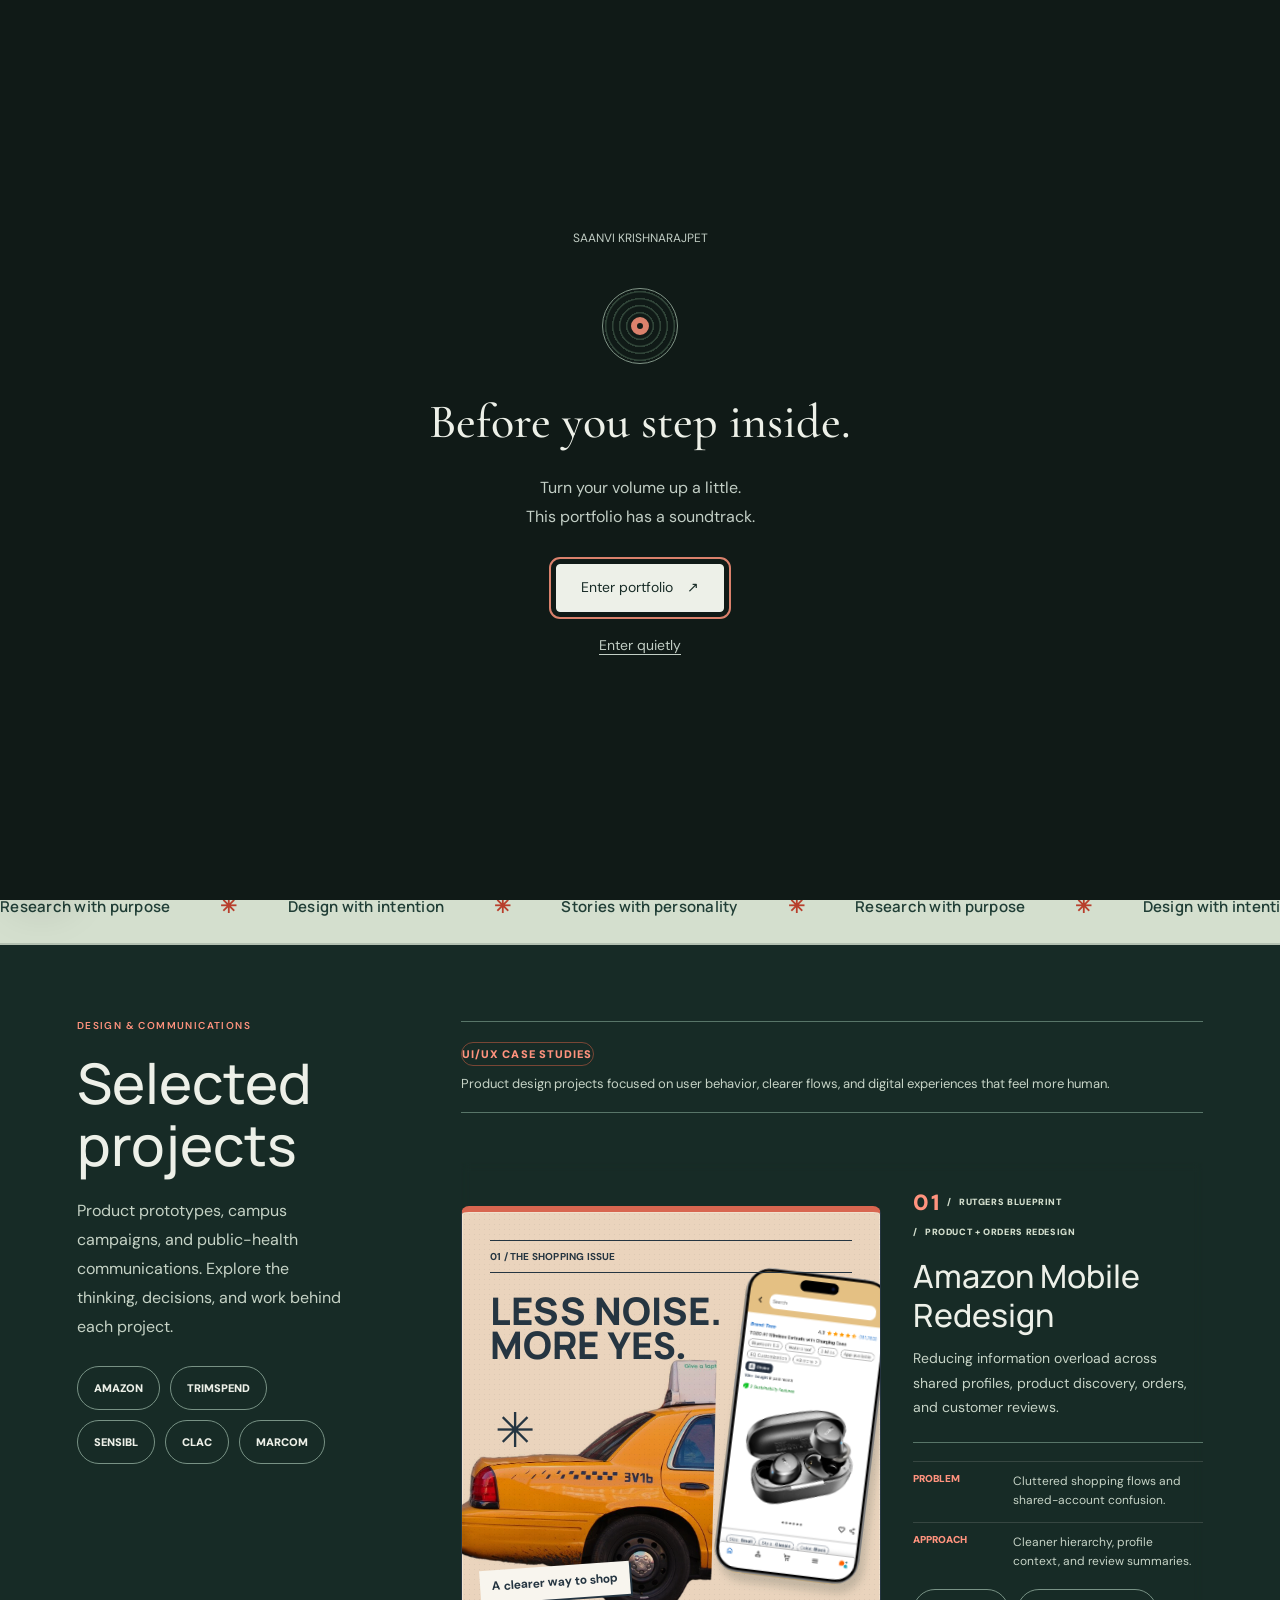
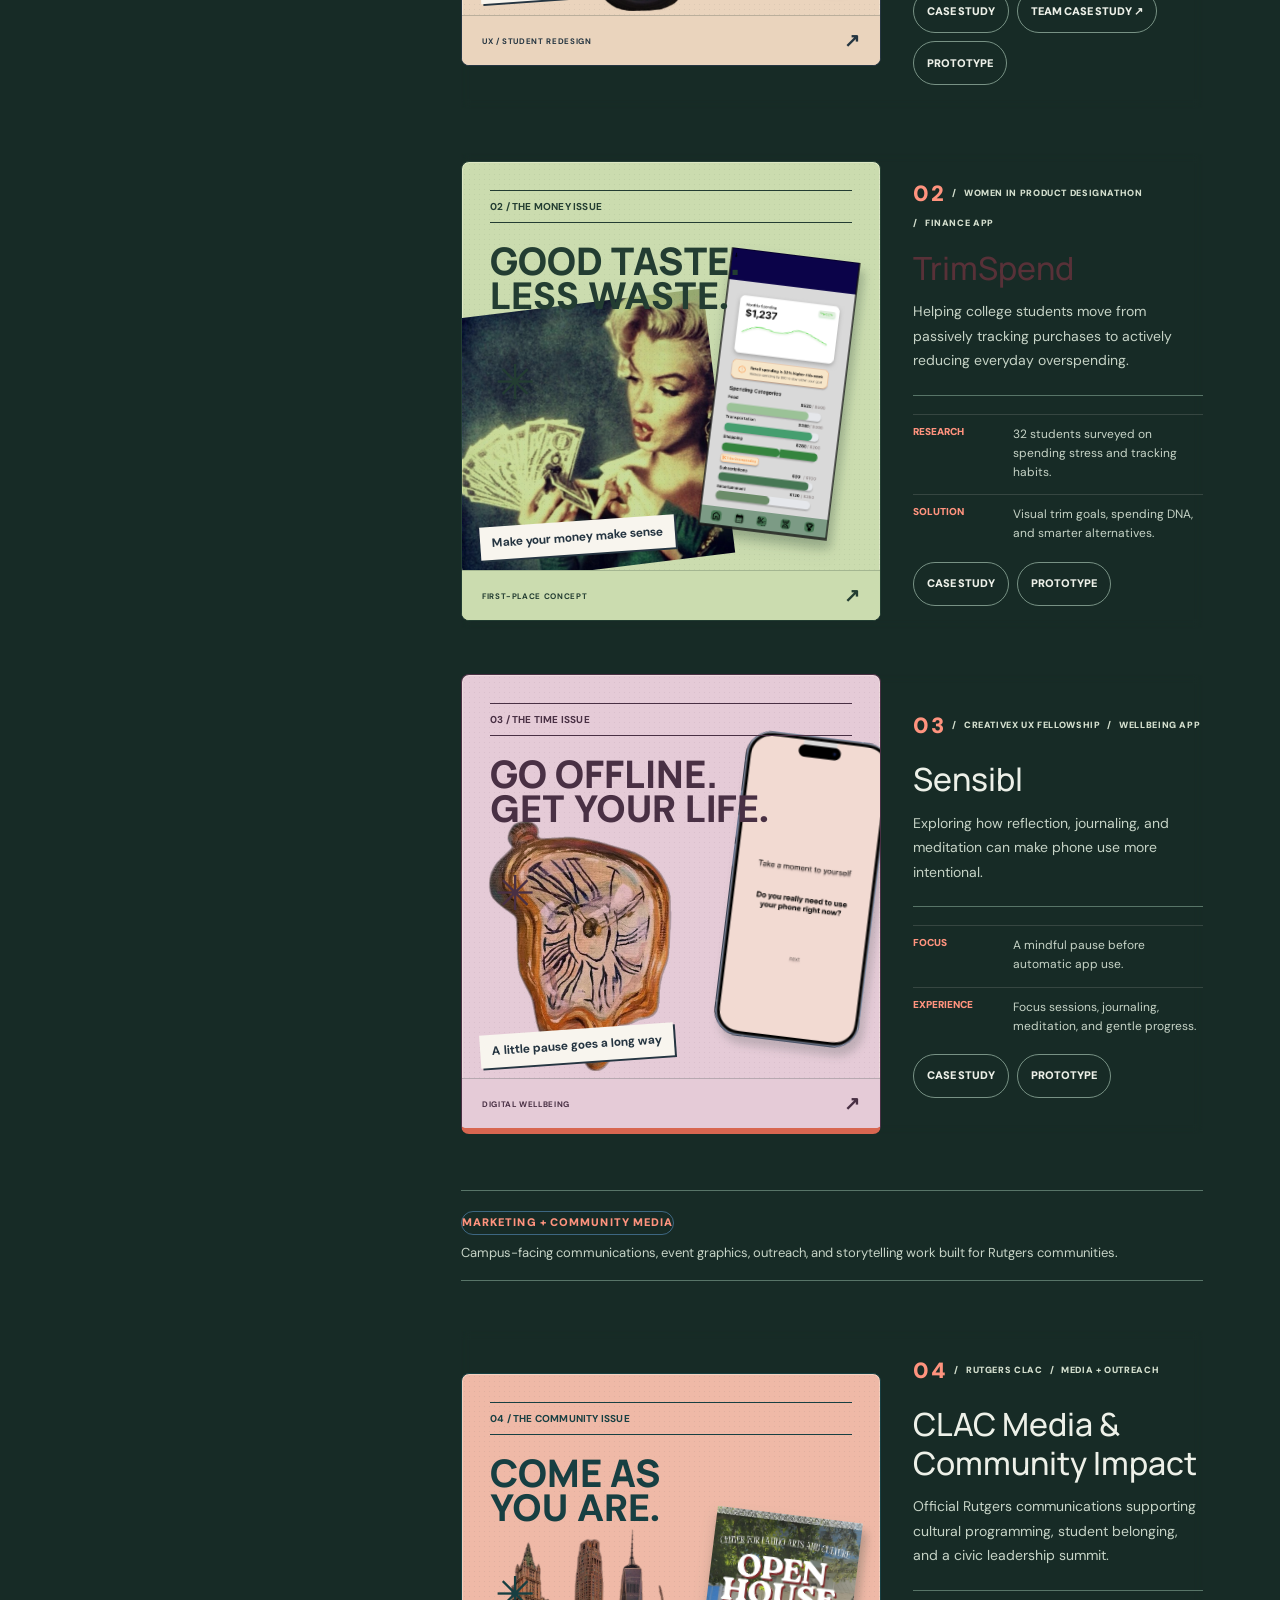
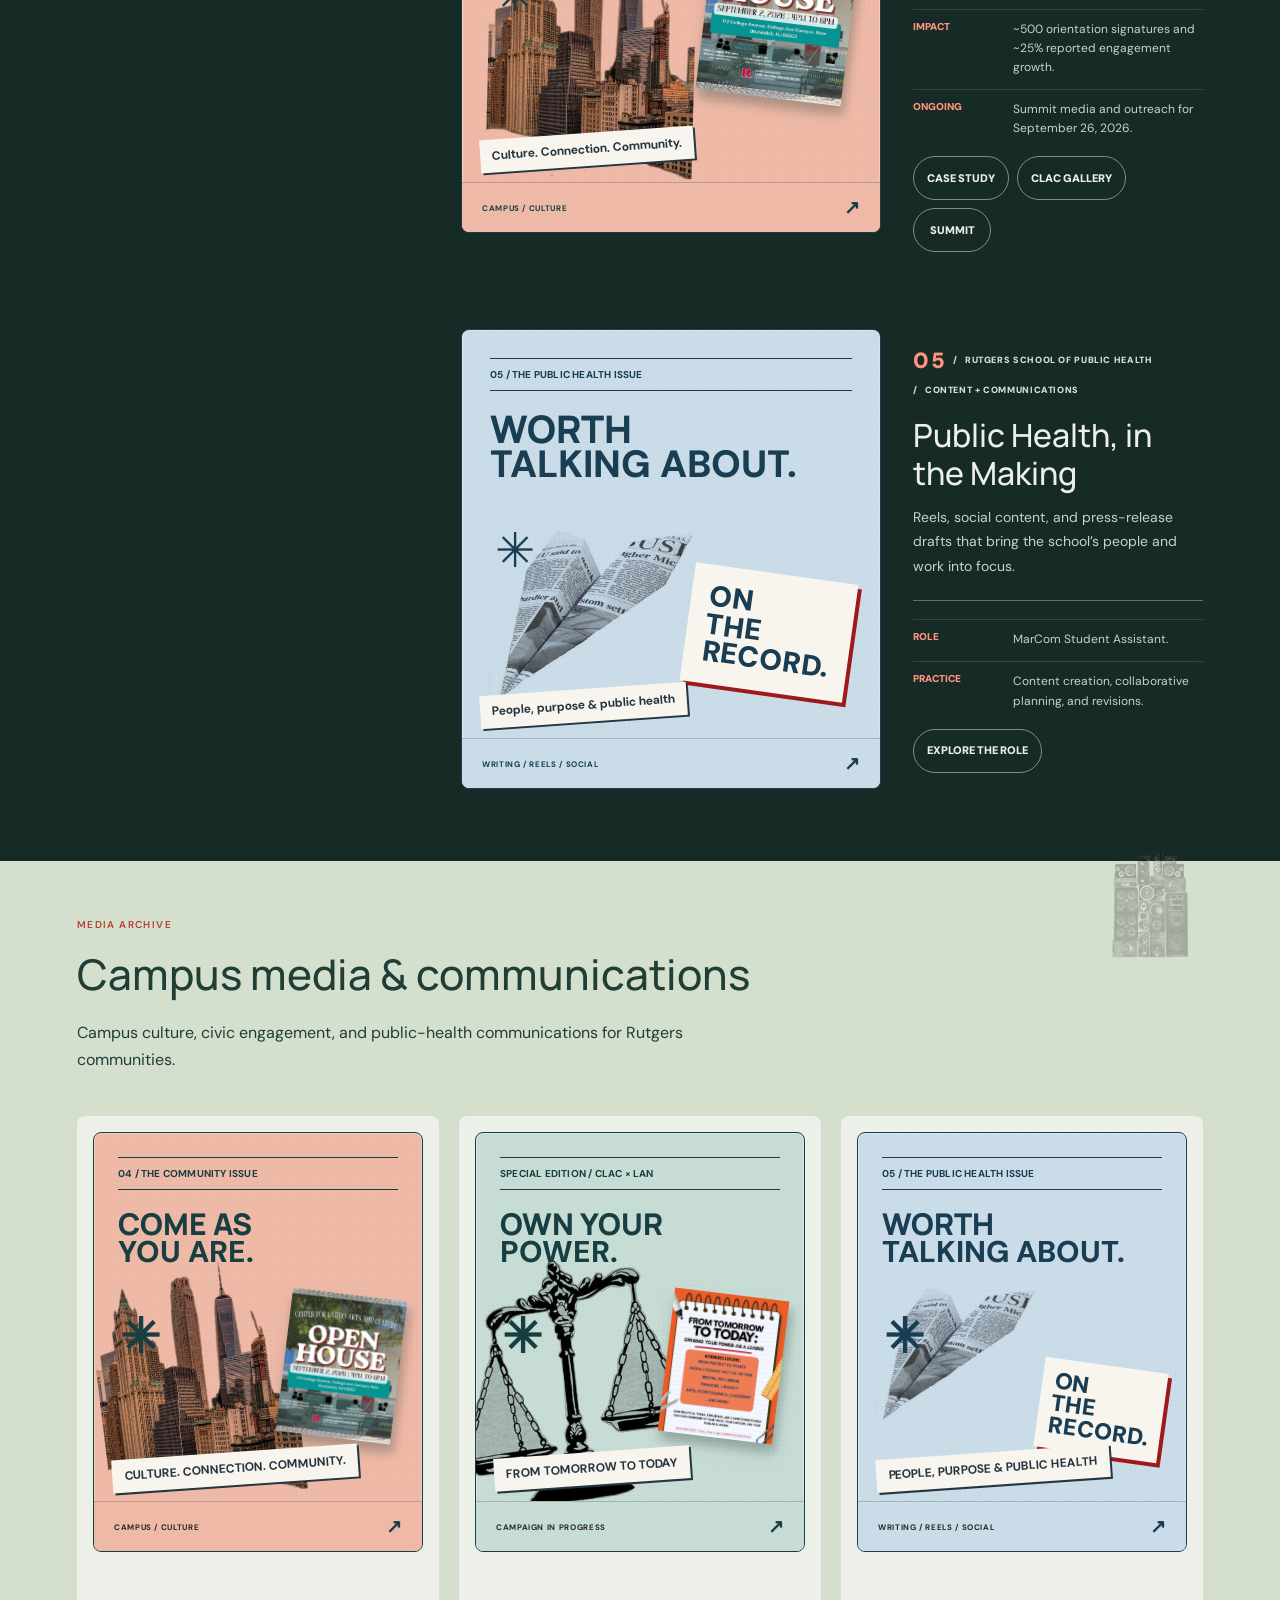
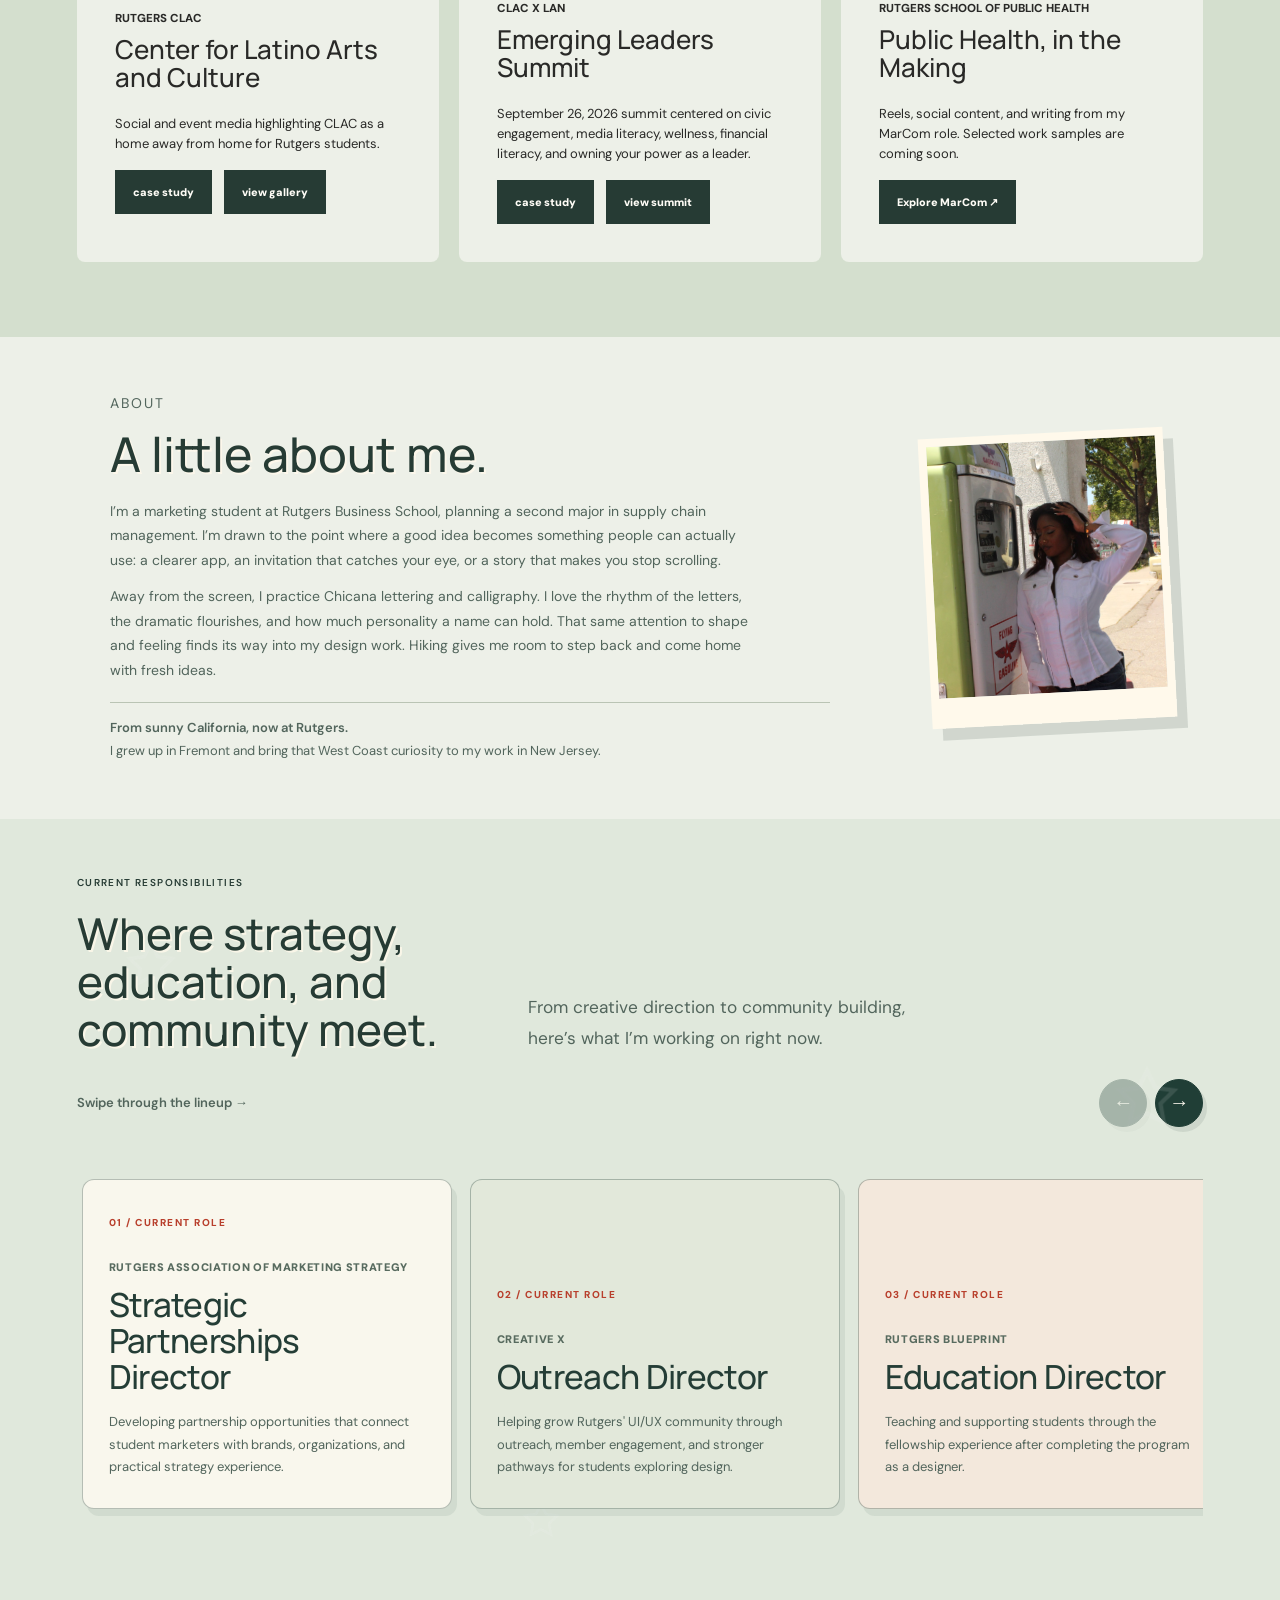
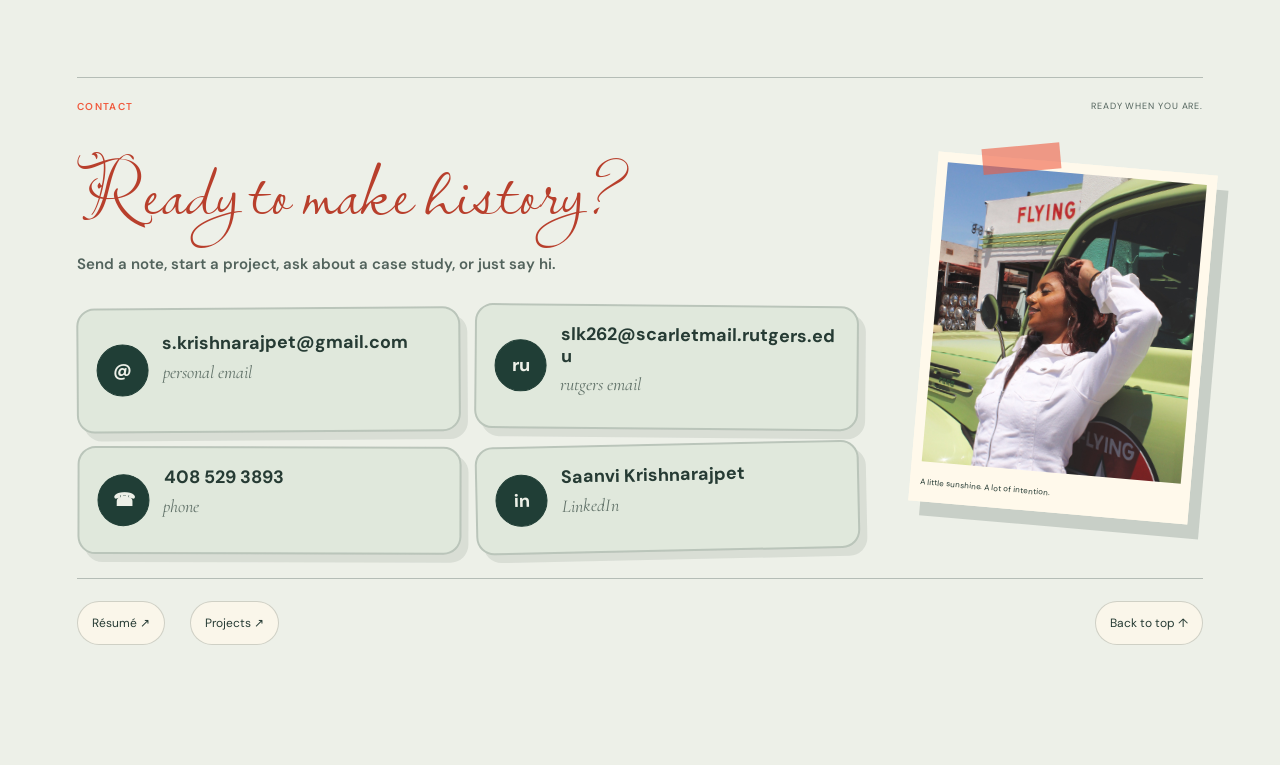
==== index.html @ acbb3c14 "Initial commit via Netlify [skip ci]" ====
<!doctype html>
<html lang="en">
  <head>
    <meta charset="utf-8">
    <meta name="viewport" content="width=device-width, initial-scale=1">
    <link rel="stylesheet" href="local-fonts.css">
    <title>Saanvi Krishnarajpet | Creative Portfolio</title>
    <link rel="stylesheet" href="styles.css?v=refined-integrated">
      <link rel="stylesheet" href="case-themes.css?v=2">
  <link rel="stylesheet" href="portfolio-expansion.css?v=2">
<link rel="stylesheet" href="marcom.css">
<link rel="stylesheet" href="revamp.css">
<link rel="stylesheet" href="typography.css">
<link rel="stylesheet" href="interface-motion.css">
<link rel="stylesheet" href="magazine.css">
<link rel="stylesheet" href="clarity.css?v=funner-portfolio">
<link rel="stylesheet" href="finish.css?v=consistent-work">
<link rel="stylesheet" href="integrated-covers.css">
<style>html.portfolio-intro-pending body.portfolio-home .site-shell,html.portfolio-intro-pending body.portfolio-home .dj-deck,html.portfolio-intro-pending body.portfolio-home .back-to-top{visibility:hidden}</style>
<script>try{if(sessionStorage.getItem('portfolio-entered')!=='yes')document.documentElement.classList.add('portfolio-intro-pending')}catch(e){document.documentElement.classList.add('portfolio-intro-pending')}</script>
<link rel="stylesheet" href="portfolio-fixes.css?v=5">
<link rel="stylesheet" href="editorial-v7.css">
<link rel="stylesheet" href="roles-summit-v8.css">
<link rel="stylesheet" href="name-lockup.css">
</head>
  <body class="portfolio-home">
    <div class="cursor-light" aria-hidden="true"></div>
    <main class="site-shell">
      <nav class="topbar" aria-label="Primary navigation">
        <a class="brand" href="#home" aria-label="Saanvi Krishnarajpet home">saanvi krishnarajpet</a>
        <button class="menu-toggle" type="button" aria-label="Toggle navigation" aria-expanded="false">
          <span></span>
          <span></span>
          <span></span>
        </button>
        <div class="nav-links">
          <a href="#projects">projects</a>
          <a href="#media">media</a>
          <a href="#about">about</a>
          <a href="#roles">roles</a>
          <a href="assets/Saanvi-Krishnarajpet-Resume-Fall-2026.pdf">resume</a>
          <a href="#contact">contact</a>
        </div>
      </nav>

      <section class="hero" id="home" aria-label="Portfolio intro">
        <div class="ornament ornament-hero-left" aria-hidden="true"></div>
        <div class="ornament ornament-hero-right" aria-hidden="true"></div>
        <div class="swirl-mark swirl-one" aria-hidden="true"></div>
        <div class="swirl-mark swirl-two" aria-hidden="true"></div>
        <div class="hero-copy">
          <p class="kicker">SAANVI KRISHNARAJPET / DESIGN & COMMUNICATIONS</p>
          <h1>
            <strong class="name-first">SAANVI</strong>
            <span>Krishnarajpet</span>
          </h1>
          <div class="make-line" aria-label="Let's make change">
            <span>let's make</span>
            <span class="flip-clock" id="flipWord" aria-live="polite"></span>
          </div>
          <p class="intro">I’m Saanvi, a marketing student and UI/UX designer at Rutgers. I build clearer product experiences and tell stories that bring people in.</p>
          <div class="hero-actions"><a class="primary-action" href="#projects">Explore my work <span aria-hidden="true">↘</span></a><a class="resume-action" href="assets/Saanvi-Krishnarajpet-Resume-Fall-2026.pdf">View résumé ↗</a></div>
          <p class="hero-location">FROM SUNNY CALIFORNIA · CREATING IN NEW JERSEY</p>
        </div>

        <div class="photo-stage" aria-label="Saanvi photo collage"><img class="portrait-flourish" src="assets/portrait-flourish.png" alt="" aria-hidden="true">
          <div class="face-backdrop" aria-hidden="true">Saanvi</div>
          <figure class="photo-card portrait-card hero-portrait">
            <img src="assets/portrait.jpg" width="1600" height="1066" alt="Saanvi looking directly at the camera near a vintage car">
            <figcaption>A curious mind. A hands-on maker.</figcaption>
          </figure>
        </div>

        <div class="bottom-strip" aria-hidden="true">
          <span>01</span>
          <span>Product design / storytelling / community</span>
          <span>scroll</span>
        </div>
      </section>

<div class="practice-strip"><div class="ticker-window"><div class="ticker-track"><div class="ticker-group"><span>Research with purpose</span><b aria-hidden="true">✳</b><span>Design with intention</span><b aria-hidden="true">✳</b><span>Stories with personality</span><b aria-hidden="true">✳</b></div><div class="ticker-group" aria-hidden="true"><span>Research with purpose</span><b aria-hidden="true">✳</b><span>Design with intention</span><b aria-hidden="true">✳</b><span>Stories with personality</span><b aria-hidden="true">✳</b></div></div></div></div>
      <section class="preview-band" id="projects" aria-label="Selected projects">
        <div class="ornament ornament-projects" aria-hidden="true"></div>
        <div class="section-swirl projects-swirl-a" aria-hidden="true"></div>
        <div class="section-swirl projects-swirl-b" aria-hidden="true"></div>
        <div class="preview-copy reveal-on-scroll">
          <p class="kicker">DESIGN & COMMUNICATIONS</p>
          <h2>Selected projects</h2>
          <p>
            Product prototypes, campus campaigns, and public-health communications. Explore the thinking, decisions, and work behind each project.
          </p>
          <div class="case-index" aria-label="Project quick links">
            <a href="#amazon-case">Amazon</a>
            <a href="#trimspend-case">TrimSpend</a>
            <a href="#sensibl-case">Sensibl</a>
            <a href="#clac-case">CLAC</a>
            <a href="#marcom-case">MarCom</a>
          </div>
        </div>

        <div class="case-study-showcase">
          <div class="work-divider reveal-on-scroll">
            <span>UI/UX case studies</span>
            <p>Product design projects focused on user behavior, clearer flows, and digital experiences that feel more human.</p>
          </div>
          <article class="case-study-card feature-case reveal-on-scroll" id="amazon-case" data-card-href="projects/amazon.html" role="link" tabindex="0" aria-label="Open Amazon Mobile Redesign case study">
            <a class="case-cover zine-cover magazine-layout zine-amazon" href="projects/amazon.html" aria-label="Explore Amazon mobile redesign"><div class="zine-issue">01 / THE SHOPPING ISSUE</div><div class="zine-title">Less noise.<br>More <em>yes.</em></div><img class="zine-cutout" src="assets/editorial/taxi.png" alt="" loading="lazy"><span class="zine-star" aria-hidden="true">✳</span><div class="zine-screen"><img src="assets/case-studies/amazon-product-detail.png" alt="Amazon mobile redesign work sample" loading="lazy"></div><div class="zine-deck">A clearer way to shop</div><div class="zine-bottom"><span>UX / STUDENT REDESIGN</span><b aria-hidden="true">↗</b></div></a>
            <div class="case-copy">
              <div class="case-meta">
                <span>01</span>
                <span>Rutgers Blueprint</span>
                <span>Product + Orders Redesign</span>
              </div>
              <h3>Amazon Mobile Redesign</h3>
              <p>
                Reducing information overload across shared profiles, product discovery, orders, and customer reviews.
              </p>
              <dl class="case-notes">
                <div>
                  <dt>Problem</dt>
                  <dd>Cluttered shopping flows and shared-account confusion.</dd>
                </div>
                <div>
                  <dt>Approach</dt>
                  <dd>Cleaner hierarchy, profile context, and review summaries.</dd>
                </div>
              </dl>
              <div class="project-links">
                <a href="projects/amazon.html">case study</a>
                <a href="https://amazon-mobile-redesign-case-study.msetty744.chatgpt.site/" target="_blank" rel="noopener noreferrer">team case study ↗</a>
                <a href="https://www.figma.com/proto/sRWmOpauxnzV7MnR6CS0Gq/Wireframes?page-id=5%3A2&node-id=124-402&viewport=1525%2C332%2C0.19&t=8StLRwE9OrVocqth-1&scaling=scale-down&content-scaling=fixed&starting-point-node-id=124%3A402" target="_blank" rel="noopener noreferrer">prototype</a>
              </div>
            </div>
          </article>

          <article class="case-study-card reveal-on-scroll" id="trimspend-case" data-card-href="projects/trimspend.html" role="link" tabindex="0" aria-label="Open TrimSpend case study">
            <a class="case-cover zine-cover magazine-layout zine-trimspend" href="projects/trimspend.html" aria-label="Explore TrimSpend budgeting concept"><div class="zine-issue">02 / THE MONEY ISSUE</div><div class="zine-title">Good taste.<br><em>Less waste.</em></div><img class="zine-cutout" src="assets/themes/money-muse.png" alt="" loading="lazy"><span class="zine-star" aria-hidden="true">✳</span><div class="zine-screen"><img src="assets/case-studies/trimspend-monthly.png" alt="TrimSpend budgeting concept work sample" loading="lazy"></div><div class="zine-deck">Make your money make sense</div><div class="zine-bottom"><span>FIRST-PLACE CONCEPT</span><b aria-hidden="true">↗</b></div></a>
            <div class="case-copy">
              <div class="case-meta">
                <span>02</span>
                <span>Women in Product Designathon</span>
                <span>Finance App</span>
              </div>
              <h3>TrimSpend</h3>
              <p>
                Helping college students move from passively tracking purchases to actively reducing everyday overspending.
              </p>
              <dl class="case-notes">
                <div>
                  <dt>Research</dt>
                  <dd>32 students surveyed on spending stress and tracking habits.</dd>
                </div>
                <div>
                  <dt>Solution</dt>
                  <dd>Visual trim goals, spending DNA, and smarter alternatives.</dd>
                </div>
              </dl>
              <div class="project-links">
                <a href="projects/trimspend.html">case study</a>
                <a href="https://www.figma.com/proto/h1rSUV24tNN0Xi6oVA5TUb/financial-tracker-?node-id=0-1&t=xdgjUiXxjoLPHcsS-1" target="_blank" rel="noopener noreferrer">prototype</a>
              </div>
            </div>
          </article>

          <article class="case-study-card reveal-on-scroll" id="sensibl-case" data-card-href="projects/sensibl.html" role="link" tabindex="0" aria-label="Open Sensibl case study">
            <a class="case-cover zine-cover magazine-layout zine-sensibl" href="projects/sensibl.html" aria-label="Explore Sensibl digital wellbeing concept"><div class="zine-issue">03 / THE TIME ISSUE</div><div class="zine-title">Go offline.<br><em>Get your life.</em></div><img class="zine-cutout" src="assets/themes/melting-clock.png" alt="" loading="lazy"><span class="zine-star" aria-hidden="true">✳</span><div class="zine-screen"><img src="assets/sensibl-hifi/reflection-prompt.png" alt="Sensibl digital wellbeing concept work sample" loading="lazy"></div><div class="zine-deck">A little pause goes a long way</div><div class="zine-bottom"><span>DIGITAL WELLBEING</span><b aria-hidden="true">↗</b></div></a>
            <div class="case-copy">
              <div class="case-meta">
                <span>03</span>
                <span>CreativeX UX Fellowship</span>
                <span>Wellbeing App</span>
              </div>
              <h3>Sensibl</h3>
              <p>
                Exploring how reflection, journaling, and meditation can make phone use more intentional.
              </p>
              <dl class="case-notes">
                <div>
                  <dt>Focus</dt>
                  <dd>A mindful pause before automatic app use.</dd>
                </div>
                <div>
                  <dt>Experience</dt>
                  <dd>Focus sessions, journaling, meditation, and gentle progress.</dd>
                </div>
              </dl>
              <div class="project-links">
                <a href="projects/sensibl.html">case study</a>
                <a href="https://www.figma.com/proto/8o98Qzfek44XKGyqHHOMQM?node-id=68-53&t=UnWaf6AU8FSZead8-6" target="_blank" rel="noopener noreferrer">prototype</a>
              </div>
            </div>
          </article>

          <div class="work-divider marketing-divider reveal-on-scroll">
            <span>Marketing + community media</span>
            <p>Campus-facing communications, event graphics, outreach, and storytelling work built for Rutgers communities.</p>
          </div>
          <article class="case-study-card reveal-on-scroll" id="clac-case" data-card-href="projects/clac-media.html" role="link" tabindex="0" aria-label="Open CLAC Media and Community Impact case study">
            <a class="case-cover zine-cover magazine-layout zine-clac" href="projects/clac-media.html" aria-label="Explore CLAC communications and outreach"><div class="zine-issue">04 / THE COMMUNITY ISSUE</div><div class="zine-title">Come as<br><em>you are.</em></div><img class="zine-cutout" src="assets/editorial/skyline.png" alt="" loading="lazy"><span class="zine-star" aria-hidden="true">✳</span><div class="zine-screen"><img src="assets/media/clac-open-house.jpg" alt="CLAC communications and outreach work sample" loading="lazy"></div><div class="zine-deck">Culture. Connection. Community.</div><div class="zine-bottom"><span>CAMPUS / CULTURE</span><b aria-hidden="true">↗</b></div></a>
            <div class="case-copy">
              <div class="case-meta">
                <span>04</span>
                <span>Rutgers CLAC</span>
                <span>Media + Outreach</span>
              </div>
              <h3>CLAC Media & Community Impact</h3>
              <p>
                Official Rutgers communications supporting cultural programming, student belonging, and a civic leadership summit.
              </p>
              <dl class="case-notes">
                <div>
                  <dt>Impact</dt>
                  <dd>~500 orientation signatures and ~25% reported engagement growth.</dd>
                </div>
                <div>
                  <dt>Ongoing</dt>
                  <dd>Summit media and outreach for September 26, 2026.</dd>
                </div>
              </dl>
              <div class="project-links">
                <a href="projects/clac-media.html">case study</a>
                <a href="projects/clac-media.html#gallery">CLAC gallery</a>
                <a href="projects/clac-media.html#summit">summit</a>
              </div>
            </div>
          </article>

          <article class="case-study-card reveal-on-scroll" id="marcom-case" data-card-href="projects/marcom.html" role="link" tabindex="0" aria-label="Explore Rutgers public-health communications">
            <a class="case-cover zine-cover magazine-layout zine-marcom" href="projects/marcom.html" aria-label="Explore Rutgers public-health communications"><div class="zine-issue">05 / THE PUBLIC HEALTH ISSUE</div><div class="zine-title">Worth<br><em>talking about.</em></div><img class="zine-cutout" src="assets/editorial/paper-plane.png" alt="" loading="lazy"><span class="zine-star" aria-hidden="true">✳</span><div class="zine-note" aria-hidden="true">ON<br>THE<br>RECORD.</div><div class="zine-deck">People, purpose & public health</div><div class="zine-bottom"><span>WRITING / REELS / SOCIAL</span><b aria-hidden="true">↗</b></div></a>
            <div class="case-copy"><div class="case-meta"><span>05</span><span>Rutgers School of Public Health</span><span>Content + Communications</span></div><h3>Public Health, in the Making</h3><p>Reels, social content, and press-release drafts that bring the school’s people and work into focus.</p><dl class="case-notes"><div><dt>Role</dt><dd>MarCom Student Assistant.</dd></div><div><dt>Practice</dt><dd>Content creation, collaborative planning, and revisions.</dd></div></dl><div class="project-links"><a href="projects/marcom.html">explore the role</a></div></div>
          </article>
        </div>
      </section>

      <div class="music-editorial-accent" aria-hidden="true"><img src="assets/editorial/speakers.png" alt="" loading="lazy"></div><section class="media-band" id="media" aria-label="Media preview">
        <div class="ornament ornament-media" aria-hidden="true"></div>
        <p class="kicker">media archive</p>
        <h2>Campus media & communications</h2>
        <p>
          Campus culture, civic engagement, and public-health communications for Rutgers communities.
        </p>
        <div class="media-stack">
          <article class="media-card">
            <a class="archive-cover zine-cover magazine-layout zine-clac" href="projects/clac-media.html" aria-label="Explore CLAC communications and outreach"><div class="zine-issue">04 / THE COMMUNITY ISSUE</div><div class="zine-title">Come as<br><em>you are.</em></div><img class="zine-cutout" src="assets/editorial/skyline.png" alt="" loading="lazy"><span class="zine-star" aria-hidden="true">✳</span><div class="zine-screen"><img src="assets/media/clac-open-house.jpg" alt="CLAC communications and outreach work sample" loading="lazy"></div><div class="zine-deck">Culture. Connection. Community.</div><div class="zine-bottom"><span>CAMPUS / CULTURE</span><b aria-hidden="true">↗</b></div></a>
            <div>
              <span>Rutgers CLAC</span>
              <h3>Center for Latino Arts and Culture</h3>
              <p>Social and event media highlighting CLAC as a home away from home for Rutgers students.</p>
              <a href="projects/clac-media.html">case study</a>
              <a href="projects/clac-media.html#gallery">view gallery</a>
            </div>
          </article>
          <article class="media-card">
            <a class="archive-cover zine-cover magazine-layout zine-lan" href="projects/clac-media.html#summit" aria-label="Explore Emerging Leaders Summit campaign"><div class="zine-issue">SPECIAL EDITION / CLAC × LAN</div><div class="zine-title">Own your<br><em>power.</em></div><img class="zine-cutout" src="assets/editorial/scales.png" alt="" loading="lazy"><span class="zine-star" aria-hidden="true">✳</span><div class="zine-screen"><img src="assets/media/lan-summit.jpg" alt="Emerging Leaders Summit campaign work sample" loading="lazy"></div><div class="zine-deck">From tomorrow to today</div><div class="zine-bottom"><span>CAMPAIGN IN PROGRESS</span><b aria-hidden="true">↗</b></div></a>
            <div>
              <span>CLAC x LAN</span>
              <h3>Emerging Leaders Summit</h3>
              <p>September 26, 2026 summit centered on civic engagement, media literacy, wellness, financial literacy, and owning your power as a leader.</p>
              <a href="projects/clac-media.html#summit">case study</a>
              <a href="projects/clac-media.html#summit">view summit</a>
            </div>
          </article>
<article class="media-card"><a class="archive-cover zine-cover magazine-layout zine-marcom" href="projects/marcom.html" aria-label="Explore Rutgers public-health communications"><div class="zine-issue">05 / THE PUBLIC HEALTH ISSUE</div><div class="zine-title">Worth<br><em>talking about.</em></div><img class="zine-cutout" src="assets/editorial/paper-plane.png" alt="" loading="lazy"><span class="zine-star" aria-hidden="true">✳</span><div class="zine-note" aria-hidden="true">ON<br>THE<br>RECORD.</div><div class="zine-deck">People, purpose & public health</div><div class="zine-bottom"><span>WRITING / REELS / SOCIAL</span><b aria-hidden="true">↗</b></div></a><div><span>Rutgers School of Public Health</span><h3>Public Health, in the Making</h3><p>Reels, social content, and writing from my MarCom role. Selected work samples are coming soon.</p><a href="projects/marcom.html">Explore MarCom ↗</a></div></article>
        </div>
      </section>

      <section class="about-band" id="about" aria-label="About Saanvi">
        <div class="ornament ornament-about" aria-hidden="true"></div>
        <div class="about-swirl" aria-hidden="true"></div>
        
        <div class="about-story">
          <div class="about-title">
            <p class="kicker">about</p>
            <h2>A little about me.</h2>
            <p>
              I’m a marketing student at Rutgers Business School, planning a second major in supply chain management. I’m drawn to the point where a good idea becomes something people can actually use: a clearer app, an invitation that catches your eye, or a story that makes you stop scrolling.
            </p>
            <p>
              Away from the screen, I practice Chicana lettering and calligraphy. I love the rhythm of the letters, the dramatic flourishes, and how much personality a name can hold. That same attention to shape and feeling finds its way into my design work. Hiking gives me room to step back and come home with fresh ideas.
            </p>
            <div class="california-note"><p><strong>From sunny California, now at Rutgers.</strong><br>I grew up in Fremont and bring that West Coast curiosity to my work in New Jersey.</p></div>

          </div>
          <figure class="about-photo">
            <img src="assets/about-gas-pump.jpg" width="1067" height="1600" alt="Saanvi standing beside a vintage gasoline pump">
          </figure>
        </div>
      </section>

      <section class="roles-band" id="roles" aria-label="Current responsibilities">
        <div class="ornament ornament-roles" aria-hidden="true"></div>
        <p class="kicker">current responsibilities</p>
        <div class="roles-heading">
          <h2>Where strategy, education, and community meet.</h2>
          <p>
            From creative direction to community building, here’s what I’m working on right now.
          </p>
        </div>
        <div class="rail-tools"><p>Swipe through the lineup <span aria-hidden="true">→</span></p><div><button type="button" data-rail-step="-1" aria-label="Previous roles" aria-controls="roles-rail">←</button><button type="button" data-rail-step="1" aria-label="Next roles" aria-controls="roles-rail">→</button></div></div><div class="roles-grid" id="roles-rail" tabindex="0" role="region" aria-label="Current roles; scroll horizontally for more">
          <article class="role-card reveal-on-scroll">
            <span>Rutgers Association of Marketing Strategy</span>
            <h3>Strategic Partnerships Director</h3>
            <p>Developing partnership opportunities that connect student marketers with brands, organizations, and practical strategy experience.</p>
          </article>
          <article class="role-card reveal-on-scroll">
            <span>Creative X</span>
            <h3>Outreach Director</h3>
            <p>Helping grow Rutgers' UI/UX community through outreach, member engagement, and stronger pathways for students exploring design.</p>
          </article>
          <article class="role-card reveal-on-scroll">
            <span>Rutgers Blueprint</span>
            <h3>Education Director</h3>
            <p>Teaching and supporting students through the fellowship experience after completing the program as a designer.</p>
          </article>
          <article class="role-card reveal-on-scroll">
            <span>Rutgers School of Public Health</span>
            <h3>MarCom Student Assistant</h3>
            <p>Creating reels, social content, and press-release drafts for Rutgers School of Public Health. <a href="projects/marcom.html">Explore my MarCom work ↗</a></p>
          </article>
          <article class="role-card reveal-on-scroll">
            <span>Latino Action Network x CLAC</span>
            <h3>Head of Marketing · CLAC × LAN Summit</h3>
            <p>Leading marketing and promotional strategy for From Tomorrow to Today, the CLAC × Latino Action Network youth summit. <a href="projects/clac-media.html#summit">See the summit ↗</a></p>
          </article>
          <article class="role-card reveal-on-scroll">
            <span>Memory Mission</span>
            <h3>Head of Marketing</h3>
            <p>Leading marketing support for a nonprofit focused on memory education, bringing content strategy and a younger audience perspective to the team.</p>
          </article>
          <article class="role-card reveal-on-scroll">
            <span>Rutgers AV Tech</span>
            <h3>AV Technology Assistant</h3>
            <p>Supporting live event technology, room setup, and campus production environments through a hands-on Rutgers AV role.</p>
          </article>
        </div>
      </section>

      <section class="contact-band" id="contact" aria-label="Contact Saanvi">
        <div class="contact-heading">
          <p class="kicker">contact</p>
          <span>READY WHEN YOU ARE.</span>
        </div>
        <div class="contact-layout">
          <div class="contact-copy">
            <h2>Ready to make history?</h2>
            <p class="contact-note">Send a note, start a project, ask about a case study, or just say hi.</p>
            <div class="contact-grid" aria-label="Contact options">
              <a class="contact-card" href="mailto:s.krishnarajpet@gmail.com">
                <span class="contact-icon" aria-hidden="true">@</span>
                <span><strong>s.krishnarajpet@gmail.com</strong><em>personal email</em></span>
              </a>
              <a class="contact-card" href="mailto:slk262@scarletmail.rutgers.edu">
                <span class="contact-icon" aria-hidden="true">RU</span>
                <span><strong>slk262@scarletmail.rutgers.edu</strong><em>rutgers email</em></span>
              </a>
              <a class="contact-card" href="tel:+14085293893">
                <span class="contact-icon" aria-hidden="true">☎</span>
                <span><strong>408 529 3893</strong><em>phone</em></span>
              </a>
              <a class="contact-card" href="https://www.linkedin.com/in/saanvikri" target="_blank" rel="noopener noreferrer">
                <span class="contact-icon" aria-hidden="true">in</span>
                <span><strong>Saanvi Krishnarajpet</strong><em>LinkedIn</em></span>
              </a>
            </div>
          </div>
          <figure class="contact-photo">
            <img src="assets/cover.jpg" width="1200" height="1800" alt="Saanvi beside a green vintage vehicle" loading="lazy">
            <figcaption>A little sunshine. A lot of intention.</figcaption>
          </figure>
        </div>
        <div class="contact-footer">
          <div>
            <a href="assets/Saanvi-Krishnarajpet-Resume-Fall-2026.pdf">Résumé ↗</a>
            <a href="#projects">Projects ↗</a>
          </div>
          <div class="end-controls"><a href="#home">Back to top ↑</a></div>
        </div>
      </section>
    </main>

    <aside class="dj-deck" aria-label="Music controls">
      <audio id="siteTrack" preload="metadata" data-base="assets/audio/" data-track="2"></audio>
      <button class="dj-hide-toggle" type="button" id="djHideToggle" aria-label="Hide music controls" aria-expanded="true">hide</button>
      <div class="dj-buttons" aria-label="Playlist controls">
        <button class="track-arrow" type="button" id="prevTrack" aria-label="Previous song">‹</button>
        <button class="vinyl-button" type="button" id="vinylToggle" aria-pressed="false" aria-label="Play music">
          <span class="vinyl-disc" aria-hidden="true"><span></span></span>
        </button>
        <button class="track-arrow" type="button" id="nextTrack" aria-label="Next song">›</button>
      </div>
      <div class="dj-controls">
        <div>
          <p>now spinning</p>
          <strong id="trackTitle">I Like It Like That</strong>
          <div class="artist-marquee" aria-label="Artist"><span id="trackArtist">Pete Rodriguez</span></div>
          <span id="trackStatus">tap vinyl to play</span>
        </div>
        <label>
          volume
          <input type="range" id="volumeControl" min="0" max="1" step="0.01" value="0.18">
        </label>
        <label>
          bass
          <input type="range" id="bassControl" min="-14" max="18" step="1" value="0">
        </label>
      </div>
    </aside>

    <button class="back-to-top" type="button" id="backToTop" aria-label="Scroll back to top">
      <svg viewBox="0 0 24 24" aria-hidden="true"><path d="m12 5 7 7"></path><path d="m12 5-7 7"></path><path d="M12 5v14"></path></svg>
      <span>top</span>
    </button>

    <script src="script.js"></script>
  <script src="portfolio-enhancements.js?v=2"></script>
<script src="interface-motion.js"></script>
<script src="magazine.js"></script>
</body>
</html>
---- local-fonts.css ----
@font-face{font-family:"Cormorant Garamond";font-style:normal;font-weight:400;font-display:swap;src:url("assets/fonts/cormorant-garamond-latin-400-normal.woff2") format("woff2")}
@font-face{font-family:"Cormorant Garamond";font-style:italic;font-weight:400;font-display:swap;src:url("assets/fonts/cormorant-garamond-latin-400-italic.woff2") format("woff2")}
@font-face{font-family:"Cormorant Garamond";font-style:normal;font-weight:500;font-display:swap;src:url("assets/fonts/cormorant-garamond-latin-500-normal.woff2") format("woff2")}
@font-face{font-family:"Cormorant Garamond";font-style:italic;font-weight:500;font-display:swap;src:url("assets/fonts/cormorant-garamond-latin-500-italic.woff2") format("woff2")}
@font-face{font-family:"Cormorant Garamond";font-style:normal;font-weight:600;font-display:swap;src:url("assets/fonts/cormorant-garamond-latin-600-normal.woff2") format("woff2")}
@font-face{font-family:"Cormorant Garamond";font-style:italic;font-weight:600;font-display:swap;src:url("assets/fonts/cormorant-garamond-latin-600-italic.woff2") format("woff2")}
@font-face{font-family:"Cormorant Garamond";font-style:normal;font-weight:700;font-display:swap;src:url("assets/fonts/cormorant-garamond-latin-700-normal.woff2") format("woff2")}
@font-face{font-family:"Cormorant Garamond";font-style:italic;font-weight:700;font-display:swap;src:url("assets/fonts/cormorant-garamond-latin-700-italic.woff2") format("woff2")}
@font-face{font-family:"DM Sans";font-style:normal;font-weight:400;font-display:swap;src:url("assets/fonts/dm-sans-latin-400-normal.woff2") format("woff2")}
@font-face{font-family:"DM Sans";font-style:normal;font-weight:500;font-display:swap;src:url("assets/fonts/dm-sans-latin-500-normal.woff2") format("woff2")}
@font-face{font-family:"DM Sans";font-style:normal;font-weight:600;font-display:swap;src:url("assets/fonts/dm-sans-latin-600-normal.woff2") format("woff2")}
@font-face{font-family:"DM Sans";font-style:normal;font-weight:700;font-display:swap;src:url("assets/fonts/dm-sans-latin-700-normal.woff2") format("woff2")}
@font-face{font-family:"DM Sans";font-style:normal;font-weight:800;font-display:swap;src:url("assets/fonts/dm-sans-latin-800-normal.woff2") format("woff2")}
@font-face{font-family:"DM Sans";font-style:normal;font-weight:900;font-display:swap;src:url("assets/fonts/dm-sans-latin-900-normal.woff2") format("woff2")}
@font-face{font-family:"Manrope";font-style:normal;font-weight:400;font-display:swap;src:url("assets/fonts/manrope-latin-400-normal.woff2") format("woff2")}
@font-face{font-family:"Manrope";font-style:normal;font-weight:500;font-display:swap;src:url("assets/fonts/manrope-latin-500-normal.woff2") format("woff2")}
@font-face{font-family:"Manrope";font-style:normal;font-weight:600;font-display:swap;src:url("assets/fonts/manrope-latin-600-normal.woff2") format("woff2")}
@font-face{font-family:"Manrope";font-style:normal;font-weight:700;font-display:swap;src:url("assets/fonts/manrope-latin-700-normal.woff2") format("woff2")}
@font-face{font-family:"Manrope";font-style:normal;font-weight:800;font-display:swap;src:url("assets/fonts/manrope-latin-800-normal.woff2") format("woff2")}
@font-face{font-family:"Lavishly Yours";font-style:normal;font-weight:400;font-display:swap;src:url("assets/fonts/lavishly-yours-latin-400-normal.woff2") format("woff2")}
---- styles.css ----
:root {
  --ink: #0a0a0a;
  --paper: #f5f2eb;
  --soft: #dfddd5;
  --acid: #ff6b4a;
  --blue: #73b7ff;
  --red: #ff4d38;
  --green: #a8be73;
  --muted: #5f5e58;
  --line: rgba(10, 10, 10, 0.16);
  --headline: "DM Sans", Manrope, -apple-system, BlinkMacSystemFont, "Segoe UI", sans-serif;
  --serif: "Cormorant Garamond", Georgia, serif;
  --swirl: "Lavishly Yours", "Cormorant Garamond", cursive;
  --sans: Manrope, -apple-system, BlinkMacSystemFont, "Segoe UI", sans-serif;
}

* {
  box-sizing: border-box;
}

html {
  scroll-behavior: smooth;
}

body {
  margin: 0;
  min-height: 100vh;
  background: var(--paper);
  color: var(--ink);
  font-family: var(--sans);
  overflow-x: hidden;
}

body.lightbox-open {
  overflow: hidden;
}

a {
  color: inherit;
  text-decoration: none;
}

button {
  font: inherit;
}

.cursor-light {
  position: fixed;
  inset: auto auto 0 0;
  width: 360px;
  height: 360px;
  border-radius: 50%;
  pointer-events: none;
  opacity: 0.52;
  transform: translate3d(-50%, -50%, 0);
  background: radial-gradient(circle, rgba(255, 107, 74, 0.28), transparent 62%);
  mix-blend-mode: multiply;
  z-index: 5;
}

.site-shell {
  min-height: 100vh;
}

.topbar {
  position: fixed;
  top: 16px;
  left: 50%;
  z-index: 20;
  width: min(1120px, calc(100vw - 32px));
  height: 46px;
  display: flex;
  align-items: center;
  justify-content: space-between;
  gap: 18px;
  padding: 5px 7px 5px 16px;
  border: 1px solid rgba(10, 10, 10, 0.22);
  border-radius: 7px;
  background: rgba(245, 242, 235, 0.78);
  color: var(--ink);
  transform: translateX(-50%);
  backdrop-filter: blur(18px);
  box-shadow: 0 14px 40px rgba(0, 0, 0, 0.12);
}

.brand {
  flex: 0 0 auto;
  padding: 4px 10px;
  border-radius: 4px;
  background: var(--ink);
  color: var(--paper);
  font-family: var(--serif);
  font-size: 0.98rem;
  font-weight: 700;
  letter-spacing: 0;
  text-transform: lowercase;
}

.nav-links {
  display: flex;
  align-items: center;
  gap: 4px;
}

.nav-links a {
  display: inline-flex;
  align-items: center;
  justify-content: center;
  min-width: 64px;
  height: 30px;
  padding: 0 12px;
  border-radius: 4px;
  color: var(--ink);
  font-family: var(--serif);
  font-size: 0.95rem;
  font-weight: 700;
  text-transform: lowercase;
  transition: background 180ms ease, color 180ms ease, transform 180ms ease;
}

.nav-links a:hover {
  background: var(--ink);
  color: var(--paper);
  transform: translateY(-1px);
}

.menu-toggle {
  display: none;
  place-items: center;
  width: 38px;
  height: 34px;
  border: 1px solid rgba(10, 10, 10, 0.18);
  border-radius: 6px;
  background: rgba(245, 242, 235, 0.62);
  color: var(--ink);
  cursor: pointer;
}

.menu-toggle span {
  display: block;
  width: 18px;
  height: 2px;
  margin: 2px 0;
  border-radius: 999px;
  background: currentColor;
  transition: transform 180ms ease, opacity 180ms ease;
}

.topbar.is-menu-open .menu-toggle span:nth-child(1) {
  transform: translateY(6px) rotate(45deg);
}

.topbar.is-menu-open .menu-toggle span:nth-child(2) {
  opacity: 0;
}

.topbar.is-menu-open .menu-toggle span:nth-child(3) {
  transform: translateY(-6px) rotate(-45deg);
}

.hero {
  position: relative;
  min-height: 84vh;
  display: grid;
  grid-template-columns: minmax(0, 0.95fr) minmax(420px, 0.85fr);
  align-items: center;
  gap: clamp(22px, 5vw, 70px);
  padding: 108px clamp(22px, 6vw, 78px) 42px;
  isolation: isolate;
}

.hero::before {
  content: "";
  position: absolute;
  inset: 80px clamp(14px, 4vw, 46px) 28px;
  border: 1px solid var(--line);
  border-radius: 28px;
  pointer-events: none;
  z-index: -1;
}

.hero::after {
  content: "";
  position: absolute;
  inset: 0;
  background:
    url("assets/ornaments/star-outline.png") 8% 18% / 70px 70px no-repeat,
    url("assets/ornaments/star-outline.png") 48% 84% / 44px 44px no-repeat,
    url("assets/ornaments/star-outline.png") 90% 24% / 86px 86px no-repeat,
    linear-gradient(var(--line) 1px, transparent 1px),
    linear-gradient(90deg, var(--line) 1px, transparent 1px);
  background-size: 70px 70px, 44px 44px, 86px 86px, 72px 72px, 72px 72px;
  mask-image: radial-gradient(circle at 34% 45%, black, transparent 70%);
  opacity: 0.34;
  z-index: -2;
}

.hero-copy {
  position: relative;
  z-index: 4;
  max-width: 780px;
}

.kicker {
  margin: 0 0 18px;
  color: var(--muted);
  font-size: 0.82rem;
  font-weight: 800;
  letter-spacing: 0;
  text-transform: uppercase;
}

h1 {
  margin: 0;
  font-family: var(--headline);
  font-size: clamp(4rem, 9vw, 10.8rem);
  font-weight: 900;
  line-height: 0.82;
  letter-spacing: 0;
  text-transform: uppercase;
}

h1 span {
  display: block;
  margin-left: clamp(18px, 8vw, 120px);
  color: transparent;
  -webkit-text-stroke: 1.3px var(--ink);
  font-size: clamp(3rem, 6.1vw, 6.9rem);
  font-family: var(--serif);
  font-style: italic;
  line-height: 0.92;
  text-transform: none;
}

.make-line {
  display: flex;
  align-items: center;
  gap: clamp(10px, 2vw, 18px);
  margin: clamp(28px, 4vw, 52px) 0 22px;
  font-size: clamp(1.8rem, 4.4vw, 5.1rem);
  font-weight: 800;
  line-height: 1;
  letter-spacing: 0;
  text-transform: uppercase;
}

.flip-clock {
  position: relative;
  display: inline-grid;
  grid-template-columns: repeat(8, 1fr);
  gap: clamp(3px, 0.5vw, 7px);
  align-items: center;
  min-width: clamp(300px, 43vw, 650px);
  min-height: clamp(72px, 9.8vw, 132px);
  padding: clamp(5px, 0.8vw, 9px);
  border-radius: 10px;
  background: #050505;
  color: #fff;
  font-variant-numeric: tabular-nums;
  overflow: hidden;
  perspective: 900px;
  box-shadow: inset 0 2px 0 rgba(255, 255, 255, 0.08), 0 18px 0 rgba(255, 255, 255, 0.88);
}

.flip-clock::before {
  content: "";
  position: absolute;
  left: 0;
  right: 0;
  top: 50%;
  height: 1px;
  background: rgba(245, 242, 235, 0.28);
  z-index: 2;
}

.flip-char {
  position: relative;
  display: inline-flex;
  align-items: center;
  justify-content: center;
  height: clamp(56px, 8.2vw, 108px);
  min-width: clamp(32px, 4.5vw, 70px);
  border-radius: 5px;
  background:
    linear-gradient(#111 0 49%, #050505 50% 100%);
  font-family: var(--sans);
  font-size: clamp(1.9rem, 4.8vw, 5.6rem);
  font-weight: 900;
  line-height: 1;
  transform-style: preserve-3d;
  overflow: hidden;
}

.flip-char::before {
  content: "";
  position: absolute;
  left: 0;
  right: 0;
  top: 50%;
  height: 1px;
  background: rgba(245, 242, 235, 0.32);
  z-index: 2;
}

.flip-char.is-flipping {
  animation: clockFlip 340ms cubic-bezier(0.2, 0.8, 0.2, 1);
  animation-delay: var(--delay, 0ms);
}

.intro {
  max-width: 620px;
  margin: 0;
  color: #24231f;
  font-size: clamp(1rem, 1.4vw, 1.24rem);
  font-weight: 600;
  line-height: 1.55;
}

.hero-actions {
  display: flex;
  align-items: center;
  flex-wrap: wrap;
  gap: 12px;
  margin-top: 28px;
}

.primary-action {
  display: inline-flex;
  align-items: center;
  justify-content: center;
  height: 44px;
  border-radius: 6px;
  padding: 0 18px;
  font-size: 0.76rem;
  font-weight: 800;
  text-transform: uppercase;
  cursor: pointer;
}

.primary-action {
  border: 1px solid var(--ink);
  background: var(--ink);
  color: var(--paper);
}

.photo-stage {
  position: relative;
  z-index: 2;
  min-height: min(56vw, 560px);
}

.photo-card {
  position: absolute;
  margin: 0;
  overflow: hidden;
  border: 1px solid rgba(10, 10, 10, 0.78);
  border-radius: 6px;
  background: var(--paper);
  box-shadow: 0 22px 70px rgba(0, 0, 0, 0.24);
  transition: transform 360ms ease, filter 360ms ease, z-index 0ms 120ms;
}

.photo-card img {
  display: block;
  width: 100%;
  height: 100%;
  object-fit: cover;
  filter: contrast(1.07) saturate(1.04);
}

.photo-card figcaption {
  position: absolute;
  left: 10px;
  bottom: 10px;
  padding: 7px 9px;
  border-radius: 999px;
  background: rgba(10, 10, 10, 0.78);
  color: var(--paper);
  font-size: 0.64rem;
  font-weight: 900;
  text-transform: uppercase;
}

.portrait-card {
  left: 50%;
  top: 4%;
  width: min(42vw, 480px);
  aspect-ratio: 1;
  transform: translateX(-50%) rotate(4deg);
  z-index: 3;
}

.hero-portrait {
  border-radius: 6px;
  box-shadow: 0 24px 78px rgba(0, 0, 0, 0.28);
}

.hero-portrait img {
  object-position: 50% 30%;
  opacity: 0.9;
  filter: saturate(0.95) contrast(1.08) brightness(1.06);
}

.hero-portrait::after {
  content: "";
  position: absolute;
  inset: 0;
  background: linear-gradient(120deg, rgba(245, 242, 235, 0.12), transparent 44%);
  mix-blend-mode: screen;
}

.face-backdrop {
  position: absolute;
  left: 50%;
  top: 0;
  z-index: 1;
  width: min-content;
  transform: translateX(-50%) rotate(-7deg);
  color: rgba(10, 10, 10, 0.13);
  font-family: var(--swirl);
  font-size: clamp(7rem, 16vw, 16rem);
  line-height: 0.8;
  white-space: nowrap;
  pointer-events: none;
}

.photo-card:hover {
  transform: translateY(-18px) rotate(0deg) scale(1.04) var(--tilt, rotateX(0deg));
  filter: saturate(1.12);
  z-index: 6;
}

.hero-portrait:hover {
  transform: translateX(-50%) rotate(1.5deg) scale(1.025) var(--tilt, rotateX(0deg) rotateY(0deg));
}

.swirl-mark,
.about-swirl,
.section-swirl {
  position: absolute;
  pointer-events: none;
  opacity: 0.46;
  filter: drop-shadow(0 12px 18px rgba(0, 0, 0, 0.16));
}

.swirl-mark::before,
.swirl-mark::after,
.about-swirl::before,
.about-swirl::after,
.section-swirl::before,
.section-swirl::after {
  content: "";
  position: absolute;
  border: 2px solid rgba(10, 10, 10, 0.72);
  border-radius: 50%;
  transform: rotate(var(--turn, 24deg));
}

.swirl-one {
  left: clamp(18px, 5vw, 82px);
  top: 92px;
  width: 180px;
  height: 180px;
}

.swirl-one,
.swirl-two {
  animation: swirlDrift 6200ms ease-in-out infinite;
}

.swirl-two {
  right: clamp(18px, 5vw, 82px);
  bottom: 72px;
  width: 230px;
  height: 230px;
  --turn: -18deg;
}

.swirl-one::before,
.swirl-two::before {
  inset: 8px 28px 52px 0;
  border-left-color: transparent;
  border-bottom-color: transparent;
}

.swirl-one::after,
.swirl-two::after {
  inset: 58px 0 4px 46px;
  border-right-color: transparent;
  border-top-color: transparent;
}

.bottom-strip {
  position: absolute;
  left: clamp(22px, 6vw, 78px);
  right: clamp(22px, 6vw, 78px);
  bottom: 14px;
  display: flex;
  align-items: center;
  justify-content: space-between;
  gap: 18px;
  padding-top: 12px;
  border-top: 1px solid var(--line);
  color: var(--muted);
  font-size: 0.74rem;
  font-weight: 900;
  text-transform: uppercase;
}

.ornament {
  position: absolute;
  pointer-events: none;
  translate: var(--drift-x, 0) calc(var(--drift-y, 0px) + var(--scroll-rise, 0px));
  background-image: url("assets/ornaments/tall-swirl.png");
  background-repeat: no-repeat;
  background-position: center;
  background-size: contain;
  opacity: 0.18;
  mix-blend-mode: multiply;
  filter: contrast(1.1);
  z-index: 1;
  transition: translate 120ms ease-out;
}

.case-study-card,
.media-card,
.role-card,
.about-photo,
.contact-photo,
.contact-copy {
  translate: 0 var(--scroll-rise, 0px);
}

.ornament-hero-left {
  left: clamp(-64px, -4vw, -18px);
  top: 18%;
  width: clamp(160px, 18vw, 310px);
  height: clamp(360px, 44vw, 720px);
  animation: ornamentFloat 7600ms ease-in-out infinite;
}

.ornament-hero-right {
  right: clamp(-96px, -6vw, -36px);
  bottom: 5%;
  width: clamp(130px, 14vw, 260px);
  height: clamp(320px, 38vw, 620px);
  transform: scaleX(-1) rotate(-6deg);
  opacity: 0.13;
  animation: ornamentFloatReverse 8400ms ease-in-out infinite;
}

.preview-band {
  position: relative;
  display: grid;
  grid-template-columns: minmax(280px, 0.55fr) minmax(0, 1.45fr);
  gap: clamp(52px, 8vw, 132px);
  padding: 118px clamp(22px, 6vw, 78px) 132px;
  background: #11100f;
  color: var(--paper);
  overflow: visible;
}

.preview-band::after,
.media-band::after,
.about-band::after,
.case-hero-page::before {
  pointer-events: none;
}

.preview-band::after,
.media-band::after,
.about-band::after {
  content: "";
  position: absolute;
  inset: 0;
  background:
    url("assets/ornaments/star-outline.png") 7% 72% / 52px 52px no-repeat,
    url("assets/ornaments/star-outline.png") 88% 12% / 64px 64px no-repeat,
    url("assets/ornaments/star-outline.png") 82% 88% / 38px 38px no-repeat;
  opacity: 0.12;
  mix-blend-mode: multiply;
}

.preview-copy {
  position: sticky;
  top: 96px;
  align-self: start;
  min-height: calc(100vh - 128px);
  display: flex;
  flex-direction: column;
  justify-content: center;
  z-index: 2;
  padding-right: clamp(8px, 2vw, 26px);
}

.preview-band .kicker {
  color: var(--acid);
}

.preview-band h2 {
  max-width: 500px;
  margin: 0;
  font-family: var(--headline);
  font-size: clamp(3rem, 5.35vw, 6.8rem);
  font-weight: 900;
  line-height: 0.86;
  text-transform: uppercase;
}

.preview-copy p:not(.kicker) {
  max-width: 410px;
  margin: 22px 0 0;
  color: rgba(245, 242, 235, 0.68);
  font-size: 0.98rem;
  font-weight: 600;
  line-height: 1.55;
}

.case-index {
  display: flex;
  flex-wrap: wrap;
  gap: 8px;
  margin-top: 28px;
}

.case-index a {
  display: inline-flex;
  align-items: center;
  justify-content: center;
  height: 34px;
  padding: 0 13px;
  border: 1px solid rgba(245, 242, 235, 0.24);
  border-radius: 6px;
  color: var(--paper);
  font-size: 0.68rem;
  font-weight: 900;
  text-transform: uppercase;
  transition: background 180ms ease, color 180ms ease, transform 180ms ease;
}

.case-index a:hover {
  background: var(--acid);
  color: var(--ink);
  transform: translateY(-2px);
}

.case-study-showcase {
  display: grid;
  gap: 28px;
  perspective: 1400px;
  position: relative;
  z-index: 2;
}

.work-divider {
  display: grid;
  grid-template-columns: minmax(0, 1fr);
  gap: 10px;
  align-items: start;
  margin: 12px 0 -4px;
  padding: 18px 0 16px;
  border-top: 1px solid rgba(245, 242, 235, 0.18);
  border-bottom: 1px solid rgba(245, 242, 235, 0.18);
}

.work-divider span {
  display: inline-flex;
  width: max-content;
  max-width: 100%;
  min-height: 24px;
  align-items: center;
  padding: 0 8px;
  border: 1px solid rgba(255, 107, 74, 0.42);
  border-radius: 999px;
  background: rgba(255, 107, 74, 0.12);
  color: var(--acid);
  font-size: 0.74rem;
  font-weight: 900;
  line-height: 1;
  text-transform: uppercase;
}

.work-divider p {
  max-width: 720px;
  margin: 0;
  color: rgba(245, 242, 235, 0.68);
  font-family: var(--sans);
  font-size: clamp(1.08rem, 1.72vw, 1.42rem);
  font-weight: 800;
  line-height: 1.2;
}

.marketing-divider span {
  border-color: rgba(115, 183, 255, 0.42);
  background: rgba(115, 183, 255, 0.14);
  color: var(--blue);
}

.case-study-card {
  --case-accent: var(--acid);
  --case-accent-rgb: 255, 107, 74;
  position: relative;
  display: grid;
  grid-template-columns: minmax(240px, 0.9fr) minmax(0, 1.1fr);
  min-height: 430px;
  border: 1px solid rgba(245, 242, 235, 0.18);
  border-radius: 6px;
  background:
    linear-gradient(135deg, rgba(var(--case-accent-rgb), 0.14), transparent 42%),
    #191817;
  overflow: hidden;
  transform: rotateY(-3deg) var(--card-tilt, rotateX(0deg) rotateY(0deg));
  transform-style: preserve-3d;
  transition: transform 300ms ease, border-color 220ms ease, background 220ms ease, box-shadow 220ms ease;
  cursor: pointer;
}

.case-study-card:focus-visible {
  outline: 3px solid var(--case-accent);
  outline-offset: 5px;
}

.case-study-card:nth-child(even) {
  grid-template-columns: minmax(0, 1.1fr) minmax(240px, 0.9fr);
  transform: rotateY(3deg) var(--card-tilt, rotateX(0deg) rotateY(0deg));
}

.case-study-card:nth-child(even) .case-cover {
  order: 2;
}

.case-study-card:nth-child(2) {
  --case-accent: var(--blue);
  --case-accent-rgb: 115, 183, 255;
}

.case-study-card:nth-child(3) {
  --case-accent: #f1c26b;
  --case-accent-rgb: 241, 194, 107;
}

.case-study-card:nth-child(4) {
  --case-accent: #d8a7ff;
  --case-accent-rgb: 216, 167, 255;
}

.case-study-card:hover {
  border-color: rgba(var(--case-accent-rgb), 0.62);
  background:
    linear-gradient(135deg, rgba(var(--case-accent-rgb), 0.22), transparent 44%),
    #22201e;
  box-shadow: 0 30px 90px rgba(0, 0, 0, 0.34);
  transform: translateY(-7px) var(--card-tilt, rotateX(0deg) rotateY(0deg));
}

.case-study-card::before,
.case-study-card::after {
  content: "";
  position: absolute;
  pointer-events: none;
  border: 1.5px solid rgba(245, 242, 235, 0.18);
  border-radius: 50%;
}

.case-study-card::before {
  width: 240px;
  height: 240px;
  left: -112px;
  top: -92px;
}

.case-study-card::after {
  width: 180px;
  height: 180px;
  right: -84px;
  bottom: -72px;
}

.feature-case {
  min-height: 520px;
}

.case-cover {
  position: relative;
  display: flex;
  align-items: center;
  justify-content: center;
  min-height: 100%;
  padding: clamp(18px, 3vw, 30px);
  background:
    linear-gradient(180deg, rgba(245, 242, 235, 0.08), rgba(10, 10, 10, 0)),
    #0e0e0d;
  overflow: hidden;
}

.amazon-cover {
  background: #e7be79;
}

.trim-cover {
  background: #a9c2ae;
}

.sensibl-cover {
  background: #263f72;
}

.clac-cover {
  background: #f05b37;
}

.case-cover img {
  position: relative;
  z-index: 1;
  width: min(100%, 620px);
  aspect-ratio: 16 / 10;
  object-fit: cover;
  border: 1px solid rgba(245, 242, 235, 0.2);
  border-radius: 4px;
  box-shadow: 0 24px 70px rgba(0, 0, 0, 0.42);
  transform: rotate(-1.4deg) scale(0.96);
  transition: transform 320ms ease, filter 320ms ease;
}

.duo-cover {
  gap: clamp(8px, 1.6vw, 18px);
  align-items: flex-end;
  padding-bottom: 0;
}

.duo-cover img {
  width: auto;
  height: min(86%, 430px);
  max-width: 46%;
  aspect-ratio: auto;
  object-fit: contain;
  border-radius: 10px 10px 0 0;
  background: transparent;
  transform: translateY(32px) rotate(-1.5deg);
  filter: drop-shadow(0 24px 22px rgba(0, 0, 0, 0.22));
  box-shadow: none;
}

.feature-case .duo-cover img {
  height: min(88%, 500px);
}

.duo-cover img:nth-child(2) {
  transform: translateY(72px) rotate(2deg);
}

.clac-cover {
  align-items: center;
  padding: 26px;
}

.clac-cover img {
  height: min(92%, 430px);
  border-radius: 6px;
  transform: rotate(-1.5deg);
}

.clac-cover img:nth-child(2) {
  transform: translateY(28px) rotate(2deg);
}

.sensibl-device-scene {
  position: relative;
  min-height: min(72vw, 760px);
  align-items: end;
  gap: 0;
  padding-top: clamp(52px, 7vw, 92px);
  padding-bottom: clamp(34px, 5vw, 68px);
  background:
    radial-gradient(circle at 28% 24%, rgba(255, 190, 159, 0.32), transparent 28%),
    radial-gradient(circle at 74% 40%, rgba(241, 194, 107, 0.2), transparent 30%),
    linear-gradient(135deg, #15110f, #090909 58%, #1b1112);
}

.sensibl-device-scene::before {
  content: "sensibl.";
  position: absolute;
  left: clamp(18px, 5vw, 76px);
  top: clamp(28px, 5vw, 60px);
  color: rgba(245, 242, 235, 0.08);
  font-family: var(--headline);
  font-size: clamp(5rem, 14vw, 15rem);
  font-weight: 900;
  line-height: 0.8;
  text-transform: uppercase;
}

.sensibl-device-scene img {
  position: relative;
  z-index: 1;
  width: auto;
  border-radius: 12px;
  object-fit: contain;
  background: transparent;
  box-shadow: 0 30px 80px rgba(0, 0, 0, 0.46);
}

.sensibl-device-scene img:first-child {
  width: min(41vw, 550px);
  max-height: 690px;
  transform: translateX(6vw) rotate(-2deg);
  z-index: 2;
}

.sensibl-device-scene img:nth-child(2) {
  width: min(17vw, 230px);
  max-height: 540px;
  transform: translateX(-2vw) translateY(34px) rotate(-1deg);
  z-index: 4;
}

.sensibl-device-scene img:nth-child(3) {
  width: min(18vw, 245px);
  max-height: 548px;
  transform: translateX(-6vw) translateY(-18px) rotate(2deg);
  z-index: 3;
}

.sensibl-device-scene img:nth-child(4) {
  width: min(14vw, 190px);
  max-height: 500px;
  transform: translateX(-11vw) translateY(46px) rotate(-4deg);
  z-index: 1;
}

.sensibl-device-scene img:nth-child(5) {
  width: min(14vw, 185px);
  max-height: 500px;
  transform: translateX(-16vw) translateY(18px) rotate(5deg);
  z-index: 1;
}

.case-study-card:nth-child(even) .case-cover img {
  transform: rotate(1.4deg) scale(0.96);
}

.case-study-card:nth-child(even) .duo-cover img {
  transform: translateY(32px) rotate(1.5deg);
}

.case-study-card:nth-child(even) .duo-cover img:nth-child(2) {
  transform: translateY(72px) rotate(-2deg);
}

.case-study-card:hover .case-cover img {
  filter: saturate(1.08) contrast(1.04);
  transform: rotate(0deg) scale(1);
}

.case-study-card:hover .duo-cover img {
  transform: translateY(8px) rotate(-0.4deg) scale(1.02);
}

.case-study-card:hover .duo-cover img:nth-child(2) {
  transform: translateY(42px) rotate(0.8deg) scale(1.02);
}

.case-cover span {
  position: absolute;
  z-index: 2;
  left: 22px;
  bottom: 22px;
  padding: 8px 10px;
  border: 1px solid rgba(245, 242, 235, 0.25);
  border-radius: 6px;
  background: rgba(17, 16, 15, 0.72);
  color: var(--paper);
  font-size: 0.66rem;
  font-weight: 900;
  text-transform: uppercase;
  backdrop-filter: blur(12px);
}

.phone-cover img {
  width: min(78%, 360px);
  max-height: 390px;
  aspect-ratio: 9 / 16;
  object-position: top;
}

.case-copy {
  position: relative;
  z-index: 1;
  display: flex;
  flex-direction: column;
  justify-content: center;
  padding: clamp(24px, 4vw, 48px);
}

.case-meta {
  display: flex;
  flex-wrap: wrap;
  gap: 7px;
}

.case-meta span {
  display: inline-flex;
  align-items: center;
  min-height: 28px;
  padding: 6px 9px;
  border: 1px solid rgba(245, 242, 235, 0.2);
  border-radius: 6px;
  color: var(--case-accent);
  font-size: 0.65rem;
  font-weight: 900;
  line-height: 1.1;
  text-transform: uppercase;
}

.case-study-card h3 {
  margin: 18px 0 12px;
  font-family: var(--headline);
  font-size: clamp(2.1rem, 3.8vw, 5.2rem);
  font-weight: 900;
  line-height: 0.9;
  letter-spacing: 0;
  text-transform: uppercase;
  transition: color 180ms ease;
}

.case-study-card:hover h3 {
  color: var(--case-accent);
}

.case-study-card p {
  max-width: 620px;
  margin: 0;
  color: rgba(245, 242, 235, 0.78);
  font-size: clamp(0.96rem, 1.2vw, 1.14rem);
  font-weight: 600;
  line-height: 1.55;
}

.case-notes {
  display: grid;
  gap: 10px;
  margin: 22px 0 0;
}

.case-notes div {
  display: grid;
  grid-template-columns: 86px 1fr;
  gap: 14px;
  padding-top: 10px;
  border-top: 1px solid rgba(245, 242, 235, 0.14);
}

.case-notes dt {
  color: var(--case-accent);
  font-size: 0.7rem;
  font-weight: 900;
  text-transform: uppercase;
}

.case-notes dd {
  margin: 0;
  color: rgba(245, 242, 235, 0.72);
  font-size: 0.82rem;
  font-weight: 600;
  line-height: 1.35;
}

.project-links {
  display: flex;
  flex-wrap: wrap;
  gap: 8px;
  margin-top: 18px;
}

.project-links a {
  display: inline-flex;
  align-items: center;
  justify-content: center;
  height: 34px;
  min-width: 78px;
  padding: 0 13px;
  border: 1px solid rgba(245, 242, 235, 0.22);
  border-radius: 6px;
  color: var(--paper);
  font-size: 0.68rem;
  font-weight: 900;
  text-transform: uppercase;
  transition: background 180ms ease, color 180ms ease;
}

.projects-swirl-a,
.projects-swirl-b,
.contact-swirl {
  position: absolute;
  opacity: 0.22;
}

.projects-swirl-a {
  left: -70px;
  top: 110px;
  width: 360px;
  height: 360px;
}

.projects-swirl-b {
  right: -82px;
  bottom: 90px;
  width: 420px;
  height: 420px;
  --turn: -22deg;
}

.section-swirl::before {
  inset: 12px 60px 118px 0;
  border-left-color: transparent;
  border-bottom-color: transparent;
  border-color: rgba(245, 242, 235, 0.74);
  border-left-color: transparent;
  border-bottom-color: transparent;
}

.section-swirl::after {
  inset: 126px 0 20px 84px;
  border-color: rgba(245, 242, 235, 0.74);
  border-right-color: transparent;
  border-top-color: transparent;
}

.project-links a:hover {
  background: var(--acid);
  color: var(--ink);
}

.media-band,
.about-band {
  padding: 78px clamp(22px, 6vw, 78px);
}

.media-band {
  position: relative;
  background: var(--green);
  color: var(--ink);
  overflow: hidden;
}

.media-band::after {
  opacity: 0.16;
}

.ornament-projects {
  right: -10px;
  top: 18%;
  width: clamp(150px, 14vw, 260px);
  height: clamp(360px, 38vw, 680px);
  opacity: 0.09;
  mix-blend-mode: screen;
  transform: scaleX(-1);
  animation: ornamentFloatReverse 9000ms ease-in-out infinite;
}

.ornament-media {
  right: clamp(-54px, -4vw, -12px);
  top: -42px;
  width: clamp(170px, 17vw, 310px);
  height: clamp(400px, 40vw, 720px);
  opacity: 0.16;
  animation: ornamentFloat 8200ms ease-in-out infinite;
}

.media-band h2,
.about-band h2 {
  max-width: 820px;
  margin: 0;
  font-family: var(--headline);
  font-size: clamp(3rem, 5.8vw, 7.2rem);
  font-weight: 900;
  line-height: 0.86;
  text-transform: uppercase;
}

.media-band p:not(.kicker),
.about-band p {
  max-width: 680px;
  margin: 22px 0 0;
  font-size: clamp(1rem, 1.4vw, 1.22rem);
  font-weight: 650;
  line-height: 1.55;
}

.media-stack {
  display: flex;
  align-items: stretch;
  gap: 18px;
  margin-top: 34px;
  overflow-x: auto;
  padding: 8px 0 20px;
  scroll-snap-type: x proximity;
}

.media-card {
  flex: 0 0 min(86vw, 760px);
  display: grid;
  grid-template-columns: minmax(220px, 0.78fr) minmax(280px, 1fr);
  gap: 22px;
  min-height: 246px;
  padding: 16px;
  border: 1px solid rgba(10, 10, 10, 0.18);
  border-radius: 6px;
  background: rgba(245, 242, 235, 0.58);
  scroll-snap-align: start;
  transition: flex-basis 280ms ease, transform 280ms ease, background 280ms ease, box-shadow 280ms ease;
}

.media-card:hover {
  flex-basis: min(90vw, 880px);
  transform: translateY(-6px) rotate(-0.4deg);
  background: rgba(245, 242, 235, 0.78);
  box-shadow: 0 22px 55px rgba(0, 0, 0, 0.16);
}

.media-card img {
  width: 100%;
  height: 100%;
  min-height: 214px;
  object-fit: cover;
  object-position: top;
  border-radius: 4px;
  border: 1px solid rgba(10, 10, 10, 0.14);
}

.media-card span {
  color: rgba(10, 10, 10, 0.62);
  font-size: 0.72rem;
  font-weight: 800;
  text-transform: uppercase;
}

.media-card h3 {
  margin: 8px 0 10px;
  font-family: var(--headline);
  font-size: clamp(1.5rem, 2.5vw, 2.35rem);
  font-weight: 900;
  line-height: 0.98;
  text-transform: uppercase;
}

.media-card p {
  margin: 0;
  color: #24231f;
  font-size: 0.9rem;
  font-weight: 650;
  line-height: 1.45;
}

.media-card a {
  display: inline-flex;
  align-items: center;
  justify-content: center;
  min-width: 92px;
  height: 34px;
  margin-top: 16px;
  padding: 0 12px;
  border-radius: 6px;
  background: var(--ink);
  color: var(--paper);
  font-size: 0.68rem;
  font-weight: 900;
  text-transform: uppercase;
}

.media-card a + a {
  margin-left: 8px;
}

.case-page {
  background: var(--paper);
}

.case-hero-page {
  position: relative;
  width: min(1160px, calc(100% - 40px));
  min-height: auto;
  margin: 0 auto;
  padding: 128px 0 58px;
  color: var(--ink);
  overflow: hidden;
  isolation: isolate;
}

.case-page .dj-deck {
  left: auto;
  right: 18px;
}

.case-hero-page::before {
  content: "";
  position: absolute;
  inset: 92px 0 20px;
  border: 1px solid var(--line);
  border-radius: 28px;
  pointer-events: none;
  z-index: -1;
}

.case-hero-page::after {
  content: "";
  position: absolute;
  inset: 0;
  background:
    url("assets/ornaments/star-outline.png") 8% 24% / 62px 62px no-repeat,
    url("assets/ornaments/star-outline.png") 82% 18% / 82px 82px no-repeat,
    url("assets/ornaments/star-outline.png") 72% 78% / 42px 42px no-repeat,
    linear-gradient(var(--line) 1px, transparent 1px),
    linear-gradient(90deg, var(--line) 1px, transparent 1px);
  background-size: 62px 62px, 82px 82px, 42px 42px, 72px 72px, 72px 72px;
  mask-image: radial-gradient(circle at 40% 42%, black, transparent 72%);
  opacity: 0.32;
  z-index: -2;
}

.case-swirl {
  right: clamp(-80px, -4vw, -20px);
  top: 108px;
  width: 420px;
  height: 420px;
  opacity: 0.18;
  --turn: -18deg;
}

.back-link {
  display: inline-flex;
  align-items: center;
  justify-content: center;
  height: 34px;
  margin-bottom: 28px;
  padding: 0 12px;
  border: 1px solid var(--line);
  border-radius: 6px;
  color: var(--ink);
  font-family: var(--serif);
  font-size: 1rem;
  font-weight: 700;
  text-transform: lowercase;
  transition: background 180ms ease, color 180ms ease, transform 180ms ease;
}

.back-link:hover {
  background: var(--ink);
  color: var(--paper);
  transform: translateY(-1px);
}

.case-hero-page h1 {
  max-width: 1060px;
  margin: 0;
  font-family: var(--headline);
  font-size: clamp(3.8rem, 7.4vw, 8.4rem);
  font-weight: 900;
  line-height: 0.9;
  text-transform: uppercase;
}

.case-intro {
  max-width: 760px;
  margin: 26px 0 0;
  color: #24231f;
  font-size: clamp(1.06rem, 1.6vw, 1.36rem);
  font-weight: 650;
  line-height: 1.55;
}

.case-hero-actions {
  display: flex;
  flex-wrap: wrap;
  gap: 10px;
  margin-top: 30px;
}

.secondary-action {
  display: inline-flex;
  align-items: center;
  justify-content: center;
  height: 44px;
  padding: 0 18px;
  border: 1px solid var(--line);
  border-radius: 6px;
  background: rgba(245, 242, 235, 0.78);
  color: var(--ink);
  font-size: 0.76rem;
  font-weight: 800;
  text-transform: uppercase;
  transition: background 180ms ease, color 180ms ease, transform 180ms ease;
}

.secondary-action:hover {
  background: var(--ink);
  color: var(--paper);
  transform: translateY(-1px);
}

.case-facts {
  display: grid;
  grid-template-columns: repeat(4, minmax(0, 1fr));
  gap: 10px;
  max-width: 980px;
  margin-top: 44px;
}

.case-facts span {
  min-height: 88px;
  padding: 14px;
  border: 1px solid var(--line);
  border-radius: 6px;
  background: rgba(245, 242, 235, 0.72);
  font-size: 0.86rem;
  font-weight: 700;
  line-height: 1.35;
}

.case-facts strong {
  display: block;
  margin-bottom: 8px;
  color: var(--acid);
  font-size: 0.66rem;
  font-weight: 900;
  text-transform: uppercase;
}

.case-cover-strip {
  display: flex;
  align-items: center;
  justify-content: center;
  gap: clamp(12px, 2.4vw, 28px);
  width: min(1040px, calc(100% - 40px));
  min-height: 0;
  margin: 0 auto 18px;
  padding: clamp(22px, 3.6vw, 40px);
  border: 1px solid rgba(245, 242, 235, 0.24);
  border-radius: 24px;
  background:
    radial-gradient(circle at 52% 56%, rgba(255, 107, 74, 0.1), transparent 32%),
    #11100f;
  overflow-x: auto;
  overscroll-behavior-inline: contain;
  scroll-snap-type: x mandatory;
  scrollbar-color: var(--acid) rgba(245, 242, 235, 0.12);
}

.case-cover-strip::-webkit-scrollbar {
  height: 9px;
}

.case-cover-strip::-webkit-scrollbar-track {
  background: rgba(245, 242, 235, 0.1);
  border-radius: 999px;
}

.case-cover-strip::-webkit-scrollbar-thumb {
  background: var(--accent, var(--acid));
  border-radius: 999px;
}

.media-cover-strip {
  display: grid;
  grid-template-columns: minmax(0, 0.82fr) minmax(0, 0.64fr);
  align-items: end;
  background:
    radial-gradient(circle at 50% 42%, rgba(255, 107, 74, 0.14), transparent 34%),
    #11100f;
}

.media-cover-strip img {
  width: min(100%, 430px);
  justify-self: end;
  aspect-ratio: 4 / 5;
  object-fit: cover;
  object-position: top;
}

.media-cover-strip img:nth-child(2) {
  width: min(100%, 310px);
  justify-self: start;
}

.case-cover-strip img {
  display: block;
  flex: 0 0 clamp(240px, 24vw, 340px);
  width: clamp(240px, 24vw, 340px);
  height: clamp(320px, 38vw, 500px);
  max-height: none;
  object-fit: contain;
  border: 1px solid rgba(245, 242, 235, 0.34);
  border-radius: 18px;
  background:
    linear-gradient(135deg, rgba(245, 242, 235, 0.05), rgba(245, 242, 235, 0.015)),
    #0e0d0c;
  box-shadow: 0 24px 80px rgba(0, 0, 0, 0.36);
  scroll-snap-align: center;
}

.case-cover-strip img:first-child {
  flex-basis: clamp(240px, 24vw, 340px);
  width: clamp(240px, 24vw, 340px);
  transform: rotate(-1.2deg);
}

.case-cover-strip img:nth-child(2) {
  width: clamp(240px, 24vw, 340px);
  transform: translateY(16px) rotate(1.4deg);
}

.case-cover-strip img:nth-child(3) {
  width: clamp(240px, 24vw, 340px);
  transform: translateY(-10px) rotate(-0.8deg);
}

.case-cover-strip img:only-child {
  flex-basis: min(100%, 760px);
  width: min(100%, 760px);
  height: auto;
  max-height: 540px;
  object-fit: contain;
  transform: none;
}

.sensibl-device-scene {
  align-items: center;
  justify-content: flex-start;
  gap: clamp(10px, 1.6vw, 18px);
  min-height: 0;
  padding: clamp(22px, 3.2vw, 38px);
  overflow-x: auto;
  overflow-y: hidden;
  scroll-padding-inline: clamp(22px, 3.2vw, 38px);
}

.sensibl-device-scene img,
.sensibl-device-scene img:first-child,
.sensibl-device-scene img:nth-child(2),
.sensibl-device-scene img:nth-child(3),
.sensibl-device-scene img:nth-child(4),
.sensibl-device-scene img:nth-child(5) {
  flex: 0 0 auto;
  width: auto;
  max-width: none;
  object-fit: contain;
  scroll-snap-align: center;
}

.sensibl-device-scene img:first-child {
  height: clamp(320px, 36vw, 500px);
  max-height: none;
  transform: rotate(-1.6deg);
}

.sensibl-device-scene img:nth-child(2),
.sensibl-device-scene img:nth-child(3),
.sensibl-device-scene img:nth-child(4),
.sensibl-device-scene img:nth-child(5) {
  height: clamp(310px, 34vw, 470px);
  max-height: none;
}

.sensibl-device-scene img:nth-child(2) {
  transform: translateY(16px) rotate(-1deg);
}

.sensibl-device-scene img:nth-child(3) {
  transform: translateY(-10px) rotate(1.4deg);
}

.sensibl-device-scene img:nth-child(4) {
  transform: translateY(18px) rotate(-1.8deg);
}

.sensibl-device-scene img:nth-child(5) {
  transform: translateY(-6px) rotate(1.8deg);
}

.summit-strip {
  background: #f05b37;
}

.summit-strip img {
  max-height: 620px;
}

.case-story-section {
  display: grid;
  grid-template-columns: minmax(180px, 0.34fr) minmax(0, 0.66fr);
  gap: clamp(24px, 5vw, 58px);
  width: min(1160px, calc(100% - 40px));
  margin: 0 auto;
  padding: 82px 0;
  background: var(--paper);
  color: var(--ink);
}

.case-story-section > div {
  min-width: 0;
}

.case-story-section.detail-case {
  width: auto;
  margin: 0;
  padding: 82px max(20px, calc((100vw - 1160px) / 2));
  background:
    linear-gradient(var(--line) 1px, transparent 1px),
    linear-gradient(90deg, var(--line) 1px, transparent 1px),
    var(--paper);
  background-size: 72px 72px;
}

.case-jump-nav {
  position: sticky;
  top: 74px;
  z-index: 12;
  display: flex;
  flex-wrap: wrap;
  justify-content: center;
  gap: 8px;
  width: min(980px, calc(100% - 40px));
  margin: 18px auto 0;
  padding: 10px;
  border: 1px solid rgba(10, 10, 10, 0.16);
  border-radius: 999px;
  background: rgba(245, 242, 235, 0.88);
  box-shadow: 0 14px 44px rgba(0, 0, 0, 0.12);
  backdrop-filter: blur(16px);
}

.case-jump-nav a {
  display: inline-flex;
  align-items: center;
  justify-content: center;
  min-height: 30px;
  padding: 0 12px;
  border: 1px solid transparent;
  border-radius: 999px;
  color: var(--ink);
  font-size: 0.68rem;
  font-weight: 900;
  text-transform: uppercase;
  transition: background 180ms ease, border-color 180ms ease, color 180ms ease, transform 180ms ease;
}

.case-jump-nav a:hover {
  border-color: rgba(10, 10, 10, 0.18);
  background: var(--ink);
  color: var(--paper);
  transform: translateY(-2px);
}

.process-list {
  display: grid;
  gap: 10px;
  margin-top: 28px;
}

.process-list article {
  display: grid;
  grid-template-columns: 74px 1fr;
  gap: 16px;
  align-items: start;
  padding: 16px;
  border: 1px solid var(--line);
  border-radius: 6px;
  background: rgba(245, 242, 235, 0.64);
}

.process-list strong {
  color: var(--acid);
  font-family: var(--serif);
  font-size: 1.55rem;
  line-height: 1;
}

.process-list h3 {
  margin: 0 0 8px;
  font-family: var(--headline);
  font-size: clamp(1.1rem, 1.8vw, 1.8rem);
  font-weight: 900;
  line-height: 1;
  text-transform: uppercase;
}

.process-list p {
  margin: 0;
  font-size: 0.96rem;
}

.dark-case {
  width: min(1160px, calc(100% - 40px));
  margin: 34px auto;
  padding: clamp(36px, 6vw, 70px);
  border: 1px solid rgba(245, 242, 235, 0.14);
  border-radius: 30px;
  background:
    radial-gradient(circle at 82% 12%, rgba(255, 107, 74, 0.18), transparent 32%),
    var(--ink);
  color: var(--paper);
}

.case-story-label {
  color: var(--accent, var(--acid));
  font-size: 0.74rem;
  font-weight: 900;
  text-transform: uppercase;
}

.case-story-section h2,
.reflection-panel h2 {
  max-width: 920px;
  margin: 0;
  font-family: var(--headline);
  font-size: clamp(2.3rem, 4.3vw, 5.4rem);
  font-weight: 900;
  line-height: 0.94;
  text-transform: uppercase;
}

.case-story-section p,
.reflection-panel p {
  max-width: 780px;
  margin: 24px 0 0;
  font-size: clamp(1rem, 1.4vw, 1.22rem);
  font-weight: 650;
  line-height: 1.6;
}

.dark-case p {
  color: rgba(245, 242, 235, 0.78);
}

.stat-row {
  display: grid;
  grid-template-columns: repeat(3, minmax(0, 1fr));
  gap: 12px;
  margin-top: 30px;
}

.stat-row span,
.insight-grid article {
  min-height: 128px;
  padding: clamp(18px, 2.5vw, 26px);
  border: 1px solid currentColor;
  border-radius: 20px;
  background: rgba(255, 255, 255, 0.04);
  font-size: 0.9rem;
  font-weight: 650;
  line-height: 1.4;
}

.stat-row strong,
.insight-grid strong {
  display: block;
  margin-bottom: 10px;
  color: var(--acid);
  font-family: var(--serif);
  font-size: 2rem;
  line-height: 1;
}

.research-implications,
.persona-notes,
.principles-grid,
.flow-row {
  display: grid;
  gap: 12px;
  margin-top: 24px;
}

.research-implications {
  grid-template-columns: repeat(3, minmax(0, 1fr));
}

.research-implications article,
.persona-notes article,
.principles-grid article,
.flow-row span {
  border: 1px solid rgba(10, 10, 10, 0.16);
  border-radius: 6px;
  padding: 18px;
  background: rgba(255, 255, 255, 0.38);
}

.research-implications strong,
.persona-notes strong,
.principles-grid strong,
.flow-row strong {
  display: block;
  margin-bottom: 8px;
  color: var(--acid);
  font-size: 0.72rem;
  font-weight: 900;
  text-transform: uppercase;
}

.research-implications p,
.persona-notes p,
.principles-grid p {
  margin: 0;
  font-size: 0.92rem;
  line-height: 1.45;
}

.research-implications span {
  display: block;
  margin-top: 12px;
  color: var(--muted);
  font-family: var(--serif);
  font-size: 0.96rem;
  font-style: italic;
  line-height: 1.25;
}

.dark-case .principles-grid article {
  border-color: rgba(245, 242, 235, 0.18);
  background: rgba(245, 242, 235, 0.04);
}

.dark-case .principles-grid p {
  color: rgba(245, 242, 235, 0.72);
}

.persona-panel > div:nth-child(2) {
  display: grid;
  grid-template-columns: minmax(280px, 0.42fr) minmax(0, 0.58fr);
  gap: clamp(22px, 3vw, 40px);
  align-items: center;
}

.persona-panel h2 {
  max-width: 560px;
  font-size: clamp(2.1rem, 3.1vw, 4rem);
  line-height: 0.96;
}

.persona-panel figure,
.case-process-grid article,
.hifi-grid figure {
  margin: 0;
}

.persona-panel figure {
  align-self: start;
  width: min(100%, 860px);
  border: 1px solid rgba(10, 10, 10, 0.28);
  border-radius: 18px;
  background: #1f3044;
  overflow: hidden;
  outline: 1px solid rgba(245, 242, 235, 0.22);
  outline-offset: -8px;
  box-shadow: 0 24px 70px rgba(0, 0, 0, 0.18);
}

.persona-panel img {
  display: block;
  width: 100%;
  height: auto;
  max-height: min(56vh, 460px);
  object-fit: contain;
  background: #1f3044;
}

.persona-panel figcaption,
.case-process-grid figcaption,
.hifi-grid figcaption {
  padding: 12px 14px;
  color: rgba(245, 242, 235, 0.68);
  font-family: var(--serif);
  font-size: 0.92rem;
  font-style: italic;
}

.case-process-grid {
  display: grid;
  grid-template-columns: repeat(2, minmax(0, 1fr));
  gap: 16px;
  margin-top: 28px;
}

.case-process-grid article {
  display: grid;
  grid-template-columns: 1fr;
  gap: 0;
  border: 1px solid rgba(10, 10, 10, 0.16);
  border-radius: 18px;
  background: rgba(255, 255, 255, 0.42);
  overflow: hidden;
}

.case-process-grid img {
  display: block;
  width: 100%;
  height: auto;
  min-height: 0;
  aspect-ratio: 16 / 9;
  object-fit: contain;
  background: #203145;
}

.case-process-grid article > div {
  display: flex;
  flex-direction: column;
  justify-content: flex-start;
  min-height: 190px;
  padding: clamp(16px, 2.2vw, 24px);
}

.case-process-grid span {
  color: var(--acid);
  font-size: 0.78rem;
  font-weight: 900;
}

.case-process-grid h3,
.hifi-grid strong {
  margin: 8px 0 10px;
  font-family: var(--headline);
  font-size: clamp(1.2rem, 1.7vw, 2rem);
  font-weight: 900;
  line-height: 1;
  text-transform: uppercase;
}

.case-process-grid p {
  margin: 0;
  color: var(--muted);
  font-size: 0.94rem;
  font-weight: 650;
  line-height: 1.45;
}

.hifi-grid {
  display: flex;
  align-items: stretch;
  gap: 16px;
  margin-top: 24px;
  padding: 0 2px 16px;
  overflow-x: auto;
  overscroll-behavior-inline: contain;
  scroll-padding-inline: 2px;
  scroll-snap-type: x proximity;
  -webkit-overflow-scrolling: touch;
}

.hifi-grid figure {
  flex: 0 0 min(78vw, 340px);
  display: grid;
  grid-template-rows: auto min-content;
  min-width: 0;
  max-width: 340px;
  border: 1px solid rgba(10, 10, 10, 0.16);
  border-radius: 18px;
  background: #11100f;
  overflow: hidden;
  scroll-snap-align: start;
}

.hifi-grid img {
  display: block;
  width: 100%;
  height: clamp(300px, 38vw, 470px);
  object-fit: contain;
  padding: 12px;
  background:
    radial-gradient(circle at 50% 24%, rgba(241, 194, 107, 0.24), transparent 36%),
    #090909;
}

.hifi-grid figcaption {
  min-height: 112px;
  padding: 12px;
  color: rgba(245, 242, 235, 0.72);
  font-size: 0.88rem;
  line-height: 1.35;
}

.hifi-grid figcaption strong {
  display: block;
  color: var(--acid);
  font-family: var(--headline);
  font-size: 0.92rem;
  font-weight: 900;
  text-transform: uppercase;
}

.prototype-section .primary-action {
  margin-top: 22px;
}

.flow-row {
  grid-template-columns: repeat(3, minmax(0, 1fr));
}

.flow-row span {
  min-height: 96px;
  font-weight: 900;
  text-transform: uppercase;
}

.insight-grid {
  display: grid;
  grid-template-columns: repeat(3, minmax(0, 1fr));
  gap: 12px;
  margin-top: 30px;
}

.tabling-strip-block {
  margin-top: clamp(18px, 3vw, 30px);
  border-top: 1px solid rgba(245, 242, 235, 0.18);
  max-width: 680px;
  padding-top: 14px;
}

.tabling-strip-heading {
  display: flex;
  gap: 14px;
  align-items: baseline;
  justify-content: space-between;
  margin-bottom: 12px;
}

.tabling-strip-heading span {
  color: var(--acid);
  font-family: var(--headline);
  font-size: clamp(1rem, 2.2vw, 1.5rem);
  font-weight: 900;
  line-height: 1;
  text-transform: uppercase;
}

.tabling-strip-heading p {
  max-width: 360px;
  margin: 0;
  color: rgba(245, 242, 235, 0.68);
  font-size: 0.7rem;
  font-weight: 800;
  text-align: right;
  text-transform: uppercase;
}

.tabling-rail {
  display: flex;
  align-items: flex-start;
  gap: 10px;
  overflow-x: auto;
  overscroll-behavior-inline: contain;
  padding: 2px 4px 10px;
  scroll-snap-type: x mandatory;
  scrollbar-color: var(--acid) rgba(245, 242, 235, 0.16);
}

.tabling-rail figure {
  flex: 0 0 auto;
  margin: 0;
  scroll-snap-align: start;
}

.tabling-rail button {
  display: block;
  width: auto;
  height: 108px;
  padding: 0;
  border: 1px solid rgba(245, 242, 235, 0.24);
  border-radius: 7px;
  background: rgba(245, 242, 235, 0.06);
  cursor: zoom-in;
  overflow: hidden;
  box-shadow: 0 18px 48px rgba(0, 0, 0, 0.22);
}

.tabling-rail img {
  display: block;
  width: auto;
  height: 100%;
  object-fit: contain;
  transition: transform 240ms ease, filter 240ms ease;
}

.tabling-rail button:hover img {
  filter: saturate(1.08) contrast(1.03);
  transform: scale(1.04);
}

.tabling-rail figcaption {
  margin-top: 6px;
  max-width: 160px;
  color: rgba(245, 242, 235, 0.62);
  font-family: var(--serif);
  font-size: 0.76rem;
  font-style: italic;
}

.insight-grid h3 {
  margin: 0 0 10px;
  font-family: var(--serif);
  font-size: 1.8rem;
  line-height: 1;
}

.insight-grid p {
  margin: 0;
  font-size: 0.92rem;
}

.screen-gallery {
  display: flex;
  align-items: stretch;
  gap: 14px;
  width: min(1080px, calc(100% - 40px));
  margin: 16px auto;
  padding: clamp(18px, 3vw, 30px);
  border-radius: 22px;
  background:
    radial-gradient(circle at 50% 10%, rgba(255, 107, 74, 0.12), transparent 34%),
    var(--green);
  overflow-x: auto;
  overscroll-behavior-inline: contain;
  scroll-snap-type: x mandatory;
}

.screen-gallery figure {
  flex: 0 0 clamp(190px, 20vw, 245px);
  display: grid;
  grid-template-rows: auto min-content;
  margin: 0;
  padding: 12px;
  border: 1px solid rgba(10, 10, 10, 0.18);
  border-radius: 18px;
  background: rgba(245, 242, 235, 0.56);
  scroll-snap-align: center;
}

.screen-gallery img {
  display: block;
  width: 100%;
  height: clamp(250px, 31vw, 380px);
  aspect-ratio: auto;
  object-fit: contain;
  border: 1px solid rgba(10, 10, 10, 0.14);
  border-radius: 14px;
  background: #f8f4ea;
}

.screen-gallery figcaption {
  margin-top: 10px;
  font-family: var(--headline);
  font-size: 0.78rem;
  font-weight: 900;
  line-height: 1.1;
  text-transform: uppercase;
}

.media-gallery-section {
  display: grid;
  grid-template-columns: repeat(4, minmax(0, 1fr));
  grid-auto-flow: dense;
  gap: 18px;
  padding: 76px clamp(22px, 6vw, 78px);
  background:
    linear-gradient(var(--line) 1px, transparent 1px),
    linear-gradient(90deg, var(--line) 1px, transparent 1px),
    var(--green);
  background-size: 72px 72px;
}

.media-gallery-section figure {
  min-height: 280px;
  margin: 0;
  border: 1px solid rgba(10, 10, 10, 0.18);
  border-radius: 6px;
  background: rgba(245, 242, 235, 0.58);
  overflow: hidden;
  transition: transform 240ms ease, box-shadow 240ms ease;
}

.media-lightbox-trigger {
  display: block;
  width: 100%;
  height: 100%;
  padding: 0;
  border: 0;
  background: transparent;
  color: inherit;
  cursor: zoom-in;
}

.media-gallery-section figure:hover {
  transform: translateY(-7px) rotate(-0.6deg);
  box-shadow: 0 24px 60px rgba(0, 0, 0, 0.18);
}

.media-gallery-section figure:first-child {
  grid-column: span 2;
  grid-row: span 2;
}

.media-gallery-section figure:nth-child(2),
.media-gallery-section figure:nth-child(4) {
  grid-column: span 2;
}

.media-gallery-section img {
  width: 100%;
  height: 100%;
  min-height: 240px;
  object-fit: cover;
  object-position: top;
}

.media-lightbox {
  position: fixed;
  inset: 0;
  z-index: 60;
  display: grid;
  grid-template-columns: minmax(0, 1fr) auto;
  grid-template-rows: auto minmax(0, 1fr);
  gap: 14px;
  padding: clamp(16px, 4vw, 36px);
  background: rgba(10, 10, 10, 0.92);
  color: var(--paper);
  opacity: 0;
  pointer-events: none;
  transition: opacity 180ms ease;
}

.media-lightbox.is-open {
  opacity: 1;
  pointer-events: auto;
}

.lightbox-close {
  grid-column: 2;
  grid-row: 1;
  justify-self: end;
  height: 34px;
  padding: 0 12px;
  border: 1px solid rgba(245, 242, 235, 0.3);
  border-radius: 999px;
  background: rgba(245, 242, 235, 0.08);
  color: var(--paper);
  cursor: pointer;
  font-size: 0.68rem;
  font-weight: 900;
  text-transform: uppercase;
}

.lightbox-strip {
  display: flex;
  gap: 10px;
  max-width: 100%;
  overflow-x: auto;
  padding: 0 0 8px;
  grid-row: 1;
  grid-column: 1;
  justify-self: start;
  align-self: center;
}

.lightbox-strip button {
  flex: 0 0 78px;
  width: 78px;
  aspect-ratio: 1;
  padding: 0;
  border: 1px solid rgba(245, 242, 235, 0.28);
  border-radius: 6px;
  background: rgba(245, 242, 235, 0.08);
  overflow: hidden;
  cursor: pointer;
}

.lightbox-strip button.is-active {
  border-color: var(--acid);
  box-shadow: 0 0 0 2px rgba(255, 107, 74, 0.24);
}

.lightbox-strip img {
  width: 100%;
  height: 100%;
  object-fit: cover;
}

.media-lightbox figure {
  grid-column: 1 / -1;
  grid-row: 2;
  min-height: 0;
  margin: 0;
  display: grid;
  place-items: center;
  align-content: center;
  gap: 12px;
}

.media-lightbox figure img {
  max-width: min(100%, 1120px);
  max-height: calc(100vh - 150px);
  object-fit: contain;
  border-radius: 6px;
  background: var(--paper);
}

.media-lightbox figcaption {
  font-family: var(--serif);
  font-size: clamp(1.1rem, 2vw, 1.8rem);
  font-weight: 700;
}

.media-gallery-section figcaption {
  padding: 12px 14px 14px;
  font-family: var(--serif);
  font-size: 1.2rem;
  font-weight: 700;
}

.topic-row {
  display: flex;
  flex-wrap: wrap;
  gap: 8px;
  margin-top: 28px;
}

.topic-row span {
  padding: 8px 12px;
  border: 1px solid var(--line);
  border-radius: 6px;
  font-family: var(--serif);
  font-size: 1.05rem;
  font-weight: 700;
}

.reflection-panel {
  padding: 86px clamp(22px, 6vw, 78px);
  background: var(--paper);
  color: var(--ink);
}

.reflection-panel a {
  display: inline-flex;
  align-items: center;
  justify-content: center;
  min-height: 44px;
  margin-top: 28px;
  padding: 0 18px;
  border: 1px solid var(--ink);
  border-radius: 6px;
  background: var(--ink);
  color: var(--paper);
  font-size: 0.76rem;
  font-weight: 900;
  text-transform: uppercase;
}

.image-fallback {
  display: grid;
  place-items: center;
  width: 100%;
  min-height: 220px;
  padding: 24px;
  border: 1px dashed currentColor;
  border-radius: 6px;
  color: inherit;
  font-size: 0.76rem;
  font-weight: 900;
  text-align: center;
  text-transform: uppercase;
}

.about-band {
  position: relative;
  display: grid;
  grid-template-columns: minmax(0, 1fr);
  gap: clamp(18px, 3vw, 32px);
  min-height: auto;
  padding-top: clamp(48px, 6vw, 76px);
  padding-bottom: clamp(48px, 6vw, 76px);
  background: var(--paper);
  color: var(--ink);
  overflow: hidden;
  isolation: isolate;
}

.about-band::before {
  content: "about";
  position: absolute;
  left: clamp(12px, 4vw, 58px);
  bottom: -0.22em;
  color: rgba(10, 10, 10, 0.045);
  font-family: var(--headline);
  font-size: clamp(7rem, 22vw, 22rem);
  font-weight: 900;
  line-height: 0.8;
  text-transform: uppercase;
  z-index: -1;
}

.ornament-about {
  left: -36px;
  bottom: -70px;
  width: clamp(170px, 18vw, 330px);
  height: clamp(420px, 45vw, 760px);
  opacity: 0.16;
  animation: ornamentFloat 8600ms ease-in-out infinite;
}

.about-title,
.about-story {
  position: relative;
  z-index: 2;
}

.about-title {
  max-width: 720px;
}

.about-quote {
  grid-column: 1 / -1;
  width: min(100%, 1260px);
  max-width: none;
  margin: 0;
  color: rgba(10, 10, 10, 0.82);
  font-family: var(--headline);
  font-size: clamp(2rem, 4.55vw, 6.2rem);
  font-weight: 900;
  line-height: 0.86;
  text-transform: uppercase;
  text-wrap: balance;
}

.about-quote::before,
.about-quote::after {
  color: var(--acid);
}

.about-quote::before {
  content: open-quote;
}

.about-quote::after {
  content: close-quote;
}

.about-story {
  display: grid;
  grid-template-columns: minmax(0, 0.92fr) minmax(260px, 0.48fr);
  gap: clamp(18px, 4vw, 46px);
  align-items: center;
  width: min(100%, 1280px);
  padding: clamp(20px, 3vw, 34px);
  border: 1px solid var(--line);
  border-radius: 6px;
  background: rgba(245, 242, 235, 0.54);
}

.about-photo {
  position: relative;
  width: min(100%, 380px);
  justify-self: end;
  margin: 0;
  aspect-ratio: 1;
  border: 1px solid var(--line);
  border-radius: 6px;
  overflow: hidden;
  transform: rotate(1.6deg);
  box-shadow: 0 24px 58px rgba(0, 0, 0, 0.16);
  transition: transform 240ms ease, box-shadow 240ms ease;
}

.about-photo:hover {
  transform: rotate(0deg) translateY(-5px);
  box-shadow: 0 30px 70px rgba(0, 0, 0, 0.2);
}

.about-photo img {
  width: 100%;
  height: 100%;
  display: block;
  object-fit: cover;
  object-position: 52% 34%;
  filter: saturate(1.04) contrast(1.05);
}

.interest-row {
  display: flex;
  flex-wrap: wrap;
  gap: 8px;
  margin-top: 20px;
}

.interest-row span {
  padding: 8px 12px;
  border: 1px solid var(--line);
  border-radius: 6px;
  font-family: var(--serif);
  font-size: 1.05rem;
  font-weight: 700;
  transition: background 180ms ease, color 180ms ease, transform 180ms ease;
}

.interest-row span:hover {
  background: var(--ink);
  color: var(--paper);
  transform: translateY(-3px) rotate(-1deg);
}

.about-manifesto {
  display: grid;
  grid-template-columns: repeat(3, minmax(0, 1fr));
  gap: 8px;
  margin-top: 22px;
}

.about-manifesto span {
  min-height: 74px;
  display: flex;
  align-items: flex-end;
  padding: 12px;
  border: 1px solid var(--line);
  border-radius: 6px;
  background: rgba(168, 190, 115, 0.22);
  font-family: var(--headline);
  font-size: clamp(1.05rem, 1.7vw, 1.7rem);
  font-weight: 900;
  line-height: 0.95;
  text-transform: uppercase;
  transition: background 180ms ease, transform 180ms ease;
}

.about-manifesto span:nth-child(2) {
  background: rgba(255, 107, 74, 0.16);
}

.about-manifesto span:nth-child(3) {
  background: rgba(115, 183, 255, 0.18);
}

.about-manifesto span:hover {
  transform: translateY(-5px) rotate(1deg);
}

.about-band p {
  max-width: 640px;
}

.about-title p:not(.kicker) {
  margin-top: 14px;
  color: rgba(10, 10, 10, 0.72);
  font-size: clamp(0.94rem, 1.05vw, 1.08rem);
  font-weight: 650;
  line-height: 1.5;
}

.roles-band {
  position: relative;
  padding: 86px clamp(22px, 6vw, 78px);
  background: #11100f;
  color: var(--paper);
  overflow: hidden;
  isolation: isolate;
}

.roles-band::before {
  content: "";
  position: absolute;
  inset: 0;
  background:
    url("assets/ornaments/star-outline.png") 10% 16% / 58px 58px no-repeat,
    url("assets/ornaments/star-outline.png") 92% 34% / 74px 74px no-repeat,
    url("assets/ornaments/star-outline.png") 42% 92% / 44px 44px no-repeat;
  filter: invert(1);
  opacity: 0.12;
  pointer-events: none;
}

.ornament-roles {
  right: -42px;
  bottom: -92px;
  width: clamp(170px, 18vw, 340px);
  height: clamp(430px, 46vw, 780px);
  opacity: 0.11;
  mix-blend-mode: screen;
  transform: scaleX(-1);
  animation: ornamentFloatReverse 8800ms ease-in-out infinite;
}

.roles-heading {
  position: relative;
  z-index: 2;
  display: grid;
  grid-template-columns: minmax(260px, 0.95fr) minmax(0, 1.05fr);
  gap: clamp(24px, 5vw, 70px);
  align-items: end;
}

.roles-heading h2 {
  max-width: 900px;
  margin: 0;
  font-family: var(--headline);
  font-size: clamp(3rem, 6vw, 7.5rem);
  font-weight: 900;
  line-height: 0.86;
  text-transform: uppercase;
}

.roles-heading p {
  max-width: 620px;
  margin: 0;
  color: rgba(245, 242, 235, 0.72);
  font-size: clamp(1rem, 1.35vw, 1.2rem);
  font-weight: 650;
  line-height: 1.55;
}

.roles-grid {
  position: relative;
  z-index: 2;
  display: grid;
  grid-template-columns: repeat(7, minmax(260px, 1fr));
  gap: 14px;
  margin-top: 38px;
  overflow-x: auto;
  padding: 8px 0 18px;
  scroll-snap-type: x proximity;
}

.role-card {
  min-height: 300px;
  display: flex;
  flex-direction: column;
  justify-content: flex-end;
  padding: 18px;
  border: 1px solid rgba(245, 242, 235, 0.18);
  border-radius: 6px;
  background:
    linear-gradient(160deg, rgba(255, 107, 74, 0.16), transparent 46%),
    rgba(245, 242, 235, 0.04);
  scroll-snap-align: start;
  transition: transform 220ms ease, background 220ms ease, border-color 220ms ease;
}

.role-card:nth-child(2n) {
  transform: translateY(24px);
  background:
    linear-gradient(160deg, rgba(115, 183, 255, 0.16), transparent 46%),
    rgba(245, 242, 235, 0.04);
}

.role-card:nth-child(3n) {
  background:
    linear-gradient(160deg, rgba(168, 190, 115, 0.22), transparent 46%),
    rgba(245, 242, 235, 0.04);
}

.role-card:hover {
  transform: translateY(-8px) rotate(-0.6deg);
  border-color: rgba(245, 242, 235, 0.46);
  background: rgba(245, 242, 235, 0.12);
}

.role-card:nth-child(2n):hover {
  transform: translateY(8px) rotate(0.6deg);
}

.role-card span {
  color: var(--acid);
  font-size: 0.68rem;
  font-weight: 900;
  line-height: 1.2;
  text-transform: uppercase;
}

.role-card h3 {
  margin: 12px 0 10px;
  font-family: var(--headline);
  font-size: clamp(1.45rem, 2.3vw, 2.2rem);
  font-weight: 900;
  line-height: 0.96;
  text-transform: uppercase;
}

.role-card p {
  margin: 0;
  color: rgba(245, 242, 235, 0.72);
  font-size: 0.9rem;
  font-weight: 600;
  line-height: 1.45;
}

.about-swirl {
  right: -30px;
  top: 34px;
  width: 310px;
  height: 310px;
}

.about-swirl::before {
  inset: 12px 42px 92px 0;
  border-left-color: transparent;
  border-bottom-color: transparent;
}

.about-swirl::after {
  inset: 108px 0 18px 70px;
  border-right-color: transparent;
  border-top-color: transparent;
}

.contact-band {
  position: relative;
  display: grid;
  grid-template-columns: minmax(150px, 240px) minmax(0, 820px);
  justify-content: center;
  gap: clamp(18px, 3vw, 44px);
  align-items: center;
  min-height: 0;
  padding: 72px clamp(22px, 6vw, 78px) 150px;
  background:
    radial-gradient(circle at 72% 24%, rgba(255, 107, 74, 0.18), transparent 28%),
    radial-gradient(circle at 28% 88%, rgba(115, 183, 255, 0.14), transparent 28%),
    var(--ink);
  color: var(--paper);
  overflow: hidden;
  isolation: isolate;
}

.contact-band::after {
  content: "";
  position: absolute;
  inset: 0;
  background:
    url("assets/ornaments/star-outline.png") 16% 18% / 46px 46px no-repeat,
    url("assets/ornaments/star-outline.png") 88% 16% / 70px 70px no-repeat,
    url("assets/ornaments/star-outline.png") 58% 84% / 38px 38px no-repeat;
  filter: invert(1);
  opacity: 0.12;
  pointer-events: none;
  z-index: 0;
}

.ornament-contact {
  left: -46px;
  top: 50%;
  width: clamp(150px, 16vw, 300px);
  height: clamp(390px, 42vw, 720px);
  opacity: 0.1;
  mix-blend-mode: screen;
  animation: ornamentFloat 8200ms ease-in-out infinite;
}

.contact-photo {
  position: relative;
  z-index: 2;
  width: min(100%, 238px);
  justify-self: center;
  margin: 0;
  aspect-ratio: 1;
  border-radius: 6px;
  overflow: hidden;
  transform: rotate(-6deg);
  box-shadow: 0 26px 70px rgba(0, 0, 0, 0.36);
  transition: transform 240ms ease, filter 240ms ease;
}

.contact-photo:hover {
  transform: rotate(-2deg) translateY(-6px);
  filter: saturate(1.1);
}

.contact-photo img {
  display: block;
  width: 100%;
  height: 100%;
  object-fit: cover;
  object-position: 54% 44%;
}

.contact-copy {
  position: relative;
  z-index: 2;
  opacity: var(--contact-opacity, 1);
  padding: clamp(18px, 2.6vw, 30px);
  border: 1px solid rgba(245, 242, 235, 0.18);
  border-radius: 6px;
  background:
    linear-gradient(135deg, rgba(245, 242, 235, 0.09), rgba(245, 242, 235, 0.035)),
    rgba(245, 242, 235, 0.045);
  backdrop-filter: blur(14px);
  box-shadow: 0 24px 70px rgba(0, 0, 0, 0.22);
  transition: opacity 160ms ease-out;
  overflow: hidden;
  min-width: 0;
}

.contact-copy .kicker {
  color: var(--acid);
}

.contact-copy h2 {
  max-width: 680px;
  margin: 0;
  font-family: var(--headline);
  font-size: clamp(2.8rem, 5.2vw, 5.8rem);
  font-weight: 900;
  line-height: 0.86;
  text-transform: uppercase;
}

.contact-note {
  max-width: 560px;
  margin: 16px 0 0;
  color: rgba(245, 242, 235, 0.72);
  font-size: clamp(1rem, 1.4vw, 1.18rem);
  font-weight: 650;
  line-height: 1.5;
}

.contact-list {
  display: grid;
  grid-template-columns: repeat(2, minmax(0, 1fr));
  gap: 10px;
  max-width: 100%;
  margin-top: 22px;
}

.contact-list a {
  display: grid;
  grid-template-columns: 42px minmax(0, 1fr);
  align-items: start;
  gap: 12px;
  min-height: 104px;
  padding: 14px;
  border: 1px solid rgba(245, 242, 235, 0.2);
  border-radius: 6px;
  background: rgba(245, 242, 235, 0.04);
  color: var(--paper);
  font-size: clamp(0.82rem, 1vw, 0.98rem);
  font-weight: 700;
  transition: transform 200ms ease, background 200ms ease, border-color 200ms ease;
}

.contact-list a:nth-child(-n + 2) {
  grid-column: span 2;
}

.contact-list a:hover {
  border-color: rgba(245, 242, 235, 0.42);
  background: var(--accent-card, var(--acid));
  color: var(--ink);
  transform: translateY(-6px) rotate(-0.8deg);
}

.contact-list a:nth-child(2) {
  --accent-card: var(--blue);
}

.contact-list a:nth-child(3) {
  --accent-card: var(--green);
}

.contact-list a:nth-child(4) {
  --accent-card: #f1c26b;
}

.contact-icon {
  grid-column: 1;
  grid-row: 1 / span 2;
  display: grid;
  place-items: center;
  width: 44px;
  height: 44px;
  border: 1px solid rgba(245, 242, 235, 0.28);
  border-radius: 50%;
  background: rgba(245, 242, 235, 0.1);
}

.contact-list svg {
  width: 22px;
  height: 22px;
  fill: none;
  stroke: currentColor;
  stroke-linecap: round;
  stroke-linejoin: round;
  stroke-width: 1.8;
}

.contact-list strong {
  min-width: 0;
  overflow-wrap: anywhere;
  word-break: normal;
  line-height: 1.2;
}

.contact-email {
  font-size: clamp(0.9rem, 1.15vw, 1.1rem);
}

.contact-list a > span:not(.contact-icon) {
  grid-column: 2;
  color: inherit;
  font-family: var(--serif);
  font-size: 0.9rem;
  font-style: italic;
  opacity: 0.72;
}

.top-inline {
  display: inline-flex;
  align-items: center;
  gap: 8px;
  min-height: 42px;
  margin-top: 24px;
  padding: 0 14px;
  border: 1px solid rgba(245, 242, 235, 0.24);
  border-radius: 999px;
  background: rgba(245, 242, 235, 0.08);
  color: var(--paper);
  font-size: 0.72rem;
  font-weight: 900;
  text-transform: uppercase;
  transition: background 180ms ease, transform 180ms ease, color 180ms ease;
}

.top-inline:hover {
  background: var(--paper);
  color: var(--ink);
  transform: translateY(-3px);
}

.top-inline svg,
.back-to-top svg {
  width: 18px;
  height: 18px;
  fill: none;
  stroke: currentColor;
  stroke-linecap: round;
  stroke-linejoin: round;
  stroke-width: 2;
}

.back-to-top {
  position: fixed;
  right: 18px;
  bottom: 18px;
  z-index: 30;
  display: inline-flex;
  align-items: center;
  gap: 7px;
  height: 42px;
  padding: 0 13px;
  border: 1px solid rgba(10, 10, 10, 0.2);
  border-radius: 999px;
  background: rgba(245, 242, 235, 0.88);
  color: var(--ink);
  box-shadow: 0 16px 40px rgba(0, 0, 0, 0.18);
  cursor: pointer;
  font-size: 0.68rem;
  font-weight: 900;
  text-transform: uppercase;
  opacity: 0;
  transform: translateY(12px);
  pointer-events: none;
  transition: opacity 180ms ease, transform 180ms ease, background 180ms ease;
  backdrop-filter: blur(14px);
}

.back-to-top.is-visible {
  opacity: 1;
  transform: translateY(0);
  pointer-events: auto;
}

.back-to-top:hover {
  background: var(--acid);
  transform: translateY(-3px);
}

.dj-deck {
  position: fixed;
  left: 18px;
  bottom: 18px;
  z-index: 32;
  display: grid;
  grid-template-columns: 92px minmax(0, 1fr);
  gap: 10px;
  align-items: center;
  width: min(472px, calc(100vw - 36px));
  padding: 10px;
  border: 1px solid rgba(10, 10, 10, 0.2);
  border-radius: 12px;
  background: rgba(245, 242, 235, 0.9);
  color: var(--ink);
  box-shadow: 0 18px 48px rgba(0, 0, 0, 0.18);
  backdrop-filter: blur(16px);
  transition: width 240ms ease, transform 240ms ease, opacity 240ms ease, grid-template-columns 240ms ease;
}

.dj-hide-toggle {
  position: absolute;
  right: 8px;
  top: 8px;
  z-index: 3;
  height: 20px;
  padding: 0 8px;
  border: 1px solid rgba(10, 10, 10, 0.2);
  border-radius: 999px;
  background: rgba(245, 242, 235, 0.92);
  color: var(--ink);
  cursor: pointer;
  font-size: 0.52rem;
  font-weight: 900;
  text-transform: uppercase;
  box-shadow: 0 10px 24px rgba(0, 0, 0, 0.12);
}

.dj-deck.is-collapsed {
  grid-template-columns: 44px;
  width: 58px;
  height: 58px;
  min-height: 0;
  gap: 0;
  padding: 7px;
  border-radius: 50%;
  transform: none;
  overflow: visible;
}

.case-page .dj-deck.is-collapsed {
  transform: none;
}

.dj-deck.is-collapsed .dj-controls {
  display: none;
  width: 0;
  height: 0;
  opacity: 0;
  overflow: hidden;
  pointer-events: none;
}

.dj-deck.is-collapsed .dj-buttons {
  display: block;
}

.dj-deck.is-collapsed .track-arrow {
  display: none;
}

.dj-deck.is-collapsed .vinyl-button {
  width: 44px;
  height: 44px;
}

.dj-deck.is-collapsed .vinyl-disc {
  width: 36px;
  height: 36px;
}

.dj-deck.is-collapsed .dj-hide-toggle {
  display: none;
}

.dj-buttons {
  display: grid;
  grid-template-columns: 20px 52px 20px;
  gap: 4px;
  align-items: center;
}

.track-arrow {
  display: grid;
  place-items: center;
  width: 20px;
  height: 30px;
  border: 1px solid rgba(10, 10, 10, 0.18);
  border-radius: 999px;
  background: rgba(255, 255, 255, 0.58);
  color: var(--ink);
  cursor: pointer;
  font-family: var(--headline);
  font-size: 1rem;
  font-weight: 900;
  line-height: 1;
  transition: transform 180ms ease, background 180ms ease, border-color 180ms ease;
}

.track-arrow:hover {
  transform: translateY(-2px);
  border-color: var(--acid);
  background: rgba(255, 107, 74, 0.14);
}

.vinyl-button {
  display: grid;
  place-items: center;
  width: 52px;
  height: 52px;
  padding: 0;
  border: 1px solid rgba(10, 10, 10, 0.22);
  border-radius: 50%;
  background: #0b0b0b;
  color: var(--paper);
  cursor: pointer;
  transition: transform 200ms ease, box-shadow 200ms ease;
}

.vinyl-button:hover {
  transform: translateY(-3px) rotate(-2deg);
  box-shadow: 0 14px 28px rgba(0, 0, 0, 0.22);
}

.vinyl-disc {
  position: relative;
  display: grid;
  place-items: center;
  width: 42px;
  height: 42px;
  border-radius: 50%;
  --vinyl-accent: var(--acid);
  background:
    radial-gradient(circle at center, #050505 0 4px, var(--vinyl-accent) 5px 10px, #f5f2eb 11px 14px, transparent 15px),
    repeating-radial-gradient(circle, #181818 0 3px, #050505 4px 7px);
  box-shadow: inset 0 0 0 1px rgba(255, 255, 255, 0.09);
}

.vinyl-disc::before {
  content: "";
  position: absolute;
  inset: 9px;
  border: 1px solid rgba(255, 255, 255, 0.14);
  border-radius: 50%;
  box-shadow: 0 0 0 9px rgba(255, 255, 255, 0.035);
}

.vinyl-disc::after {
  content: "";
  position: absolute;
  inset: 0;
  border-radius: 50%;
  background: linear-gradient(120deg, transparent 0 46%, rgba(255, 255, 255, 0.16) 47% 50%, transparent 51% 100%);
  mix-blend-mode: screen;
  pointer-events: none;
}

.vinyl-disc span {
  width: 7px;
  height: 7px;
  border-radius: 50%;
  background: #050505;
}

.dj-deck.is-playing .vinyl-disc {
  animation: vinylSpin 1200ms linear infinite;
}

.dj-deck.bass-boosted {
  box-shadow: 0 18px 48px rgba(0, 0, 0, 0.18), 0 0 0 4px rgba(255, 107, 74, 0.2);
}

.dj-deck.bass-boosted .vinyl-disc {
  background:
    radial-gradient(circle at center, #050505 0 4px, var(--vinyl-accent) 5px 10px, #f5f2eb 11px 14px, transparent 15px),
    repeating-radial-gradient(circle, #202020 0 3px, #050505 4px 7px);
  filter: saturate(1.25);
}

.dj-controls {
  display: grid;
  gap: 6px;
  transition: opacity 200ms ease;
  width: 100%;
  min-width: 0;
  overflow: hidden;
}

.dj-controls > div {
  min-width: 0;
}

.dj-controls p {
  margin: 0 0 2px;
  color: var(--acid);
  font-size: 0.62rem;
  font-weight: 900;
  text-transform: uppercase;
}

.dj-controls strong {
  display: block;
  max-width: 100%;
  font-family: var(--headline);
  font-size: 0.82rem;
  font-weight: 900;
  line-height: 1.05;
  overflow-wrap: anywhere;
  text-transform: uppercase;
}

.artist-marquee {
  display: block;
  margin-top: 2px;
  color: var(--muted);
  font-family: var(--serif);
  font-size: 0.82rem;
  font-style: italic;
}

.dj-controls > div > span:not(.artist-marquee) {
  display: block;
  margin-top: 2px;
  color: var(--muted);
  font-family: var(--serif);
  font-size: 0.78rem;
  font-style: italic;
}

.artist-marquee {
  max-width: 100%;
  min-height: 1.2em;
  overflow: hidden;
  white-space: nowrap;
  color: var(--muted);
  mask-image: linear-gradient(90deg, black 0 82%, transparent 100%);
}

.artist-marquee span {
  display: inline-block;
  min-width: max-content;
  padding-right: 28px;
  animation: artistTicker 8s linear infinite;
}

.dj-controls label {
  display: grid;
  grid-template-columns: 46px minmax(0, 1fr);
  gap: 8px;
  align-items: center;
  min-width: 0;
  font-size: 0.62rem;
  font-weight: 900;
  text-transform: uppercase;
}

.dj-controls input {
  display: block;
  width: 100%;
  max-width: 100%;
  min-width: 0;
  accent-color: var(--vinyl-accent, var(--acid));
}

.contact-swirl {
  right: -90px;
  top: 20px;
  width: 460px;
  height: 460px;
}

.reveal-on-scroll {
  opacity: 0;
  transform: translateY(22px);
  transition: opacity 560ms ease, transform 560ms ease;
}

.reveal-on-scroll.is-visible {
  opacity: 1;
  transform: translateY(0);
}

@keyframes clockFlip {
  0% {
    transform: rotateX(0deg);
  }

  50% {
    transform: rotateX(-82deg);
  }

  100% {
    transform: rotateX(0deg);
  }
}

@keyframes nameType {
  from {
    width: 0;
  }

  to {
    width: 12ch;
  }
}

@keyframes nameCursor {
  0%,
  48% {
    border-color: var(--ink);
  }

  49%,
  100% {
    border-color: transparent;
  }
}

@keyframes swirlDrift {
  0%,
  100% {
    transform: translateY(0) rotate(0deg);
  }

  50% {
    transform: translateY(18px) rotate(8deg);
  }
}

@keyframes ornamentFloat {
  0%,
  100% {
    margin-top: 0;
  }

  50% {
    margin-top: 18px;
  }
}

@keyframes ornamentFloatReverse {
  0%,
  100% {
    margin-top: 0;
  }

  50% {
    margin-top: -16px;
  }
}

@keyframes vinylSpin {
  to {
    transform: rotate(360deg);
  }
}

@keyframes artistTicker {
  0% {
    transform: translateX(0);
  }

  24% {
    transform: translateX(0);
  }

  100% {
    transform: translateX(-50%);
  }
}

@media (max-width: 1100px) {
  .hero {
    grid-template-columns: 1fr;
    min-height: auto;
    gap: 18px;
    padding-top: 132px;
  }

  .hero-copy {
    max-width: 720px;
  }

  .photo-stage {
    min-height: 500px;
  }

  .portrait-card {
    position: relative;
    left: auto;
    top: auto;
    width: min(520px, 82vw);
    transform: rotate(3deg);
  }

  .hero-portrait:hover {
    transform: rotate(1deg) translateY(-6px) scale(1.02) var(--tilt, rotateX(0deg) rotateY(0deg));
  }

  .face-backdrop {
    left: 52%;
    top: 8%;
  }

  .make-line {
    max-width: min(100%, 720px);
  }

  .flip-clock {
    min-width: min(640px, 100%);
  }

  .contact-band {
    grid-template-columns: 1fr;
    align-items: start;
  }

  .contact-photo {
    width: min(100%, 260px);
    justify-self: start;
  }
}

@media (max-width: 980px) {
  .case-jump-nav {
    top: 88px;
    justify-content: flex-start;
    flex-wrap: nowrap;
    overflow-x: auto;
    border-radius: 16px;
    scroll-padding-inline: 10px;
  }

  .case-jump-nav a {
    flex: 0 0 auto;
  }

  .hero {
    min-height: auto;
    grid-template-columns: 1fr;
    padding-top: 142px;
  }

  .hero-copy {
    position: relative;
    z-index: 4;
  }

  .photo-stage {
    min-height: 520px;
  }

  .portrait-card {
    left: auto;
    top: auto;
    width: min(68vw, 420px);
    transform: rotate(3deg);
  }

  .preview-band {
    grid-template-columns: 1fr;
  }

  .preview-copy {
    position: relative;
    top: auto;
    min-height: auto;
    justify-content: flex-start;
  }

  .case-study-card,
  .case-study-card:nth-child(even) {
    grid-template-columns: 1fr;
    transform: none;
  }

  .case-study-card:nth-child(even) .case-cover {
    order: 0;
  }

  .about-band {
    grid-template-columns: 1fr;
  }

  .about-story {
    grid-template-columns: 1fr;
  }

  .media-card {
    grid-template-columns: minmax(180px, 0.72fr) minmax(260px, 1fr);
  }

  .about-quote {
    margin-bottom: 0;
  }

  .about-manifesto,
  .media-gallery-section {
    grid-template-columns: 1fr;
  }

  .contact-band {
    grid-template-columns: 1fr;
    align-items: start;
  }

  .contact-list {
    grid-template-columns: 1fr;
  }

  .contact-list a:nth-child(-n + 2) {
    grid-column: auto;
  }

  .contact-copy {
    order: 1;
  }

  .contact-photo {
    order: 2;
    margin-top: 12px;
  }

  .roles-heading {
    grid-template-columns: 1fr;
    align-items: start;
  }

  .case-facts,
  .stat-row,
  .insight-grid,
  .screen-gallery {
    grid-template-columns: repeat(2, minmax(0, 1fr));
  }

  .case-story-section {
    grid-template-columns: 1fr;
  }

  .research-implications,
  .persona-panel > div:nth-child(2),
  .case-process-grid,
  .hifi-grid,
  .flow-row {
    grid-template-columns: 1fr;
  }

  .case-process-grid article {
    grid-template-columns: 1fr;
  }

  .about-band p {
    margin-top: 0;
  }
}

@media (min-width: 760px) and (max-width: 1100px) {
  .persona-panel > div:nth-child(2) {
    grid-template-columns: minmax(270px, 0.42fr) minmax(0, 0.58fr);
    align-items: center;
  }

  .persona-panel h2 {
    font-size: clamp(2.4rem, 5vw, 3.6rem);
  }

  .persona-panel img {
    max-height: 420px;
  }
}

@media (max-width: 660px) {
  .topbar {
    left: 12px;
    right: 12px;
    width: auto;
    height: auto;
    display: grid;
    grid-template-columns: minmax(0, 1fr) auto;
    gap: 8px;
    align-items: center;
    padding: 8px;
    border-radius: 18px;
    transform: none;
  }

  .brand {
    width: auto;
    min-width: 0;
    text-align: center;
  }

  .menu-toggle {
    display: grid;
  }

  .nav-links {
    grid-column: 1 / -1;
    width: 100%;
    display: grid;
    grid-template-columns: repeat(2, minmax(0, 1fr));
    gap: 6px;
    max-height: 0;
    padding: 0;
    overflow: hidden;
    opacity: 0;
    pointer-events: none;
    transition: max-height 220ms ease, opacity 180ms ease, padding 180ms ease;
  }

  .topbar.is-menu-open .nav-links {
    max-height: 260px;
    padding-top: 4px;
    opacity: 1;
    pointer-events: auto;
  }

  .nav-links a {
    min-width: 0;
    height: 34px;
    padding: 0 14px;
  }

  .cursor-light {
    display: none;
  }

  .hero {
    padding-left: 16px;
    padding-right: 16px;
    min-height: auto;
    overflow: hidden;
  }

  .hero::before {
    inset: 112px 10px 20px;
    border-radius: 18px;
  }

  h1 {
    font-size: clamp(4.1rem, 20vw, 6.4rem);
  }

  h1 span {
    margin-left: 0;
  }

  .make-line {
    flex-direction: column;
    align-items: flex-start;
  }

  .flip-clock {
    min-width: min(100%, 430px);
  }

  .swirl-mark {
    opacity: 0.24;
    transform: scale(0.72);
  }

  .swirl-one {
    left: -26px;
  }

  .swirl-two {
    right: -52px;
    bottom: 18px;
  }

  .photo-stage {
    min-height: 340px;
  }

  .portrait-card {
    top: 10%;
    width: min(82vw, 320px);
  }

  .bottom-strip {
    display: none;
  }

  .preview-band {
    padding-left: 16px;
    padding-right: 16px;
    overflow: hidden;
  }

  .case-study-card,
  .case-study-card:hover {
    width: 100%;
    min-width: 0;
    transform: none;
  }

  .case-cover {
    min-height: clamp(300px, 88vw, 430px);
    padding: 18px 12px 0;
  }

  .duo-cover img,
  .feature-case .duo-cover img {
    height: clamp(260px, 76vw, 360px);
    max-width: 48%;
  }

  .duo-cover img:nth-child(2) {
    transform: translateY(36px) rotate(1deg);
  }

  .case-study-card:hover .duo-cover img,
  .case-study-card:hover .duo-cover img:nth-child(2),
  .case-study-card:nth-child(even) .duo-cover img,
  .case-study-card:nth-child(even) .duo-cover img:nth-child(2) {
    transform: translateY(30px) rotate(0deg);
  }

  .case-copy {
    padding: 22px;
    min-width: 0;
  }

  .project-links {
    gap: 7px;
  }

  .project-links a {
    flex: 1 1 118px;
    min-width: 0;
    padding: 0 10px;
    white-space: nowrap;
  }

  .case-notes div {
    grid-template-columns: 1fr;
    gap: 4px;
  }

  .contact-list a {
    align-items: flex-start;
    grid-template-columns: 24px 1fr;
    gap: 10px;
  }

  .contact-list a > span:not(.contact-icon) {
    grid-column: 2;
  }

  .case-hero-page {
    min-height: auto;
    width: min(100% - 32px, 1160px);
    padding: 126px 0 54px;
  }

  .roles-band {
    padding-left: 16px;
    padding-right: 16px;
  }

  .roles-heading h2 {
    font-size: clamp(2.8rem, 15vw, 5.8rem);
  }

  .roles-grid {
    grid-template-columns: 1fr;
    overflow: visible;
  }

  .role-card,
  .role-card:nth-child(2n),
  .role-card:nth-child(2n):hover,
  .role-card:hover {
    min-height: 220px;
    transform: none;
  }

  .case-hero-page::before {
    inset: 112px 10px 20px;
    border-radius: 18px;
  }

  .case-hero-page h1 {
    font-size: clamp(2.85rem, 11.5vw, 4.35rem);
    line-height: 0.92;
  }

  .case-facts,
  .stat-row,
  .insight-grid {
    grid-template-columns: 1fr;
  }

  .case-facts {
    gap: 8px;
    margin-top: 28px;
  }

  .case-facts span {
    min-height: 0;
    padding: 12px;
  }

  .case-cover-strip {
    display: flex;
    align-items: center;
    justify-content: flex-start;
    gap: 12px;
    width: min(100% - 28px, 520px);
    min-height: auto;
    padding: 18px 12px 24px;
    border-radius: 18px;
    overflow-x: auto;
    scroll-snap-type: x mandatory;
  }

  .case-cover-strip img,
  .case-cover-strip img:only-child {
    flex: 0 0 auto;
    width: min(70vw, 260px);
    height: 318px;
    max-width: none;
    max-height: none;
    scroll-snap-align: center;
  }

  .case-cover-strip img:only-child {
    width: 100%;
    height: auto;
    max-height: 300px;
  }

  .case-cover-strip img:nth-child(2),
  .case-cover-strip img:nth-child(3),
  .case-cover-strip img:first-child {
    transform: none;
  }

  .media-cover-strip {
    grid-template-columns: repeat(2, minmax(0, 1fr));
    align-items: center;
    padding-top: 28px;
    padding-bottom: 28px;
  }

  .media-cover-strip img,
  .media-cover-strip img:nth-child(2) {
    width: min(76vw, 280px);
    height: 330px;
    max-height: none;
    aspect-ratio: auto;
    object-fit: cover;
    object-position: top;
    justify-self: auto;
  }

  .media-card {
    grid-template-columns: 1fr;
    flex-basis: min(86vw, 420px);
  }

  .media-card:hover {
    flex-basis: min(88vw, 450px);
  }

  .media-card img {
    aspect-ratio: 16 / 11;
    min-height: 0;
  }

  .about-photo {
    width: min(100%, 330px);
  }

  .case-story-section,
  .reflection-panel,
  .screen-gallery,
  .media-gallery-section {
    width: min(100% - 32px, 1160px);
  }

  .case-story-section {
    gap: 14px;
    padding-top: 48px;
    padding-bottom: 52px;
    padding-left: 0;
    padding-right: 0;
  }

  .case-story-section.dark-case {
    width: min(100% - 28px, 1160px);
    padding: 34px 22px 38px;
    border-radius: 24px;
  }

  .case-story-section.detail-case {
    width: auto;
    padding-left: 16px;
    padding-right: 16px;
  }

  .screen-gallery figure {
    flex-basis: min(62vw, 230px);
    padding: 10px;
  }

  .screen-gallery {
    gap: 10px;
    padding: 16px 12px 22px;
  }

  .screen-gallery img {
    height: 292px;
    max-height: none;
  }

  .case-story-section h2,
  .reflection-panel h2 {
    font-size: clamp(2rem, 8.4vw, 3.2rem);
    line-height: 0.96;
  }

  .case-story-section p,
  .reflection-panel p {
    margin-top: 16px;
    font-size: 0.96rem;
    line-height: 1.55;
  }

  .process-list {
    gap: 8px;
    margin-top: 20px;
  }

  .process-list article {
    grid-template-columns: 48px 1fr;
    gap: 10px;
    padding: 12px;
  }

  .process-list h3 {
    font-size: 1.05rem;
  }

  .process-list p {
    font-size: 0.88rem;
  }

  .media-gallery-section {
    grid-template-columns: repeat(2, minmax(0, 1fr));
    gap: 10px;
    padding-top: 46px;
    padding-bottom: 52px;
  }

  .media-gallery-section figure,
  .media-gallery-section figure:first-child,
  .media-gallery-section figure:nth-child(2),
  .media-gallery-section figure:nth-child(4) {
    grid-column: auto;
    grid-row: auto;
    min-height: 0;
  }

  .media-gallery-section img {
    min-height: 0;
    aspect-ratio: 1;
    object-fit: cover;
  }

  .research-implications,
  .persona-notes,
  .principles-grid,
  .flow-row {
    gap: 10px;
  }

  .research-implications article,
  .persona-notes article,
  .principles-grid article,
  .flow-row span {
    padding: 14px;
  }

  .persona-panel figure {
    align-self: start;
    margin-top: 8px;
    overflow: hidden;
  }

  .persona-panel > div:nth-child(2) {
    grid-template-columns: 1fr;
  }

  .persona-panel h2 {
    font-size: clamp(2rem, 8vw, 3rem);
    line-height: 0.98;
  }

  .persona-panel img {
    width: 100%;
    max-width: 100%;
    max-height: none;
    height: auto;
  }

  .persona-panel figcaption {
    position: static;
    width: auto;
    max-width: 100%;
  }

  .case-process-grid {
    gap: 12px;
  }

  .case-process-grid img {
    width: 100%;
    height: auto;
    min-height: 0;
    object-fit: contain;
  }

  .case-process-grid article > div {
    min-height: 0;
    padding: 16px;
  }

  .hifi-grid {
    gap: 10px;
    padding-bottom: 14px;
  }

  .hifi-grid img {
    height: 320px;
    max-height: none;
  }

  .hifi-grid figure {
    flex-basis: min(78vw, 300px);
    max-width: min(78vw, 300px);
  }

  .hifi-grid figcaption {
    min-height: 96px;
    font-size: 0.8rem;
  }

  .tabling-strip-heading {
    display: grid;
    gap: 6px;
  }

  .tabling-strip-heading p {
    max-width: none;
    text-align: left;
  }

  .tabling-rail {
    gap: 10px;
  }

  .tabling-rail button {
    height: 96px;
  }

  .sensibl-device-scene {
    display: flex;
    min-height: auto;
    gap: 10px;
    padding: 20px 14px 28px;
    overflow-x: auto;
    overflow-y: hidden;
    scroll-padding-inline: 14px;
  }

  .sensibl-device-scene img:first-child {
    width: auto;
    height: 318px;
    max-height: none;
    transform: rotate(-1.4deg);
  }

  .sensibl-device-scene img:nth-child(2) {
    width: auto;
    height: 306px;
    max-height: none;
    transform: translateY(10px) rotate(-1deg);
  }

  .sensibl-device-scene img:nth-child(3) {
    width: auto;
    height: 306px;
    max-height: none;
    transform: translateY(-8px) rotate(1.4deg);
  }

  .sensibl-device-scene img:nth-child(4),
  .sensibl-device-scene img:nth-child(5) {
    display: block;
    width: auto;
    height: 306px;
    max-height: none;
    transform: translateY(10px) rotate(-1.6deg);
  }

  .media-gallery-section figcaption {
    padding: 9px 10px 10px;
    font-size: 0.95rem;
  }

  .media-card a + a {
    margin-left: 0;
  }

  .contact-list {
    grid-template-columns: 1fr;
  }

  .contact-list a {
    grid-template-columns: 44px 1fr;
  }

  .contact-band {
    grid-template-columns: 1fr;
    min-height: 0;
    padding-top: 56px;
    padding-bottom: 138px;
  }

  .contact-photo {
    width: min(72vw, 230px);
    order: 2;
  }

  .contact-copy {
    order: 1;
  }

  .contact-copy {
    padding: 18px;
  }

  .contact-copy h2 {
    font-size: clamp(2.45rem, 12vw, 4rem);
  }

  .contact-list a {
    min-height: 82px;
    padding: 12px;
  }

  .contact-list strong {
    font-size: 0.92rem;
  }

  .dj-deck {
    left: 12px;
    right: 12px;
    bottom: 12px;
    grid-template-columns: 68px minmax(0, 1fr);
    gap: 10px;
    width: auto;
    max-width: calc(100vw - 24px);
  }

  .dj-buttons {
    grid-template-columns: 16px 42px 16px;
    gap: 5px;
  }

  .track-arrow {
    width: 16px;
    height: 28px;
    font-size: 1rem;
  }

  .vinyl-button {
    width: 42px;
    height: 42px;
  }

  .vinyl-disc {
    width: 34px;
    height: 34px;
  }

  .dj-deck.is-collapsed {
    grid-template-columns: 44px;
    width: 58px;
    height: 58px;
    min-height: 0;
    padding: 7px;
    transform: none;
  }

  .case-page .dj-deck.is-collapsed {
    transform: none;
  }

  .back-to-top {
    right: 12px;
    bottom: 100px;
  }

  .media-gallery-section figure:first-child {
    grid-row: auto;
  }
}
---- case-themes.css ----
/* Project-specific editorial themes. Product screenshots retain their original UI. */
.themed-case{--paper:#f5f0e5;--ink:#26392f;--accent:#66373c;--line:#26392f30;background:var(--paper);color:var(--ink)}
.theme-sensibl{--paper:#faf5ea;--ink:#38291e;--accent:#80612f;--line:#38291e30}
.themed-case .cursor-light,.themed-case .section-swirl{display:none}
.themed-case .topbar{background:color-mix(in srgb,var(--paper) 94%,transparent);box-shadow:none;color:var(--ink)}
.editorial-hero{max-width:1240px;margin:auto;padding:115px 40px 0}
.editorial-back{font-size:12px;display:inline-block;padding:8px 0;border-bottom:1px solid var(--line)}
.editorial-grid{display:grid;grid-template-columns:1.1fr 1fr;align-items:center;gap:30px;min-height:650px}
.eyebrow{font:700 10px var(--sans);letter-spacing:2.5px;line-height:1.8}
.editorial-copy h1{font:500 clamp(58px,6.2vw,92px)/.95 var(--serif);letter-spacing:-3px;margin:25px 0;max-width:680px}
.editorial-copy h1 em{font-weight:500;color:var(--accent)}
.editorial-intro{max-width:400px;font-size:15px;line-height:1.85;margin:28px 0}
.editorial-button{display:inline-block;background:var(--ink);color:var(--paper);padding:17px 23px;font-size:12px;border:1px solid var(--ink);border-radius:2px;transition:background .2s}
.editorial-button:hover{background:var(--accent)}
.editorial-footnote{font-size:8px;letter-spacing:1.4px;margin-top:35px;line-height:2}
.editorial-art{position:relative;height:600px;isolation:isolate}
.theme-art{position:absolute;width:78%;height:470px;object-fit:cover;left:0;top:25px;border-radius:180px 180px 8px 8px;filter:sepia(.15)}
.hero-screen{position:absolute;width:185px;height:auto;max-height:430px;object-fit:contain;right:0;bottom:65px;transform:rotate(7deg);border-radius:22px;box-shadow:0 25px 50px #151e2333}
.art-caption{position:absolute;bottom:15px;left:10px;font:italic 26px var(--serif);max-width:270px}
.theme-sensibl .theme-art{width:92%;height:550px;top:0;border-radius:0;object-fit:contain;mix-blend-mode:multiply;transform:rotate(-10deg);filter:none}
.theme-sensibl .hero-screen{width:165px;right:0;bottom:50px;box-shadow:none;filter:drop-shadow(0 20px 20px #38291e25);transform:rotate(5deg)}
.themed-case .case-facts{display:grid;grid-template-columns:repeat(4,1fr);padding:25px 0;margin:20px 0 0;border:0;border-top:1px solid var(--line);border-radius:0;background:transparent;gap:20px}
.themed-case .case-facts span{background:transparent;border:0;border-radius:0;padding:0;font-size:12px;color:var(--ink)}
.themed-case .case-facts strong{display:block;font-size:9px;text-transform:uppercase;letter-spacing:2px;margin-bottom:7px;color:var(--accent)}
.editorial-ribbon{display:flex;justify-content:space-between;align-items:center;gap:25px;padding:24px max(40px,calc((100vw - 1160px)/2));background:var(--ink);color:var(--paper);margin-top:35px;font-size:9px;letter-spacing:1.8px}
.editorial-ribbon span:nth-child(2){font:italic 25px var(--serif);letter-spacing:0}
.themed-case .case-story-section{background:transparent;max-width:1160px;width:calc(100% - 80px);padding:90px 0;border-bottom:1px solid var(--line);gap:70px}
.themed-case .case-story-section h2,.walkthrough-heading h2,.themed-case .reflection-panel h2{font:500 clamp(38px,4.4vw,60px)/1.05 var(--serif);letter-spacing:-1px;color:var(--ink)}
.themed-case .case-story-section p,.themed-case .reflection-panel p{font-size:14px;line-height:1.9;max-width:700px;color:var(--ink)}
.themed-case .case-story-label{color:var(--accent);font-size:10px;letter-spacing:2px}
.themed-case .dark-case{background:transparent;color:var(--ink)}
.themed-case .dark-case::before,.themed-case .dark-case::after{display:none}
.themed-case .insight-grid{gap:25px}
.themed-case .insight-grid article{background:transparent;border:0;border-top:1px solid var(--line);border-radius:0;padding:24px 0;box-shadow:none}
.themed-case .insight-grid strong{color:var(--accent)}
.themed-case .insight-grid h3{font-size:17px;color:var(--ink)}
.themed-case .insight-grid p{font-size:12px;color:var(--ink)}
.themed-case .stat-row{border:0;gap:24px}
.themed-case .stat-row span{background:transparent;border:0;border-left:1px solid var(--line);border-radius:0;padding:5px 16px;color:var(--ink);font-size:11px;line-height:1.7}
.themed-case .stat-row strong{font:500 42px var(--serif);color:var(--accent)}
.product-walkthrough{max-width:1160px;width:calc(100% - 80px);margin:0 auto;padding:75px 0}
.walkthrough-heading{max-width:650px;margin-bottom:55px}.walkthrough-heading h2{margin:20px 0}.walkthrough-heading>p:last-child{font-size:13px;line-height:1.8;max-width:420px}
.feature-spread{display:grid;grid-template-columns:1fr 1fr;gap:100px;align-items:center;padding:65px 60px;margin:0 0 30px;background:#e4e8dc;border:1px solid var(--line)}
.theme-sensibl .feature-spread{background:#efe7d9}
.feature-spread:nth-of-type(even){background:transparent}.feature-spread:nth-of-type(even) .feature-copy{order:2}
.chapter-number{font:italic 26px var(--serif);color:var(--accent);display:block;margin-bottom:28px}
.feature-copy h3{font:500 45px/1.05 var(--serif);letter-spacing:-1px;margin:0 0 22px}
.feature-copy>p{font-size:13px;line-height:1.9;max-width:390px}
.feature-phone{margin:0;text-align:center}.feature-phone img{width:100%;max-width:255px;height:auto;max-height:none;border-radius:20px;box-shadow:0 22px 35px #26392f20;transition:transform .25s}.feature-phone a:hover img{transform:translateY(-5px)}
.theme-sensibl .feature-phone img{box-shadow:none;filter:drop-shadow(0 16px 15px #38291e22);max-width:285px}
.feature-phone figcaption{font-size:10px;line-height:1.6;margin-top:24px;letter-spacing:.6px}
.screen-detail{margin:30px 0 0}.detail-viewport{position:relative;overflow:hidden;border:1px solid var(--line);border-radius:8px;height:145px;background:#d9d9d9}.detail-viewport img{position:absolute;width:100%;height:auto;left:0;max-width:none}
.detail-trim .detail-viewport img{top:-530px;width:410px;left:50%;transform:translateX(-50%)}
.detail-dna .detail-viewport{height:160px}.detail-dna .detail-viewport img{width:402px;top:-639px;left:50%;transform:translateX(-50%)}
.detail-pause .detail-viewport{height:140px;background:#f2d9ce}.detail-pause .detail-viewport img{width:440px;top:-320px;left:50%;transform:translateX(-50%)}
.screen-detail figcaption{font-size:8px;letter-spacing:1.5px;margin-top:12px}
.themed-case .reflection-panel{background:var(--ink);color:var(--paper);border:0;border-radius:0;padding:70px max(40px,calc((100vw - 1040px)/2)) 140px;margin:0;width:100%;max-width:none}
.themed-case .reflection-panel h2,.themed-case .reflection-panel p{color:var(--paper)}
.themed-case .reflection-panel a{color:var(--paper);border-color:var(--paper);display:inline-block;margin-top:20px}
/* Project covers carry the individual identity onto the portfolio index. */
#trimspend-case .trim-cover{background:#dce1cf url('assets/themes/banknote.png') center/cover;isolation:isolate}
#trimspend-case .trim-cover::before{content:'';position:absolute;inset:0;background:#dce1cfbb;z-index:-1}
#trimspend-case .case-copy h3{color:#583138}
#sensibl-case .sensibl-cover{background:#f3eadb url('assets/themes/melting-clock.png') left center/auto 90% no-repeat}
#sensibl-case .sensibl-cover img:first-child{display:none}
#sensibl-case .sensibl-cover img:nth-child(2){margin-left:38%;transform:rotate(5deg)}
@media(max-width:850px){.editorial-hero{padding:105px 24px 0}.editorial-grid{gap:10px;min-height:570px}.editorial-copy h1{font-size:64px}.editorial-art{height:480px}.theme-art{height:380px;width:90%}.hero-screen{width:140px;bottom:40px}.theme-sensibl .theme-art{height:440px}.theme-sensibl .hero-screen{width:135px}.art-caption{font-size:22px;bottom:0}.feature-spread{padding:40px 25px;gap:40px}.feature-copy h3{font-size:37px}.themed-case .case-story-section{gap:30px;grid-template-columns:1fr}.editorial-footnote{font-size:7px}}
@media(max-width:600px){.editorial-grid{grid-template-columns:1fr;padding-top:35px}.editorial-copy h1{font-size:62px;letter-spacing:-2px}.editorial-intro{font-size:14px}.editorial-art{height:440px;width:100%;max-width:380px;margin:20px auto}.theme-art{width:76%;height:350px;top:15px}.hero-screen{width:155px;bottom:40px}.theme-sensibl .theme-art{height:410px}.theme-sensibl .hero-screen{width:145px}.art-caption{font-size:22px}.themed-case .case-facts{grid-template-columns:repeat(2,1fr);gap:22px}.editorial-ribbon{padding:22px 24px;flex-wrap:wrap;gap:12px}.editorial-ribbon span:nth-child(2){font-size:22px}.editorial-ribbon span:last-child{display:none}.themed-case .case-story-section,.product-walkthrough{width:calc(100% - 48px);padding:55px 0}.themed-case .stat-row{grid-template-columns:1fr;gap:20px}.themed-case .insight-grid{grid-template-columns:1fr}.feature-spread{grid-template-columns:1fr;gap:35px;padding:30px 20px}.feature-spread:nth-of-type(even) .feature-copy{order:0}.feature-phone img{max-width:235px}.feature-copy h3{font-size:38px}.themed-case .reflection-panel{padding:50px 24px 140px}.screen-detail{max-width:340px}.detail-trim .detail-viewport img{width:340px;top:-438px}.detail-dna .detail-viewport img{width:340px;top:-535px}.detail-pause .detail-viewport img{width:360px;top:-260px}.themed-case .dj-deck{max-width:calc(100vw - 36px)}}
@media(prefers-reduced-motion:reduce){.themed-case *, .themed-case *::before,.themed-case *::after{animation:none!important;transition:none!important;scroll-behavior:auto!important}}
.themed-case .case-story-section h2,.themed-case .reflection-panel h2,.themed-case .insight-grid h3{text-transform:none}
.themed-case .case-story-section p,.themed-case .reflection-panel p{font-weight:400}
.themed-case .dark-case{border-radius:0;margin:0 auto;border-left:0;border-right:0;border-top:0}
.themed-case a:focus-visible{outline:3px solid var(--accent);outline-offset:5px}
---- portfolio-expansion.css ----
/* Distinct case-study worlds; shared navigation and interaction conventions. */
:root{--focus-ring:#97500c}
.themed-case main{overflow:clip}.themed-case section[id]{scroll-margin-top:100px}
.frame-showcase{padding:70px max(24px,calc((100vw - 1160px)/2));background:#dbe2d4}
.frame-showcase header{max-width:670px;margin-bottom:45px}.frame-showcase h2,.design-evidence h2,.collage-break h2{font:500 clamp(38px,5vw,68px)/1.04 var(--serif);letter-spacing:-1.5px;margin:15px 0 20px}
.frame-showcase header>p:last-child,.design-evidence p,.collage-break p{font-size:14px;line-height:1.85;max-width:480px}
.frame-rail{display:grid;grid-template-columns:repeat(3,minmax(0,1fr));gap:32px;align-items:start}
.device-card{margin:0;padding:25px 22px 20px;background:#f9f5e9;border:1px solid #243b2d35;border-radius:150px 150px 5px 5px;text-align:center}
.device-card:nth-child(2){margin-top:50px}.device-card:nth-child(3){margin-top:20px}
.device-card img{display:block;max-width:100%;width:100%;height:420px;object-fit:contain;filter:drop-shadow(0 13px 12px #0002)}
.device-card figcaption{font-size:11px;line-height:1.6;margin-top:24px}.zoom-image{display:block;cursor:zoom-in}.zoom-image:focus-visible{outline:3px solid var(--focus-ring);outline-offset:4px}
.time-frames{background:#e5ddd0}.time-frames .frame-rail{grid-template-columns:repeat(4,minmax(0,1fr));gap:18px}.time-frames .device-card{padding:18px 10px;border-radius:5px;background:#f7f0e4}.time-frames .device-card img{height:350px}
.design-evidence{max-width:1160px;width:calc(100% - 80px);margin:0 auto;padding:95px 0;display:grid;grid-template-columns:.8fr 1.2fr;gap:70px;align-items:start}.evidence-stack{display:grid;gap:30px}.evidence-stack figure{margin:0}.evidence-stack img{width:100%;display:block;border:1px solid #0002}.evidence-stack figcaption{font-size:11px;margin-top:12px}
.collage-break{display:grid;grid-template-columns:1fr 1.1fr 1fr;align-items:center;gap:55px;max-width:1160px;width:calc(100% - 80px);margin:55px auto;padding:30px 0 60px;border-bottom:1px solid var(--line)}
.collage-break>img{width:100%;max-height:350px;object-fit:contain;mix-blend-mode:multiply}.collage-break em{color:var(--accent)}
.receipt{padding:30px 24px;background:#fffcf3;border-top:5px solid var(--ink);box-shadow:4px 8px 0 #26392f10;transform:rotate(4deg)}.receipt>span{font:11px monospace;letter-spacing:1px}.receipt p{font:12px/1.8 monospace;border-bottom:1px dashed var(--line);padding:12px 0;margin:0}.receipt b{float:right}.receipt>strong{font:italic 30px var(--serif);display:block;margin-top:22px}
.time-break{grid-template-columns:1fr 1.2fr .65fr}.time-break figure{margin:0}.time-break figure img{width:100%;display:block;mix-blend-mode:multiply}.time-break figcaption{font:italic 20px var(--serif);margin-top:10px}.time-break>img.control-collage{max-height:260px}
/* Amazon: packing paper, shipping labels, catalogue panels. */
.theme-amazon{--paper:#f3eee4;--ink:#202f36;--accent:#94500b;--line:#202f3633;--focus-ring:#ac5000}
.parcel-hero{padding:112px max(30px,calc((100vw - 1160px)/2)) 0;background:#d9bf98;border-bottom:10px solid #e99932;position:relative}
.parcel-heading{display:grid;grid-template-columns:1.6fr 1fr;gap:90px;align-items:center;padding:55px 0}
.parcel-heading h1{font:900 clamp(52px,6.5vw,90px)/.98 var(--headline);letter-spacing:-5px;margin:22px 0}.parcel-heading h1 span{color:#80500f}.parcel-intro{font-size:15px;line-height:1.8;max-width:490px;margin:28px 0}
.shipping-label{padding:35px;background:#faf7ef;border:1px solid #263039;transform:rotate(3deg);box-shadow:8px 10px 0 #78512320}.shipping-label>span{font:11px monospace}.shipping-label>strong{font:800 44px/.98 var(--headline);display:block;margin:24px 0}.shipping-label dl{border-block:1px solid #202f3660;padding:12px 0}.shipping-label dl div{display:flex;gap:20px;margin:10px 0;font:12px monospace}.shipping-label dd{margin:0}.shipping-label small{font:9px monospace}.barcode{height:44px;background:repeating-linear-gradient(90deg,#202f36 0 2px,transparent 2px 5px,#202f36 5px 6px,transparent 6px 9px,#202f36 9px 13px,transparent 13px 16px);margin:25px 0 8px}
.amazon-unboxed{background:#26353c;color:#f4efdf;padding-top:65px;padding-bottom:70px}.amazon-unboxed h2{font-family:var(--headline);font-weight:800;letter-spacing:-2px;font-size:50px}.amazon-unboxed .frame-rail{grid-template-columns:1fr 1fr;gap:35px}.amazon-unboxed .device-card{border-radius:0;margin:0;background:#e3d2b4;color:#26353c;padding:35px}.amazon-unboxed .device-card:nth-child(2){background:#edaa4c}.amazon-unboxed .device-card img{height:480px}.amazon-unboxed .device-card figcaption{font:12px monospace}
.theme-amazon .case-jump-nav{background:#faf7ef;border:1px solid var(--line);border-radius:0;margin:25px auto;max-width:1160px;width:calc(100% - 48px);padding:10px;box-shadow:none}.theme-amazon .case-jump-nav a{font:11px monospace;min-height:36px;border-radius:0;background:transparent}
.theme-amazon .case-story-section h2,.theme-amazon .reflection-panel h2{font:800 clamp(32px,3.8vw,51px)/1.08 var(--headline);letter-spacing:-1.8px}
.theme-amazon .research-implications article,.theme-amazon .principles-grid article,.theme-amazon .persona-notes article{background:#e5d8c4;border:1px solid var(--line);color:var(--ink);border-radius:0}.theme-amazon .principles-grid p{color:var(--ink)}
.theme-amazon .persona-panel{background:transparent}.theme-amazon .persona-panel>div{display:block}.theme-amazon .persona-panel figure{margin:30px 0 0;max-width:100%}.theme-amazon .persona-panel img{max-width:100%;width:100%;height:auto;max-height:none;object-fit:contain}
.theme-amazon .process-grid{grid-template-columns:1fr 1fr}.theme-amazon .process-grid article{background:#fffaf0;border:1px solid var(--line);border-radius:0;overflow:hidden}.theme-amazon .process-grid img{width:100%;height:auto;object-fit:contain;max-height:none}.theme-amazon .process-grid h3{text-transform:none;font-size:22px}.theme-amazon .process-grid p{font-size:13px}
.theme-amazon .amazon-catalogue{display:grid;grid-template-columns:repeat(2,minmax(0,1fr));gap:25px}.theme-amazon .amazon-catalogue figure{padding:25px;background:#e4d6bf;border:1px solid var(--line);border-radius:0;display:block;margin:0}.theme-amazon .amazon-catalogue figure:nth-child(2n){background:#e9e7db}.theme-amazon .amazon-catalogue img{width:100%;height:420px;object-fit:contain;max-height:none;border:0;border-radius:0;background:none;display:block}.theme-amazon .amazon-catalogue figcaption{font-size:12px;line-height:1.7;margin-top:20px}.theme-amazon #hifi{grid-template-columns:1fr}.theme-amazon #hifi>.case-story-label{margin-bottom:-40px}
.theme-amazon .flow-row span{background:#e2d2b8;color:var(--ink);border-radius:0}.theme-amazon .primary-action{background:var(--ink);color:var(--paper)}
#amazon-case .amazon-cover{background:#d9bf98;background-image:linear-gradient(90deg,transparent 45%,#b5813f40 45%,#b5813f40 55%,transparent 55%)}
/* CLAC: printed community bulletin / LAN: campaign special issue. */
.theme-clac{--paper:#fff5df;--ink:#143f3c;--accent:#973e34;--line:#143f3c35;--focus-ring:#973e34}
.community-hero{max-width:1240px;margin:auto;padding:112px 40px 0}.community-masthead{display:flex;justify-content:space-between;align-items:center;gap:25px;border-block:1px solid var(--line);margin:35px 0 0;padding:10px 0}.community-masthead>span{font:10px monospace;letter-spacing:1px}
.community-headline{display:grid;grid-template-columns:1.6fr 1fr;align-items:center;gap:50px;padding:25px 0}.community-headline h1{font:800 clamp(50px,7vw,100px)/.97 var(--headline);letter-spacing:-5px;margin:20px 0}.community-headline h1 em{font:italic 500 .8em/1 var(--serif);letter-spacing:-2px;color:var(--accent);display:block;margin-top:18px}.community-headline>img{width:100%;mix-blend-mode:multiply;transform:rotate(-13deg)}
.community-deck{display:grid;grid-template-columns:1.3fr 1fr;gap:100px;align-items:start}.community-deck p{font-size:15px;line-height:1.8;max-width:570px}.community-deck>div{display:grid;gap:14px;padding:15px 0}.community-deck a{font-size:12px;border-bottom:1px solid var(--line);padding-bottom:12px}
.community-wall{display:grid;grid-template-columns:1fr 1.3fr 1fr;gap:35px;padding:65px max(35px,calc((100vw - 1160px)/2));background:#efb9ad;margin-top:35px;align-items:center}.community-wall figure{margin:0;position:relative;padding:12px 12px 20px;background:#fff8e9;box-shadow:5px 8px 0 #722d2620}.community-wall figure:nth-child(1){transform:rotate(-5deg)}.community-wall figure:nth-child(3){transform:rotate(5deg)}.community-wall figure::before{content:'';width:75px;height:22px;background:#f4d990bb;position:absolute;top:-10px;left:calc(50% - 37px);transform:rotate(-4deg)}.community-wall img{width:100%;display:block}.community-wall figcaption{font:9px/1.8 monospace;margin-top:12px}
.theme-clac .tabling-strip-block{background:#e5eadb;border-radius:0;color:var(--ink);border:1px solid var(--line)}.theme-clac .tabling-strip-heading{color:var(--ink)}.theme-clac .tabling-rail{display:grid;grid-template-columns:repeat(3,minmax(0,1fr));overflow:visible}.theme-clac .tabling-rail figure{width:auto;min-width:0;background:#fff9e9;border-radius:0;transform:none}.theme-clac .tabling-rail img{width:100%;height:180px;object-fit:cover}.theme-clac .tabling-rail figcaption{color:var(--ink)}
.clac-collection{padding:75px max(30px,calc((100vw - 1160px)/2));background:#e1e9d9}.clac-collection header{max-width:600px}.clac-collection h2{font:700 clamp(42px,5.5vw,75px)/1.03 var(--headline);letter-spacing:-2.5px;margin:20px 0}.clac-collection header>p:last-child{font-size:14px;line-height:1.8;max-width:400px}.poster-pair{display:grid;grid-template-columns:repeat(3,minmax(0,1fr));gap:30px;margin:40px 0 80px}.poster-pair figure{margin:0;background:#fdf8eb;padding:18px}.poster-pair img{width:100%;height:350px;object-fit:contain;display:block}.poster-pair figcaption,.signage-stack figcaption{font:10px/1.7 monospace;margin-top:15px}
.signage-layout{display:grid;grid-template-columns:1fr 1.3fr;gap:80px;align-items:center;border-top:1px solid var(--line);padding-top:60px}.signage-layout h3{font:500 50px/1.04 var(--serif);margin:20px 0}.signage-layout p{font-size:14px;line-height:1.8}.signage-stack{display:grid;gap:25px}.signage-stack figure{margin:0}.signage-stack img{width:100%;display:block;box-shadow:7px 7px 0 #173f3c15}
.lan-chapter{background:#2338a4;color:#fff6db;padding:70px max(30px,calc((100vw - 1160px)/2)) 90px}.lan-topline{display:flex;justify-content:space-between;gap:20px;padding-bottom:25px;border-bottom:1px solid #fff6db55;font:10px/1.8 monospace;letter-spacing:1px}.lan-title{display:grid;grid-template-columns:1fr 230px;gap:60px;align-items:center;margin-top:45px}.lan-title h2{font:800 clamp(47px,7vw,96px)/1 var(--headline);letter-spacing:-4px;margin:0}.lan-title h2 em{color:#e6ed8b;font:italic 500 1.4em/1 var(--serif)}.date-ticket{border:1px solid #fff6db80;text-align:center;padding:23px 12px;transform:rotate(5deg);background:#e6ed8b;color:#2338a4}.date-ticket span{display:block;font:11px/1.8 monospace}.date-ticket strong{font:800 108px/1.15 var(--headline)}.lan-subtitle{font:italic 34px var(--serif);margin:35px 0}.lan-intro{display:grid;grid-template-columns:1.5fr 1fr;gap:80px;align-items:center}.lan-intro>p:first-child{font-size:14px;line-height:1.9;max-width:620px}.campaign-status{font:11px/2 monospace;border-left:1px solid #fff6db88;padding-left:25px}.campaign-status span{font-size:10px}.lan-posters{display:grid;grid-template-columns:1fr 1fr;gap:60px;margin:55px 0}.lan-posters figure{margin:0;padding:22px;background:#f6efdc;color:#2338a4;box-shadow:10px 12px 0 #12216b}.lan-posters figure:nth-child(2){transform:rotate(2deg);margin-top:35px}.lan-posters img{width:100%;display:block}.lan-posters figcaption{font:11px/1.7 monospace;margin-top:20px}.lan-topics{border-top:1px solid #fff6db55;padding-top:25px}.lan-topics>div{display:flex;flex-wrap:wrap;gap:12px;margin-top:25px}.lan-topics span{border:1px solid #fff6db77;padding:10px 15px;border-radius:30px;font-size:12px}
#clac-case .clac-cover{background:#edb4a6}.media-card:nth-child(2){background:#e6e7f0}
/* California origin, in the existing About section. */
.california-note{display:grid;grid-template-columns:1.3fr 1fr;gap:35px;align-items:center;margin:40px 0 0;padding:25px;border:1px solid #49391c35;background:#f5e8c6;max-width:840px}.california-note h3{font:500 38px/1.07 var(--serif);letter-spacing:-1px;margin:12px 0}.california-note p{font-size:13px;line-height:1.7;margin:10px 0}.california-note img{width:100%;mix-blend-mode:multiply}
/* Native, keyboard-accessible image viewer. */
.frame-viewer{position:fixed;inset:0;width:min(1100px,96vw);max-width:96vw;max-height:94dvh;height:94dvh;border:1px solid #fff4;border-radius:10px;padding:18px;background:#171d1f;color:#f8f4e9;overflow:hidden}
.frame-viewer::backdrop{background:#101616e8}.viewer-top{display:flex;justify-content:space-between;gap:12px;align-items:center;height:50px}.viewer-top p{font:12px/1.4 var(--sans);margin:0;max-width:70%}.viewer-close,.viewer-arrow{border:1px solid #fff6;background:transparent;color:#fff;min-width:44px;min-height:44px;border-radius:5px;cursor:pointer}.viewer-image-area{height:calc(100% - 110px);display:flex;justify-content:center;align-items:center;margin:6px 0}.viewer-image-area img{max-width:100%;max-height:100%;object-fit:contain}.viewer-bottom{display:flex;justify-content:space-between;align-items:center;gap:12px}.viewer-bottom a{font-size:12px;text-decoration:underline}.viewer-count{font:11px monospace}.frame-viewer button:focus-visible,.frame-viewer a:focus-visible{outline:3px solid #edaa4c;outline-offset:3px}.image-inspect{display:block;width:100%;border:0;padding:0;background:none;cursor:zoom-in;color:inherit}
@media(max-width:1000px){.parcel-heading{gap:40px;grid-template-columns:1.4fr 1fr}.shipping-label{padding:24px}.shipping-label>strong{font-size:36px}.frame-rail{gap:20px}.device-card{padding:20px 12px}.device-card img{height:350px}.time-frames .frame-rail{grid-template-columns:repeat(2,minmax(0,1fr))}.time-frames .device-card:nth-child(n){margin-top:0}.collage-break{gap:30px;grid-template-columns:1fr 1.1fr}.receipt,.time-break>img.control-collage{grid-column:1/-1;max-width:350px;justify-self:center}.time-break>img.control-collage{display:none}.community-headline{gap:30px}.community-headline h1{font-size:70px}.community-deck{gap:40px}.community-wall{gap:20px}.design-evidence{gap:35px}.lan-title{gap:30px;grid-template-columns:1fr 190px}.date-ticket strong{font-size:90px}.poster-pair{gap:15px}.poster-pair figure{padding:12px}.poster-pair img{height:270px}}
@media(max-width:660px){.themed-case .case-facts span{overflow-wrap:anywhere}.parcel-hero{padding:100px 24px 0}.parcel-heading{grid-template-columns:1fr;gap:40px;padding:35px 0}.parcel-heading h1{font-size:56px;letter-spacing:-3px}.shipping-label{max-width:340px;width:100%;justify-self:center;transform:rotate(2deg)}.shipping-label>strong{font-size:37px}.shipping-label .barcode{height:30px}.frame-showcase{padding:45px 24px}.frame-showcase h2{font-size:40px}.frame-rail,.time-frames .frame-rail,.amazon-unboxed .frame-rail{display:grid;grid-template-columns:1fr;gap:25px}.device-card{max-width:360px;width:100%;justify-self:center}.device-card:nth-child(n){margin-top:0}.device-card img,.time-frames .device-card img{height:390px}.amazon-unboxed .device-card{padding:20px}.amazon-unboxed .device-card img{height:410px}.design-evidence{grid-template-columns:1fr;width:calc(100% - 48px);gap:25px;padding:55px 0}.collage-break{grid-template-columns:1fr;width:calc(100% - 48px);gap:25px;margin:35px auto}.collage-break>img{max-height:270px;max-width:220px;margin:auto}.collage-break>div:not(.receipt){max-width:400px}.collage-break h2{font-size:53px}.time-break>figure{max-width:240px;justify-self:center}.receipt{width:100%;transform:rotate(2deg)}.theme-amazon .case-jump-nav{position:static;justify-content:flex-start;gap:6px}.theme-amazon .case-jump-nav a{min-height:44px;padding:10px}.theme-amazon .process-grid,.theme-amazon .amazon-catalogue{grid-template-columns:1fr}.theme-amazon .amazon-catalogue img{height:420px}.theme-amazon #hifi>.case-story-label{margin-bottom:0}.theme-amazon .principles-grid,.theme-amazon .research-implications,.theme-amazon .persona-notes{grid-template-columns:1fr}.theme-amazon .flow-row{flex-direction:column;display:flex}.community-hero{padding:100px 24px 0}.community-masthead{display:block;margin-top:24px}.community-masthead>span{display:block;margin-bottom:12px}.community-headline{grid-template-columns:1fr;gap:0}.community-headline h1{font-size:59px;letter-spacing:-3px}.community-headline>img{max-width:220px;justify-self:end;margin-top:-10px}.community-deck{grid-template-columns:1fr;gap:5px}.community-wall{grid-template-columns:1fr;padding:40px 30px;gap:40px}.community-wall figure{max-width:350px;width:100%;justify-self:center}.community-wall figure:nth-child(1){transform:rotate(-2deg)}.community-wall figure:nth-child(3){transform:rotate(2deg)}.theme-clac .tabling-rail{grid-template-columns:1fr}.theme-clac .tabling-rail img{height:240px}.clac-collection{padding:50px 24px}.clac-collection h2{font-size:48px}.poster-pair{grid-template-columns:1fr;gap:25px;margin-bottom:45px}.poster-pair img{height:auto;max-height:520px}.signage-layout{grid-template-columns:1fr;gap:30px;padding-top:35px}.signage-layout h3{font-size:42px}.lan-chapter{padding:45px 24px 60px}.lan-topline{display:block}.lan-topline span{display:block;margin-bottom:10px}.lan-title{grid-template-columns:1fr;gap:35px;margin-top:30px}.lan-title h2{font-size:52px;letter-spacing:-2px}.date-ticket{max-width:190px;justify-self:end;padding:15px}.date-ticket strong{font-size:76px}.lan-subtitle{font-size:29px}.lan-intro{grid-template-columns:1fr;gap:10px}.lan-posters{grid-template-columns:1fr;gap:35px}.lan-posters figure{padding:12px}.lan-posters figure:nth-child(2){margin-top:0;transform:none}.lan-topics span{font-size:11px}.california-note{grid-template-columns:1fr;padding:20px;gap:10px}.california-note h3{font-size:34px}.california-note img{max-width:280px;justify-self:end}.frame-viewer{padding:10px;height:92dvh}.viewer-top p{font-size:11px}.themed-case .dj-deck{left:auto;right:12px;max-width:calc(100vw - 24px)}.themed-case .dj-deck:not(.is-collapsed){width:calc(100vw - 24px);grid-template-columns:132px minmax(0,1fr)}.themed-case .dj-buttons{grid-template-columns:40px 44px 40px;gap:4px}.themed-case .track-arrow{width:40px;height:44px}.themed-case .dj-deck.is-collapsed .dj-buttons{grid-template-columns:44px}.themed-case .dj-deck.is-collapsed .vinyl-button{width:44px;height:44px}}
@media(prefers-reduced-motion:reduce){html{scroll-behavior:auto}*,*::before,*::after{animation-duration:.01ms!important;animation-iteration-count:1!important;transition-duration:.01ms!important}}
/* Neutralize global homepage headline rules inside case-study compositions. */
.themed-case h1{text-transform:none}
.parcel-heading h1 span{display:inline;font:inherit;letter-spacing:inherit;margin:0;-webkit-text-stroke:0;text-shadow:none;text-transform:none;transform:none}
.editorial-grid>*,.parcel-heading>*,.community-headline>*,.feature-spread>*,.frame-rail>*,.design-evidence>*,.lan-title>*{min-width:0}
.themed-case .editorial-copy h1{overflow-wrap:normal}
@media(max-width:660px){.editorial-copy h1{font-size:52px!important;letter-spacing:-2px}.parcel-heading h1{font-size:49px;letter-spacing:-2.5px}.community-headline h1{font-size:54px}.theme-sensibl .theme-art{transform:none;max-width:100%}.editorial-art{min-width:0}.editorial-intro{max-width:100%}}
/* Keep decorative homepage elements inside the viewport; rails still scroll internally. */
body:not(.case-page) .site-shell{overflow:clip}
.hero-copy,.about-title,.roles-heading>*,.media-card>div,.california-note>*{min-width:0}
@media(max-width:660px){.hero{grid-template-columns:minmax(0,1fr)}.hero-copy{width:100%;max-width:100%}.hero h1 span{font-size:clamp(36px,10vw,52px);overflow-wrap:normal}.hero .intro{max-width:100%}.about-story{grid-template-columns:minmax(0,1fr);padding:20px}.about-title h2{font-size:clamp(29px,8vw,42px);overflow-wrap:anywhere}.roles-heading{grid-template-columns:minmax(0,1fr);gap:20px}.roles-heading h2{font-size:clamp(34px,9vw,48px);overflow-wrap:anywhere}.media-stack{display:grid;grid-template-columns:minmax(0,1fr);overflow:visible}.media-card{grid-template-columns:minmax(0,1fr);min-width:0;width:100%;max-width:100%}.media-card img{height:auto;max-height:400px;object-fit:contain}.media-card h3{font-size:27px}.media-card:hover{transform:none}.about-photo{max-width:100%}}
.theme-sensibl .editorial-art{background:var(--paper)}
---- marcom.css ----
.marcom-cover{background:#bd292e!important;color:#fff8ec!important;display:flex!important;flex-direction:column;justify-content:space-between;padding:36px!important;min-height:350px}.marcom-cover strong{font:600 clamp(38px,5vw,70px)/.95 'Cormorant Garamond',serif}.marcom-cover .mc-cover-label,.marcom-cover .mc-cover-bottom{position:static!important;background:none!important;color:inherit!important;font:11px/1.5 'DM Sans',sans-serif;letter-spacing:.12em;padding:0!important}.theme-marcom{background:#f6f2e9;color:#25231f}.theme-marcom .site-shell{max-width:1600px;margin:auto;overflow:clip}.theme-marcom .topbar{background:#f6f2e9f5}.mc-hero,.mc-intro,.mc-work,.mc-formats,.mc-close{padding:70px clamp(24px,7vw,110px)}.mc-hero{padding-top:145px}.mc-masthead{display:flex;justify-content:space-between;border-block:1px solid #27231d;padding:15px 0;margin:32px 0 48px;gap:20px;font-size:11px;letter-spacing:.12em}.mc-kicker{font:600 11px/1.6 'DM Sans',sans-serif;letter-spacing:.16em}.mc-hero h1{font:500 clamp(70px,10.5vw,158px)/.85 'Cormorant Garamond',serif;letter-spacing:-.055em;margin:28px 0 45px}.mc-hero h1 em{color:#b7242a;font-weight:500}.mc-deck,.mc-intro,.mc-section-heading{display:grid;grid-template-columns:1.3fr 1fr;gap:65px}.mc-deck>p{font:400 clamp(20px,2.3vw,30px)/1.35 'DM Sans',sans-serif;max-width:630px}.mc-deck>div{display:flex;flex-direction:column;gap:12px;align-self:end;border-left:1px solid #bdb4a4;padding-left:30px}.mc-deck span{font-size:10px;letter-spacing:.13em}.mc-deck a,.mc-close a{font-weight:600;text-decoration:underline;text-underline-offset:6px}.mc-ticker{background:#b7242a;color:#fff8ee;display:flex;justify-content:space-around;gap:20px;padding:25px;font-size:12px;letter-spacing:.15em}.mc-intro h2,.mc-work h2,.mc-close h2{font:500 clamp(38px,4.5vw,65px)/1 'Cormorant Garamond',serif;margin:20px 0}.mc-intro p,.mc-section-heading>p,.mc-pending p,.mc-format-grid p,.mc-close>p{font-size:16px;line-height:1.8;max-width:620px}.mc-role-tags{display:flex;flex-wrap:wrap;gap:8px;margin-top:25px}.mc-role-tags span{border:1px solid #c9c0b2;padding:8px 12px;font-size:11px;border-radius:20px}.mc-work{background:#eee8db}.mc-section-heading{align-items:end;margin-bottom:35px}.mc-pending{border-block:1px solid #b5aa98;padding:45px 0;display:grid;grid-template-columns:1fr 2fr 1fr;gap:25px;align-items:center}.mc-pending-mark{font-size:130px;color:#b7242a;line-height:1}.mc-pending h3{font:500 clamp(29px,3.3vw,46px)/1.1 'Cormorant Garamond',serif;margin:15px 0}.mc-edition{justify-self:end;font-size:11px;line-height:1.8;letter-spacing:.1em}.mc-format-grid{display:grid;grid-template-columns:repeat(3,minmax(0,1fr));gap:32px;margin-top:30px}.mc-format-grid article{border-top:2px solid #b7242a;padding-top:25px}.mc-format-grid article>span{font-size:10px;letter-spacing:.13em}.mc-format-grid h3{font:500 38px/1.05 'Cormorant Garamond',serif;margin:25px 0}.mc-close{background:#272723;color:#f9f1df;padding-bottom:120px}.mc-close a{display:inline-block;margin-top:20px}.mc-gallery{display:grid;grid-template-columns:repeat(2,minmax(0,1fr));gap:40px}.mc-media{margin:0;min-width:0}.mc-media video,.mc-media img{width:100%;display:block;max-height:740px;object-fit:contain;background:#25231f}.mc-media figcaption{line-height:1.6;padding:18px 0}.mc-media h3{margin:0 0 8px;font-size:22px}.mc-media p{margin:5px 0}.mc-controls{display:flex;gap:10px;flex-wrap:wrap;padding:10px 0}.mc-controls button{border:1px solid currentColor;background:transparent;padding:10px 15px;cursor:pointer;color:inherit}.mc-media:nth-child(even){margin-top:100px}.mc-gallery:empty{display:none}
@media(max-width:700px){.mc-hero,.mc-intro,.mc-work,.mc-formats,.mc-close{padding:45px 24px}.mc-hero{padding-top:110px}.mc-masthead{font-size:9px;margin-top:25px}.mc-deck,.mc-intro,.mc-section-heading,.mc-format-grid,.mc-gallery{grid-template-columns:minmax(0,1fr);gap:25px}.mc-deck>div{padding-left:0;border-left:0;border-top:1px solid #bdb4a4;padding-top:20px}.mc-ticker{font-size:9px;gap:10px;flex-wrap:wrap}.mc-pending{grid-template-columns:55px minmax(0,1fr)}.mc-pending-mark{font-size:65px}.mc-edition{display:none}.mc-media:nth-child(even){margin-top:0}.mc-close{padding-bottom:100px}}
.mc-pending[hidden]{display:none}
---- revamp.css ----
/* Homepage: warm editorial direction, with project-specific palettes. */
.portfolio-home{--paper:#f5f1e8;--ink:#243d36;--muted:#52655c;--acid:#d9ee8a;background:#f5f1e8;color:#243d36;font-family:'DM Sans',sans-serif}.portfolio-home .site-shell{max-width:1680px;margin:auto}.portfolio-home .ornament,.portfolio-home .swirl-mark,.portfolio-home .section-swirl,.portfolio-home .about-swirl,.portfolio-home .face-backdrop,.portfolio-home .cursor-light{display:none}.portfolio-home .topbar{background:#f5f1e8f5;border-bottom:1px solid #243d3626;box-shadow:none;backdrop-filter:blur(15px)}.portfolio-home .brand{font-family:'Cormorant Garamond',serif;font-size:25px;font-weight:600;letter-spacing:-.04em}.portfolio-home .nav-links a{font-size:12px}.portfolio-home .hero{grid-template-columns:minmax(0,1.2fr) minmax(0,.8fr);padding:160px 6vw 75px;gap:4vw;min-height:780px;background:none}.portfolio-home .hero:before,.portfolio-home .hero:after,.portfolio-home .preview-band:after,.portfolio-home .media-band:after,.portfolio-home .about-band:after,.portfolio-home .case-study-card:before,.portfolio-home .case-study-card:after{display:none}.portfolio-home .hero h1{font:500 clamp(55px,6.5vw,100px)/.98 'Cormorant Garamond',serif;text-transform:none;letter-spacing:-.045em;max-width:none;color:#243d36}.portfolio-home .hero h1 em{font-weight:500;color:#75824a}.portfolio-home .kicker{font:600 10px/1.7 'DM Sans',sans-serif;letter-spacing:.14em;color:inherit}.portfolio-home .intro{font-size:17px;line-height:1.8;font-weight:400;max-width:490px;margin:28px 0;color:#52655c}.portfolio-home .hero-actions{display:flex;align-items:center;gap:25px;flex-wrap:wrap}.portfolio-home .primary-action{background:#243d36;color:#fffaf0;border:0;border-radius:0;padding:18px 25px;font-size:13px;text-transform:none;box-shadow:none}.portfolio-home .primary-action span{padding-left:20px}.resume-action{font-size:12px;text-decoration:underline;text-underline-offset:5px}.hero-location{font-size:9px;letter-spacing:.12em;margin-top:35px;color:#52655c}.portfolio-home .photo-stage{min-height:500px}.portfolio-home .hero-portrait{position:relative;left:0;top:0;width:100%;max-width:470px;aspect-ratio:4/5;transform:rotate(3deg)!important;border:10px solid #fffdf5;border-bottom-width:42px;border-radius:0;box-shadow:0 18px 45px #243d3620;overflow:visible}.portfolio-home .hero-portrait img{object-fit:cover;object-position:48% center;opacity:1;filter:none}.portfolio-home .hero-portrait figcaption{bottom:-30px;left:0;padding:0;background:none;color:#243d36;font-size:9px;letter-spacing:.08em}.portfolio-home .bottom-strip{left:6vw;right:6vw;bottom:20px;color:#52655c;border-top:1px solid #243d3626;padding-top:15px;font-size:9px}.practice-strip{display:flex;justify-content:space-between;gap:20px;padding:25px 6vw;background:#e9e7db;border-block:1px solid #243d3626;font:italic 25px 'Cormorant Garamond',serif}.portfolio-home .preview-band{background:#f5f1e8;color:#243d36;padding:100px 6vw;overflow:visible}.portfolio-home .preview-copy{max-width:900px;margin-bottom:50px}.portfolio-home h2{font:500 clamp(38px,4.8vw,70px)/1.03 'Cormorant Garamond',serif;text-transform:none;letter-spacing:-.025em;color:inherit}.portfolio-home .preview-copy>p:not(.kicker){color:#52655c;font-size:16px;font-weight:400;line-height:1.8;max-width:620px}.portfolio-home .case-index{margin-top:25px;display:flex;flex-wrap:wrap;gap:10px}.portfolio-home .case-index a{background:transparent;color:#243d36;border:1px solid #bdc5b6;border-radius:30px;padding:9px 16px;font-size:11px}.portfolio-home .case-study-showcase{display:grid;gap:35px;perspective:none}.portfolio-home .work-divider{margin:30px 0 5px;padding:15px 0;border-block:1px solid #243d3635;color:#243d36}.portfolio-home .work-divider span{color:inherit;font-size:11px;letter-spacing:.1em}.portfolio-home .work-divider p{color:#52655c;font-weight:400;font-size:13px}.portfolio-home .case-study-card,.portfolio-home .case-study-card:nth-child(even){grid-template-columns:minmax(0,1.05fr) minmax(0,1fr);background:#fffdf7;color:#243d36;border:1px solid #243d3620;border-radius:0;min-height:480px;transform:none!important;box-shadow:none}.portfolio-home .case-study-card:hover{box-shadow:0 12px 35px #243d3610;border-color:#738979}.portfolio-home .case-study-card:nth-child(even) .case-cover{order:0}.portfolio-home .case-cover{min-height:440px;border-radius:0}.portfolio-home .amazon-cover{background:#e5c59b}.portfolio-home .trim-cover{background:#c6d3b9}.portfolio-home .sensibl-cover{background:#e4d7bd}.portfolio-home .clac-cover{background:#d8e7e0}.portfolio-home .case-copy{padding:38px}.portfolio-home .case-meta span{border:0;color:#52655c;padding:0;min-height:0;font-size:9px;line-height:1.5;letter-spacing:.07em}.portfolio-home .case-meta span+span:before{content:' / ';margin-right:7px}.portfolio-home .case-study-card h3{font:500 clamp(33px,3.5vw,52px)/1 'Cormorant Garamond',serif;letter-spacing:-.02em;text-transform:none;color:#243d36}.portfolio-home .case-study-card p{color:#52655c;font-size:14px;font-weight:400;line-height:1.75}.portfolio-home .case-notes{border-top:1px solid #243d3620;padding-top:18px;gap:12px}.portfolio-home .case-notes dt{color:#243d36;font-size:10px}.portfolio-home .case-notes dd{color:#52655c;font-size:12px;font-weight:400;line-height:1.6}.portfolio-home .project-links a{color:#243d36;background:none;border:0;border-bottom:1px solid #8b9a82;border-radius:0;font-size:11px;padding:8px 0;margin-right:16px}.portfolio-home .media-band{background:#243d36;color:#f5f1e8;padding:80px 6vw}.portfolio-home .media-band>p:not(.kicker){color:#d0d8cc;font-size:16px;line-height:1.7;font-weight:400}.portfolio-home .media-card{background:#30493f;border:1px solid #758779;border-radius:0;box-shadow:none;transform:none}.portfolio-home .media-card h3{font:500 30px/1.1 'Cormorant Garamond',serif;text-transform:none;color:#fff9e9}.portfolio-home .media-card p,.portfolio-home .media-card span,.portfolio-home .media-card a{color:#e1e7d9}.portfolio-home .media-card p{font-weight:400;font-size:13px}.portfolio-home .about-band{padding:90px 6vw;background:#eeeadd;color:#243d36}.portfolio-home .about-quote{font:italic 500 clamp(29px,4vw,55px)/1.2 'Cormorant Garamond',serif;color:#526f5b;text-transform:none;border:0;max-width:900px;margin:0 0 65px}.portfolio-home .about-story{gap:6vw}.portfolio-home .about-title p{font-size:15px;font-weight:400;line-height:1.9;color:#52655c}.portfolio-home .about-photo{transform:none;box-shadow:none;border-radius:0}.portfolio-home .about-manifesto span{color:#243d36;border-color:#9ba995;background:none}.portfolio-home .roles-band{background:#f5f1e8;padding:90px 6vw;color:#243d36}.portfolio-home .roles-heading p{color:#52655c;font-weight:400;line-height:1.8}.portfolio-home .role-card{border:0;border-top:1px solid #aebba6;border-radius:0;background:none;padding:25px 0;box-shadow:none}.portfolio-home .role-card>span{color:#52655c;font-size:10px;letter-spacing:.06em}.portfolio-home .role-card h3{color:#243d36;font:500 28px/1.1 'Cormorant Garamond',serif;text-transform:none}.portfolio-home .role-card p{color:#52655c;font-weight:400;font-size:13px;line-height:1.8}.portfolio-home .role-card a{text-decoration:underline;text-underline-offset:3px}.portfolio-home .contact-band{background:#dce6c6;padding:85px 6vw 120px;color:#243d36}.portfolio-home .contact-note,.portfolio-home .contact-list a{color:#243d36}.portfolio-home .contact-photo{transform:rotate(-3deg);border:8px solid #fdf9ef;border-radius:0;box-shadow:none}.portfolio-home .contact-list strong{font-weight:500}.portfolio-home .contact-list a{background:transparent;border-color:#a9b598}.portfolio-home .reveal-on-scroll{opacity:1;transform:none}.portfolio-home .back-to-top{background:#243d36;color:#fff9ec}
@media(min-width:1500px){.portfolio-home .hero,.portfolio-home .preview-band,.portfolio-home .about-band,.portfolio-home .roles-band,.portfolio-home .contact-band,.portfolio-home .media-band{padding-left:100px;padding-right:100px}}
@media(max-width:800px){.portfolio-home .hero{padding:125px 25px 70px;min-height:0;grid-template-columns:minmax(0,1fr);gap:35px}.portfolio-home .hero h1{font-size:clamp(51px,9vw,72px)}.portfolio-home .hero .photo-stage{min-height:0;width:75%;justify-self:center;margin:0 0 20px}.portfolio-home .hero-portrait{max-width:350px;margin:auto}.portfolio-home .intro{font-size:15px}.portfolio-home .hero-location{font-size:8px}.portfolio-home .bottom-strip{left:25px;right:25px;font-size:8px}.practice-strip{padding:22px 25px;flex-wrap:wrap;font-size:19px;gap:12px}.portfolio-home .preview-band,.portfolio-home .about-band,.portfolio-home .roles-band,.portfolio-home .contact-band,.portfolio-home .media-band{padding:60px 25px}.portfolio-home .case-study-card,.portfolio-home .case-study-card:nth-child(even){grid-template-columns:minmax(0,1fr);min-height:0}.portfolio-home .case-cover{min-height:340px;max-height:400px}.portfolio-home .case-copy{padding:26px}.portfolio-home .case-study-card h3{font-size:39px}.portfolio-home .work-divider{display:block}.portfolio-home .work-divider p{margin-top:10px}.portfolio-home .about-story{grid-template-columns:minmax(0,1fr)}.portfolio-home .about-photo{max-width:430px}.portfolio-home .contact-band{padding-bottom:110px}.portfolio-home .marcom-cover{align-items:flex-start}.portfolio-home .case-notes div{grid-template-columns:75px minmax(0,1fr)}}
@media(prefers-reduced-motion:reduce){.portfolio-home *{animation:none!important;transition:none!important;scroll-behavior:auto!important}}
/* Preserve the original signature: name, rotating flip clock, swirls and music. */
.portfolio-home .hero h1{font-family:'Cormorant Garamond',serif;font-size:clamp(75px,9vw,135px);font-weight:600;line-height:.8}.portfolio-home .hero h1 span{display:block;font-family:'Lavishly Yours',cursive;text-transform:none;font-weight:400;font-size:clamp(55px,6vw,92px);line-height:1.2;letter-spacing:-.03em;margin-top:8px;color:#243d36}.portfolio-home .make-line{margin-top:22px;font-size:23px;gap:12px}.portfolio-home .flip-clock{color:#f8f3e7}.portfolio-home .ornament,.portfolio-home .swirl-mark,.portfolio-home .section-swirl,.portfolio-home .about-swirl{display:block;opacity:.2}.portfolio-home .swirl-one{top:110px;left:38%;width:135px;height:135px}.portfolio-home .swirl-two{right:1%;bottom:45px}.portfolio-home .ornament-hero-left{opacity:.12}.portfolio-home .ornament-hero-right{opacity:.2}.portfolio-home .ornament-projects{opacity:.12}.portfolio-home .face-backdrop{display:block;font-size:clamp(120px,18vw,260px);opacity:.35;color:#647657;top:-20px}.portfolio-home .roles-grid{display:grid;grid-template-columns:repeat(3,minmax(0,1fr));overflow:visible;gap:30px}.portfolio-home .media-stack{display:grid;grid-template-columns:repeat(2,minmax(0,1fr));overflow:visible;gap:25px}.portfolio-home .media-card{display:grid;grid-template-columns:minmax(0,1fr);min-width:0;width:auto}.portfolio-home .media-card img{width:100%;height:300px;object-fit:contain;background:#1c332c}.portfolio-home .media-card>div{min-width:0;padding:25px}.portfolio-home .role-card{min-width:0;width:auto}.portfolio-home .case-study-card:focus-visible{outline:3px solid #647657;outline-offset:5px}
@media(max-width:800px){.portfolio-home .roles-grid{grid-template-columns:repeat(2,minmax(0,1fr))}.portfolio-home .media-stack{grid-template-columns:minmax(0,1fr)}.portfolio-home .hero h1{font-size:95px}.portfolio-home .hero h1 span{font-size:clamp(52px,9vw,72px)}.portfolio-home .swirl-one{left:auto;right:15px;top:120px;width:95px;height:95px}.portfolio-home .swirl-two{right:-35px;bottom:80px}.portfolio-home .make-line{font-size:20px}.portfolio-home .flip-clock{font-size:22px;min-width:160px}.portfolio-home .hero .kicker{max-width:250px;font-size:9px}.portfolio-home .hero{overflow:hidden}}
@media(max-width:480px){.portfolio-home .roles-grid{grid-template-columns:minmax(0,1fr)}.portfolio-home .hero h1{font-size:83px}.portfolio-home .hero h1 span{font-size:53px}.portfolio-home .hero .photo-stage{width:85%}.portfolio-home .practice-strip{display:grid;gap:10px}.portfolio-home .case-notes div{display:block}.portfolio-home .case-notes dd{margin:4px 0 0}.portfolio-home .bottom-strip span:nth-child(2){font-size:7px}.portfolio-home .contact-list strong{font-size:13px}}
---- typography.css ----
/* Shared type system: Cormorant Garamond for headings, DM Sans for everything else. */
body{--headline:'Cormorant Garamond',Georgia,serif;--serif:'Cormorant Garamond',Georgia,serif;--sans:'DM Sans',Arial,sans-serif;--swirl:'Cormorant Garamond',Georgia,serif}
body,body *{font-family:'DM Sans',Arial,sans-serif!important}
body h1,body h2,body h3,body h1 *,body h2 *,body h3 *,body .face-backdrop,body .marcom-cover strong{font-family:'Cormorant Garamond',Georgia,serif!important}
body h1,body h2,body h3{font-weight:500}
body .brand{font-family:'DM Sans',Arial,sans-serif!important;font-weight:500;font-size:14px;letter-spacing:-.025em}
body .artist-marquee,body .artist-marquee *,body .practice-strip,body .practice-strip *,body .about-quote{font-style:normal}
.portfolio-home .hero h1{font-weight:500;line-height:.95;font-size:clamp(80px,8.5vw,122px)}
.portfolio-home .hero h1 span{font-family:'Cormorant Garamond',Georgia,serif!important;font-weight:500;font-style:normal;letter-spacing:-.035em;font-size:clamp(43px,4.5vw,65px);line-height:1.08;margin-top:5px;transform:none}
.portfolio-home .face-backdrop{display:none}
.portfolio-home .practice-strip{font-size:13px;letter-spacing:.02em}
.portfolio-home .about-quote{font-family:'Cormorant Garamond',Georgia,serif!important;font-weight:500}
@media(max-width:800px){.portfolio-home .hero h1{font-size:88px}.portfolio-home .hero h1 span{font-size:clamp(39px,7vw,57px)}body .brand{font-size:14px}.portfolio-home .practice-strip{font-size:12px}}
@media(max-width:380px){.portfolio-home .hero h1{font-size:78px}.portfolio-home .hero h1 span{font-size:36px}}
.portfolio-home .hero h1 span{margin-left:0;padding-left:0;text-align:left}
.portfolio-home .brand{font-size:15px;font-weight:500;letter-spacing:-.025em}
/* Owner preference: retain the signature surname as the single script accent. */
.portfolio-home .hero h1 span{font-family:'Lavishly Yours',cursive!important;font-weight:400;font-size:clamp(55px,6vw,92px);line-height:1.2;letter-spacing:-.03em;margin-top:8px}
@media(max-width:800px){.portfolio-home .hero h1 span{font-size:clamp(52px,9vw,72px)}}
@media(max-width:480px){.portfolio-home .hero h1 span{font-size:53px}}
---- interface-motion.css ----
/* More compact rhythm, continuous phrase strip, and a native scrolling role rail. */
.portfolio-home .hero{padding-top:130px;padding-bottom:60px;min-height:690px}.portfolio-home .intro{margin:20px 0}.portfolio-home .hero-location{margin-top:23px}
.portfolio-home .preview-band,.portfolio-home .media-band,.portfolio-home .about-band,.portfolio-home .roles-band{padding-top:55px;padding-bottom:55px}.portfolio-home .preview-copy{margin-bottom:24px}.portfolio-home .case-study-showcase{gap:24px}.portfolio-home .work-divider{margin-top:12px}.portfolio-home .about-quote{margin-bottom:30px}.portfolio-home .case-study-card,.portfolio-home .case-study-card:nth-child(even){min-height:410px}.portfolio-home .case-cover{min-height:410px}.portfolio-home .case-copy{padding:30px}.portfolio-home .roles-heading{margin-bottom:10px}
.portfolio-home .practice-strip{display:flex;align-items:center;padding:0;gap:0;overflow:hidden;position:relative;background:#e7eadc}.ticker-window{overflow:hidden;flex:1;min-width:0;padding:24px 0}.ticker-track{display:flex;width:max-content;animation:phrase-drift 30s linear infinite}.ticker-group{display:flex;align-items:center;gap:50px;padding-right:50px;flex-shrink:0}.ticker-group span{font-size:15px;white-space:nowrap}.ticker-group b{font-size:20px;color:#7b8857}.ticker-toggle{flex-shrink:0;border:0;border-left:1px solid #243d3626;background:#e7eadc;color:#243d36;align-self:stretch;padding:0 22px;font-size:11px;cursor:pointer}.practice-strip:hover .ticker-track,.practice-strip:focus-within .ticker-track,.practice-strip.is-paused .ticker-track{animation-play-state:paused}@keyframes phrase-drift{to{transform:translateX(-50%)}}
.rail-tools{display:flex;justify-content:space-between;align-items:center;margin:15px 0}.rail-tools p{font-size:12px;color:#52655c}.rail-tools>div{display:flex;gap:8px}.rail-tools button{width:42px;height:42px;border:1px solid #9ba995;background:transparent;color:#243d36;cursor:pointer;font-size:20px;border-radius:50%}.rail-tools button:disabled{opacity:.3;cursor:default}.portfolio-home .roles-grid{display:flex;overflow-x:auto;gap:22px;scroll-snap-type:x mandatory;padding:5px 0 20px;scrollbar-width:thin;scrollbar-color:#74816a #e3e7d9;overscroll-behavior-x:contain}.portfolio-home .role-card{flex:0 0 31%;scroll-snap-align:start;margin:0;padding:24px;background:#edeedf;border:1px solid #c5cdb9;min-height:230px}.portfolio-home .role-card h3{margin:18px 0 14px}.portfolio-home .role-card>span{display:block;min-height:30px}.roles-grid:focus-visible{outline:2px solid #52655c;outline-offset:5px}
.portfolio-home .contact-band{display:block;padding:48px 6vw 100px;background:#243d36;color:#fbf5e8;overflow:hidden}.contact-heading{display:flex;justify-content:space-between;gap:20px;border-top:1px solid #c8d4bb66;padding-top:20px;align-items:center}.contact-heading .kicker{margin:0}.contact-heading>span{font-size:9px;letter-spacing:.1em;color:#c5cfb9}.contact-layout{display:grid;grid-template-columns:minmax(0,1.6fr) minmax(0,.65fr);align-items:center;gap:7vw;margin:35px 0}.portfolio-home .contact-copy{padding:0}.portfolio-home .contact-copy h2{font-size:clamp(48px,6.5vw,92px);line-height:1;max-width:none;margin:0 0 20px;color:#fbf5e8;text-transform:none}.portfolio-home .contact-copy h2 em{color:#d6e7ab;font-weight:500}.portfolio-home .contact-note{font-size:15px;color:#d0dac5;font-weight:400;line-height:1.7;max-width:470px;margin:0 0 25px}.contact-main-link{display:flex;justify-content:space-between;gap:30px;width:fit-content;min-width:270px;padding:17px 22px;background:#d6e7ab;color:#243d36;font-weight:600;font-size:14px;transition:transform .2s}.contact-main-link:hover{transform:translateY(-3px)}.contact-email-link{display:block;width:fit-content;font-size:13px;margin-top:15px;color:#fbf5e8;text-decoration:underline;text-underline-offset:5px}.portfolio-home .contact-photo{position:relative;width:100%;max-width:290px;aspect-ratio:4/5;margin:0;transform:rotate(4deg);border:8px solid #f5f1e8;border-bottom-width:32px;background:#f5f1e8;overflow:visible;justify-self:center}.portfolio-home .contact-photo img{width:100%;height:100%;display:block;object-fit:cover;filter:none}.contact-photo figcaption{position:absolute;bottom:-25px;left:0;font-size:8px;color:#243d36;white-space:nowrap}.contact-footer{display:flex;justify-content:space-between;gap:25px;border-top:1px solid #c8d4bb66;padding-top:22px;font-size:12px}.contact-footer>div{display:flex;flex-wrap:wrap;gap:25px}.contact-footer a{color:#fbf5e8;text-underline-offset:5px}.contact-footer a:hover{text-decoration:underline}
.themed-case .case-story-section,.themed-case .frame-showcase,.themed-case .product-walkthrough,.themed-case .design-evidence{padding-top:50px;padding-bottom:50px}.themed-case .feature-spread{margin-top:30px;margin-bottom:30px}.mc-intro,.mc-work,.mc-formats{padding-top:50px;padding-bottom:50px}
@media(max-width:800px){.portfolio-home .hero{padding-top:115px;min-height:0}.portfolio-home .preview-band,.portfolio-home .media-band,.portfolio-home .about-band,.portfolio-home .roles-band{padding-top:38px;padding-bottom:38px}.portfolio-home .role-card{flex-basis:65%}.portfolio-home .contact-band{padding:35px 25px 90px}.contact-layout{gap:35px;grid-template-columns:minmax(0,1fr) minmax(0,.55fr)}.portfolio-home .contact-copy h2{font-size:52px}.contact-heading>span{display:none}.portfolio-home .contact-photo{max-width:210px}.ticker-group{gap:28px;padding-right:28px}.ticker-group span{font-size:13px}.ticker-toggle{padding:0 15px}.portfolio-home .case-cover{min-height:330px}.portfolio-home .case-copy{padding:25px}}
@media(max-width:540px){.portfolio-home .role-card{flex-basis:86%;min-height:235px}.contact-layout{grid-template-columns:minmax(0,1fr);gap:30px;margin:28px 0}.portfolio-home .contact-copy h2{font-size:49px}.portfolio-home .contact-photo{max-width:165px;justify-self:end;margin-right:15px}.contact-footer{flex-wrap:wrap;line-height:1.8}.contact-footer>div{gap:18px}.contact-main-link{min-width:0;width:100%;max-width:320px}.contact-email-link{font-size:12px}.ticker-window{padding:20px 0}.themed-case .case-story-section,.themed-case .frame-showcase,.themed-case .product-walkthrough,.themed-case .design-evidence{padding-top:35px;padding-bottom:35px}}
@media(prefers-reduced-motion:reduce){.ticker-track{animation:none}.ticker-window{overflow-x:auto}.ticker-group[aria-hidden]{display:none}.ticker-toggle{display:none}.contact-main-link{transition:none}}
.portfolio-home .contact-copy{opacity:1;translate:none;background:none;border:0;border-radius:0;box-shadow:none;backdrop-filter:none;overflow:visible;transition:none}.portfolio-home .contact-photo{translate:none}.portfolio-home .contact-band{margin:0}.portfolio-home .contact-band::after{display:none}.portfolio-home .contact-footer{position:relative;z-index:2}
---- magazine.css ----
/* The Saanvi Edit: printed covers, cut-paper accents, clear editorial reading. */
.portfolio-home{--ink:#282728;--muted:#5e5a53;--acid:#ed352d;background:#fff9eb;color:#282728}.portfolio-home .topbar{background:#fff9ebf5;border:1px solid #282728;border-radius:0;box-shadow:4px 4px 0 #28272815}.portfolio-home .brand{background:#e6322b;color:#fff9eb}.portfolio-home .hero{background:radial-gradient(#b0a89444 .6px,transparent .7px) 0 0/6px 6px}.portfolio-home .hero h1,.portfolio-home .hero h1 span{color:#bf251f}.portfolio-home .hero .kicker{color:#272727}.portfolio-home .primary-action{background:#292927;color:#fff9eb;box-shadow:4px 4px 0 #fbcd3c}.portfolio-home .hero .intro{color:#49473e}.portfolio-home .hero-portrait{border-color:#fffdf7;box-shadow:9px 12px 0 #262626;transform:rotate(2deg)!important}.portfolio-home .photo-stage{isolation:isolate}.issue-stamp{position:absolute;right:-16px;top:-20px;z-index:6;width:112px;height:112px;background:#ffdb35;color:#252525;display:grid;place-content:center;text-align:center;clip-path:polygon(50% 0,60% 15%,76% 5%,79% 24%,98% 24%,90% 43%,100% 55%,83% 64%,88% 84%,68% 82%,58% 100%,46% 85%,28% 95%,25% 76%,5% 77%,13% 57%,0 45%,18% 36%,12% 16%,33% 20%);font-size:12px;font-weight:800;line-height:1.3;transform:rotate(12deg)}.cover-sticker{position:absolute;bottom:0;left:-25px;z-index:7;background:#254ed0;color:#fff;padding:15px 20px;font-size:14px;line-height:1.3;transform:rotate(-6deg);box-shadow:3px 3px 0 #fff}.hero-paper-plane{position:absolute;width:130px;left:-160px;top:100px;z-index:8;pointer-events:none;mix-blend-mode:multiply;animation:paper-flight 20s ease-in-out infinite}.portfolio-home .hero{overflow:hidden}.portfolio-home .practice-strip,.ticker-toggle{background:#fbd342;color:#292927}.ticker-group b{color:#ce2924}.portfolio-home .preview-band{background:#fff9eb;color:#292927}.portfolio-home .preview-copy h2 em{color:#c52823}.portfolio-home .case-index a{color:#292927;border-color:#292927;border-radius:0;background:#fffef9}.portfolio-home .work-divider{border-color:#292927;color:#292927}.portfolio-home .case-study-card,.portfolio-home .case-study-card:nth-child(even){border:1px solid #292927;box-shadow:5px 5px 0 #29292715;background:#fffefa;min-height:460px}.portfolio-home .case-study-card h3{color:#252525}.portfolio-home .case-study-card:hover{box-shadow:7px 7px 0 #29292730;border-color:#292927}.portfolio-home .case-meta span,.portfolio-home .case-study-card p,.portfolio-home .case-notes dd{color:#55524b}.portfolio-home .project-links a{color:#252525;border-color:#e53a2f}.portfolio-home .case-study-card{translate:none}.portfolio-home .media-band{background:#2549c2;color:#fff9eb}.portfolio-home .media-band h2{color:#fff9eb}.portfolio-home .media-band>p:not(.kicker){color:#fff9eb}.portfolio-home .media-stack{grid-template-columns:repeat(3,minmax(0,1fr));gap:20px}.portfolio-home .media-card{background:#fff9eb;color:#292927;border:1px solid #292927;box-shadow:5px 5px 0 #122c89;translate:none}.portfolio-home .media-card h3,.portfolio-home .media-card p,.portfolio-home .media-card span,.portfolio-home .media-card a{color:#292927}.portfolio-home .media-card h3{font-size:29px}.portfolio-home .media-card>div{padding:22px}.portfolio-home .about-band{background:#f8ebdb}.portfolio-home .about-title h2{color:#b82823}.portfolio-home .about-quote{color:#262626}.portfolio-home .roles-band{background:#fff9eb;color:#292927}.portfolio-home .role-card{background:#f8f1dd;border-color:#282728;translate:none}.portfolio-home .role-card:nth-child(3n+2){background:#e3eafb}.portfolio-home .role-card:nth-child(3n+3){background:#f6e3e0}.portfolio-home .contact-band{background:#f7d536;color:#292927;padding-bottom:100px}.portfolio-home .contact-copy h2{color:#292927}.portfolio-home .contact-copy h2 em{color:#bb2721}.portfolio-home .contact-note,.portfolio-home .contact-email-link,.portfolio-home .contact-heading>span,.portfolio-home .contact-footer a{color:#292927}.portfolio-home .contact-main-link{background:#282728;color:#fff9eb;box-shadow:4px 4px 0 #ec4e39}.portfolio-home .contact-heading,.portfolio-home .contact-footer{border-color:#29292766}.portfolio-home .contact-photo{box-shadow:7px 7px 0 #282728;transform:rotate(5deg)}
/* Each cover is real HTML layered over real supplied assets. */
body .zine-cover{--cover-paper:#ffd638;--cover-ink:#252525;position:relative;isolation:isolate;display:block!important;min-height:460px;padding:25px!important;background:var(--cover-paper)!important;color:var(--cover-ink)!important;overflow:hidden;text-decoration:none;border-radius:0;container-type:inline-size}
body .zine-cover *{box-sizing:border-box}body .zine-cover:before{content:'';position:absolute;inset:0;background:radial-gradient(currentColor .55px,transparent .7px) 0 0/5px 5px;opacity:.09;z-index:-1;pointer-events:none}
body .zine-cover span{position:static;background:none;color:inherit;border:0;padding:0;border-radius:0;backdrop-filter:none;font-size:inherit;font-weight:inherit;text-transform:none}
body .zine-cover .zine-issue{position:relative;z-index:5;font:700 10px/1.5 'DM Sans',sans-serif;letter-spacing:.08em;border-block:1px solid currentColor;padding:7px 0;color:var(--cover-ink)}
body .zine-cover .zine-title{position:relative;z-index:4;font:900 clamp(40px,10cqw,76px)/.9 'DM Sans',sans-serif!important;letter-spacing:-.065em;text-transform:uppercase;margin-top:22px;color:var(--cover-ink);max-width:100%}body .zine-cover .zine-title em{font-style:normal;color:inherit}
body .zine-cover .zine-cutout{position:absolute;z-index:1;left:-5%;bottom:45px;width:70%;height:56%;max-height:none;max-width:none;object-fit:contain;background:none;border:0;border-radius:0;box-shadow:none;transform:rotate(-9deg);mix-blend-mode:multiply;filter:none;opacity:1;transition:transform .6s}
body .zine-cover .zine-screen{position:absolute;right:8%;bottom:68px;width:30%;height:51%;z-index:3;background:#fffdf6;border:5px solid #fffdf6;box-shadow:6px 8px 0 #25252530;transform:rotate(8deg);overflow:hidden;transition:transform .4s}
body .zine-cover .zine-screen img{display:block;position:static;width:100%;height:100%;max-width:none;max-height:none;object-fit:cover;object-position:center;transform:none!important;border:0;border-radius:0;box-shadow:none;background:none;filter:none}
body .zine-cover .zine-star{position:absolute;right:4%;top:40%;font-size:70px;line-height:1;z-index:2;color:var(--cover-ink);animation:print-spin 25s linear infinite}
body .zine-cover .zine-deck{position:absolute;left:20px;bottom:65px;z-index:5;background:#fffdf6;color:#252525;padding:8px 12px;max-width:75%;font-size:12px;font-weight:700;transform:rotate(-4deg);box-shadow:2px 2px 0 #252525}
body .zine-cover .zine-bottom{position:absolute;bottom:0;left:0;right:0;padding:12px 24px;border-top:1px solid currentColor;display:flex;justify-content:space-between;align-items:center;z-index:5;color:var(--cover-ink);background:var(--cover-paper)}body .zine-cover .zine-bottom span{font-size:9px;font-weight:700;letter-spacing:.08em}body .zine-cover .zine-bottom b{font-size:25px}
body .zine-cover:hover .zine-cutout{transform:rotate(-5deg) translateX(8px)}body .zine-cover:hover .zine-screen{transform:rotate(3deg) translateY(-7px)}body .zine-cover:focus-visible{outline:4px solid #254ed0;outline-offset:-5px}
body .zine-trimspend{--cover-paper:#dce987;--cover-ink:#193b27}body .zine-sensibl{--cover-paper:#c4d4fc;--cover-ink:#283a89}body .zine-clac{--cover-paper:#f2968b;--cover-ink:#72271c}body .zine-marcom{--cover-paper:#ffafa8;--cover-ink:#9e191b}body .zine-lan{--cover-paper:#dbe4ff;--cover-ink:#1b399d}
body .zine-clac .zine-cutout{width:85%;height:62%;bottom:30px;left:-12%;transform:rotate(-5deg)}body .zine-marcom .zine-cutout{width:75%;height:55%;left:-5%;bottom:50px;transform:rotate(-20deg)}body .zine-trimspend .zine-cutout{width:70%;height:59%;left:-9%;bottom:47px}body .zine-sensibl .zine-cutout{width:54%;left:0;bottom:70px}body .zine-lan .zine-cutout{width:58%;left:-5%;bottom:60px}
body .zine-cover .zine-note{position:absolute;right:7%;bottom:96px;font-size:29px;font-weight:900;line-height:.95;background:#fff9eb;color:#a51d20;padding:18px;transform:rotate(8deg);box-shadow:4px 4px 0 #9e191b;z-index:2}
body .archive-cover{min-height:350px;height:350px;padding:18px!important}body .archive-cover .zine-title{font-size:clamp(33px,11cqw,47px)}body .archive-cover .zine-issue{font-size:8px}body .archive-cover .zine-deck{font-size:10px;max-width:78%;left:12px}body .archive-cover .zine-bottom{padding:9px 16px}body .archive-cover .zine-screen{width:32%;height:46%}body .archive-cover .zine-note{font-size:23px;padding:12px}
.next-story{padding:55px 7vw;display:grid;grid-template-columns:minmax(0,1fr) minmax(0,1fr);gap:60px;align-items:center;background:#fff9eb;color:#252525}.next-story h2{font-size:clamp(35px,4vw,60px);line-height:1.05}.next-cover{max-width:600px;width:100%;border:1px solid #252525}
/* A tiny moving street scene; it never intercepts links or gestures. */
.contact-street{position:relative;height:105px;overflow:hidden;margin:0 -6vw 15px;border-bottom:2px solid #292927;pointer-events:none}.street-sign{position:absolute;right:8%;bottom:-40px;width:90px;height:180px;object-fit:contain;mix-blend-mode:multiply}.street-walkers{position:absolute;bottom:0;left:-260px;display:flex;gap:30px;animation:street-crossing 24s linear infinite}.street-person{width:45px;height:90px;transform-origin:bottom;animation:walk-bob .6s ease-in-out infinite alternate}.street-person:nth-child(2){transform:scale(.85);animation-delay:.2s}.street-person:nth-child(3){animation-delay:.4s}.street-person svg{width:100%;height:100%;fill:#292927;stroke:#292927;stroke-width:7;stroke-linecap:round}.walk-arm-a,.walk-arm-b{transform-origin:35px 35px}.walk-leg-a,.walk-leg-b{transform-origin:35px 65px}.walk-arm-a,.walk-leg-b{animation:walk-swing .6s ease-in-out infinite alternate}.walk-arm-b,.walk-leg-a{animation:walk-swing .6s ease-in-out -.6s infinite alternate-reverse}.end-controls{display:flex;gap:20px;align-items:center;flex-wrap:wrap}.motion-toggle{border:1px solid #292927;background:none;color:#292927;padding:7px 10px;font-size:10px;cursor:pointer}
@keyframes print-spin{to{transform:rotate(360deg)}}@keyframes paper-flight{0%,12%{transform:translate(-5vw,120px) rotate(-20deg);opacity:0}17%{opacity:1}48%{transform:translate(55vw,-40px) rotate(10deg)}70%,100%{transform:translate(120vw,160px) rotate(30deg);opacity:0}}@keyframes street-crossing{to{transform:translateX(calc(100vw + 350px))}}@keyframes walk-swing{from{transform:rotate(-24deg)}to{transform:rotate(24deg)}}@keyframes walk-bob{to{translate:0 -3px}}
body.motion-paused *,body.motion-paused *:before,body.motion-paused *:after{animation-play-state:paused!important}
@media(max-width:1000px){.portfolio-home .media-stack{grid-template-columns:repeat(2,minmax(0,1fr))}.portfolio-home .media-card:last-child{grid-column:1/-1;grid-template-columns:minmax(0,1fr) minmax(0,1fr)}.issue-stamp{right:-5px}.cover-sticker{left:-5px}}
@media(max-width:800px){.portfolio-home .hero h1{font-size:88px}.portfolio-home .hero h1 span{font-size:53px}.hero-paper-plane{width:90px;top:95px}.portfolio-home .case-study-card,.portfolio-home .case-study-card:nth-child(even){min-height:0}body .zine-cover{min-height:400px}body .archive-cover{min-height:340px;height:340px}.next-story{grid-template-columns:minmax(0,1fr);gap:20px;padding:35px 25px}.next-cover{max-width:500px}.contact-street{margin-inline:-25px}.portfolio-home .media-card:last-child{grid-template-columns:minmax(0,1fr)}.issue-stamp{width:90px;height:90px;font-size:10px;top:-10px}.cover-sticker{font-size:12px;bottom:-10px}.portfolio-home .contact-footer{gap:20px}}
@media(max-width:540px){.portfolio-home .media-stack{grid-template-columns:minmax(0,1fr)}.portfolio-home .media-card:last-child{grid-column:auto}body .zine-cover{min-height:390px}body .zine-cover .zine-title{font-size:clamp(36px,11cqw,50px)}body .zine-cover .zine-deck{font-size:10px}body .zine-cover .zine-issue{font-size:8px}.portfolio-home .contact-copy h2{font-size:45px}.contact-street{height:85px}.street-person{width:36px;height:75px}.street-sign{width:65px;height:145px}.portfolio-home .hero .photo-stage{margin-top:10px}.portfolio-home .contact-footer{flex-direction:column}.end-controls{justify-content:space-between}}
@media(prefers-reduced-motion:reduce){.hero-paper-plane{animation:none;display:none}.zine-star,.street-walkers,.street-person,.street-person g{animation:none!important}.street-walkers{left:15%}.zine-cover .zine-cutout,.zine-cover .zine-screen{transition:none!important}.motion-toggle{display:none}}
.portfolio-home .media-card>div a{background:#282728;color:#fff9eb;border:1px solid #282728;border-radius:0;text-transform:none}
.portfolio-home .hero h1 span{-webkit-text-stroke:0;text-shadow:none}
body .zine-lan .zine-cutout{height:44%;bottom:60px}
body .zine-cover .zine-screen img{mix-blend-mode:normal;opacity:1;image-rendering:auto}
.portfolio-home .case-cover.zine-cover{min-height:460px;max-height:none;height:100%}
body .zine-cover .zine-screen img,body .zine-cover .zine-cutout{min-height:0;aspect-ratio:auto}
body .zine-cover .zine-screen{height:46%;bottom:65px}
body .archive-cover .zine-screen{height:42%}
.portfolio-home .archive-cover{margin-top:0}
@media(max-width:800px){.portfolio-home .case-cover.zine-cover{min-height:420px;height:420px}}
@media(max-width:540px){.portfolio-home .case-cover.zine-cover{min-height:400px;height:400px}}
.hero-paper-plane{animation-delay:-6s}.street-walkers{animation-delay:-6s}
@keyframes paper-flight{0%,12%{transform:translate(-5vw,120px) rotate(-20deg) scaleX(-1);opacity:0}17%{opacity:1}48%{transform:translate(55vw,-40px) rotate(10deg) scaleX(-1)}70%,100%{transform:translate(120vw,160px) rotate(30deg) scaleX(-1);opacity:0}}
---- clarity.css ----
/* Return to the original quiet palette and readable project-first hierarchy. */
.portfolio-home{--ink:#263b34;--muted:#52635b;--acid:#cf715a;background:#f5f1e8;color:#263b34}.portfolio-home .topbar{background:#f5f1e8f5;border-color:#263b3425;box-shadow:none;border-radius:12px}.portfolio-home .brand{background:#263b34;color:#fff9eb}.portfolio-home .hero{background:none;padding-top:130px;min-height:660px}.portfolio-home .hero h1{font-family:'DM Sans',Arial,sans-serif!important;font-size:clamp(75px,8vw,112px);font-weight:800;line-height:.9;letter-spacing:-.06em;text-transform:none;color:#263b34}.portfolio-home .hero h1 span{font-family:'Lavishly Yours',cursive!important;font-size:clamp(55px,6vw,88px);font-weight:400;line-height:1.15;letter-spacing:-.025em;color:#263b34;margin-left:45px;margin-top:12px;-webkit-text-stroke:0}.portfolio-home .hero-portrait{border-color:#fffdf5;box-shadow:0 15px 40px #263b3420}.portfolio-home .primary-action{background:#263b34;box-shadow:none}.portfolio-home .practice-strip,.portfolio-home .ticker-toggle{background:#e6e8dc;color:#263b34}.ticker-group b{color:#6d7e62}.portfolio-home .preview-band,.portfolio-home .roles-band{background:#f5f1e8;color:#263b34}.portfolio-home .preview-copy h2,.portfolio-home .media-band h2,.portfolio-home .about-title h2,.portfolio-home .roles-heading h2{font-size:clamp(32px,3.3vw,46px);color:inherit;line-height:1.1}.portfolio-home .case-index a{border-color:#aeb7a6;color:#263b34;background:transparent;border-radius:20px}.portfolio-home .case-study-card,.portfolio-home .case-study-card:nth-child(even){border-color:#263b3425;box-shadow:none;min-height:390px;background:#fffdf7}.portfolio-home .case-study-card h3{font-size:clamp(30px,3vw,43px);color:#263b34}.portfolio-home .case-study-card:hover{box-shadow:0 8px 20px #263b3410}.portfolio-home .media-band{background:#e8ece3;color:#263b34}.portfolio-home .media-band>p:not(.kicker){color:#52635b}.portfolio-home .media-card{box-shadow:none;border-color:#263b3425;background:#fffdf7}.portfolio-home .media-card h3{font-size:26px}.portfolio-home .media-card>div a{background:#263b34;color:#fffdf7;border:0}.portfolio-home .role-card{background:#f0f1e8;border-color:#bec7b5}.portfolio-home .role-card:nth-child(n){background:#f0f1e8}.portfolio-home .about-band{background:#f5f1e8;padding-top:42px;padding-bottom:42px}.portfolio-home .about-story{grid-template-columns:minmax(0,1fr) 245px;gap:55px;max-width:1060px;margin:auto;align-items:center}.portfolio-home .about-title h2{margin:10px 0 18px}.portfolio-home .about-title p{font-size:14px;line-height:1.75;margin:12px 0;max-width:650px}.portfolio-home .about-photo{max-width:245px;width:100%;height:290px;aspect-ratio:auto;margin:0;translate:none;transform:none}.portfolio-home .about-photo img{height:100%;object-fit:cover}.portfolio-home .california-note{display:block;min-height:0;padding:14px 0;border:0;border-top:1px solid #bac4b4;background:none;margin-top:20px}.portfolio-home .california-note p{font-size:13px;margin:0}.portfolio-home .california-note strong{font-weight:600}.portfolio-home .contact-band{background:#e2e8db;color:#263b34;padding-top:35px;padding-bottom:100px}.portfolio-home .contact-copy h2{font-size:clamp(37px,4.2vw,60px);color:#263b34;margin-bottom:20px}.portfolio-home .contact-note,.portfolio-home .contact-email-link,.portfolio-home .contact-heading>span,.portfolio-home .contact-footer a{color:#263b34}.portfolio-home .contact-main-link{background:#263b34;color:#fffdf7;box-shadow:none}.portfolio-home .contact-photo{max-width:220px;box-shadow:0 12px 25px #263b3420;transform:rotate(3deg)}.portfolio-home .contact-layout{margin:28px 0;gap:50px}.portfolio-home .contact-heading,.portfolio-home .contact-footer{border-color:#a9b59f}.portfolio-home .ornament{opacity:.1}.portfolio-home .swirl-mark,.portfolio-home .section-swirl{opacity:.16}
/* Covers identify the product and use product imagery, without metaphor collages. */
body .zine-cover{--cover-paper:#e7e0d2;--cover-ink:#263b34;padding:24px!important;min-height:390px}.portfolio-home .case-cover.zine-cover{min-height:390px;height:100%}body .zine-cover:before{display:none}body .zine-cover .zine-title{font-family:'DM Sans',sans-serif!important;font-size:clamp(27px,7cqw,38px)!important;line-height:1.05;letter-spacing:-.035em;text-transform:none;margin-top:18px}body .zine-cover .zine-issue{font-size:9px;font-weight:500;letter-spacing:.02em;border-top:0;padding-top:0}body .zine-cover .cover-description{position:relative;z-index:4;font-size:12px;line-height:1.4;margin-top:8px;max-width:90%;color:var(--cover-ink)}body .zine-cover .zine-screen{height:53%;width:42%;right:29%;bottom:40px;transform:none;border:0;background:transparent;box-shadow:none;overflow:hidden}body .zine-cover .zine-screen img{object-fit:contain;object-position:center;background:transparent}body .zine-cover:hover .zine-screen{transform:translateY(-3px)}body .zine-cover .zine-bottom{padding:7px 20px;border-top:1px solid #263b3425}body .zine-cover .zine-bottom span{font-size:8px}body .zine-cover .zine-bottom b{font-size:19px}body .zine-trimspend{--cover-paper:#e2e8d6}body .zine-sensibl{--cover-paper:#e8e1d9}body .zine-clac{--cover-paper:#dce8e2}body .zine-marcom{--cover-paper:#eeded9}body .zine-lan{--cover-paper:#dfe5ed}body .archive-cover{height:335px;min-height:335px}body .archive-cover .zine-title{font-size:27px!important}body .archive-cover .cover-description{font-size:11px}body .archive-cover .zine-screen{height:47%;width:45%;right:27.5%}.marcom-cover-type{position:absolute;left:24px;bottom:65px;font-size:26px;line-height:1.2;color:#7c4d49;font-weight:500}
.project-summary{font-size:17px!important;line-height:1.7!important;max-width:760px;margin:20px 0;color:inherit}.themed-case h1,.theme-marcom .mc-hero h1{font-size:clamp(44px,5.7vw,78px)!important;line-height:1.04!important;letter-spacing:-.025em!important;text-transform:none!important}.themed-case h2{font-size:clamp(30px,3.2vw,45px)!important;line-height:1.12!important}.theme-amazon .shipping-label{display:none}.theme-amazon .parcel-heading{grid-template-columns:minmax(0,1fr)}.theme-amazon .parcel-hero{padding-bottom:35px}.themed-case .editorial-grid{grid-template-columns:minmax(0,1.4fr) minmax(0,.6fr)}.themed-case .editorial-art{max-height:330px}.themed-case .editorial-art .theme-art{opacity:.2}.themed-case .editorial-art .hero-screen{max-height:290px}.themed-case .art-caption{display:none}.community-headline img{display:none}.community-headline{display:block}.community-deck>p{display:none}.mc-deck>p{display:none}.mc-hero{padding-bottom:35px}.mc-hero .mc-kicker{display:none}.case-process-grid article{padding:20px;border:1px solid #b9bdb0;background:#faf7ef;color:#263b34}.case-process-grid article>div{padding:0}.persona-panel>div{display:block}.written-evidence{padding:45px 7vw;background:#f3efe6;color:#263b34}.written-evidence>p{max-width:800px;font-size:15px;line-height:1.8}.written-evidence h2{font-size:34px;margin:15px 0}.written-evidence ul{padding-left:20px;max-width:850px;font-size:15px;line-height:1.8}.written-evidence li{margin:10px 0}.written-evidence a,.project-return a{text-decoration:underline;text-underline-offset:5px}.evidence-cards{display:grid;grid-template-columns:repeat(3,minmax(0,1fr));gap:25px;margin:30px 0}.evidence-cards article{border-top:1px solid #b1bca7;padding-top:15px}.evidence-cards h3{font-size:26px;line-height:1.1;margin:10px 0}.evidence-cards p{font-size:14px;line-height:1.8}.project-return{padding:28px 7vw 80px;background:#f5f1e8;color:#263b34;font-size:14px}.themed-case .feature-spread{min-height:0}.themed-case .feature-phone img{max-height:510px}
@media(max-width:800px){.portfolio-home .hero{padding-top:115px;min-height:0}.portfolio-home .hero h1{font-size:82px}.portfolio-home .hero h1 span{font-size:53px;margin-left:12px}.portfolio-home .about-story{grid-template-columns:minmax(0,1fr) 190px;gap:25px}.portfolio-home .about-photo{height:250px}.portfolio-home .case-cover.zine-cover{min-height:365px;height:365px}.evidence-cards{grid-template-columns:minmax(0,1fr);gap:12px}.written-evidence{padding:30px 25px}.themed-case .editorial-grid{grid-template-columns:minmax(0,1fr)}.themed-case .editorial-art{display:none}}
@media(max-width:540px){.portfolio-home .about-story{grid-template-columns:minmax(0,1fr)}.portfolio-home .about-photo{height:220px;width:180px;justify-self:start}.portfolio-home .contact-layout{gap:20px}.portfolio-home .contact-photo{max-width:150px}.portfolio-home .contact-copy h2{font-size:39px}body .zine-cover .zine-title{font-size:29px!important}.portfolio-home .hero h1{font-size:77px}.portfolio-home .hero h1 span{font-size:51px}.project-summary{font-size:15px!important}.written-evidence h2{font-size:29px}}
/* Compact music deck on every page; native audio and original playlist preserved. */
body .dj-deck:not(.is-collapsed){left:14px;right:auto;bottom:14px;width:min(300px,calc(100vw - 28px));max-width:300px;grid-template-columns:96px minmax(0,1fr);gap:10px;padding:29px 10px 10px;border-radius:12px;transform:none;background:#f7f4ecef;color:#263b34;box-shadow:0 8px 25px #263b3425}
body .dj-deck:not(.is-collapsed) .dj-buttons{grid-template-columns:25px 42px 25px;gap:2px}body .dj-deck:not(.is-collapsed) .track-arrow{width:25px;height:40px}body .dj-deck:not(.is-collapsed) .vinyl-button{width:42px;height:42px}body .dj-deck:not(.is-collapsed) .vinyl-disc{width:34px;height:34px}
body .dj-deck .dj-controls{min-width:0;gap:5px}body .dj-deck .dj-controls strong{font-size:11px;line-height:1.2;max-width:170px;white-space:nowrap;overflow:hidden;text-overflow:ellipsis}body .dj-deck .dj-controls p{font-size:8px;color:#52635b}body .dj-deck .artist-marquee{font-size:10px;max-width:165px;line-height:1.3}body .dj-deck #trackStatus{font-size:9px;line-height:1.3}body .dj-deck .dj-controls label{display:grid;grid-template-columns:37px minmax(0,1fr);gap:4px;font-size:8px;align-items:center}body .dj-deck .dj-controls input{width:100%;min-width:0;height:14px;margin:0}body .dj-hide-toggle{font-size:8px;box-shadow:none;top:6px;height:21px}body .dj-deck.is-collapsed{left:14px;right:auto;bottom:14px;width:54px;height:54px;padding:5px;grid-template-columns:44px}
.program-flow{display:flex;flex-wrap:wrap;gap:12px 30px;padding-left:20px;font-size:14px;line-height:1.7}.program-flow li{flex:1 1 190px}.program-note{font-size:13px!important;color:#596452}
.portfolio-home .about-band::before{display:none}.portfolio-home .about-band .about-swirl{display:none}

/* Keep button and button-like link labels optically centered across the whole site. */
button,
.button,
.primary-action,
.resume-action,
.editorial-button,
.contact-main-link,
.contact-email-link,
.case-index a,
.project-links a,
.media-card > div > a,
.case-jump-nav a,
.project-return a,
.contact-footer a,
.end-controls a,
.mc-deck a,
.mc-close a,
.mc-controls button,
.ticker-toggle,
.rail-tools button,
.dj-hide-toggle,
.track-arrow,
.vinyl-button,
.back-to-top {
  display: inline-flex;
  align-items: center;
  justify-content: center;
  text-align: center;
  vertical-align: middle;
  line-height: 1.15;
}

.contact-main-link,
.contact-footer div,
.project-links,
.hero-actions {
  align-items: center;
}

/* Warm the canvas so the site feels less white-card heavy. */
body,
.portfolio-home {
  background:
    radial-gradient(circle at 8% 12%, rgba(207, 113, 90, 0.1), transparent 26rem),
    radial-gradient(circle at 92% 18%, rgba(117, 134, 91, 0.14), transparent 24rem),
    linear-gradient(180deg, #ebe9dc 0%, #e2e8d8 42%, #e8dfd2 100%);
}

.portfolio-home .site-shell {
  background: transparent;
}

.portfolio-home .topbar {
  background: rgba(235, 232, 219, 0.92);
}

.portfolio-home .hero,
.portfolio-home .preview-band,
.portfolio-home .about-band,
.portfolio-home .roles-band {
  background: transparent;
}

.portfolio-home .practice-strip,
.portfolio-home .ticker-toggle {
  background: rgba(211, 219, 197, 0.82);
}

.portfolio-home .preview-band {
  background:
    linear-gradient(180deg, rgba(226, 232, 216, 0.72), rgba(237, 228, 213, 0.5));
}

.portfolio-home .media-band {
  background:
    linear-gradient(135deg, rgba(36, 61, 54, 0.94), rgba(56, 76, 58, 0.92)),
    #243d36;
}

.portfolio-home .about-band {
  background: rgba(232, 224, 209, 0.72);
}

.portfolio-home .roles-band {
  background: rgba(218, 228, 209, 0.72);
}

.portfolio-home .contact-band {
  background:
    radial-gradient(circle at 84% 12%, rgba(214, 231, 171, 0.2), transparent 22rem),
    #243d36;
}

.portfolio-home .case-study-card,
.portfolio-home .case-study-card:nth-child(even) {
  background: rgba(238, 232, 215, 0.68);
  border-color: rgba(38, 59, 52, 0.28);
  box-shadow: none;
  backdrop-filter: blur(4px);
}

.portfolio-home .case-study-card:hover {
  background: rgba(232, 226, 207, 0.82);
  box-shadow: 0 14px 34px rgba(38, 59, 52, 0.09);
}

.portfolio-home .case-copy {
  background: linear-gradient(180deg, rgba(245, 241, 226, 0.2), rgba(217, 225, 205, 0.16));
}

.portfolio-home .media-card {
  background: rgba(243, 238, 224, 0.72);
  border-color: rgba(38, 59, 52, 0.26);
}

.portfolio-home .media-card:nth-child(2n) {
  background: rgba(214, 224, 207, 0.76);
}

.portfolio-home .role-card,
.portfolio-home .role-card:nth-child(n) {
  background: rgba(239, 235, 220, 0.58);
  border-color: rgba(38, 59, 52, 0.22);
}

.portfolio-home .role-card:nth-child(2n) {
  background: rgba(214, 224, 207, 0.64);
}

body .zine-cover {
  --cover-paper: #d8dfcf;
}

body .zine-amazon {
  --cover-paper: #e0c99c;
}

body .zine-trimspend {
  --cover-paper: #c6d4bb;
}

body .zine-sensibl {
  --cover-paper: #ded1bc;
}

body .zine-clac {
  --cover-paper: #cbded7;
}

body .zine-marcom {
  --cover-paper: #e2cfc8;
}

body .zine-lan {
  --cover-paper: #cbd5df;
}

.case-page,
.themed-case,
.theme-marcom {
  background:
    radial-gradient(circle at 14% 8%, rgba(207, 113, 90, 0.08), transparent 24rem),
    linear-gradient(180deg, #e9e3d4 0%, #dde5d4 100%);
}

.themed-case .case-story-section,
.themed-case .reflection-panel,
.written-evidence,
.project-return {
  background: rgba(245, 239, 224, 0.46);
}

.theme-amazon .case-jump-nav,
.theme-amazon .process-grid article,
.case-process-grid article,
.evidence-cards article,
.mc-pending {
  background: rgba(246, 240, 225, 0.58);
}

.frame-showcase,
.product-walkthrough,
.design-evidence,
.mc-intro,
.mc-work,
.mc-formats {
  background-color: rgba(229, 224, 208, 0.45);
}

/* Final polish: restore readable surname and rebuild contact into a balanced section. */
.portfolio-home .hero h1 {
  max-width: min(100%, 780px);
  overflow: visible;
}

.portfolio-home .hero h1 span {
  display: block;
  width: max-content;
  max-width: 100%;
  margin-left: 0;
  margin-top: 8px;
  padding-left: 0;
  font-family: 'Cormorant Garamond', Georgia, serif !important;
  font-size: clamp(46px, 5.4vw, 78px);
  font-style: italic;
  font-weight: 500;
  line-height: 1.02;
  letter-spacing: -0.035em;
  white-space: nowrap;
  color: #263b34;
}

.portfolio-home .contact-band {
  background:
    radial-gradient(circle at 78% 18%, rgba(214, 231, 171, 0.16), transparent 20rem),
    linear-gradient(135deg, #243d36 0%, #17221f 100%);
  color: #fbf5e8;
  padding-top: clamp(46px, 6vw, 78px);
  padding-bottom: 120px;
}

.portfolio-home .contact-heading,
.portfolio-home .contact-footer {
  border-color: rgba(251, 245, 232, 0.22);
}

.portfolio-home .contact-heading > span,
.portfolio-home .contact-note,
.portfolio-home .contact-footer a {
  color: rgba(251, 245, 232, 0.78);
}

.portfolio-home .contact-layout {
  grid-template-columns: minmax(0, 1fr) minmax(240px, 0.36fr);
  align-items: start;
  gap: clamp(28px, 5vw, 70px);
  max-width: 1180px;
  margin: 34px auto 26px;
}

.portfolio-home .contact-copy h2 {
  max-width: 760px;
  color: #fbf5e8;
  font-size: clamp(48px, 7vw, 104px);
  line-height: 0.94;
  letter-spacing: -0.045em;
}

.portfolio-home .contact-note {
  max-width: 560px;
  margin-bottom: 28px;
}

.contact-grid {
  display: grid;
  grid-template-columns: repeat(2, minmax(0, 1fr));
  gap: 14px;
  max-width: 820px;
}

.contact-card {
  display: grid !important;
  grid-template-columns: 52px minmax(0, 1fr);
  align-items: center;
  gap: 14px;
  min-height: 108px;
  padding: 18px;
  border: 1px solid rgba(251, 245, 232, 0.2);
  border-radius: 18px;
  background: rgba(251, 245, 232, 0.075);
  color: #fbf5e8;
  text-align: left;
  transition: transform 180ms ease, background 180ms ease, border-color 180ms ease;
}

.contact-card:hover {
  transform: translateY(-3px);
  background: rgba(251, 245, 232, 0.12);
  border-color: rgba(214, 231, 171, 0.5);
}

.contact-icon {
  display: inline-flex;
  align-items: center;
  justify-content: center;
  width: 52px;
  height: 52px;
  border: 1px solid rgba(251, 245, 232, 0.24);
  border-radius: 999px;
  background: rgba(251, 245, 232, 0.08);
  color: #d6e7ab;
  font-size: 18px;
  font-weight: 800;
  letter-spacing: -0.02em;
  text-transform: lowercase;
}

.contact-card strong {
  display: block;
  overflow-wrap: anywhere;
  color: #fbf5e8;
  font-size: clamp(14px, 1.4vw, 18px);
  line-height: 1.2;
}

.contact-card em {
  display: block;
  margin-top: 8px;
  color: rgba(251, 245, 232, 0.62);
  font-family: 'Cormorant Garamond', Georgia, serif !important;
  font-size: 18px;
  font-style: italic;
  line-height: 1.1;
}

.portfolio-home .contact-photo {
  max-width: 280px;
  width: 100%;
  margin-top: 14px;
  justify-self: end;
  border-color: #f5f1e8;
  box-shadow: 0 22px 50px rgba(0, 0, 0, 0.2);
}

.portfolio-home .contact-photo figcaption {
  color: #263b34;
}

@media (max-width: 800px) {
  .portfolio-home .hero h1 span {
    font-size: clamp(40px, 10vw, 62px);
    white-space: normal;
  }

  .portfolio-home .contact-layout {
    grid-template-columns: minmax(0, 1fr);
  }

  .portfolio-home .contact-photo {
    max-width: 220px;
    justify-self: start;
    margin-left: 8px;
  }
}

@media (max-width: 560px) {
  .contact-grid {
    grid-template-columns: minmax(0, 1fr);
  }

  .contact-card {
    min-height: 92px;
    grid-template-columns: 44px minmax(0, 1fr);
    padding: 14px;
  }

  .contact-icon {
    width: 44px;
    height: 44px;
    font-size: 15px;
  }

  .portfolio-home .contact-copy h2 {
    font-size: clamp(44px, 13vw, 60px);
  }

  .portfolio-home .hero h1 span {
    font-size: clamp(38px, 11vw, 52px);
  }
}

/* Make contact feel warmer, brighter, and less corporate. */
.portfolio-home .contact-band {
  position: relative;
  isolation: isolate;
  background:
    url("assets/ornaments/star-outline.png") 88% 18% / 86px 86px no-repeat,
    url("assets/ornaments/star-outline.png") 12% 78% / 54px 54px no-repeat,
    linear-gradient(rgba(38, 59, 52, 0.08) 1px, transparent 1px),
    linear-gradient(90deg, rgba(38, 59, 52, 0.08) 1px, transparent 1px),
    linear-gradient(135deg, #f5df9a 0%, #e6ead8 46%, #f1d6cd 100%);
  background-size: 86px 86px, 54px 54px, 58px 58px, 58px 58px, auto;
  color: #263b34;
}

.portfolio-home .contact-band::before {
  content: "";
  position: absolute;
  right: clamp(18px, 8vw, 130px);
  top: 36px;
  width: clamp(180px, 24vw, 330px);
  height: clamp(180px, 24vw, 330px);
  border: 3px solid rgba(38, 59, 52, 0.2);
  border-left-color: transparent;
  border-bottom-color: transparent;
  border-radius: 50%;
  transform: rotate(20deg);
  pointer-events: none;
  z-index: -1;
}

.portfolio-home .contact-band::after {
  content: "say hi";
  position: absolute;
  right: clamp(20px, 7vw, 120px);
  bottom: 34px;
  color: rgba(38, 59, 52, 0.1);
  font-family: 'Cormorant Garamond', Georgia, serif !important;
  font-size: clamp(58px, 10vw, 170px);
  font-style: italic;
  line-height: 0.8;
  pointer-events: none;
  z-index: -1;
}

.portfolio-home .contact-heading,
.portfolio-home .contact-footer {
  border-color: rgba(38, 59, 52, 0.28);
}

.portfolio-home .contact-heading > span,
.portfolio-home .contact-note,
.portfolio-home .contact-footer a {
  color: rgba(38, 59, 52, 0.78);
}

.portfolio-home .contact-heading .kicker {
  color: #f05a3e;
}

.portfolio-home .contact-copy h2 {
  color: #263b34;
  text-shadow: 2px 2px 0 rgba(255, 249, 235, 0.8);
}

.portfolio-home .contact-note {
  font-weight: 600;
}

.contact-grid {
  transform: rotate(-0.4deg);
}

.contact-card {
  border: 2px solid rgba(38, 59, 52, 0.2);
  background: rgba(255, 249, 235, 0.78);
  color: #263b34;
  box-shadow: 7px 8px 0 rgba(38, 59, 52, 0.1);
}

.contact-card:nth-child(2) {
  transform: rotate(0.9deg);
  background: rgba(230, 234, 216, 0.84);
}

.contact-card:nth-child(3) {
  transform: rotate(0.5deg);
  background: rgba(241, 214, 205, 0.76);
}

.contact-card:nth-child(4) {
  transform: rotate(-0.8deg);
  background: rgba(255, 249, 235, 0.84);
}

.contact-card:hover {
  transform: translateY(-4px) rotate(0deg);
  background: #fff9eb;
  border-color: rgba(240, 90, 62, 0.68);
  box-shadow: 10px 12px 0 rgba(38, 59, 52, 0.13);
}

.contact-icon {
  background: #263b34;
  border-color: #263b34;
  color: #fff9eb;
}

.contact-card:nth-child(2) .contact-icon {
  background: #f05a3e;
  border-color: #f05a3e;
}

.contact-card:nth-child(3) .contact-icon {
  background: #d1a03d;
  border-color: #d1a03d;
}

.contact-card:nth-child(4) .contact-icon {
  background: #7d8f62;
  border-color: #7d8f62;
}

.contact-card strong {
  color: #263b34;
}

.contact-card em {
  color: rgba(38, 59, 52, 0.68);
}

.portfolio-home .contact-photo {
  transform: rotate(5deg);
  border: 10px solid #fff9eb;
  border-bottom-width: 40px;
  background: #fff9eb;
  box-shadow: 12px 14px 0 rgba(38, 59, 52, 0.18);
}

.portfolio-home .contact-photo::before {
  content: "";
  position: absolute;
  inset: -23px auto auto 34px;
  width: 78px;
  height: 26px;
  background: rgba(240, 90, 62, 0.58);
  transform: rotate(-10deg);
  z-index: 2;
}

.portfolio-home .contact-photo figcaption {
  color: #263b34;
}

.portfolio-home .contact-footer a,
.portfolio-home .contact-main-link,
.portfolio-home .contact-email-link {
  color: #263b34;
}

.portfolio-home .contact-footer a,
.portfolio-home .end-controls a {
  background: rgba(255, 249, 235, 0.72);
  border: 1px solid rgba(38, 59, 52, 0.2);
  border-radius: 999px;
  padding: 10px 14px;
  text-decoration: none;
}

.portfolio-home .contact-footer a:hover {
  background: #263b34;
  color: #fff9eb;
}

@media (max-width: 800px) {
  .portfolio-home .contact-band {
    background-size: 64px 64px, 42px 42px, 44px 44px, 44px 44px, auto;
  }

  .contact-grid {
    transform: none;
  }

  .contact-card,
  .contact-card:nth-child(n) {
    transform: none;
  }

  .portfolio-home .contact-photo {
    transform: rotate(-2deg);
  }
}

/* Bigger personality pass: warmer, punchier, more portfolio-party. */
body,
.portfolio-home {
  background:
    url("assets/ornaments/star-outline.png") 5% 8% / 54px 54px no-repeat,
    url("assets/ornaments/star-outline.png") 92% 6% / 72px 72px no-repeat,
    radial-gradient(circle at 15% 10%, rgba(240, 90, 62, 0.2), transparent 22rem),
    radial-gradient(circle at 82% 22%, rgba(214, 231, 171, 0.44), transparent 24rem),
    radial-gradient(circle at 34% 84%, rgba(245, 204, 79, 0.22), transparent 22rem),
    linear-gradient(135deg, #fff4dd 0%, #e6ead8 45%, #f2d8cf 100%);
}

.portfolio-home .topbar {
  border: 2px solid rgba(38, 59, 52, 0.2);
  background: rgba(255, 249, 235, 0.88);
  box-shadow: 7px 8px 0 rgba(38, 59, 52, 0.08);
}

.portfolio-home .brand {
  background: #f05a3e;
  color: #fff9eb;
  border-radius: 999px;
  padding-inline: 14px;
}

.portfolio-home .nav-links a:hover,
.portfolio-home .nav-links a:focus-visible {
  background: #263b34;
  color: #fff9eb;
  border-radius: 999px;
}

.portfolio-home .hero {
  min-height: 720px;
  background:
    linear-gradient(rgba(38, 59, 52, 0.07) 1px, transparent 1px),
    linear-gradient(90deg, rgba(38, 59, 52, 0.07) 1px, transparent 1px);
  background-size: 64px 64px;
}

.portfolio-home .hero::before {
  display: block;
  border: 2px solid rgba(38, 59, 52, 0.16);
  background: rgba(255, 249, 235, 0.3);
  box-shadow: inset 0 0 0 1px rgba(255, 249, 235, 0.5);
}

.portfolio-home .hero h1 {
  color: #1c2d28;
  text-shadow: 3px 3px 0 rgba(240, 90, 62, 0.12);
}

.portfolio-home .hero h1 span {
  color: #f05a3e;
  text-shadow: 2px 2px 0 rgba(255, 249, 235, 0.85);
}

.portfolio-home .make-line {
  transform: rotate(-1deg);
  margin-top: 22px;
}

.portfolio-home .flip-clock {
  box-shadow: 0 9px 0 #f05a3e, 0 16px 30px rgba(38, 59, 52, 0.18);
}

.portfolio-home .primary-action,
.portfolio-home .resume-action,
.portfolio-home .project-links a,
.portfolio-home .case-index a,
.portfolio-home .media-card a {
  border-radius: 999px;
}

.portfolio-home .primary-action {
  background: #263b34;
  color: #fff9eb;
  box-shadow: 6px 7px 0 rgba(240, 90, 62, 0.32);
}

.portfolio-home .primary-action:hover {
  transform: translateY(-3px) rotate(-1deg);
}

.portfolio-home .hero-portrait {
  transform: rotate(4deg) !important;
  border: 10px solid #fff9eb;
  border-bottom-width: 38px;
  box-shadow: 16px 18px 0 rgba(38, 59, 52, 0.16);
}

.portfolio-home .photo-stage::after {
  content: "creative portfolio";
  position: absolute;
  right: 0;
  bottom: 34px;
  z-index: 7;
  padding: 10px 16px;
  border: 2px solid #263b34;
  border-radius: 999px;
  background: #f5cc4f;
  color: #263b34;
  font-size: 11px;
  font-weight: 800;
  text-transform: uppercase;
  transform: rotate(-7deg);
  box-shadow: 5px 6px 0 rgba(38, 59, 52, 0.12);
}

.portfolio-home .practice-strip {
  border-block: 2px solid rgba(38, 59, 52, 0.18);
  background: #f5cc4f;
}

.portfolio-home .ticker-toggle {
  background: #f05a3e;
  color: #fff9eb;
}

.portfolio-home .preview-band {
  background:
    url("assets/ornaments/tall-swirl.png") right -80px top 60px / 190px auto no-repeat,
    linear-gradient(180deg, rgba(255, 249, 235, 0.64), rgba(230, 234, 216, 0.5));
}

.portfolio-home .preview-copy,
.portfolio-home .roles-heading,
.portfolio-home .media-band > .kicker,
.portfolio-home .media-band > h2,
.portfolio-home .media-band > p {
  position: relative;
  z-index: 1;
}

.portfolio-home .preview-copy h2,
.portfolio-home .about-title h2,
.portfolio-home .roles-heading h2 {
  color: #263b34;
  text-shadow: 2px 2px 0 rgba(255, 249, 235, 0.8);
}

.portfolio-home .work-divider {
  padding: 18px;
  border: 2px solid rgba(38, 59, 52, 0.16);
  border-radius: 18px;
  background: rgba(255, 249, 235, 0.48);
}

.portfolio-home .work-divider span {
  display: inline-flex;
  width: fit-content;
  padding: 7px 10px;
  border-radius: 999px;
  background: #263b34;
  color: #fff9eb;
}

.portfolio-home .case-study-card,
.portfolio-home .case-study-card:nth-child(even) {
  overflow: visible;
  border: 2px solid rgba(38, 59, 52, 0.22);
  border-radius: 24px;
  background: rgba(255, 249, 235, 0.72);
  box-shadow: 10px 12px 0 rgba(38, 59, 52, 0.08);
}

.portfolio-home .case-study-card:nth-of-type(odd) {
  transform: rotate(-0.4deg) !important;
}

.portfolio-home .case-study-card:nth-of-type(even) {
  transform: rotate(0.45deg) !important;
}

.portfolio-home .case-study-card:hover {
  transform: translateY(-6px) rotate(0deg) !important;
  border-color: rgba(240, 90, 62, 0.55);
  box-shadow: 14px 16px 0 rgba(38, 59, 52, 0.11);
}

.portfolio-home .case-copy {
  border-radius: 0 22px 22px 0;
}

.portfolio-home .case-meta span {
  background: rgba(240, 90, 62, 0.1);
  color: #263b34;
  border-radius: 999px;
  padding: 5px 9px;
}

.portfolio-home .project-links a {
  border: 1px solid rgba(38, 59, 52, 0.2);
  background: rgba(255, 249, 235, 0.6);
  padding: 9px 13px;
}

.portfolio-home .project-links a:hover {
  background: #f05a3e;
  color: #fff9eb;
}

.portfolio-home .media-band {
  background:
    url("assets/ornaments/star-outline.png") 92% 12% / 86px 86px no-repeat,
    linear-gradient(135deg, #263b34 0%, #1b2a26 56%, #3b4a33 100%);
}

.portfolio-home .media-card {
  border: 2px solid rgba(255, 249, 235, 0.2);
  border-radius: 22px;
  background: rgba(255, 249, 235, 0.9);
  box-shadow: 8px 9px 0 rgba(0, 0, 0, 0.12);
}

.portfolio-home .media-card:nth-child(2) {
  background: rgba(245, 204, 79, 0.92);
}

.portfolio-home .media-card:hover {
  transform: translateY(-5px) rotate(-0.6deg);
}

.portfolio-home .about-band {
  background:
    url("assets/ornaments/tall-swirl.png") left -70px bottom 20px / 170px auto no-repeat,
    rgba(255, 249, 235, 0.55);
}

.portfolio-home .about-story {
  border: 2px solid rgba(38, 59, 52, 0.14);
  border-radius: 28px;
  padding: clamp(24px, 4vw, 44px);
  background: rgba(255, 249, 235, 0.64);
  box-shadow: 10px 12px 0 rgba(38, 59, 52, 0.06);
}

.portfolio-home .about-photo {
  border: 8px solid #fff9eb;
  border-bottom-width: 30px;
  box-shadow: 10px 12px 0 rgba(38, 59, 52, 0.14);
  transform: rotate(-3deg);
}

.portfolio-home .roles-band {
  background: rgba(230, 234, 216, 0.5);
}

.portfolio-home .role-card,
.portfolio-home .role-card:nth-child(n) {
  border: 2px solid rgba(38, 59, 52, 0.16);
  border-radius: 22px;
  background: rgba(255, 249, 235, 0.72);
  box-shadow: 6px 7px 0 rgba(38, 59, 52, 0.06);
}

.portfolio-home .role-card:nth-child(3n + 2) {
  background: rgba(214, 231, 171, 0.54);
}

.portfolio-home .role-card:nth-child(3n) {
  background: rgba(242, 216, 207, 0.68);
}

.portfolio-home .rail-tools button {
  background: #fff9eb;
  box-shadow: 4px 5px 0 rgba(38, 59, 52, 0.1);
}

.portfolio-home .rail-tools button:hover {
  background: #263b34;
  color: #fff9eb;
}

body .zine-cover {
  border: 2px solid rgba(38, 59, 52, 0.2);
  border-radius: 20px;
  box-shadow: inset 0 0 0 1px rgba(255, 249, 235, 0.35);
}

body .zine-cover .zine-bottom {
  border-top-color: rgba(38, 59, 52, 0.24);
}

.back-to-top {
  background: #f05a3e;
  color: #fff9eb;
  box-shadow: 5px 6px 0 rgba(38, 59, 52, 0.16);
}

@media (max-width: 800px) {
  .portfolio-home .hero {
    min-height: auto;
  }

  .portfolio-home .photo-stage::after {
    right: 16px;
    bottom: 4px;
  }

  .portfolio-home .case-study-card,
  .portfolio-home .case-study-card:nth-child(n) {
    transform: none !important;
    border-radius: 22px;
  }

  .portfolio-home .case-copy {
    border-radius: 0 0 20px 20px;
  }

  .portfolio-home .about-story {
    padding: 22px;
  }
}
---- finish.css ----
/* Shared surfaces and controls, loaded after the earlier visual experiments. */
body, body.portfolio-home, body.themed-case, body.theme-marcom {
  --ink: #203e36;
  --paper: #edf0e8;
  --muted: #465e55;
  --accent: #b83f2c;
  --acid: #b83f2c;
  color: var(--ink);
  background: var(--paper);
}
body.portfolio-home, body.case-page { background: #edf0e8; }
body h1, body h2, body h3, body h1 *, body h2 *, body h3 * {
  font-family: 'Manrope', Arial, sans-serif !important;
  font-weight: 700;
  letter-spacing: 0 !important;
}
body .themed-case, .portfolio-home .preview-band,
.portfolio-home .roles-band { background: #e0e8dc; }
.portfolio-home .about-band, .portfolio-home .contact-band { background: #edf0e8; }
.portfolio-home .media-band { background: #203e36; }
.portfolio-home .practice-strip, .portfolio-home .photo-stage::after,
.portfolio-home .media-card:nth-child(n), .portfolio-home .issue-stamp {
  background: #d4dfce;
  color: #203e36;
}
.portfolio-home .contact-icon, .portfolio-home .contact-card:nth-child(n) .contact-icon,
.portfolio-home .cover-sticker { background: #203e36; border-color: #203e36; color: #edf0e8; }
.portfolio-home .contact-card:nth-child(n), .portfolio-home .role-card:nth-child(n) {
  background: #e0e8dc;
  color: #203e36;
}
.portfolio-home .hero { background: transparent; }
.portfolio-home .hero::before { display: none; }
.portfolio-home .hero h1 {
  font-family: 'Manrope', Arial, sans-serif !important;
  font-size: 88px;
  line-height: 1;
  color: #203e36;
  text-shadow: none;
}
.portfolio-home .hero h1 span {
  font-family: 'Lavishly Yours', cursive !important;
  font-size: 96px;
  font-weight: 400;
  font-style: normal;
  line-height: 1.45;
  color: #b83f2c;
  -webkit-text-stroke: .25px currentColor;
  text-shadow: 1px 2px 0 #edf0e8, 2px 3px 0 #c3cec0;
  width: auto;
  padding: 0 12px 8px 0;
  overflow: visible;
  white-space: nowrap;
  letter-spacing: 0;
}
.portfolio-home .hero .intro { position: relative; background: #edf0e8; }
.portfolio-home .ornament, .portfolio-home .section-swirl,
.portfolio-home .hero .hero-swirl, .portfolio-home .about-swirl { display: none; }
.portfolio-home .about-story { background: none; border: 0; box-shadow: none; padding: 0; }
.portfolio-home .work-divider { border-radius: 0; border-width: 1px 0; background: none; }
.portfolio-home .ticker-toggle { background: #203e36; color: #edf0e8; }
.practice-strip:hover .ticker-track, .practice-strip:focus-within .ticker-track { animation-play-state: running; }
.practice-strip.is-paused .ticker-track { animation-play-state: paused; }
.ticker-group span { font-family: 'Manrope', Arial, sans-serif !important; font-weight: 600; }
.ticker-group b { color: #b83f2c; }
.portfolio-home .primary-action span { padding-left: 0; }
.portfolio-home .hero::after { display: none; }
.theme-clac .community-wall { background: #d4dfce; }
.community-wall figure::before { background: #bcceba; }
.lan-chapter { background: #203e36; color: #edf0e8; }
.lan-title h2, .lan-title h2 em { color: #edf0e8; }
.date-ticket { background: #d4dfce; color: #203e36; }
.lan-posters figure { background: #edf0e8; color: #203e36; box-shadow: 8px 10px 0 #152d27; }
.portfolio-home .contact-band::before, .portfolio-home .contact-band::after { display: none; }

/* Pair foreground and background explicitly so old dark-section rules cannot leak. */
body.themed-case .reflection-panel {
  background: #203e36;
  color: #edf0e8;
  padding: 48px max(24px, calc((100% - 1040px) / 2)) 64px;
}
body.themed-case .reflection-panel h2, body.themed-case .reflection-panel p { color: #edf0e8; }
body.themed-case .case-story-section { background: #edf0e8; color: #203e36; }
body.themed-case .case-story-section h2, body.themed-case .case-story-section h3,
body.themed-case .case-story-section p { color: #203e36; }
body.themed-case .case-story-section .insight-grid article { background: #dce5d7; color: #203e36; }
body .reflection-panel a, body .primary-action, body .resume-action,
body .editorial-button, body .case-index a, body .project-links a,
body .case-jump-nav a, body .project-return a, body .community-deck a,
body .mc-deck a, body .mc-close a, body .media-card > div > a,
body .contact-footer a, body .end-controls a {
  display: inline-flex;
  align-items: center;
  justify-content: center;
  text-align: center;
  gap: 8px;
  box-sizing: border-box;
  min-height: 44px;
  height: auto;
  padding: 12px 18px;
  line-height: 1.4;
  max-width: 100%;
  white-space: normal;
}
body.themed-case .reflection-panel a { background: #edf0e8; color: #203e36; border-color: #edf0e8; }
button { align-items: center; justify-content: center; text-align: center; }
body .menu-toggle { flex-direction: column; }

/* Actual work leads each cover; screenshots keep their complete proportions. */
body .zine-cover, body .zine-cover[class*='zine-'] {
  --cover-paper: #d4dfce;
  --cover-ink: #203e36;
  display: flex;
  flex-direction: column;
  text-align: left;
  align-items: stretch;
  justify-content: flex-start;
  gap: 0;
  background: #d4dfce;
  border-radius: 8px;
  overflow: hidden;
  height: auto;
  min-height: 420px;
}
body .zine-cover .zine-title { margin-top: 14px; font-size: 32px !important; }
body .zine-cover .zine-screen {
  position: relative;
  inset: auto;
  display: grid;
  grid-template-columns: repeat(3, minmax(0, 1fr));
  gap: 10px;
  width: 100%;
  height: 270px;
  margin: 22px 0 32px;
  transform: none;
  align-items: center;
  overflow: visible;
}
body .zine-cover .zine-screen img {
  width: 100%;
  height: 240px;
  min-width: 0;
  object-fit: contain;
  object-position: center;
  filter: drop-shadow(0 8px 7px #203e3628);
}
body .zine-cover .zine-screen img:nth-child(2) { transform: translateY(-10px); }
body .zine-cover .zine-bottom { position: absolute; inset: auto 0 0; }
body .archive-cover.zine-cover { min-height: 390px; }
body .archive-cover .zine-screen { height: 210px; }
body .archive-cover .zine-screen img { height: 190px; }
.portfolio-home .case-study-card, .portfolio-home .case-study-card:nth-child(n) { border-radius: 8px; }
.portfolio-home .case-copy { border-radius: 0; }
@media (max-width: 1100px) {
  .portfolio-home .hero h1 { font-size: 72px; }
  .portfolio-home .hero h1 span { font-size: 72px; }
}
@media (max-width: 600px) {
  .portfolio-home .hero h1 { font-size: 64px; }
  .portfolio-home .hero h1 span { font-size: 58px; }
  body .zine-cover .zine-screen { height: 220px; }
  body .zine-cover .zine-screen img { height: 205px; }
  .portfolio-home .case-cover.zine-cover { height: auto; max-height: none; min-height: 390px; }
}
@media (max-width: 380px) {
  .portfolio-home .hero h1 { font-size: 56px; }
  .portfolio-home .hero h1 span { font-size: 49px; }
}
@media (prefers-reduced-motion: reduce) {
  .ticker-track { animation: none; }
}

/* Give the work more visual weight and vary the rhythm between sections. */
.portfolio-home .preview-band {
  background: #172b26;
  color: #edf0e8;
  padding-top: 64px;
  padding-bottom: 64px;
}
.portfolio-home .preview-copy h2 { color: #edf0e8; font-size: 56px; text-shadow: none; }
.portfolio-home .preview-copy > p:not(.kicker),
.portfolio-home .work-divider p { color: #c6d3c6; }
.portfolio-home .preview-copy .kicker { color: #ff937e; }
.portfolio-home .case-index a {
  color: #edf0e8;
  background: transparent;
  border-color: #789285;
}
.portfolio-home .case-index a:hover { background: #edf0e8; color: #203e36; }
.portfolio-home .work-divider { border-color: #587568; padding: 20px 0; }
.portfolio-home .work-divider span { padding: 0; background: none; color: #ff937e; }
.portfolio-home .case-study-showcase { gap: 44px; }
.portfolio-home .case-study-card,
.portfolio-home .case-study-card:nth-child(n),
.portfolio-home .case-study-card:hover {
  grid-template-columns: minmax(0, 1.45fr) minmax(0, 1fr);
  background: transparent;
  border: 0;
  border-radius: 0;
  box-shadow: none;
  transform: none !important;
  gap: 32px;
  align-items: center;
}
.portfolio-home .case-copy { background: none; padding: 24px 0; }
.portfolio-home .case-copy h3 { color: #edf0e8; font-size: 32px; line-height: 1.2; }
.portfolio-home .case-copy p, .portfolio-home .case-notes dd { color: #c6d3c6; }
.portfolio-home .case-notes dt { color: #ff937e; }
.portfolio-home .case-notes { border-color: #587568; }
.portfolio-home .case-meta span { color: #d4dfce; background: transparent; padding: 0; }
.portfolio-home .case-meta span:first-child { color: #ff937e; font-size: 22px; }
.portfolio-home .project-links a { background: transparent; border: 1px solid #789285; color: #edf0e8; margin-right: 0; }
.portfolio-home .project-links a:hover { background: #edf0e8; color: #203e36; }
.portfolio-home .case-cover.zine-cover { min-height: 460px; height: auto; padding: 28px !important; }
.portfolio-home .case-cover .zine-screen { height: 300px; gap: 14px; }
.portfolio-home .case-cover .zine-screen img { height: 280px; }
.portfolio-home .case-cover .zine-title { font-size: 38px !important; }
.portfolio-home .case-cover.zine-sensibl {
  background: #b9cbba;
  border-bottom: 6px solid #d86650;
}
.portfolio-home .case-cover.zine-clac { background: #e7c4b9; }
.portfolio-home .case-cover.zine-amazon { background: #e2e8dc; border-top: 6px solid #d86650; }
.portfolio-home .case-cover .zine-screen img:first-child { transform: rotate(-3deg); }
.portfolio-home .case-cover .zine-screen img:last-child { transform: rotate(3deg); }
.portfolio-home .media-band { background: #d4dfce; color: #203e36; }
.portfolio-home .media-band h2,
.portfolio-home .media-band > p:not(.kicker) { color: #203e36; }
.portfolio-home .media-band > .kicker { color: #b83f2c; }
.portfolio-home .media-card:nth-child(n) { border: 0; border-radius: 8px; box-shadow: none; background: #edf0e8; }
.portfolio-home .about-title h2 { font-size: 48px; }
.portfolio-home .about-photo { border-bottom-width: 30px; transform: rotate(-3deg); }
.portfolio-home .roles-heading h2 { font-size: 44px; max-width: 850px; }
.portfolio-home .role-card:nth-child(n) {
  border: 0;
  border-top: 3px solid #b83f2c;
  border-radius: 0;
  box-shadow: none;
  background: transparent;
  padding: 24px 12px 24px 0;
}
.portfolio-home .contact-copy h2 {
  font-family: 'Lavishly Yours', cursive !important;
  font-weight: 400;
  font-size: 76px;
  line-height: 1.1;
  color: #b83f2c;
  text-shadow: none;
}

/* Case studies use editorial spreads with the actual work as the main image. */
body.themed-case .editorial-hero, body.themed-case .parcel-hero,
body.themed-case .community-hero {
  border-bottom: 3px solid #b83f2c;
  padding-bottom: 30px;
}
body.themed-case .editorial-grid { min-height: 0; padding-block: 32px; }
body.themed-case .editorial-art {
  display: block;
  height: 330px;
  max-height: none;
}
body.themed-case .editorial-art .theme-art { opacity: .45; height: 280px; }
body.themed-case .editorial-art .hero-screen { max-height: 310px; bottom: 0; width: 155px; }
body.themed-case .case-facts { border-top: 1px solid #9bae9e; padding-top: 24px; }
body.themed-case .eyebrow, body.themed-case .case-story-label { color: #b83f2c; }
body.themed-case .case-story-section { border-bottom: 1px solid #b6c5b6; padding-block: 42px; }
body.themed-case .case-story-section h2 { max-width: 760px; }
body.themed-case .case-story-section .insight-grid article {
  background: transparent;
  border: 0;
  border-top: 2px solid #b83f2c;
  border-radius: 0;
  padding: 20px 0;
}
body.themed-case .frame-showcase {
  background: #203e36;
  color: #edf0e8;
  padding-block: 40px;
}
body.themed-case .frame-showcase h2, body.themed-case .frame-showcase p,
body.themed-case .frame-showcase figcaption { color: #edf0e8; }
body.themed-case .frame-showcase .eyebrow { color: #ff937e; }
body.themed-case .device-card {
  background: transparent;
  border: 0;
  box-shadow: none;
  border-radius: 0;
  padding: 12px;
  margin-top: 0;
  transform: none;
}
body.themed-case .device-card img { height: 340px; width: 100%; object-fit: contain; }
body.themed-case .feature-spread {
  border: 0;
  border-top: 1px solid #9bae9e;
  border-radius: 0;
  box-shadow: none;
  background: none;
  padding: 32px 0;
  gap: 36px;
}
body.themed-case .feature-phone { margin: 0; }
body.themed-case .feature-phone img { height: 380px; width: 100%; object-fit: contain; }
body.themed-case .chapter-number { color: #b83f2c; }
body.themed-case .written-evidence { background: #d4dfce; }
body.themed-case .evidence-cards article { background: none; }
@media (max-width: 660px) {
  body.themed-case .editorial-art { height: 260px; max-width: 300px; margin: 0 auto; }
  body.themed-case .editorial-art .theme-art { height: 230px; }
  body.themed-case .editorial-art .hero-screen { height: 245px; width: 130px; }
  body.themed-case .frame-rail { display: flex; overflow-x: auto; gap: 20px; scroll-snap-type: x mandatory; }
  body.themed-case .device-card { flex: 0 0 82%; min-width: 0; scroll-snap-align: start; }
  body.themed-case .device-card img { height: 310px; }
  body.themed-case .feature-spread { grid-template-columns: minmax(0, 1fr); }
  body.themed-case .feature-phone img { height: 340px; }
}
@media (max-width: 800px) {
  .portfolio-home .case-study-card, .portfolio-home .case-study-card:nth-child(n) {
    grid-template-columns: minmax(0, 1fr);
    gap: 8px;
  }
  .portfolio-home .preview-copy h2 { font-size: 40px; }
  .portfolio-home .case-copy { padding: 20px 0 12px; }
  .portfolio-home .case-copy h3 { font-size: 28px; }
  .portfolio-home .case-cover.zine-cover { min-height: 390px; padding: 22px !important; }
  .portfolio-home .case-cover .zine-screen { height: 230px; gap: 8px; }
  .portfolio-home .case-cover .zine-screen img { height: 210px; }
  .portfolio-home .case-cover .zine-title { font-size: 32px !important; }
  .portfolio-home .about-title h2, .portfolio-home .roles-heading h2 { font-size: 34px; }
  .portfolio-home .contact-copy h2 { font-size: 58px; }
}

/* Crop only the export padding. Rounded masks follow the phone bezel. */
.portfolio-home .preview-band { align-items: start; overflow: visible; }
.portfolio-home .preview-copy {
  position: sticky;
  top: 82px;
  align-self: start;
  min-height: 0;
  max-height: calc(100dvh - 100px);
  overflow-y: auto;
  margin-bottom: 0;
  padding: 8px 12px 16px 0;
  justify-content: flex-start;
  transform: none;
  translate: none;
  z-index: 5;
  scrollbar-width: thin;
}
.portfolio-home .case-study-showcase { min-width: 0; }
.portfolio-home .case-study-card[id] { scroll-margin-top: 92px; }
@media (max-width: 1200px) {
  .portfolio-home .preview-band { grid-template-columns: minmax(0, 1fr); gap: 20px; padding-top: 28px; }
  .portfolio-home .preview-copy {
    top: 74px;
    padding: 12px 0;
    background: #172b26;
    border-bottom: 1px solid #587568;
    max-height: none;
    overflow: visible;
  }
  .portfolio-home .preview-copy .kicker,
  .portfolio-home .preview-copy > p:not(.kicker) { display: none; }
  .portfolio-home .preview-copy h2 { font-size: 24px; line-height: 1.2; }
  .portfolio-home .preview-copy .case-index {
    flex-wrap: nowrap;
    overflow-x: auto;
    margin-top: 12px;
    gap: 8px;
    padding-bottom: 4px;
    scrollbar-width: thin;
  }
  .portfolio-home .preview-copy .case-index a { flex: 0 0 auto; padding: 10px 14px; }
  .portfolio-home .case-study-card[id] { scroll-margin-top: 200px; }
}

body .phone-cutout, body .zine-cover .phone-cutout {
  display: block;
  position: relative;
  width: min(100%, 230px);
  aspect-ratio: var(--phone-ratio);
  overflow: hidden;
  border-radius: 18% / 8.6%;
  isolation: isolate;
  margin-inline: auto;
  background: transparent;
}
body .phone-cutout > img {
  display: block;
  aspect-ratio: auto !important;
  position: absolute !important;
  inset: auto !important;
  left: var(--export-left) !important;
  top: var(--export-top) !important;
  width: var(--export-width) !important;
  height: auto !important;
  max-width: none !important;
  max-height: none !important;
  margin: 0 !important;
  padding: 0 !important;
  border: 0 !important;
  border-radius: 0 !important;
  transform: none !important;
  filter: none !important;
  box-shadow: none !important;
  object-fit: fill !important;
}
body .zine-cover .phone-composition {
  grid-template-columns: repeat(2, minmax(0, 1fr));
  gap: 24px;
  height: auto;
  padding: 8px 8px 50px;
  align-items: start;
}
body .case-cover.zine-cover:has(.phone-composition) { height: auto; max-height: none; min-height: 0; }
/* Project palettes are scoped to their routes; the homepage keeps its identity. */
body.theme-amazon { --paper: #f6f2eb; --ink: #253541; --accent: #934510; --project-tint: #e9d3b5; --project-line: #c2aa8c; --project-bright: #ffd1a3; }
body.theme-trimspend { --paper: #f0f3e9; --ink: #233d32; --accent: #47652d; --project-tint: #ccdcaf; --project-line: #9bb28e; --project-bright: #d5e9b5; }
body.theme-sensibl { --paper: #fcf0e9; --ink: #493044; --accent: #964c52; --project-tint: #efd2c6; --project-line: #c4a0b0; --project-bright: #f9d2c4; }
body.theme-clac { --paper: #f7eee6; --ink: #173f42; --accent: #ae3d29; --project-tint: #efb9a7; --project-line: #cda79c; --project-bright: #ffba9d; }
body.theme-marcom { --paper: #edf3f6; --ink: #193d53; --accent: #9b354c; --project-tint: #c9dce8; --project-line: #9eb7c7; --project-bright: #ffced8; }
body.case-page { background: var(--paper); color: var(--ink); --line: var(--project-line); }
body.case-page .site-shell { background: var(--paper); }
body.case-page .topbar { background: var(--paper); color: var(--ink); border-color: var(--project-line); }
body.case-page .brand { background: var(--ink); color: var(--paper); }
body.case-page :is(.editorial-hero, .parcel-hero, .community-hero, .mc-hero) { border-bottom-color: var(--accent); }
body.case-page :is(.eyebrow, .case-story-label, .chapter-number) { color: var(--accent); }
body.case-page .editorial-button { background: var(--ink); color: var(--paper); border-color: var(--ink); }
body.case-page .editorial-button:hover { background: var(--accent); border-color: var(--accent); }
body.case-page .case-facts { border-color: var(--project-line); }
body.case-page .case-story-section { background: var(--paper); color: var(--ink); border-color: var(--project-line); }
body.case-page .case-story-section :is(h2, h3, p) { color: var(--ink); }
body.case-page .case-story-section .insight-grid article { border-top-color: var(--accent); }
body.case-page :is(.frame-showcase, .written-evidence, .mc-intro, .mc-formats),
body.case-page .frame-showcase:has(.phone-cutout) { background: var(--project-tint); color: var(--ink); }
body.case-page .frame-showcase :is(h2, p, figcaption),
body.case-page .frame-showcase:has(.phone-cutout) :is(h2, p, figcaption) { color: var(--ink); }
body.case-page .frame-showcase .eyebrow,
body.case-page .frame-showcase:has(.phone-cutout) .eyebrow { color: var(--ink); }
body.case-page :is(.product-walkthrough, .design-evidence, .mc-work) { background: var(--paper); color: var(--ink); }
body.case-page .feature-spread { border-color: var(--project-line); }
body.case-page .editorial-ribbon { background: var(--ink); color: var(--paper); }
body.case-page .editorial-ribbon span { color: var(--paper); }
body.case-page .reflection-panel { background: var(--ink); color: var(--paper); }
body.case-page .reflection-panel :is(h2, p) { color: var(--paper); }
body.case-page .reflection-panel a { color: var(--ink); background: var(--paper); border-color: var(--paper); }
body.case-page .project-return { background: var(--paper); color: var(--ink); }
body.theme-amazon .case-jump-nav { background: var(--paper); border-color: var(--project-line); }
body.theme-amazon .case-jump-nav a { color: var(--ink); border-color: var(--project-line); }
body.theme-amazon :is(.research-implications, .principles-grid, .persona-notes) article { background: var(--project-tint); color: var(--ink); border-color: var(--project-line); }
body.theme-amazon .parcel-hero { border-top: 8px solid var(--accent); }
body.theme-amazon .parcel-heading h1 { max-width: 760px; }
body.theme-trimspend .editorial-ribbon { border-block: 5px double var(--project-line); }
body.theme-trimspend .case-facts { border-block: 3px double var(--project-line); padding-bottom: 24px; }
body.theme-sensibl .editorial-ribbon span:nth-child(2) { font-family: 'Cormorant Garamond', Georgia, serif !important; font-style: italic; font-size: 32px; }
body.theme-sensibl .frame-showcase { border-block: 1px solid var(--project-line); }
body.theme-clac .community-wall { background: var(--project-tint); }
body.theme-clac .community-wall figure { background: var(--paper); color: var(--ink); }
body.theme-clac .community-wall figure::before { background: var(--project-line); }
body.theme-clac .lan-chapter { background: var(--ink); color: var(--paper); }
body.theme-clac .lan-title h2 { color: var(--paper); }
body.theme-clac .lan-title h2 em { color: var(--project-bright); }
body.theme-clac .date-ticket { background: var(--project-tint); color: var(--ink); }
body.theme-clac .lan-posters figure { background: var(--paper); color: var(--ink); }
body.theme-marcom .mc-hero { border-top: 8px solid var(--accent); }
body .phone-composition .phone-cutout { width: 100%; max-width: 200px; }
body .phone-composition .phone-cutout:nth-child(2) { margin-top: 48px; }
body .phone-composition .phone-cutout:nth-child(n+3) { display: none; }
body .hero-phone-cutout { position: absolute; right: 0; bottom: 0; width: 145px; }
body.themed-case .frame-rail:has(.phone-cutout) {
  display: grid;
  grid-template-columns: repeat(2, minmax(0, 1fr));
  gap: 36px 60px;
  max-width: 820px;
  margin-inline: auto;
  padding-bottom: 64px;
  overflow: visible;
}
body.themed-case .frame-rail:has(.phone-cutout) .device-card:nth-child(even) { margin-top: 64px; }
body.themed-case .device-card .phone-cutout { width: min(100%, 250px); }
body.themed-case .feature-phone .phone-cutout { width: min(100%, 215px); }
body.themed-case .frame-showcase:has(.phone-cutout) { background: var(--project-tint); color: var(--ink); }
body.themed-case .frame-showcase:has(.phone-cutout) :is(h2, p, figcaption) { color: var(--ink); }
body.themed-case .frame-showcase:has(.phone-cutout) .eyebrow { color: var(--ink); }
@media (max-width: 660px) {
  body .zine-cover .phone-composition { gap: 18px; padding-inline: 0; }
  body .phone-composition .phone-cutout:nth-child(2) { margin-top: 30px; }
  body.themed-case .frame-rail:has(.phone-cutout) { grid-template-columns: minmax(0, 1fr); gap: 32px; padding-bottom: 0; }
  body.themed-case .frame-rail:has(.phone-cutout) .device-card:nth-child(n) { margin-top: 0; }
}

/* v6: restrained botanical flourish behind portrait; no extra music-note decorations. */
.portfolio-home .photo-stage{position:relative;isolation:isolate}
.portfolio-home .portrait-flourish{position:absolute;z-index:0;width:min(125%,620px);height:auto;max-width:none;left:50%;top:44%;transform:translate(-50%,-50%) rotate(-8deg);opacity:.14;pointer-events:none;filter:none}
.portfolio-home .photo-stage .hero-portrait{z-index:1}
.portfolio-home .ticker-toggle{display:none!important}
/* Preserve original UI screenshots while allowing visitors to browse all supplied frames. */
.case-page .frame-showcase .frame-rail{display:flex!important;gap:24px;overflow-x:auto;overscroll-behavior-x:contain;scroll-snap-type:x mandatory;align-items:flex-start;padding:12px 4px 28px;scrollbar-width:thin}
.case-page .frame-showcase .device-card{flex:0 0 clamp(230px,27vw,330px);min-width:0;margin-top:0!important;scroll-snap-align:start}
.case-page .frame-showcase .device-card:nth-child(even){margin-top:32px!important}
@media(max-width:650px){.portfolio-home .portrait-flourish{width:120%;opacity:.12}.case-page .frame-showcase .device-card{flex-basis:min(78vw,310px)}}
---- integrated-covers.css ----
/* Collage composition from the supplied magazine bundle, scoped to its covers. */
.summit-jump {
  display: flex; justify-content: space-between; align-items: center; gap: 20px;
  padding: 24px max(24px, calc((100% - 1100px) / 2));
  background: var(--project-tint); color: var(--ink); border-block: 1px solid var(--project-line);
  text-decoration: none;
}
.summit-jump span { font-size: 12px; }
.summit-jump strong { font-size: 18px; }
body.theme-clac .lan-chapter { padding: 0 max(24px, calc((100% - 1100px) / 2)) 40px; scroll-margin-top: 76px; }
.lan-opening { min-height: calc(100svh - 76px); display: grid; grid-template-columns: minmax(0, 1.5fr) minmax(0, 1fr); align-items: center; gap: 40px; padding: 32px 0; box-sizing: border-box; }
.lan-opening-copy { min-width: 0; }
.lan-opening .lan-topline { display: block; padding-bottom: 14px; }
.lan-opening .lan-topline span { display: block; }
.lan-opening .lan-title { grid-template-columns: minmax(0, 1fr); gap: 16px; margin-top: 24px; }
.lan-opening .date-ticket { display: flex; align-items: center; justify-content: flex-start; gap: 12px; padding: 10px 14px; transform: none; max-width: none; justify-self: start; }
.lan-opening .date-ticket strong { font-size: 34px; line-height: 1; }
.lan-opening .date-ticket span { font-size: 10px; }
.lan-opening .lan-subtitle { font-size: 24px; line-height: 1.3; margin: 18px 0; }
.lan-opening .lan-intro { display: block; }
.lan-opening .lan-intro > p:first-child { font-size: 14px; line-height: 1.7; margin: 0 0 16px; }
.lan-opening .campaign-status { border-left: 0; padding: 0; margin: 0; font-size: 10px; }
.lan-opening-poster { display: block; width: 100%; max-width: 340px; justify-self: center; transform: rotate(2deg); }
.lan-opening-poster img { display: block; width: 100%; height: auto; max-height: 65svh; object-fit: contain; }
.summit-actions { display: flex; flex-wrap: wrap; gap: 10px; margin-top: 20px; }
.summit-actions a { display: inline-flex; justify-content: center; align-items: center; min-height: 44px; padding: 10px 14px; border: 1px solid var(--project-bright); color: var(--paper); border-radius: 4px; font-size: 12px; text-align: center; }
#summit-campaign, #summit-program { scroll-margin-top: 90px; }
@media (max-width: 760px) {
  .summit-jump { align-items: flex-start; flex-direction: column; gap: 8px; }
  .lan-opening { grid-template-columns: minmax(0, 1fr); gap: 20px; min-height: calc(100svh - 76px); align-content: center; }
  .lan-opening-poster { display: none; }
  body.theme-clac .lan-opening .lan-title h2 { font-size: 38px !important; }
  .lan-opening .date-ticket { flex-wrap: wrap; }
}

body.intro-open { overflow: hidden; }
dialog.portfolio-intro {
  position: fixed;
  inset: 0;
  width: 100%;
  height: 100dvh;
  max-width: none;
  max-height: none;
  margin: 0;
  padding: 32px 24px;
  border: 0;
  border-radius: 0;
  background: #101a17;
  color: #edf0e8;
  overflow-y: auto;
  opacity: 1;
  transition: opacity 850ms ease;
}
.portfolio-intro::backdrop { background: #101a17; transition: opacity 850ms ease; }
.portfolio-intro[open] { display: grid; place-items: center; }
.portfolio-intro.is-leaving, .portfolio-intro.is-leaving::backdrop { opacity: 0; }
.intro-content { width: min(100%, 560px); text-align: center; }
.intro-content .intro-eyebrow { margin: 0 0 42px; font-size: 12px; color: #c2cec5; text-transform: uppercase; }
.intro-record { display: block; width: 76px; height: 76px; margin: 0 auto 32px; border: 1px solid #819587; border-radius: 50%; background: repeating-radial-gradient(circle, #101a17 0 5px, #304438 6px 7px); position: relative; }
.intro-record::after { content: ''; position: absolute; inset: 28px; border: 6px solid #da816c; border-radius: 50%; }
body .intro-content h2 { color: #edf0e8; font-family: 'Cormorant Garamond', Georgia, serif !important; font-weight: 500; font-size: 48px; line-height: 1.12; text-transform: none; margin: 0 0 24px; }
.intro-content #intro-copy { color: #c2cec5; font-size: 16px; line-height: 1.8; margin: 0 0 32px; }
.intro-content button { display: flex; align-items: center; justify-content: center; gap: 14px; min-height: 48px; margin: 0 auto; padding: 12px 24px; font-size: 14px; line-height: 1.4; cursor: pointer; }
.intro-content .intro-enter { background: #edf0e8; color: #172b26; border: 1px solid #edf0e8; border-radius: 4px; }
.intro-content .intro-enter:hover { background: #efb9a7; border-color: #efb9a7; }
.intro-content .intro-quiet { background: transparent; border: 0; color: #c2cec5; margin-top: 10px; text-decoration: underline; text-underline-offset: 4px; }
.intro-content button:focus-visible { outline: 2px solid #da816c; outline-offset: 5px; }
@media (max-width: 480px) { body .intro-content h2 { font-size: 36px; } }
@media (prefers-reduced-motion: reduce) { dialog.portfolio-intro, .portfolio-intro::backdrop { transition: none; } }

/* Case introductions keep collage and devices together in normal document flow. */
body.themed-case .editorial-grid { grid-template-columns: minmax(0, 1.2fr) minmax(0, 1fr); gap: 40px; }
body.themed-case .editorial-art {
  display: grid;
  grid-template-columns: minmax(0, 1fr) minmax(0, .85fr);
  align-items: center;
  gap: 12px;
  position: relative;
  width: 100%;
  height: auto;
  min-height: 0;
  max-height: none;
  padding: 24px 0;
  margin: 0;
}
body.themed-case .editorial-art .theme-art {
  position: static;
  width: 100%;
  height: 250px;
  object-fit: contain;
  border-radius: 0;
  opacity: 1;
  filter: none;
  mix-blend-mode: multiply;
  transform: rotate(-5deg);
}
body.themed-case .editorial-art .hero-phone-cutout {
  position: relative;
  inset: auto;
  width: 100%;
  max-width: 160px;
  height: auto;
  margin: 24px 0 0;
  justify-self: center;
}
body.themed-case .editorial-art > .hero-screen {
  position: static;
  width: 100%;
  height: 300px;
  max-height: none;
  object-fit: contain;
  transform: rotate(4deg);
}
body.theme-clac .community-headline { display: grid; grid-template-columns: minmax(0, 1fr) 160px; gap: 16px 32px; }
body.theme-clac .community-headline h1, body.theme-clac .community-headline p { grid-column: 1; }
body.theme-clac .community-headline img { display: block; grid-column: 2; grid-row: 1 / 3; width: 100%; height: 180px; object-fit: contain; align-self: center; mix-blend-mode: multiply; transform: rotate(-8deg); }
body.case-page .screen-rail,
body.case-page .screen-rail:has(.phone-cutout) {
  display: flex;
  flex-wrap: nowrap;
  gap: 28px;
  width: 100%;
  max-width: 100%;
  min-width: 0;
  overflow-x: auto;
  overflow-y: hidden;
  scroll-snap-type: x mandatory;
  overscroll-behavior-x: contain;
  scrollbar-width: thin;
  scrollbar-color: var(--accent) var(--project-tint);
  padding: 12px 4px 24px;
  margin: 0;
}
body.case-page .screen-rail > *,
body.case-page .screen-rail:has(.phone-cutout) > :nth-child(n) {
  flex: 0 0 270px;
  width: 270px;
  min-width: 0;
  max-width: 82%;
  margin: 0;
  transform: none;
  scroll-snap-align: start;
}
body.case-page .screen-rail .phone-cutout { width: 220px; max-width: 100%; }
body.case-page .case-story-section > div, body.case-page .frame-showcase { min-width: 0; }
.screen-rail-controls { display: flex; justify-content: flex-end; gap: 10px; margin: 16px 0 4px; }
.screen-rail-controls button { display: inline-flex; align-items: center; justify-content: center; width: 44px; height: 44px; padding: 0; border: 1px solid var(--ink); border-radius: 50%; background: var(--paper); color: var(--ink); font-size: 24px; cursor: pointer; }
.screen-rail-controls button:disabled { opacity: .35; cursor: default; }
.screen-rail-controls button:focus-visible, .screen-rail:focus-visible { outline: 3px solid var(--accent); outline-offset: 4px; }
@media (max-width: 800px) {
  body.themed-case .editorial-grid { grid-template-columns: minmax(0, 1fr); gap: 16px; }
  body.themed-case .editorial-art { max-width: 360px; margin-inline: auto; }
  body.themed-case .editorial-art .theme-art { height: 230px; }
  body.theme-clac .community-headline { grid-template-columns: minmax(0, 1fr) 90px; gap: 16px; }
  body.theme-clac .community-headline img { height: 120px; }
  body.theme-clac .community-headline p { grid-column: 1 / -1; }
  body.case-page .screen-rail, body.case-page .screen-rail:has(.phone-cutout) { gap: 18px; }
}

body .zine-cover.magazine-layout {
  --cover-paper: #ead4bd;
  --cover-ink: #253541;
  display: block !important;
  position: relative;
  isolation: isolate;
  height: 460px !important;
  min-height: 460px !important;
  max-height: none !important;
  padding: 24px !important;
  border: 1px solid var(--cover-ink);
  border-radius: 8px;
  background: var(--cover-paper) !important;
  color: var(--cover-ink) !important;
  overflow: hidden;
  text-align: left;
}
body .zine-cover.magazine-layout::before {
  display: block;
  content: '';
  position: absolute;
  inset: 0;
  background: radial-gradient(currentColor .5px, transparent .8px) 0 0 / 5px 5px;
  opacity: .07;
  pointer-events: none;
  z-index: -1;
}
body .magazine-layout.zine-trimspend { --cover-paper: #cbdcaf; --cover-ink: #233d32; }
body .magazine-layout.zine-sensibl { --cover-paper: #e5cbd7; --cover-ink: #493044; }
body .magazine-layout.zine-clac { --cover-paper: #efb9a7; --cover-ink: #173f42; }
body .magazine-layout.zine-marcom { --cover-paper: #c9dce8; --cover-ink: #193d53; }
body .magazine-layout.zine-lan { --cover-paper: #c7dcd5; --cover-ink: #173f42; }
body .magazine-layout .zine-issue {
  position: relative;
  z-index: 4;
  border-block: 1px solid currentColor;
  padding: 8px 0;
  font-size: 10px;
  font-weight: 700;
  color: var(--cover-ink);
}
body .magazine-layout .zine-title {
  font-family: 'Manrope', Arial, sans-serif !important;
  font-size: 36px !important;
  font-weight: 800 !important;
  line-height: 1.02;
  letter-spacing: 0;
  text-transform: uppercase;
  color: var(--cover-ink);
  margin-top: 20px;
}
body .magazine-layout .zine-title em { font-style: normal; }
body .magazine-layout .zine-cutout {
  position: absolute;
  left: -8%;
  bottom: 50px;
  width: 74%;
  height: 58%;
  object-fit: contain;
  transform: rotate(-7deg);
  mix-blend-mode: multiply;
  opacity: 1;
  z-index: 1;
}
body .magazine-layout.zine-sensibl .zine-cutout { width: 56%; left: 0; }
body .magazine-layout.zine-clac .zine-cutout { width: 86%; left: -12%; }
body .magazine-layout .zine-star { top: 43%; left: 8%; right: auto; font-size: 48px; animation: none; }
body .magazine-layout .zine-screen,
body .magazine-layout .zine-screen.phone-composition {
  position: absolute;
  display: block;
  inset: auto 7% 66px auto;
  width: 35%;
  height: auto;
  aspect-ratio: 1 / 2.06;
  padding: 0;
  margin: 0;
  border: 0;
  background: transparent;
  overflow: visible;
  transform: rotate(7deg);
  filter: drop-shadow(5px 8px 4px #172b2630);
  z-index: 3;
}
body .magazine-layout .zine-screen img { width: 100%; height: 100%; object-fit: contain; transform: none; }
body .magazine-layout .zine-screen .phone-cutout { position: relative; width: 100%; max-width: none; margin: 0; }
body .magazine-layout .zine-deck {
  position: absolute;
  left: 18px;
  bottom: 66px;
  z-index: 4;
  max-width: 76%;
  padding: 8px 12px;
  background: #f8f5ee;
  color: #253541;
  font-size: 12px;
  line-height: 1.4;
  font-weight: 700;
  transform: rotate(-4deg);
  box-shadow: 2px 2px 0 #253541;
}
body .magazine-layout .zine-bottom { color: var(--cover-ink); background: var(--cover-paper); padding: 12px 20px; }
body .magazine-layout .zine-note { color: var(--cover-ink); background: #f8f5ee; }
body .magazine-layout:hover .zine-screen { transform: translateY(-5px) rotate(4deg); }
body .archive-cover.magazine-layout { height: 420px !important; min-height: 420px !important; }
body .archive-cover.magazine-layout .zine-title { font-size: 30px !important; }
body.case-page .next-story {
  background: var(--project-tint);
  color: var(--ink);
  grid-template-columns: minmax(0, 1fr) minmax(0, 1fr);
  padding: 40px max(24px, calc((100% - 1100px) / 2));
  gap: 36px;
}
body.case-page .next-story h2 { font-size: 36px !important; }
@media (max-width: 800px) {
  body.case-page .next-story { grid-template-columns: minmax(0, 1fr); }
  body .zine-cover.magazine-layout { height: 430px !important; min-height: 430px !important; }
  body .magazine-layout .zine-title { font-size: 32px !important; }
  body .next-cover.magazine-layout { max-width: 480px; }
}
@media (prefers-reduced-motion: reduce) {
  body .magazine-layout:hover .zine-screen { transform: rotate(7deg); }
}
---- portfolio-fixes.css ----
/* v5: restrained homepage flourishes; retain existing green/coral palette. */
.portfolio-home .hero .swirl-mark{display:block;position:absolute;pointer-events:none;z-index:0;opacity:.22;filter:none;}
.portfolio-home .hero .swirl-one{width:170px;height:170px;left:1%;top:16%;}
.portfolio-home .hero .swirl-two{width:130px;height:130px;right:3%;bottom:12%;}
.portfolio-home .hero .hero-copy,.portfolio-home .hero .photo-stage{position:relative;z-index:1;}
@media(max-width:760px){.portfolio-home .hero .swirl-mark{opacity:.12}.portfolio-home .hero .swirl-one{width:100px;height:100px;left:-25px;top:12%}.portfolio-home .hero .swirl-two{width:90px;height:90px;right:-20px;bottom:4%}}
@media(prefers-reduced-motion:reduce){.portfolio-home .hero .swirl-mark{animation:none!important}}
---- editorial-v7.css ----
/* V7: intentional editorial interludes; original prototype pixels are unchanged. */
.editorial-interlude{position:relative;display:grid;grid-template-columns:minmax(0,1fr) minmax(220px,.75fr);align-items:center;gap:clamp(20px,5vw,90px);min-height:360px;padding:clamp(45px,7vw,100px) max(28px,calc((100vw - 1100px)/2));overflow:hidden;background:#f1f0e7;color:#203e36}
.editorial-interlude.reverse{grid-template-columns:minmax(220px,.75fr) minmax(0,1fr)}.editorial-interlude.reverse .editorial-interlude-copy{order:2}.editorial-interlude.reverse img{order:1}
.editorial-interlude-copy{position:relative;z-index:1;max-width:530px}.editorial-interlude h2{font-size:clamp(36px,4.8vw,70px)!important;line-height:1.05;margin:15px 0}.editorial-interlude p{font-size:clamp(14px,1.4vw,17px);line-height:1.75;max-width:460px}.editorial-interlude img{display:block;width:100%;height:min(420px,55vw);object-fit:contain;filter:drop-shadow(0 15px 15px #203e3612)}
body.theme-amazon .editorial-interlude{background:#eee8db}body.theme-sensibl .editorial-interlude{background:#e7e7d9}body.theme-trimspend .editorial-interlude{background:#e7e9db}
body.theme-clac .lan-chapter{padding:0 max(24px,calc((100% - 1100px)/2)) 40px;scroll-margin-top:0}body.theme-clac .lan-opening{min-height:100svh;min-height:100dvh;padding-top:90px;padding-bottom:35px;box-sizing:border-box}body.theme-clac .summit-jump{min-height:90px}.agenda-feature-link{display:inline-block;padding:16px 20px;border:1px solid currentColor;text-decoration:underline;text-underline-offset:4px;margin:10px 0 20px}.music-editorial-accent{height:0;position:relative;z-index:2;pointer-events:none}.music-editorial-accent img{position:absolute;width:clamp(85px,10vw,150px);height:auto;right:5vw;top:-60px;opacity:.26;filter:grayscale(1)}
@media(max-width:700px){.editorial-interlude,.editorial-interlude.reverse{grid-template-columns:1fr;min-height:0;padding:50px 7vw;gap:12px}.editorial-interlude.reverse .editorial-interlude-copy,.editorial-interlude.reverse img{order:initial}.editorial-interlude img{height:250px;max-width:340px;justify-self:center}.music-editorial-accent img{width:75px;top:-30px;right:3vw}body.theme-clac .lan-opening{min-height:100svh;padding-top:95px;padding-bottom:40px;align-content:center}}
@media(prefers-reduced-motion:reduce){.editorial-interlude img{animation:none!important}}
---- roles-summit-v8.css ----
/* V8: Summit chapter takes the viewport as its own visual chapter. */
body.theme-clac .lan-chapter{padding:0!important;width:100%;max-width:none;scroll-margin-top:0!important;position:relative;isolation:isolate;background:#203e36;color:#f8f4e8}
body.theme-clac .lan-opening{min-height:100vh!important;min-height:100svh!important;width:100%;padding:clamp(92px,11vh,135px) max(5vw,calc((100vw - 1200px)/2)) 45px!important;box-sizing:border-box;display:grid;grid-template-columns:minmax(0,1.25fr) minmax(0,.75fr);gap:clamp(20px,4vw,70px);align-items:center;align-content:center}
body.theme-clac .lan-opening-copy{max-width:850px}body.theme-clac .lan-opening-poster{max-width:420px;display:block}body.theme-clac .lan-opening-poster img{max-height:66svh;object-fit:contain}
body.theme-clac .summit-lead-role{font-size:11px;letter-spacing:.13em;line-height:1.5;margin:0 0 12px;color:#d8e8ba;font-weight:700}
body.theme-clac .lan-title{margin-top:10px}body.theme-clac .lan-opening .lan-title h2{font-size:clamp(52px,7vw,112px)!important;line-height:.94!important}
body.theme-clac .summit-jump{min-height:90px}
@media(max-width:760px){body.theme-clac .lan-opening{grid-template-columns:1fr;padding:92px 6vw 35px!important;gap:12px;align-content:center}body.theme-clac .lan-opening-poster{display:block;max-width:170px;justify-self:end}body.theme-clac .lan-opening-poster img{max-height:22svh}body.theme-clac .lan-opening .lan-title h2{font-size:clamp(46px,11vw,76px)!important}body.theme-clac .lan-intro p{font-size:13px}}
/* Roles: editorial card rail with visible progression and playful stagger. */
.portfolio-home #roles{overflow:hidden}.portfolio-home #roles .roles-heading{max-width:880px}.portfolio-home #roles .rail-tools{margin:25px 0 18px}.portfolio-home #roles .rail-tools>p{font-size:13px;font-weight:600}
.portfolio-home #roles .rail-tools button{width:48px;height:48px;border-radius:50%;border:1px solid #203e36;background:#203e36;color:#f5f1e8;transition:transform .2s,background .2s}
.portfolio-home #roles .rail-tools button:hover:not(:disabled){transform:scale(1.09);background:#b83f2c}.portfolio-home #roles .rail-tools button:disabled{opacity:.3}
.portfolio-home #roles .roles-grid{display:flex!important;overflow-x:auto!important;overflow-y:hidden;gap:18px;scroll-snap-type:x mandatory;scroll-padding-inline:8px;padding:14px 5px 36px;scrollbar-width:thin;scrollbar-color:#b83f2c #dfe7db}
.portfolio-home #roles .role-card{position:relative;flex:0 0 clamp(260px,31vw,370px)!important;min-height:330px!important;margin:0!important;padding:27px 26px 30px!important;border:1px solid #203e3650!important;border-radius:12px!important;box-shadow:5px 7px 0 #203e3614!important;background:#f9f7ed!important;color:#203e36!important;scroll-snap-align:start;transform:none!important;opacity:1!important;transition:translate .2s,box-shadow .2s}
.portfolio-home #roles .role-card:nth-child(3n+2){background:#e2e8da!important}.portfolio-home #roles .role-card:nth-child(3n){background:#f3e8dc!important}
.portfolio-home #roles .role-card:hover{translate:0 -6px;box-shadow:6px 12px 0 #203e3622!important}
.portfolio-home #roles .role-card:before{content:counter(role,decimal-leading-zero) ' / CURRENT ROLE';counter-increment:role;display:block;font-size:10px;letter-spacing:.15em;color:#b83f2c;font-weight:800;margin-bottom:32px}
.portfolio-home #roles .roles-grid{counter-reset:role}.portfolio-home #roles .role-card>span{display:block;font-size:11px!important;letter-spacing:.06em;text-transform:uppercase;min-height:0!important;color:#586b5f!important}
.portfolio-home #roles .role-card h3{font-size:clamp(27px,2.6vw,35px)!important;line-height:1.08!important;margin:12px 0 17px!important;letter-spacing:-.02em!important}
.portfolio-home #roles .role-card p{font-size:13px!important;line-height:1.7!important;margin:0}.portfolio-home #roles .role-card a{text-decoration:underline;text-underline-offset:3px;font-weight:700}
.portfolio-home .contact-card em{text-transform:none!important}
@media(max-width:700px){.portfolio-home #roles .role-card{flex-basis:min(82vw,330px)!important;min-height:320px!important}.portfolio-home #roles .roles-grid{gap:15px}}
@media(prefers-reduced-motion:reduce){.portfolio-home #roles .role-card,.portfolio-home #roles .rail-tools button{transition:none}}
---- name-lockup.css ----
@font-face {
  font-family: 'Billa Mount';
  src: url('assets/fonts/billa-mount/BillaMount-Regular.ttf') format('truetype');
  font-weight: 400;
  font-style: normal;
  font-display: swap;
}
.portfolio-home .hero-copy { min-width: 0; }
.portfolio-home .hero h1 { width: 100%; max-width: none; margin: 20px 0 28px; padding: 0 0 8px; letter-spacing: 0; overflow: visible; }
.portfolio-home .hero h1 .name-first {
  display: block; font-family: 'DM Sans', sans-serif; font-weight: 900;
  font-size: 124px; line-height: 1; letter-spacing: 0; color: #173c32;
  text-transform: uppercase; white-space: nowrap;
  text-shadow: 2px 2px 0 #edf0e8, 4px 4px 0 #bdcbb9;
}
.portfolio-home .hero h1 span {
  display: block; position: relative; z-index: 1;
  font-family: 'Billa Mount', cursive !important; font-size: 108px;
  font-weight: 400; font-style: normal; line-height: 1.1; letter-spacing: 0;
  width: auto; max-width: none; margin: -14px 0 0 10px; padding: 0 12px 10px 0;
  color: #cf4936; transform: rotate(-5deg); transform-origin: 30% 50%;
  text-transform: none; -webkit-text-stroke: 3px #edf0e8; paint-order: stroke fill;
  text-shadow: 2px 3px 0 #203e36; white-space: nowrap;
}
@media(max-width:1100px) {
  .portfolio-home .hero h1 .name-first { font-size: 106px; }
  .portfolio-home .hero h1 span { font-size: 92px; }
}
@media(max-width:600px) {
  .portfolio-home .hero h1 { margin: 18px 0 22px; }
  .portfolio-home .hero h1 .name-first { font-size: 90px; }
  .portfolio-home .hero h1 span { font-size: 76px; margin-top: -8px; margin-left: 4px; -webkit-text-stroke-width: 2px; }
}
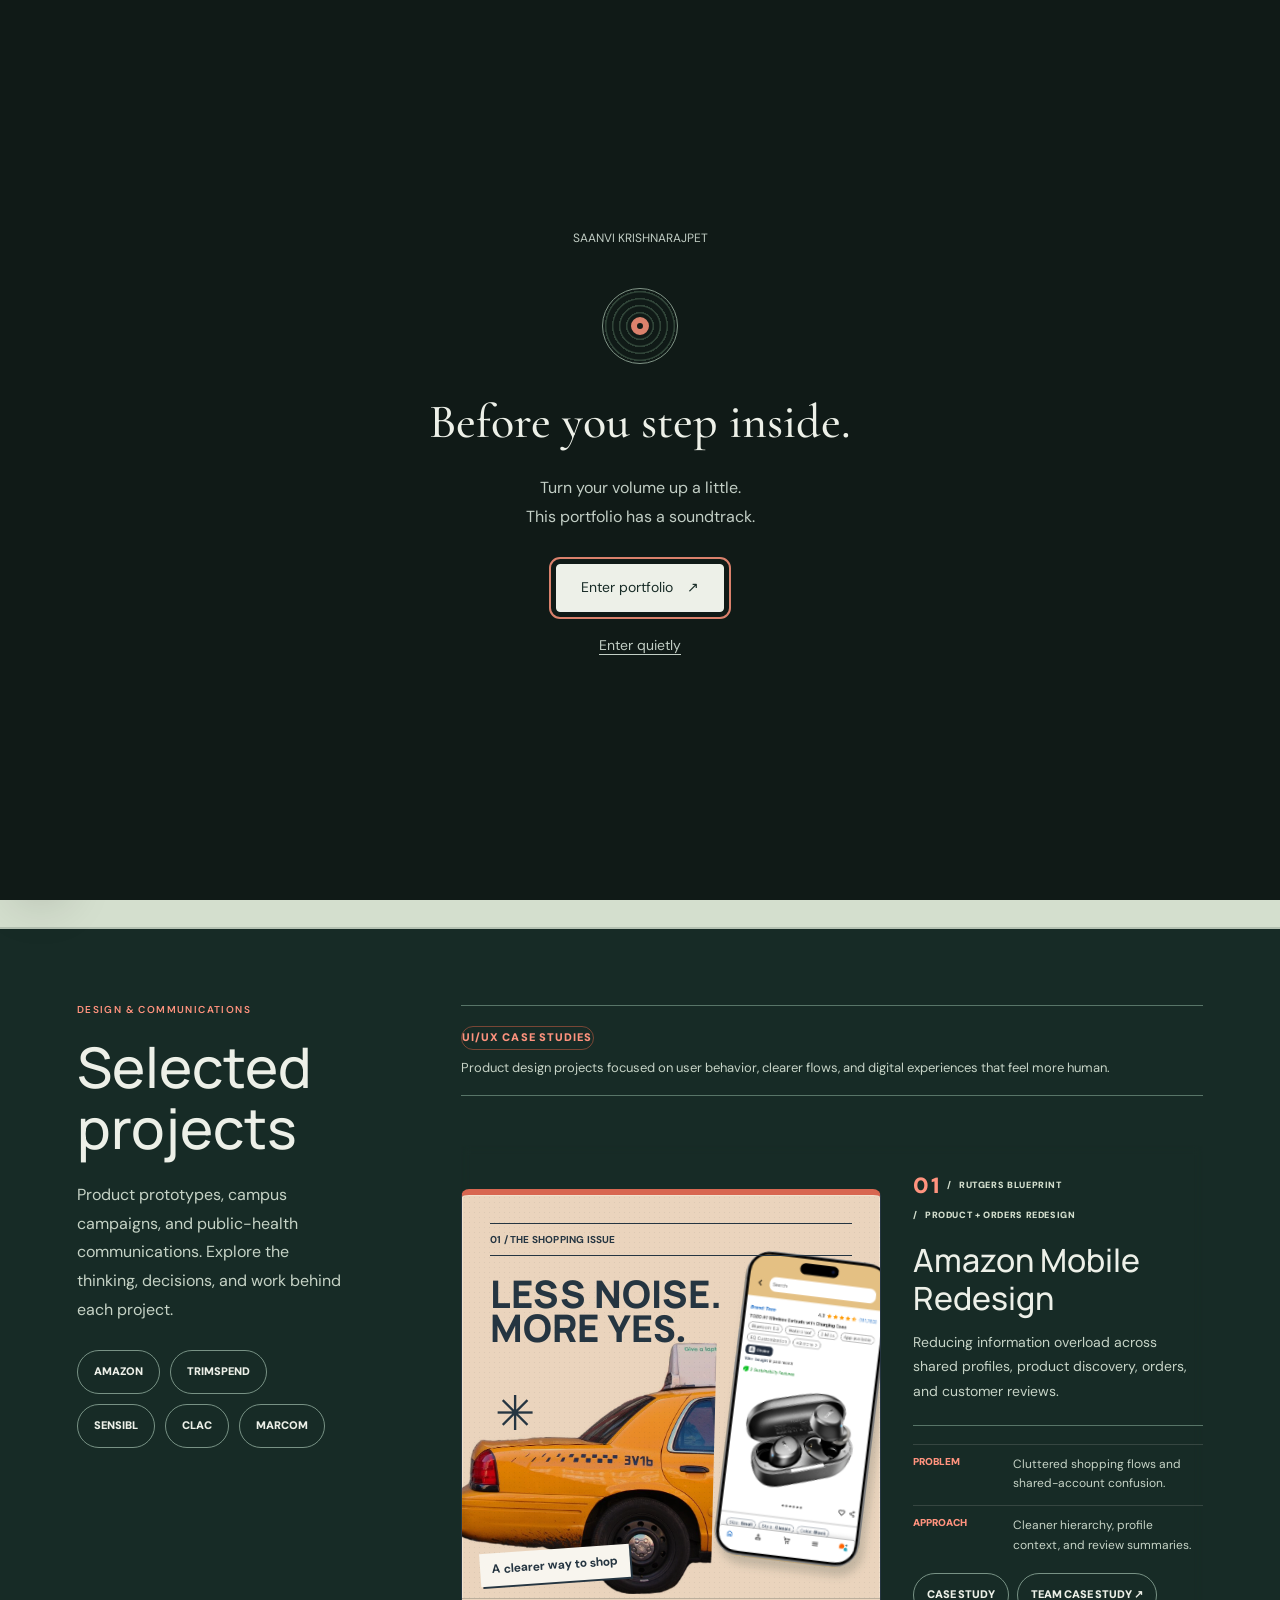
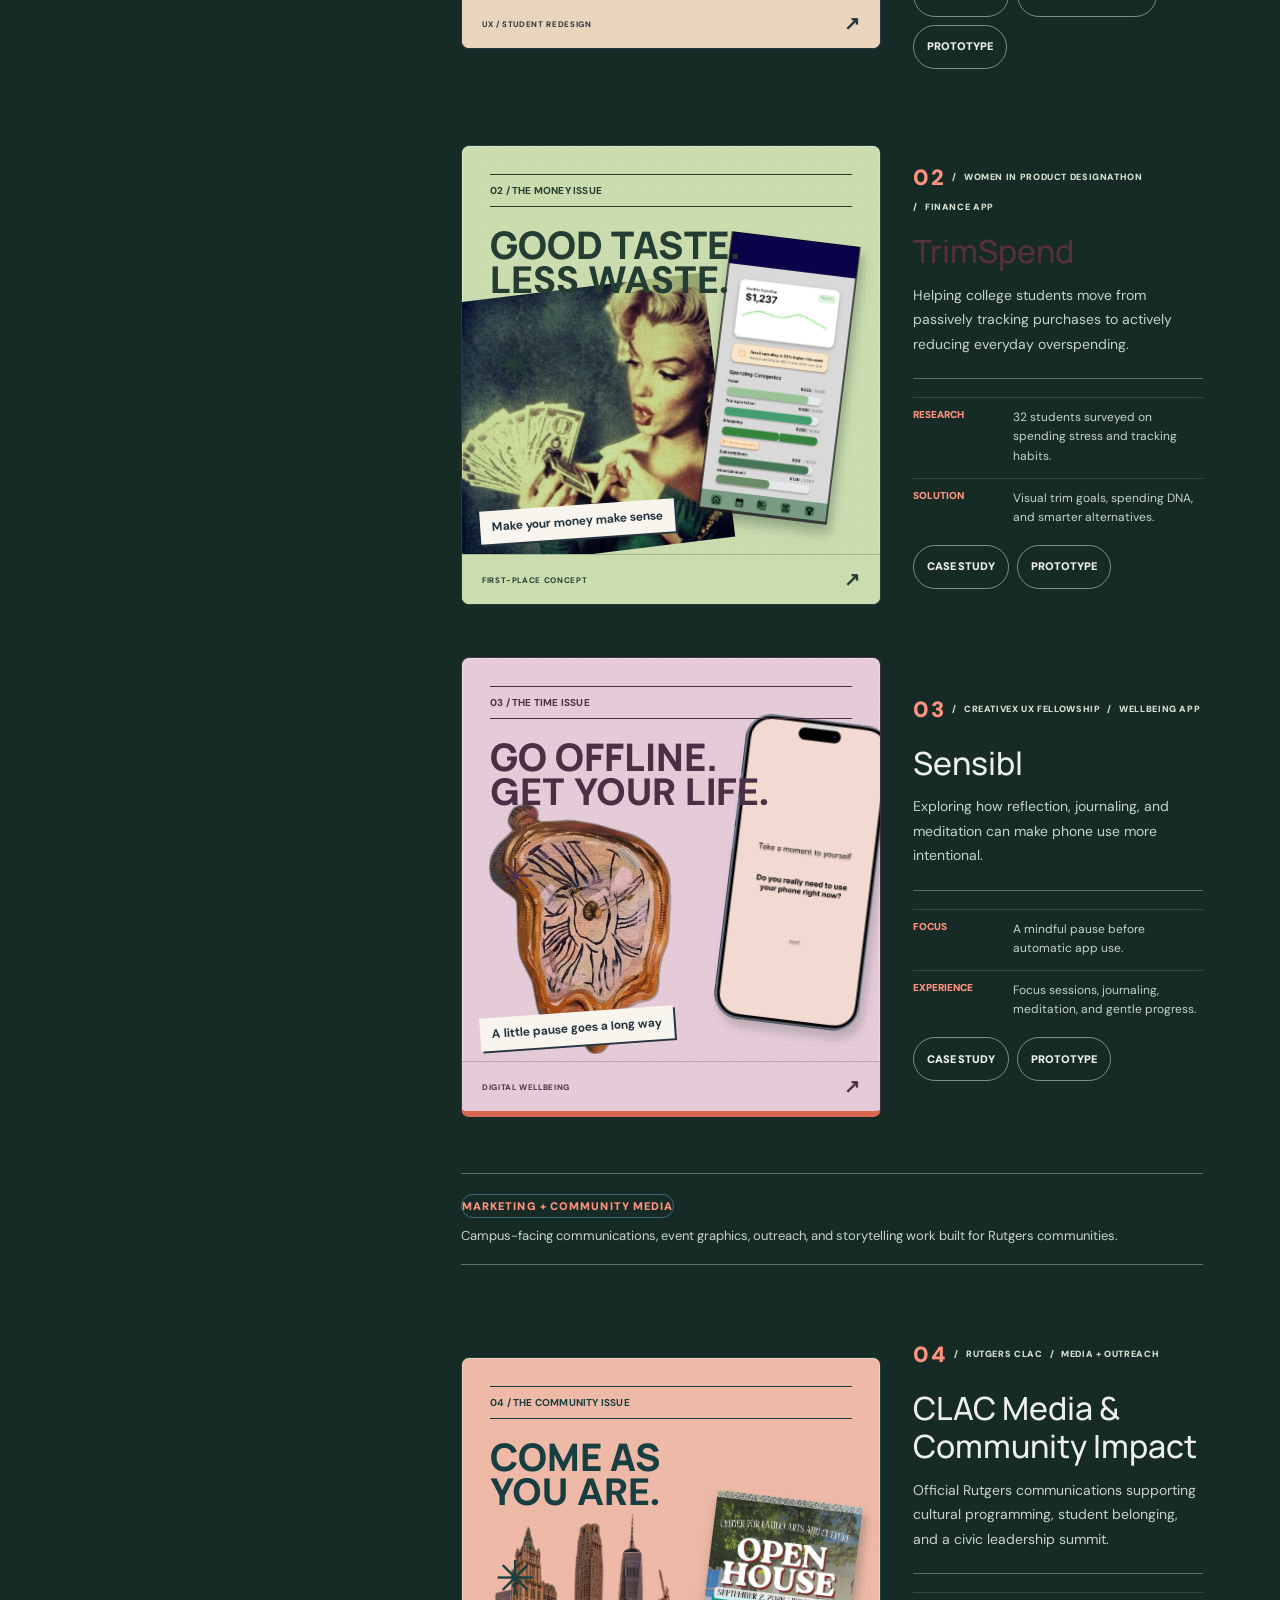
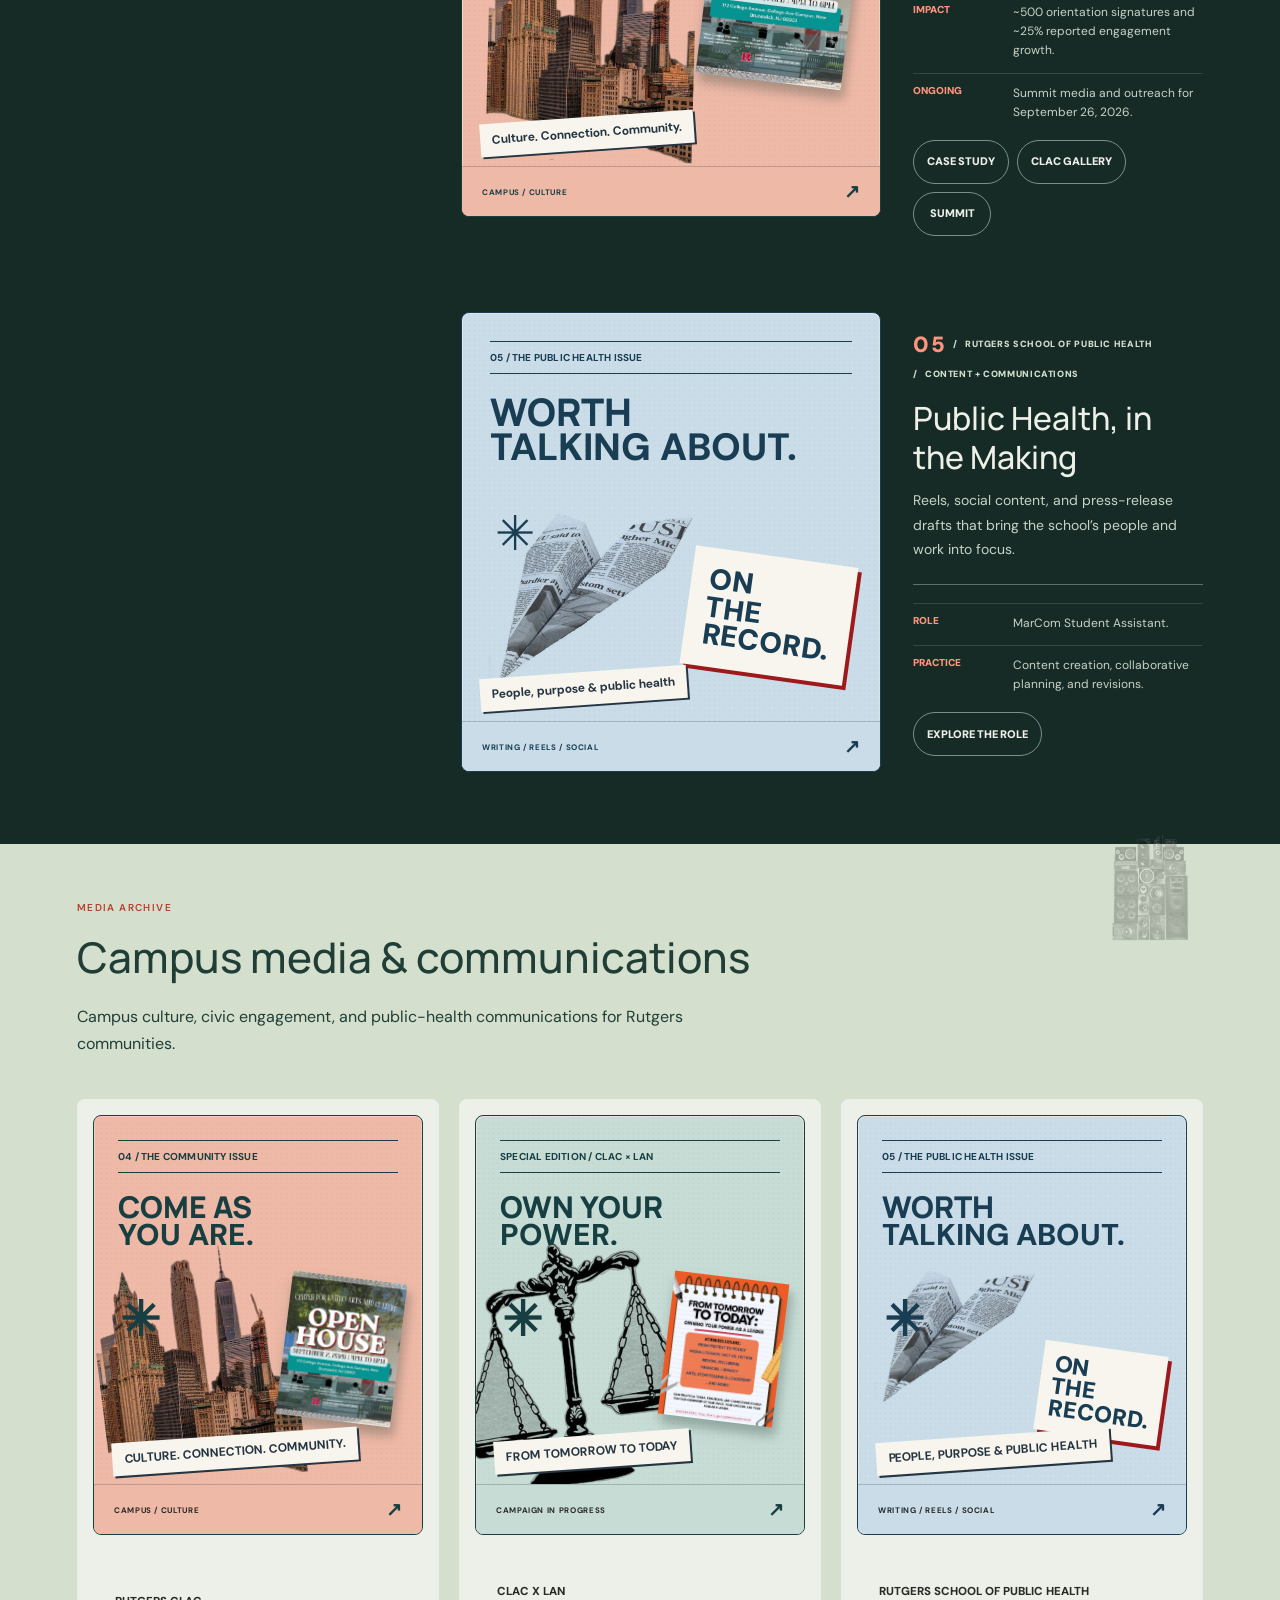
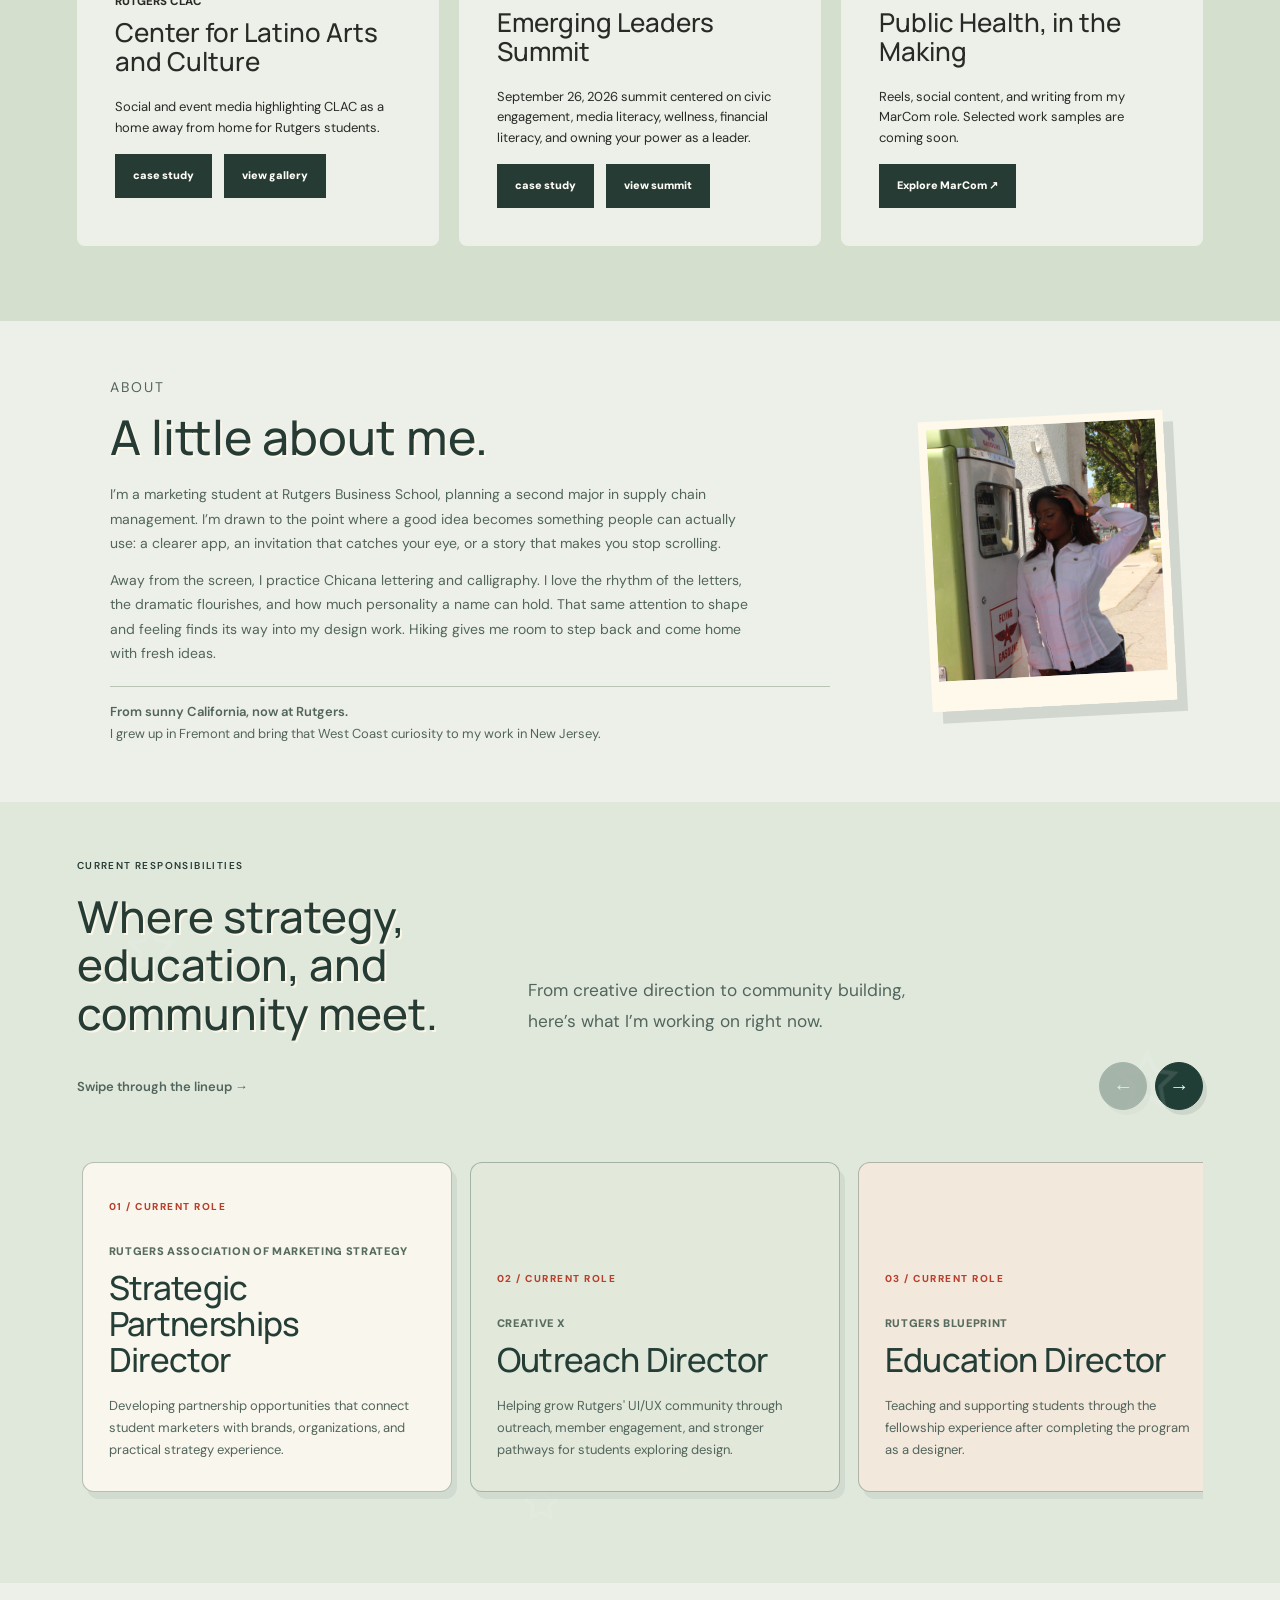
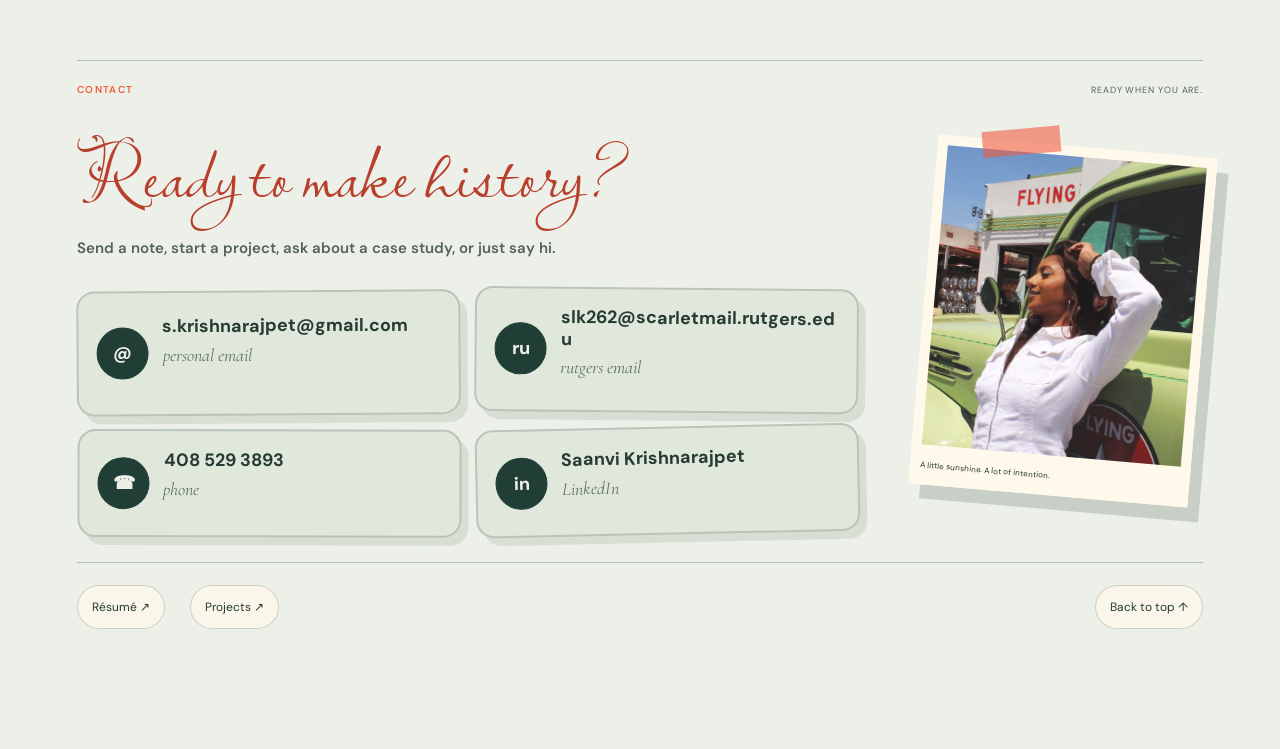
==== commit 88ef0da1: "Fix asset filename casing and update fall resume" ====
--- a/index.html
+++ b/index.html
@@ -38,7 +38,7 @@
           <a href="#media">media</a>
           <a href="#about">about</a>
           <a href="#roles">roles</a>
-          <a href="assets/Saanvi-Krishnarajpet-Resume-Fall-2026.pdf">resume</a>
+          <a href="assets/saanvi-krishnarajpet-resume-fall-2026.pdf">resume</a>
           <a href="#contact">contact</a>
         </div>
       </nav>
@@ -59,7 +59,7 @@
             <span class="flip-clock" id="flipWord" aria-live="polite"></span>
           </div>
           <p class="intro">I’m Saanvi, a marketing student and UI/UX designer at Rutgers. I build clearer product experiences and tell stories that bring people in.</p>
-          <div class="hero-actions"><a class="primary-action" href="#projects">Explore my work <span aria-hidden="true">↘</span></a><a class="resume-action" href="assets/Saanvi-Krishnarajpet-Resume-Fall-2026.pdf">View résumé ↗</a></div>
+          <div class="hero-actions"><a class="primary-action" href="#projects">Explore my work <span aria-hidden="true">↘</span></a><a class="resume-action" href="assets/saanvi-krishnarajpet-resume-fall-2026.pdf">View résumé ↗</a></div>
           <p class="hero-location">FROM SUNNY CALIFORNIA · CREATING IN NEW JERSEY</p>
         </div>
 
@@ -370,7 +370,7 @@
         </div>
         <div class="contact-footer">
           <div>
-            <a href="assets/Saanvi-Krishnarajpet-Resume-Fall-2026.pdf">Résumé ↗</a>
+            <a href="assets/saanvi-krishnarajpet-resume-fall-2026.pdf">Résumé ↗</a>
             <a href="#projects">Projects ↗</a>
           </div>
           <div class="end-controls"><a href="#home">Back to top ↑</a></div>
--- a/name-lockup.css
+++ b/name-lockup.css
@@ -1,6 +1,6 @@
 @font-face {
   font-family: 'Billa Mount';
-  src: url('assets/fonts/billa-mount/BillaMount-Regular.ttf') format('truetype');
+  src: url('assets/fonts/billa-mount/billamount-regular.ttf') format('truetype');
   font-weight: 400;
   font-style: normal;
   font-display: swap;
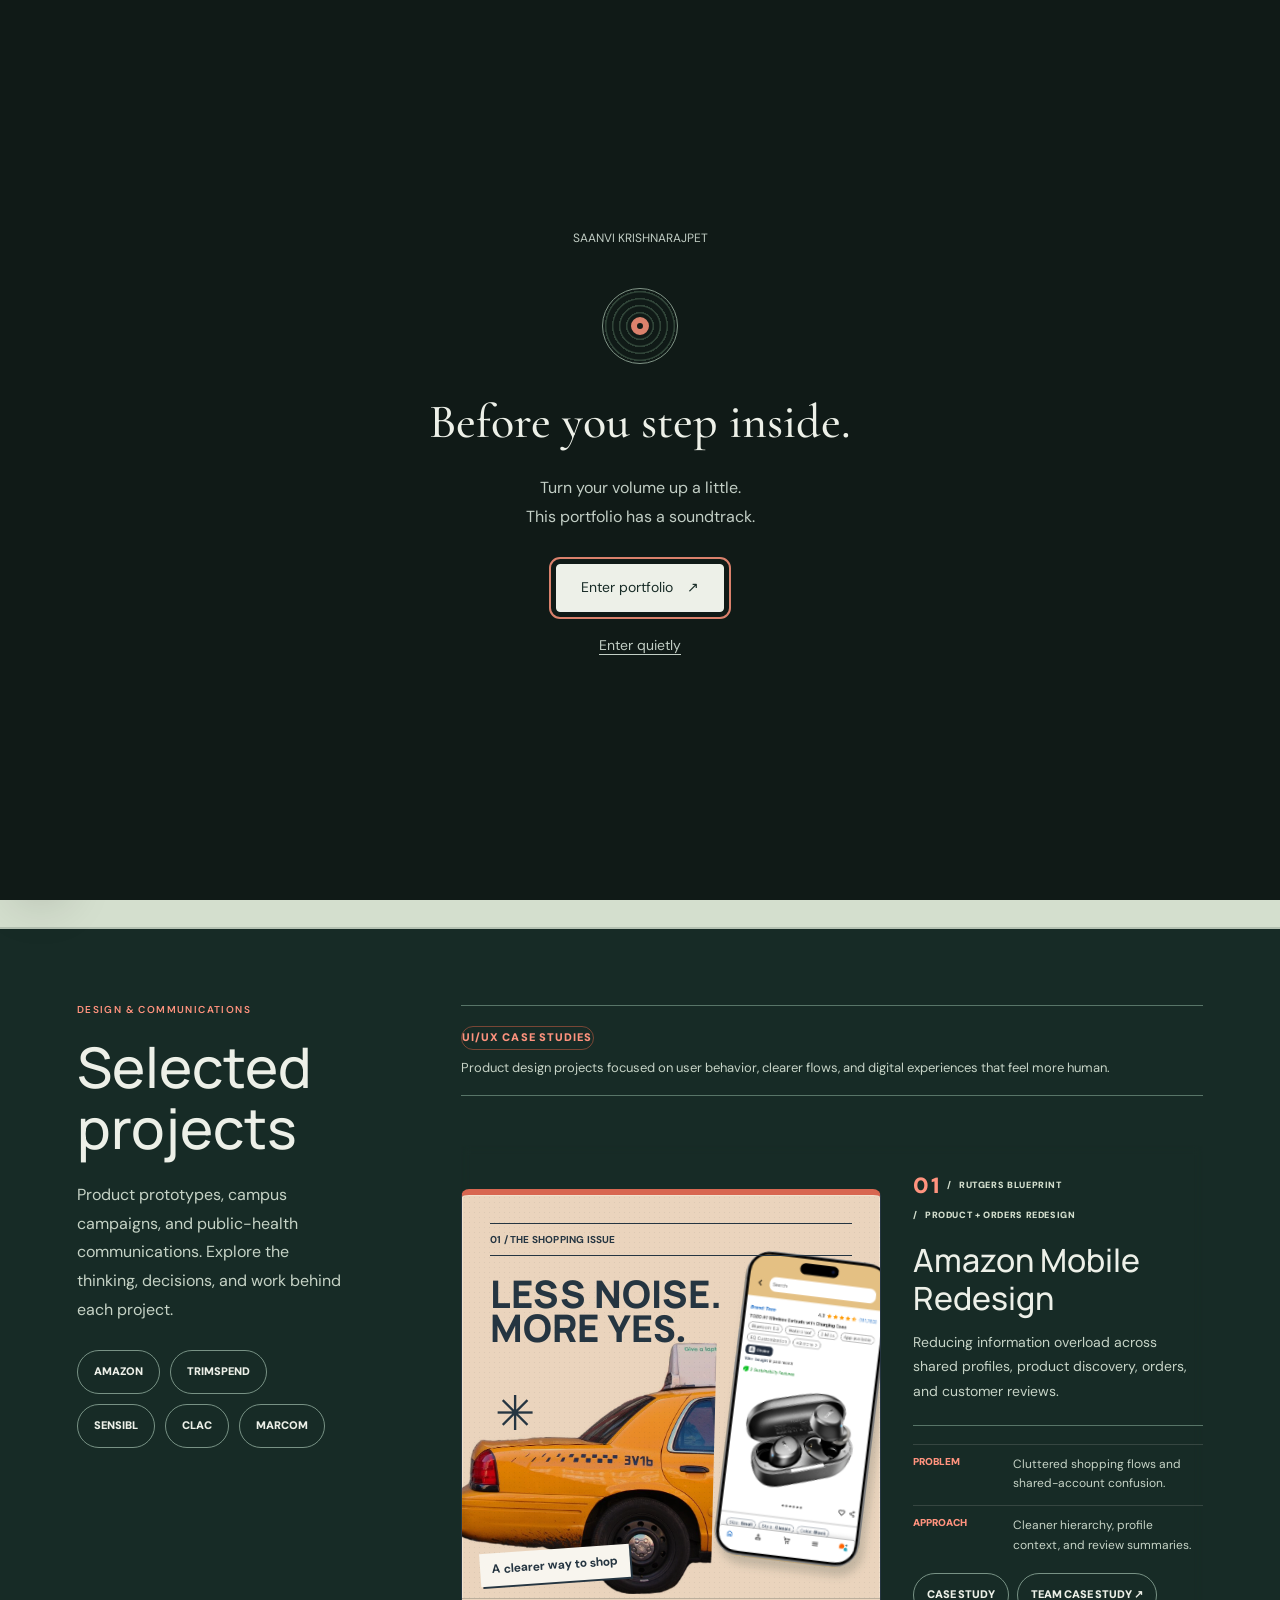
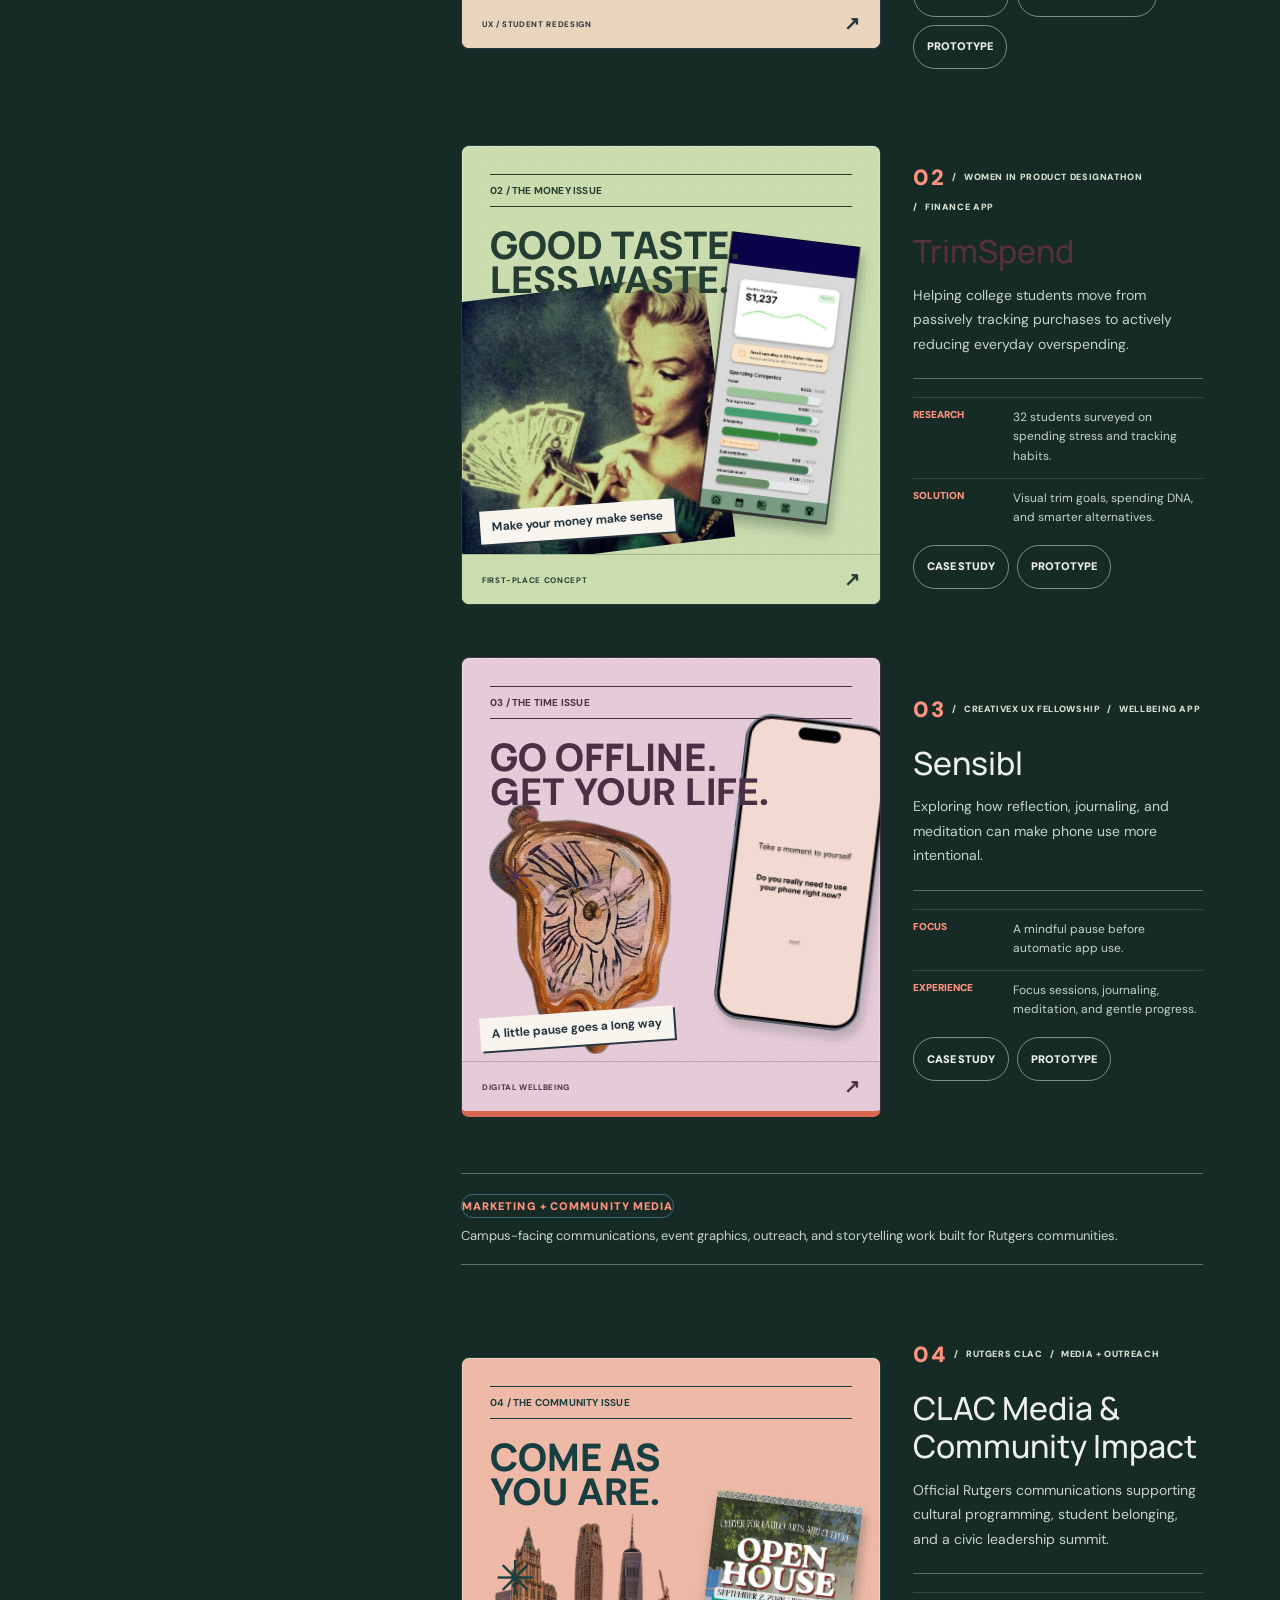
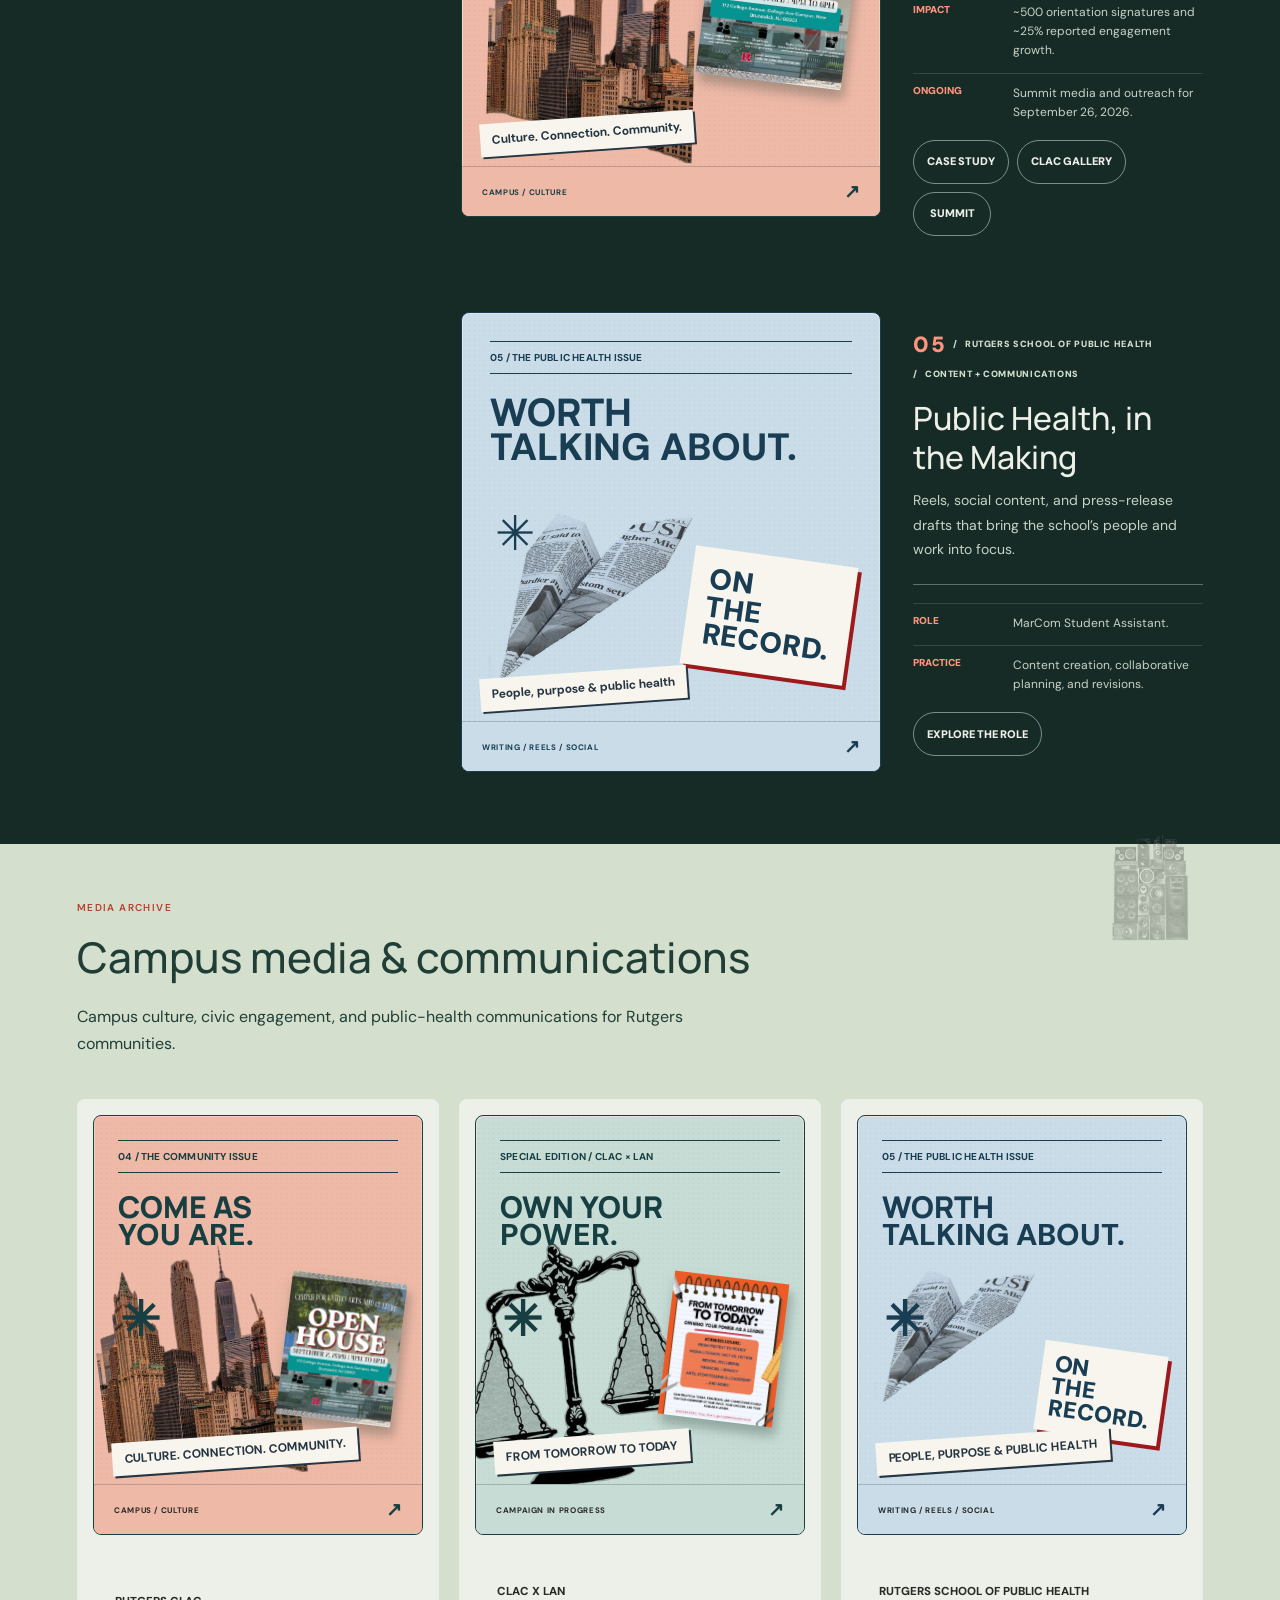
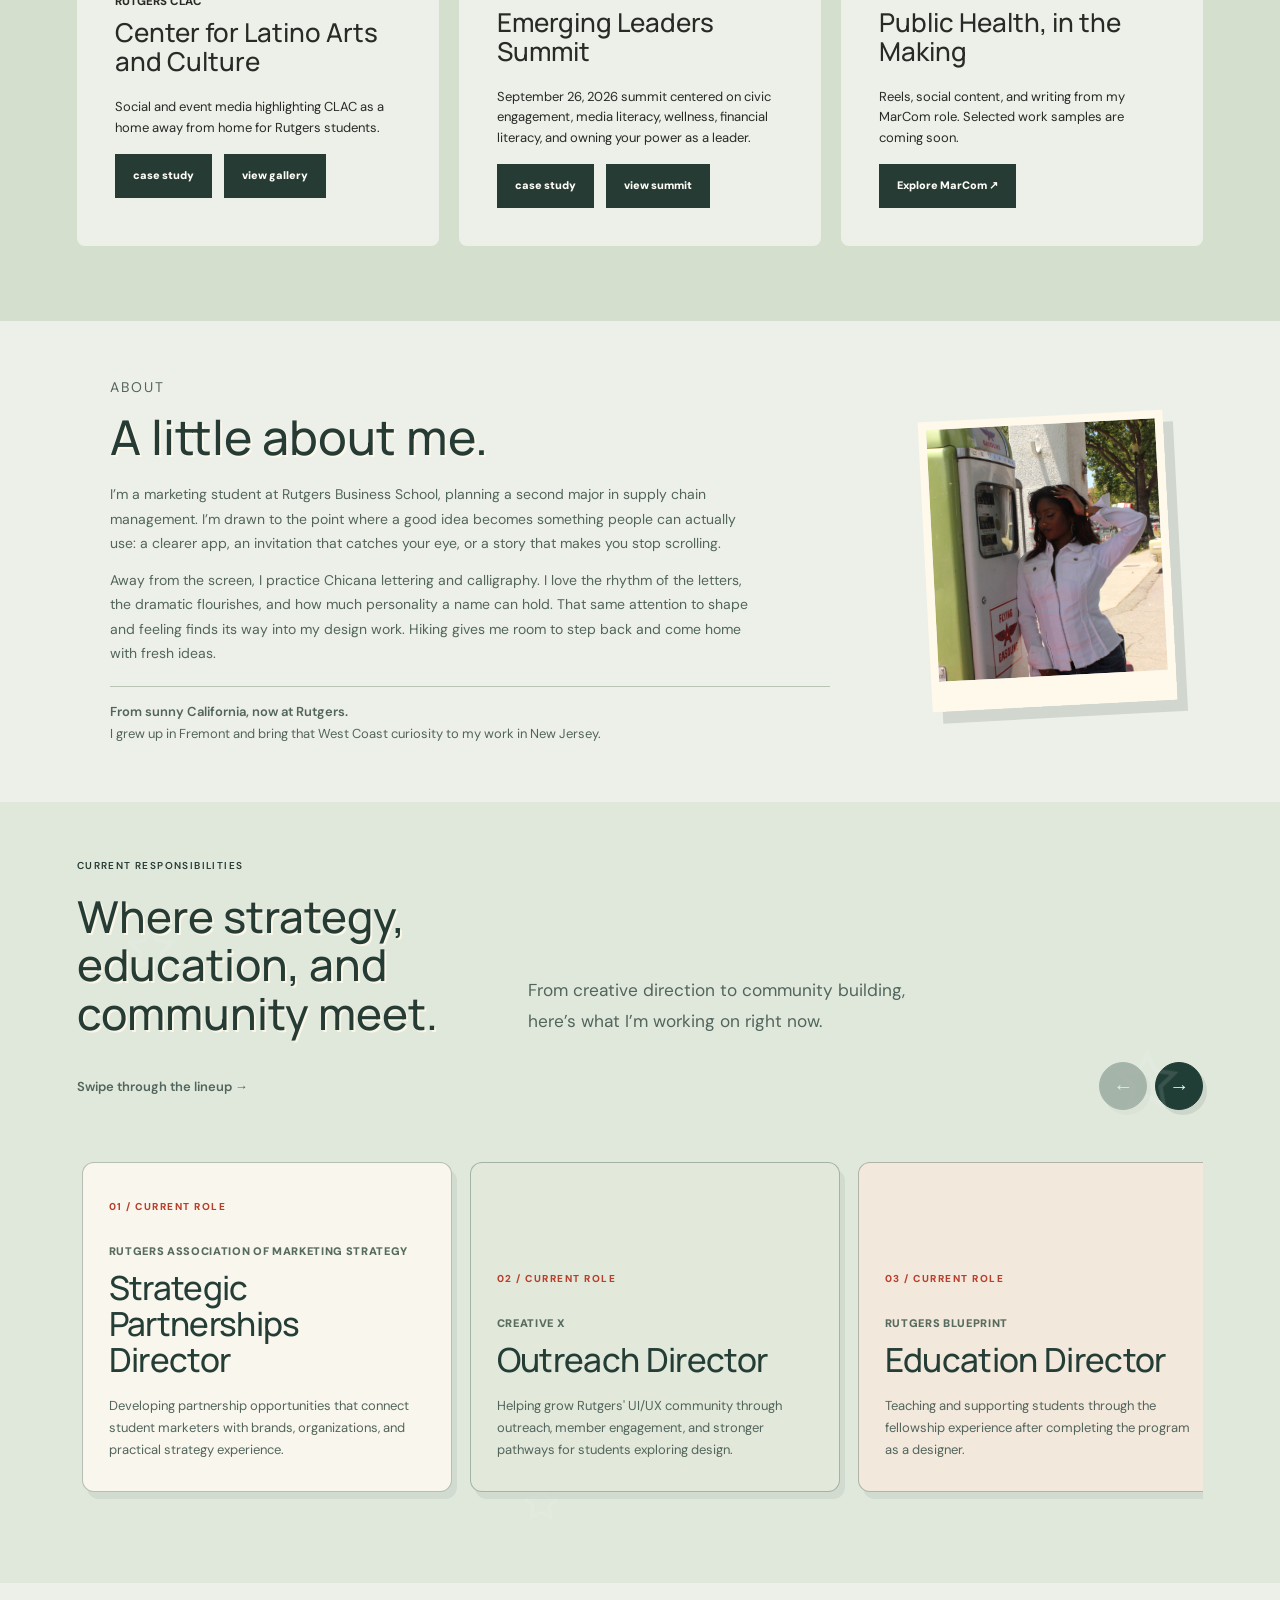
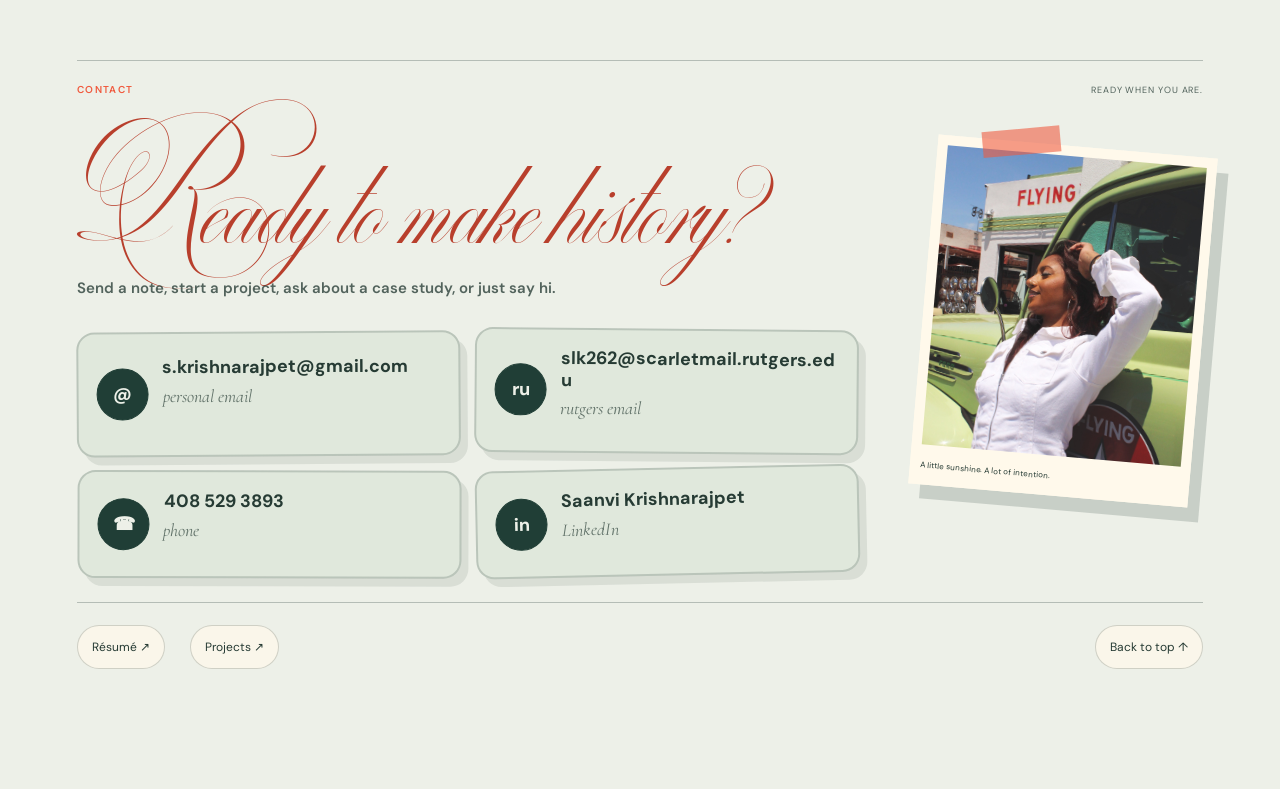
==== commit 639821d8: "Polish case-study layouts and restore visible prototype embeds" ====
--- a/index.html
+++ b/index.html
@@ -22,6 +22,7 @@
 <link rel="stylesheet" href="editorial-v7.css">
 <link rel="stylesheet" href="roles-summit-v8.css">
 <link rel="stylesheet" href="name-lockup.css">
+<link rel="stylesheet" href="layout-polish.css">
 </head>
   <body class="portfolio-home">
     <div class="cursor-light" aria-hidden="true"></div>
--- a/layout-polish.css
+++ b/layout-polish.css
@@ -0,0 +1,114 @@
+/* Final, scoped corrections for the contact and case-study layouts. */
+.portfolio-home .contact-copy h2 {
+  font-family: 'Billa Mount', cursive !important;
+  font-size: 80px !important;
+  font-weight: 400 !important;
+  line-height: 1.25 !important;
+  letter-spacing: 0;
+  overflow-wrap: break-word;
+  padding-block: 12px;
+}
+body.theme-clac .community-deck > div { gap: 14px; }
+body.theme-clac .community-deck a {
+  display: flex; align-items: center; justify-content: center;
+  min-height: 58px; padding: 16px 22px; border: 1px solid #21473f;
+  border-radius: 6px; background: #21473f; color: #fff6ed;
+  font-size: 18px; line-height: 1.4; text-align: center; text-decoration: none;
+}
+body.theme-clac .community-deck a + a { background: #efb9a7; color: #173f37; }
+body.theme-clac .community-deck a:hover { box-shadow: 0 3px 0 #b64b38; }
+body.theme-clac .community-deck a:focus-visible { outline: 3px solid #b64b38; outline-offset: 4px; }
+body.theme-amazon .amazon-unboxed .device-card:nth-child(n) {
+  background: transparent !important; border: 0; box-shadow: none;
+}
+body.theme-amazon #hifi > .case-story-label {
+  display: block; position: static; margin: 0 0 24px !important; transform: none;
+}
+body.theme-amazon #hifi h2 { margin-top: 0; }
+body.theme-amazon #hifi .amazon-catalogue figcaption {
+  color: #203e36;
+  font-family: 'DM Sans', sans-serif;
+  font-style: normal;
+  font-weight: 500;
+  font-size: 18px !important;
+  line-height: 1.6 !important;
+  letter-spacing: 0;
+}
+body.theme-amazon #hifi .amazon-catalogue figcaption strong {
+  display: block;
+  margin-bottom: 12px;
+  color: #963c2d;
+  font-style: normal;
+  font-weight: 800;
+  line-height: 1.35;
+  letter-spacing: 0;
+  overflow-wrap: anywhere;
+}
+body.theme-amazon .editorial-interlude.reverse {
+  grid-template-columns: minmax(180px, .65fr) minmax(0, 1fr);
+  align-items: center; gap: 36px; min-height: 0;
+}
+body.theme-amazon .editorial-interlude.reverse img {
+  height: 230px; object-fit: cover; object-position: center bottom;
+  transform: scaleX(-1) rotate(-18deg);
+  align-self: center;
+}
+body.theme-clac .lan-posters {
+  max-width: 920px; margin: 48px auto; gap: 40px; align-items: start;
+}
+body.theme-clac .lan-posters figure:nth-child(n) {
+  padding: 16px; margin: 0; transform: none; min-width: 0;
+}
+body.theme-clac .lan-posters img {
+  width: 100%; height: 430px; object-fit: contain;
+}
+body.theme-clac .lan-posters figcaption { font-size: 16px; line-height: 1.5; padding-top: 14px; }
+body.theme-clac #summit-program {
+  background: #f3eee6; color: #203e36;
+  padding: 64px max(24px, calc((100% - 1120px) / 2));
+}
+body.theme-clac #summit-program > h2 {
+  font-size: 42px; line-height: 1.15; max-width: 780px; margin: 18px 0 24px;
+}
+body.theme-clac #summit-program .summit-program-intro { max-width: 780px; font-size: 20px; line-height: 1.65; }
+body.theme-clac .summit-timeline-title { font-size: 26px; margin-top: 44px; }
+body.theme-clac #summit-program .summit-schedule {
+  display: grid; grid-template-columns: repeat(3, minmax(0, 1fr));
+  gap: 0 28px; margin: 24px 0 40px; background: none; border: 0;
+}
+body.theme-clac #summit-program .summit-schedule article {
+  background: transparent; min-height: 0; border-top: 2px solid #bd563f;
+  padding: 22px 0 28px; transform: none;
+}
+body.theme-clac #summit-program .summit-schedule span { color: #9b3c2b; letter-spacing: 0; font-size: 14px; }
+body.theme-clac #summit-program .summit-schedule h3 { font-size: 23px; line-height: 1.25; margin: 12px 0; }
+body.theme-clac #summit-program .summit-schedule p { font-size: 17px; line-height: 1.6; }
+body.theme-clac #summit-program .summit-program-grid { display: block; margin: 0; }
+body.theme-clac #summit-program details {
+  background: #21473f; color: #fff6ed; border: 0;
+  border-bottom: 1px solid #789488; padding: 0; margin: 0;
+}
+body.theme-clac #summit-program details:nth-child(2) { background: #efb9a7; color: #173f37; }
+body.theme-clac #summit-program summary {
+  cursor: pointer; padding: 24px; font-size: 22px; font-weight: 700; line-height: 1.4;
+}
+body.theme-clac #summit-program details > div { padding: 0 24px 28px; max-width: 880px; }
+body.theme-clac #summit-program details p { color: inherit; font-size: 18px; line-height: 1.65; }
+body.theme-clac #summit-program details h3 { color: inherit; font-size: 26px; }
+body.theme-clac #summit-program details .eyebrow { color: inherit; }
+body.theme-clac #summit-program .summit-topic-list span { color: inherit; border-color: #91a69c; letter-spacing: 0; }
+body.theme-clac #summit-program > .program-note { font-size: 14px; line-height: 1.6; margin-top: 24px; max-width: 800px; }
+@media(max-width:760px) {
+  .portfolio-home .contact-copy h2 { font-size: 52px !important; }
+  body.theme-clac .lan-posters { gap: 24px; }
+  body.theme-clac .lan-posters img { height: 340px; }
+  body.theme-clac #summit-program > h2 { font-size: 32px; }
+  body.theme-clac #summit-program .summit-schedule { grid-template-columns: 1fr 1fr; gap: 0 20px; }
+  body.theme-amazon .editorial-interlude.reverse { grid-template-columns: 1fr; gap: 0; }
+  body.theme-amazon .editorial-interlude.reverse .editorial-interlude-copy { order: 2; }
+  body.theme-amazon .editorial-interlude.reverse img { order: 1; height: 180px; transform: rotate(160deg); }
+}
+@media(max-width:480px) {
+  body.theme-clac #summit-program .summit-schedule { grid-template-columns: 1fr; }
+  body.theme-clac #summit-program summary { padding: 20px; font-size: 20px; }
+}
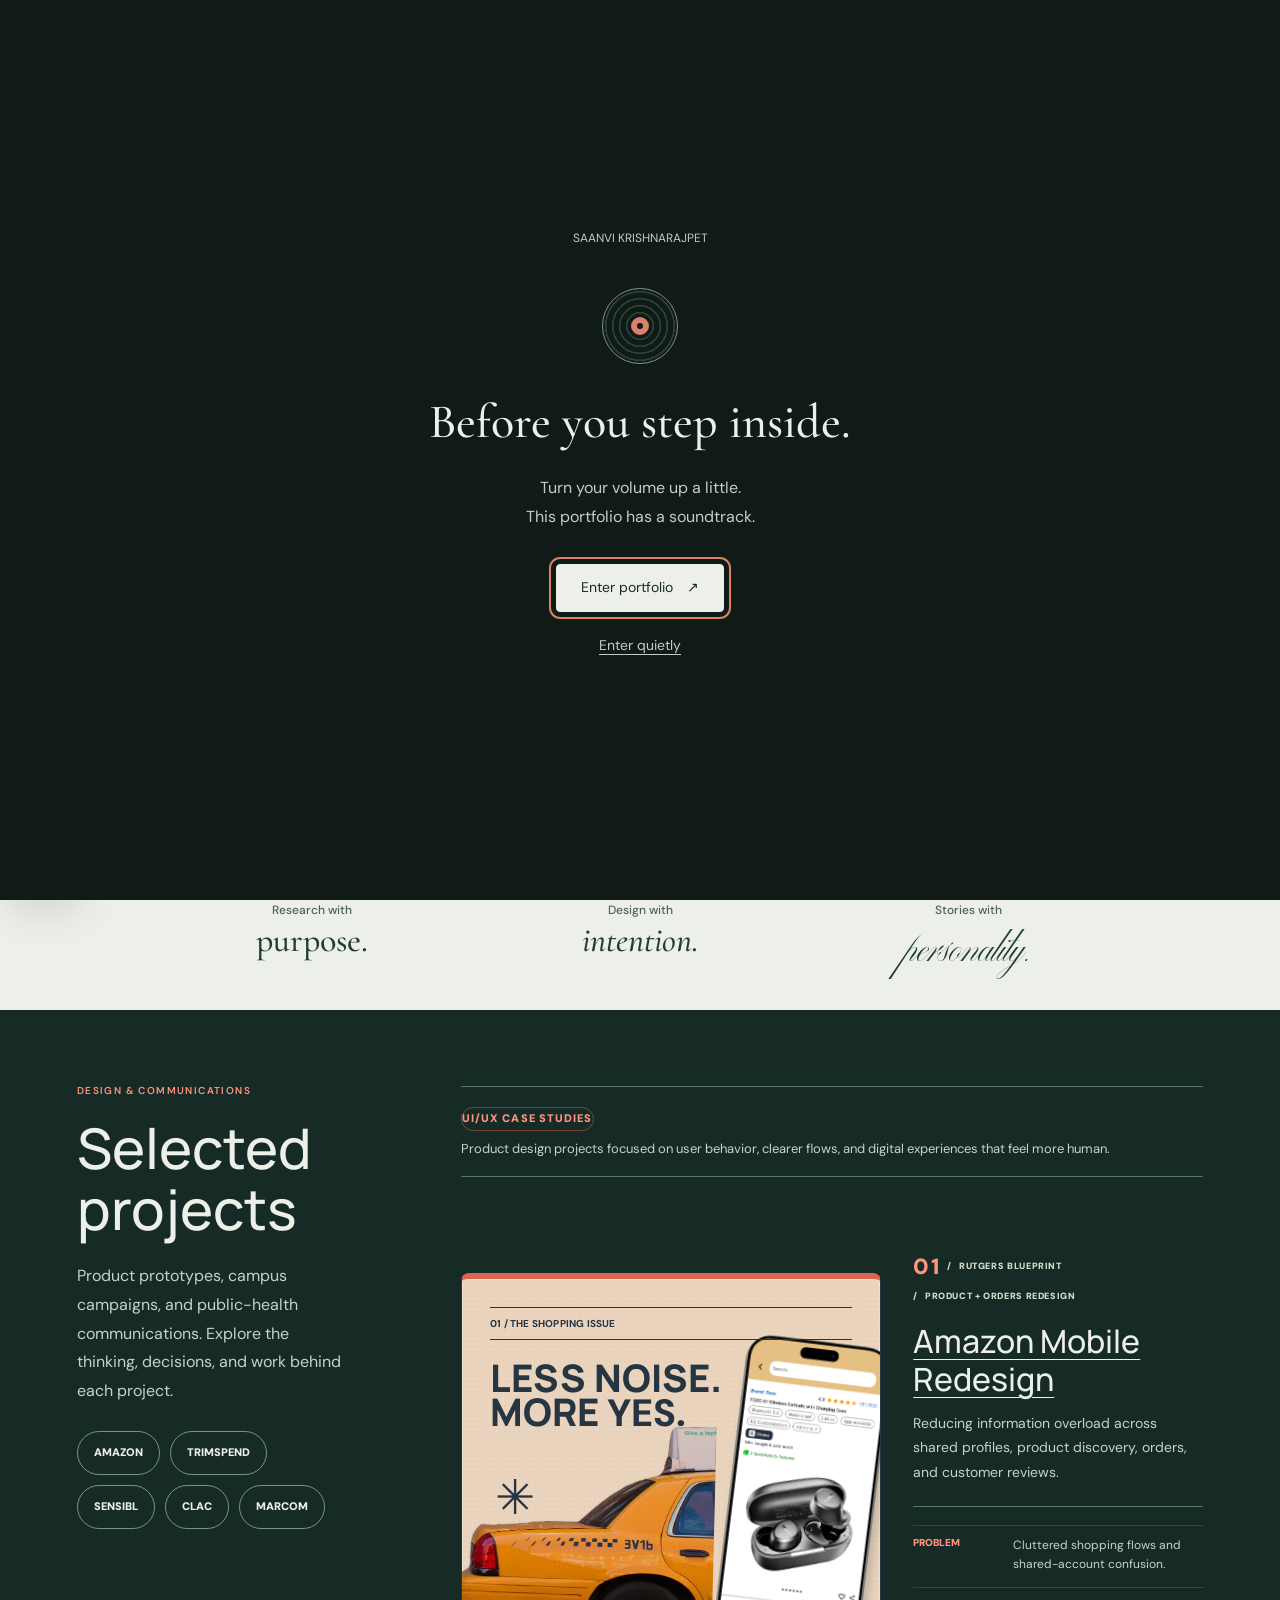
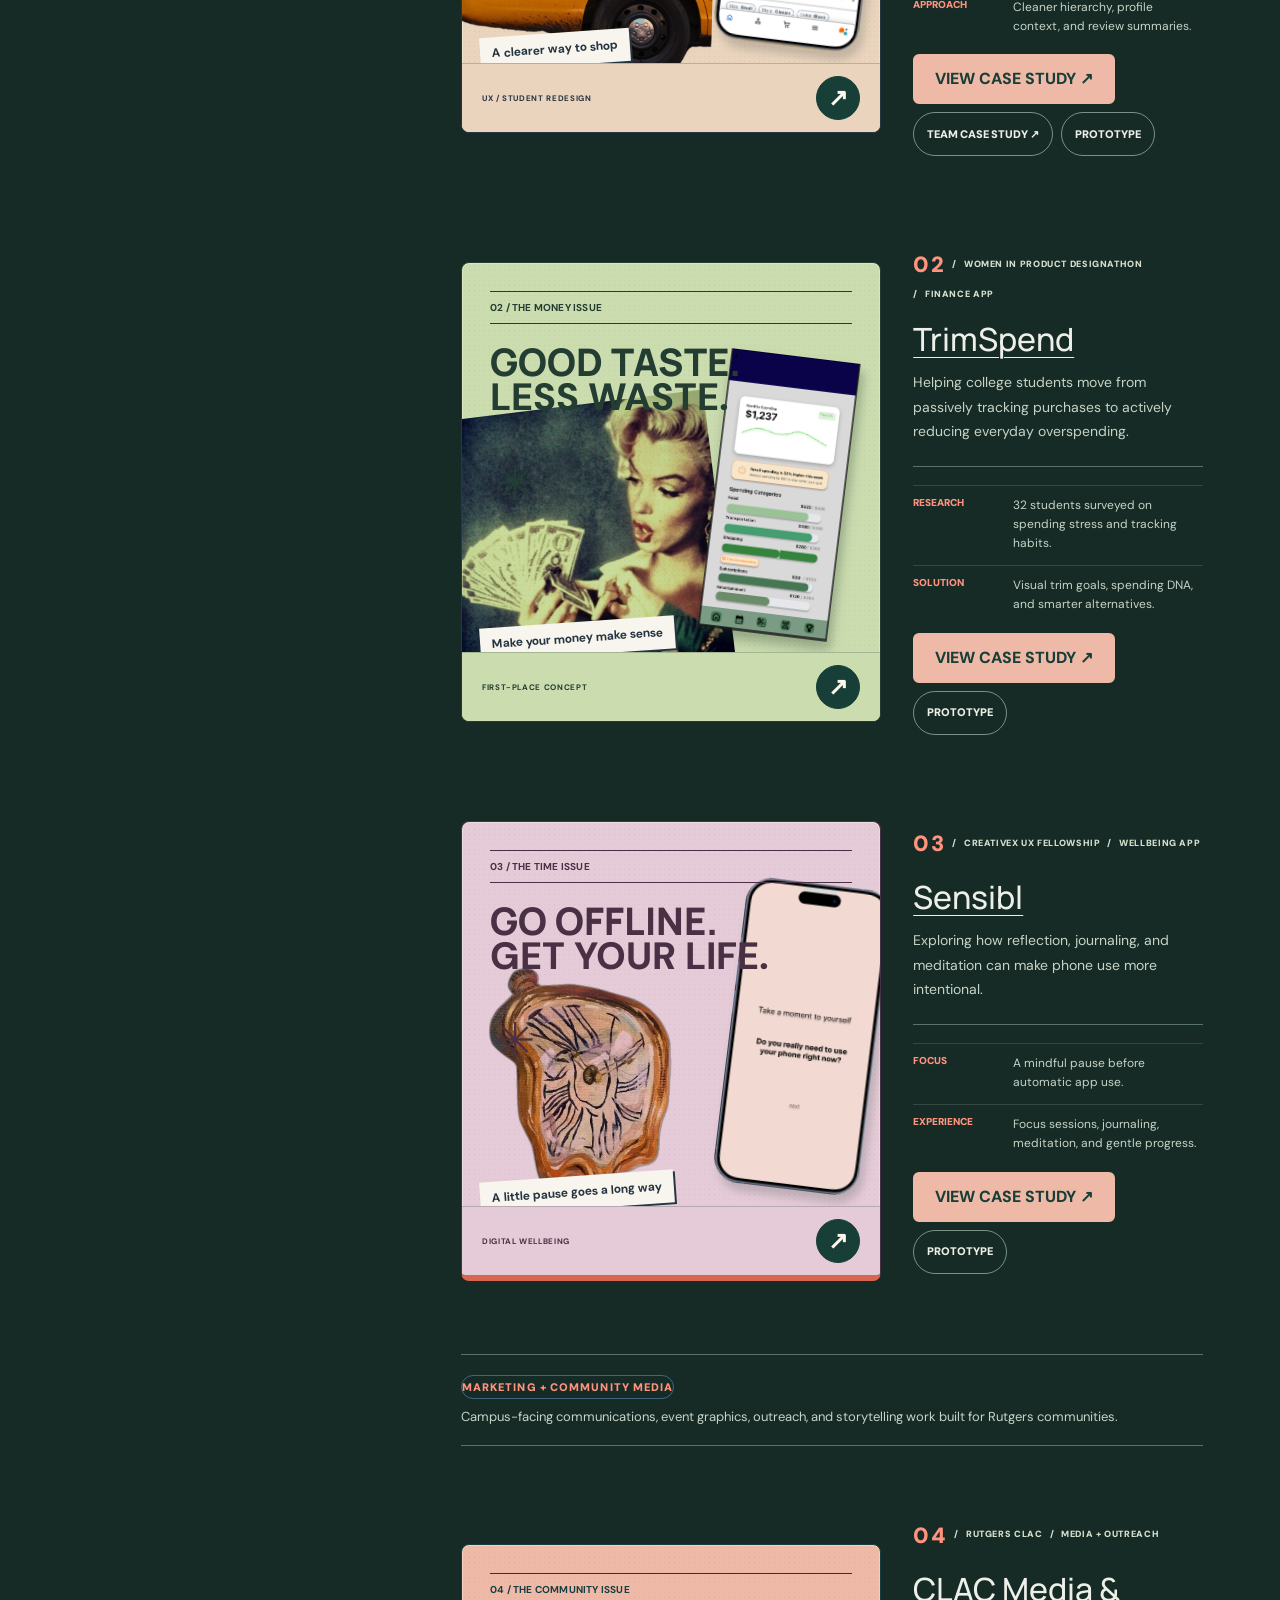
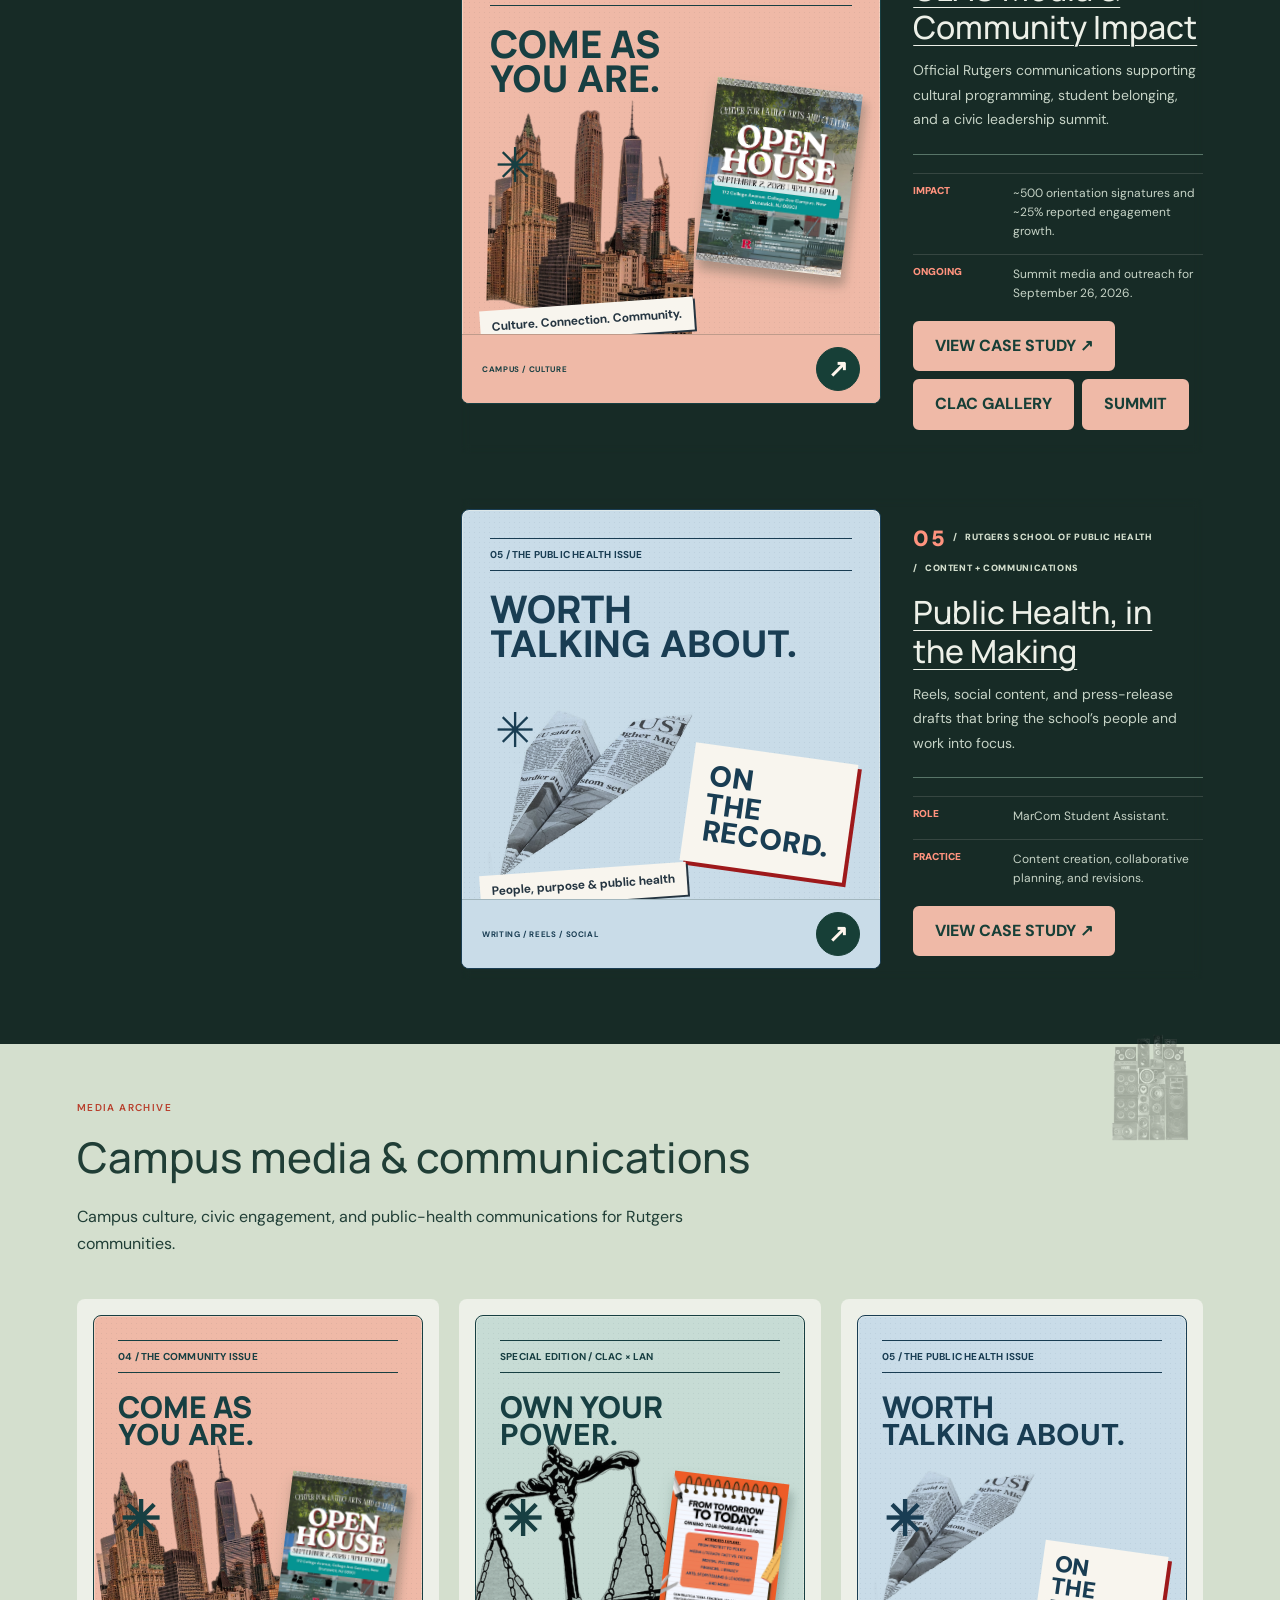
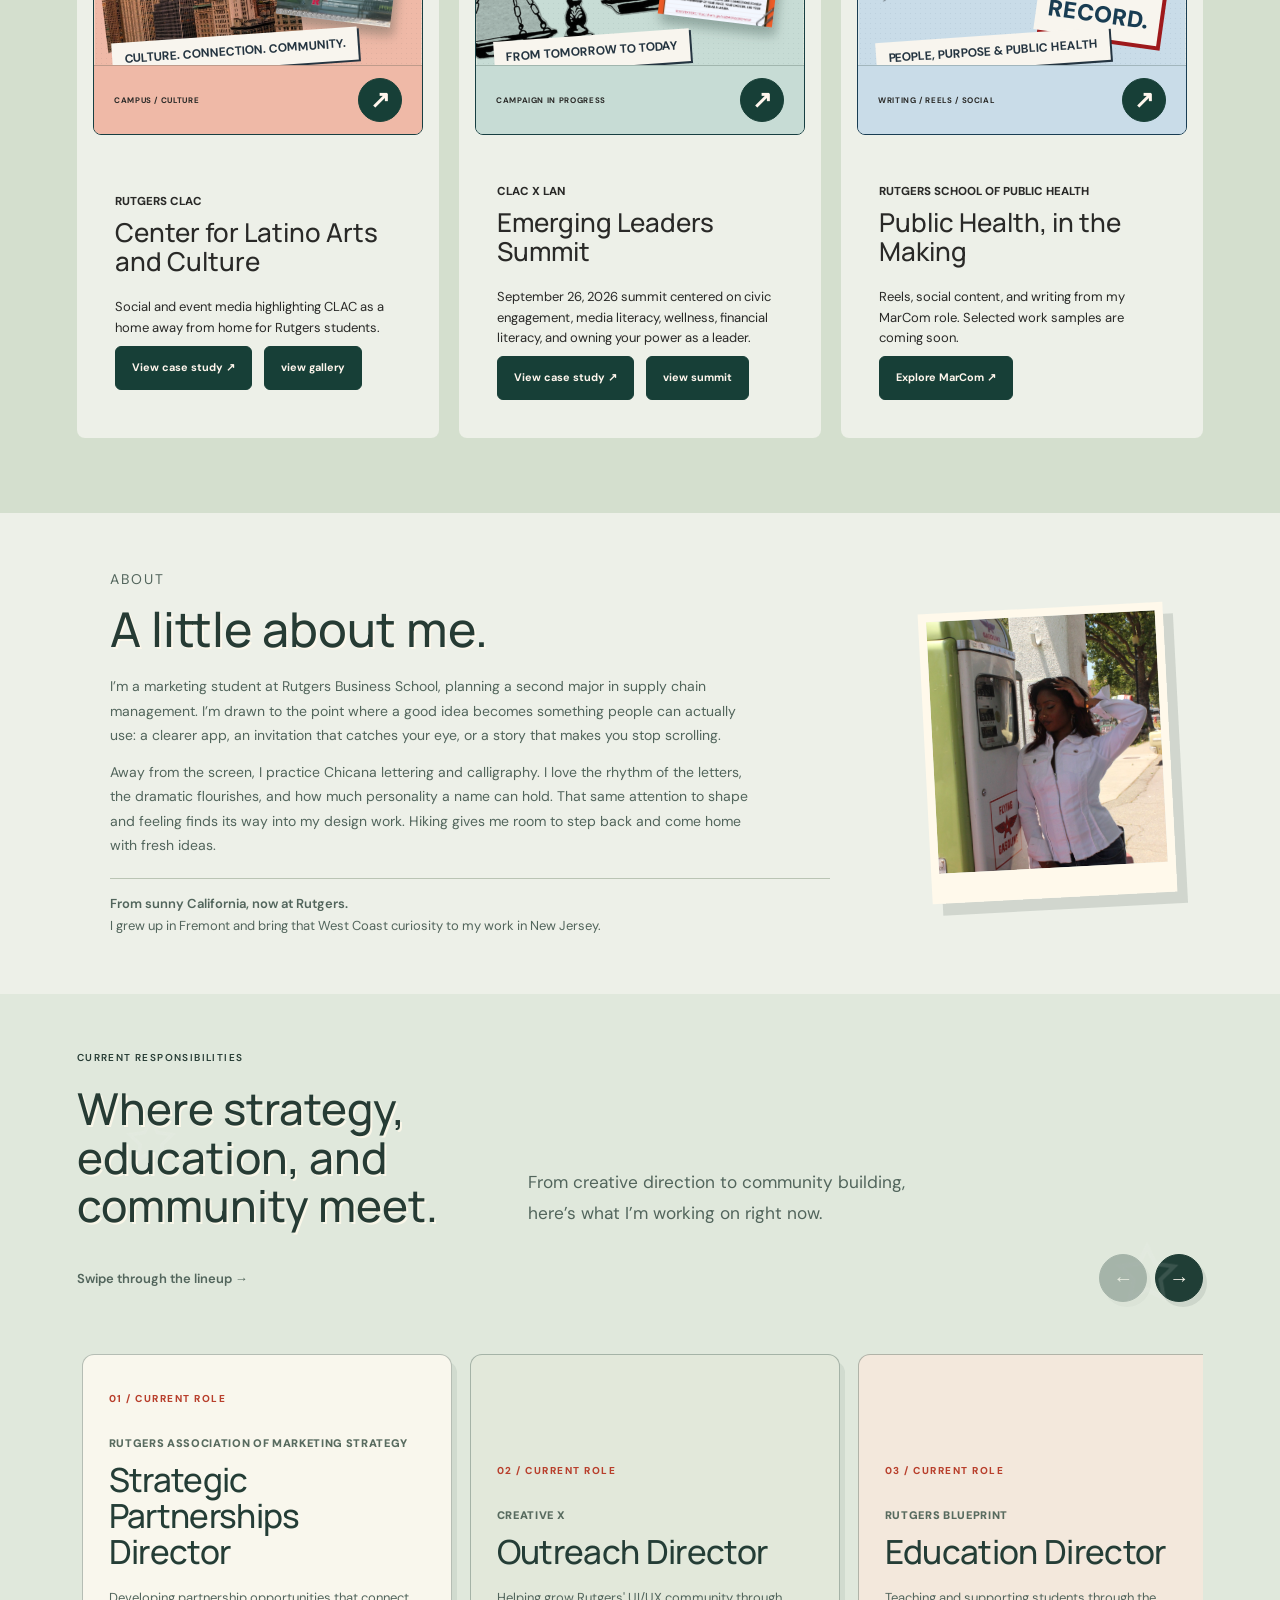
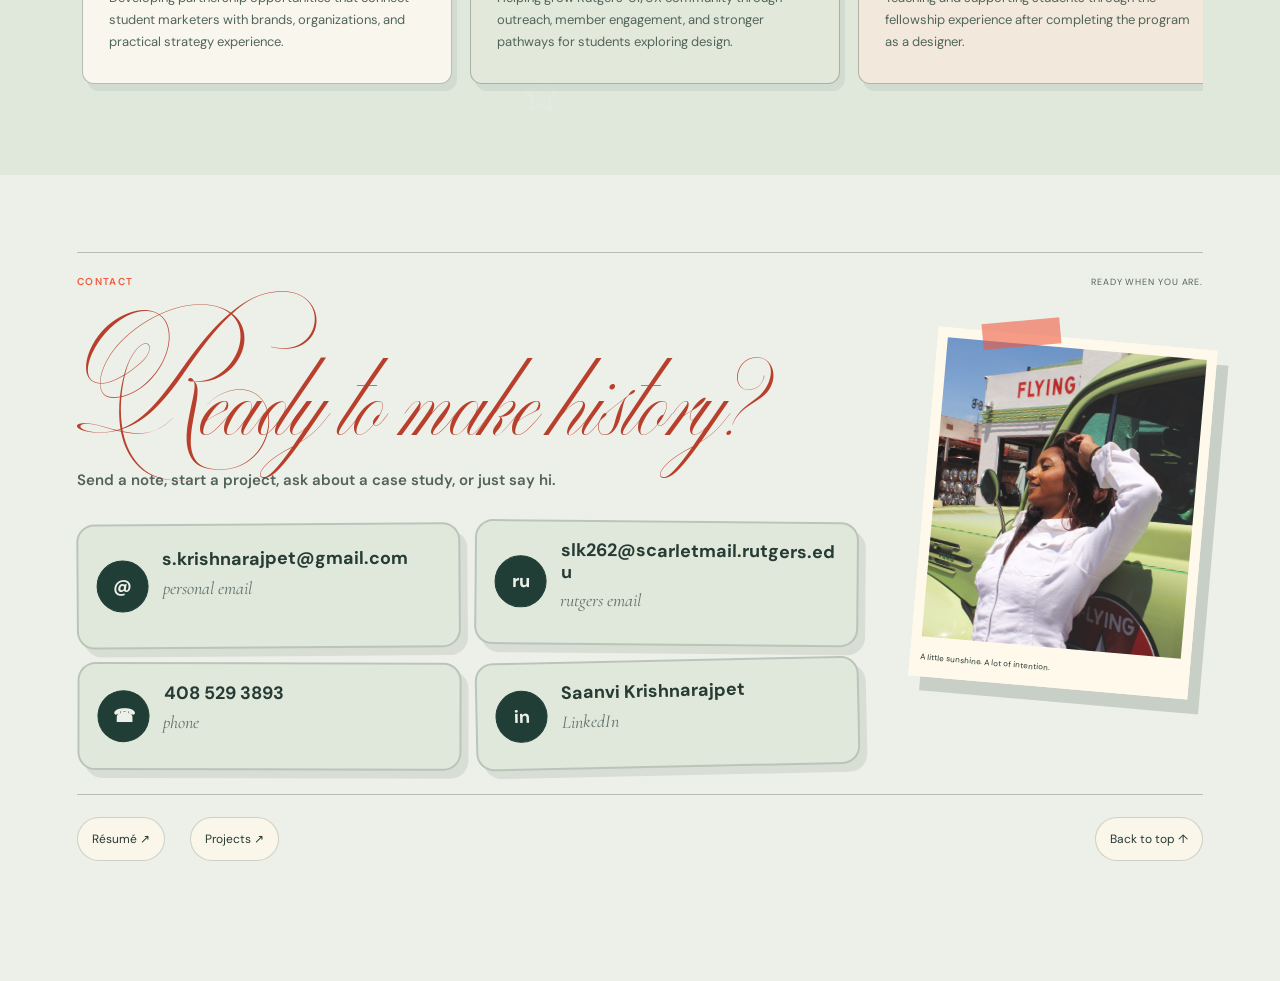
==== commit dd5358b4: "Refresh summit agenda, music controls, typography and resume" ====
--- a/index.html
+++ b/index.html
@@ -39,7 +39,7 @@
           <a href="#media">media</a>
           <a href="#about">about</a>
           <a href="#roles">roles</a>
-          <a href="assets/saanvi-krishnarajpet-resume-fall-2026.pdf">resume</a>
+          <a href="assets/saanvi-krishnarajpet-resume-nov-2026.pdf">resume</a>
           <a href="#contact">contact</a>
         </div>
       </nav>
@@ -60,7 +60,7 @@
             <span class="flip-clock" id="flipWord" aria-live="polite"></span>
           </div>
           <p class="intro">I’m Saanvi, a marketing student and UI/UX designer at Rutgers. I build clearer product experiences and tell stories that bring people in.</p>
-          <div class="hero-actions"><a class="primary-action" href="#projects">Explore my work <span aria-hidden="true">↘</span></a><a class="resume-action" href="assets/saanvi-krishnarajpet-resume-fall-2026.pdf">View résumé ↗</a></div>
+          <div class="hero-actions"><a class="primary-action" href="#projects">Explore my work <span aria-hidden="true">↘</span></a><a class="resume-action" href="assets/saanvi-krishnarajpet-resume-nov-2026.pdf">View résumé ↗</a></div>
           <p class="hero-location">FROM SUNNY CALIFORNIA · CREATING IN NEW JERSEY</p>
         </div>
 
@@ -79,7 +79,7 @@
         </div>
       </section>
 
-<div class="practice-strip"><div class="ticker-window"><div class="ticker-track"><div class="ticker-group"><span>Research with purpose</span><b aria-hidden="true">✳</b><span>Design with intention</span><b aria-hidden="true">✳</b><span>Stories with personality</span><b aria-hidden="true">✳</b></div><div class="ticker-group" aria-hidden="true"><span>Research with purpose</span><b aria-hidden="true">✳</b><span>Design with intention</span><b aria-hidden="true">✳</b><span>Stories with personality</span><b aria-hidden="true">✳</b></div></div></div></div>
+<div class="practice-strip"><div class="ticker-window"><div class="ticker-track"><div class="ticker-group"><span class="practice-phrase"><small>Research with</small><em>purpose.</em></span><span class="practice-phrase"><small>Design with</small><em>intention.</em></span><span class="practice-phrase"><small>Stories with</small><em>personality.</em></span></div></div></div></div>
       <section class="preview-band" id="projects" aria-label="Selected projects">
         <div class="ornament ornament-projects" aria-hidden="true"></div>
         <div class="section-swirl projects-swirl-a" aria-hidden="true"></div>
@@ -127,7 +127,7 @@
                 </div>
               </dl>
               <div class="project-links">
-                <a href="projects/amazon.html">case study</a>
+                <a href="projects/amazon.html">View case study &#8599;</a>
                 <a href="https://amazon-mobile-redesign-case-study.msetty744.chatgpt.site/" target="_blank" rel="noopener noreferrer">team case study ↗</a>
                 <a href="https://www.figma.com/proto/sRWmOpauxnzV7MnR6CS0Gq/Wireframes?page-id=5%3A2&node-id=124-402&viewport=1525%2C332%2C0.19&t=8StLRwE9OrVocqth-1&scaling=scale-down&content-scaling=fixed&starting-point-node-id=124%3A402" target="_blank" rel="noopener noreferrer">prototype</a>
               </div>
@@ -157,7 +157,7 @@
                 </div>
               </dl>
               <div class="project-links">
-                <a href="projects/trimspend.html">case study</a>
+                <a href="projects/trimspend.html">View case study &#8599;</a>
                 <a href="https://www.figma.com/proto/h1rSUV24tNN0Xi6oVA5TUb/financial-tracker-?node-id=0-1&t=xdgjUiXxjoLPHcsS-1" target="_blank" rel="noopener noreferrer">prototype</a>
               </div>
             </div>
@@ -186,7 +186,7 @@
                 </div>
               </dl>
               <div class="project-links">
-                <a href="projects/sensibl.html">case study</a>
+                <a href="projects/sensibl.html">View case study &#8599;</a>
                 <a href="https://www.figma.com/proto/8o98Qzfek44XKGyqHHOMQM?node-id=68-53&t=UnWaf6AU8FSZead8-6" target="_blank" rel="noopener noreferrer">prototype</a>
               </div>
             </div>
@@ -219,7 +219,7 @@
                 </div>
               </dl>
               <div class="project-links">
-                <a href="projects/clac-media.html">case study</a>
+                <a href="projects/clac-media.html">View case study &#8599;</a>
                 <a href="projects/clac-media.html#gallery">CLAC gallery</a>
                 <a href="projects/clac-media.html#summit">summit</a>
               </div>
@@ -228,7 +228,7 @@
 
           <article class="case-study-card reveal-on-scroll" id="marcom-case" data-card-href="projects/marcom.html" role="link" tabindex="0" aria-label="Explore Rutgers public-health communications">
             <a class="case-cover zine-cover magazine-layout zine-marcom" href="projects/marcom.html" aria-label="Explore Rutgers public-health communications"><div class="zine-issue">05 / THE PUBLIC HEALTH ISSUE</div><div class="zine-title">Worth<br><em>talking about.</em></div><img class="zine-cutout" src="assets/editorial/paper-plane.png" alt="" loading="lazy"><span class="zine-star" aria-hidden="true">✳</span><div class="zine-note" aria-hidden="true">ON<br>THE<br>RECORD.</div><div class="zine-deck">People, purpose & public health</div><div class="zine-bottom"><span>WRITING / REELS / SOCIAL</span><b aria-hidden="true">↗</b></div></a>
-            <div class="case-copy"><div class="case-meta"><span>05</span><span>Rutgers School of Public Health</span><span>Content + Communications</span></div><h3>Public Health, in the Making</h3><p>Reels, social content, and press-release drafts that bring the school’s people and work into focus.</p><dl class="case-notes"><div><dt>Role</dt><dd>MarCom Student Assistant.</dd></div><div><dt>Practice</dt><dd>Content creation, collaborative planning, and revisions.</dd></div></dl><div class="project-links"><a href="projects/marcom.html">explore the role</a></div></div>
+            <div class="case-copy"><div class="case-meta"><span>05</span><span>Rutgers School of Public Health</span><span>Content + Communications</span></div><h3>Public Health, in the Making</h3><p>Reels, social content, and press-release drafts that bring the school’s people and work into focus.</p><dl class="case-notes"><div><dt>Role</dt><dd>MarCom Student Assistant.</dd></div><div><dt>Practice</dt><dd>Content creation, collaborative planning, and revisions.</dd></div></dl><div class="project-links"><a href="projects/marcom.html">View case study &#8599;</a></div></div>
           </article>
         </div>
       </section>
@@ -247,7 +247,7 @@
               <span>Rutgers CLAC</span>
               <h3>Center for Latino Arts and Culture</h3>
               <p>Social and event media highlighting CLAC as a home away from home for Rutgers students.</p>
-              <a href="projects/clac-media.html">case study</a>
+              <a href="projects/clac-media.html">View case study &#8599;</a>
               <a href="projects/clac-media.html#gallery">view gallery</a>
             </div>
           </article>
@@ -257,7 +257,7 @@
               <span>CLAC x LAN</span>
               <h3>Emerging Leaders Summit</h3>
               <p>September 26, 2026 summit centered on civic engagement, media literacy, wellness, financial literacy, and owning your power as a leader.</p>
-              <a href="projects/clac-media.html#summit">case study</a>
+              <a href="projects/clac-media.html#summit">View case study &#8599;</a>
               <a href="projects/clac-media.html#summit">view summit</a>
             </div>
           </article>
@@ -371,7 +371,7 @@
         </div>
         <div class="contact-footer">
           <div>
-            <a href="assets/saanvi-krishnarajpet-resume-fall-2026.pdf">Résumé ↗</a>
+            <a href="assets/saanvi-krishnarajpet-resume-nov-2026.pdf">Résumé ↗</a>
             <a href="#projects">Projects ↗</a>
           </div>
           <div class="end-controls"><a href="#home">Back to top ↑</a></div>
@@ -413,8 +413,8 @@
     </button>
 
     <script src="script.js"></script>
-  <script src="portfolio-enhancements.js?v=2"></script>
-<script src="interface-motion.js"></script>
+  <script src="portfolio-enhancements.js?v=player-safe-20261118"></script>
+<script src="interface-motion.js?v=static-safe-20261118"></script>
 <script src="magazine.js"></script>
 </body>
 </html>
--- a/finish.css
+++ b/finish.css
@@ -495,6 +495,54 @@
 .portfolio-home .portrait-flourish{position:absolute;z-index:0;width:min(125%,620px);height:auto;max-width:none;left:50%;top:44%;transform:translate(-50%,-50%) rotate(-8deg);opacity:.14;pointer-events:none;filter:none}
 .portfolio-home .photo-stage .hero-portrait{z-index:1}
 .portfolio-home .ticker-toggle{display:none!important}
+/* Keep the compact player recognizable as a control, including on touch screens. */
+body .dj-deck.is-collapsed {
+  width: 60px !important; height: 60px !important;
+  grid-template-columns: 1fr !important; border-radius: 8px !important;
+  background: #edf0e8; border: 1px solid #789285;
+}
+body .dj-deck.is-collapsed .vinyl-button {
+  display: flex; align-items: center; justify-content: center;
+  width: 44px !important; height: 44px !important; border-radius: 4px;
+  background: transparent; border: 0; cursor: pointer;
+}
+body .dj-deck.is-collapsed .vinyl-disc { flex-shrink: 0; }
+body .dj-deck.is-collapsed:hover { border-color: #963c2d; box-shadow: 0 3px 0 #963c2d; }
+body .vinyl-button:focus-visible { outline: 3px solid #963c2d; outline-offset: 3px; }
+body .vinyl-button { position: relative; overflow: visible; }
+body .record-status {
+  position: absolute; bottom: -3px; right: -3px; z-index: 2;
+  display: grid; place-items: center; width: 18px; height: 18px;
+  background: #203e36; color: #fff6ed; border: 1px solid #edf0e8;
+  border-radius: 50%; font: 8px/1 Arial, sans-serif; pointer-events: none;
+}
+body .record-notes { position: absolute; inset: 0; pointer-events: none; }
+body .record-notes > span {
+  position: absolute; top: 0; left: 50%; opacity: 0; color: #963c2d;
+  font: 18px/1 Georgia, serif; animation: record-note-rise 3.6s ease-out infinite;
+  animation-play-state: paused;
+}
+body .record-notes > span:nth-child(2) { left: 65%; animation-delay: 1.2s; }
+body .record-notes > span:nth-child(3) { left: 35%; animation-delay: 2.4s; }
+body .dj-deck.audio-active .record-notes > span { animation-play-state: running; }
+body .dj-deck:not(.audio-active) .record-notes { visibility: hidden; }
+body .dj-deck .vinyl-disc { animation: vinylSpin 3s linear infinite !important; animation-play-state: paused !important; }
+body .dj-deck.audio-active .vinyl-disc { animation-play-state: running !important; }
+body .dj-deck .dj-controls .track-progress {
+  display: grid; grid-template-columns: 34px minmax(0,1fr) 34px;
+  align-items: center; gap: 8px; width: 100%; margin-top: 8px;
+}
+body .track-progress span { color: #203e36; font: 11px/1.4 'DM Sans', sans-serif; font-variant-numeric: tabular-nums; }
+body .track-progress input { width: 100%; min-width: 0; cursor: pointer; }
+@keyframes record-note-rise {
+  0% { opacity: 0; transform: translate(0, 0) rotate(-8deg); }
+  25% { opacity: .35; }
+  100% { opacity: 0; transform: translate(16px, -52px) rotate(12deg); }
+}
+@media(prefers-reduced-motion:reduce) {
+  body .record-notes { display: none; }
+  body .dj-deck.audio-active .vinyl-disc { animation: none !important; }
+}
 /* Preserve original UI screenshots while allowing visitors to browse all supplied frames. */
 .case-page .frame-showcase .frame-rail{display:flex!important;gap:24px;overflow-x:auto;overscroll-behavior-x:contain;scroll-snap-type:x mandatory;align-items:flex-start;padding:12px 4px 28px;scrollbar-width:thin}
 .case-page .frame-showcase .device-card{flex:0 0 clamp(230px,27vw,330px);min-width:0;margin-top:0!important;scroll-snap-align:start}
--- a/layout-polish.css
+++ b/layout-polish.css
@@ -1,3 +1,50 @@
+/* A quiet editorial divider instead of a second moving focal point. */
+.portfolio-home .practice-strip { padding: 26px 24px; border: 0; background: #edf0e8; }
+.portfolio-home .ticker-window { overflow: visible; }
+.portfolio-home .ticker-track { display: block; width: 100%; transform: none !important; animation: none !important; }
+.portfolio-home .ticker-group { display: grid; grid-template-columns: repeat(3, minmax(0, 1fr)); align-items: center; gap: 24px; width: 100%; max-width: 960px; margin: auto; padding: 0; }
+.portfolio-home .ticker-group[aria-hidden], .portfolio-home .ticker-group b { display: none !important; }
+.portfolio-home .ticker-group span { font-size: 14px !important; line-height: 1.5; font-weight: 500 !important; color: #4c6159; letter-spacing: 0; white-space: normal; }
+.portfolio-home .practice-phrase { display: grid; justify-items: center; gap: 2px; text-align: center; min-width: 0; }
+.portfolio-home .practice-phrase small { font: 500 12px/1.5 'DM Sans', sans-serif; letter-spacing: 0; }
+.portfolio-home .practice-phrase em { color: #203e36; font: 500 34px/1.15 'Cormorant Garamond', serif; font-family: 'Cormorant Garamond', serif !important; letter-spacing: 0; }
+.portfolio-home .practice-phrase:nth-child(2) em { font-style: italic; }
+.portfolio-home .practice-phrase:nth-child(3) em { font-family: 'Billa Mount', cursive !important; font-weight: 400; }
+@media(max-width:600px) {
+  .portfolio-home .practice-strip { padding: 24px 16px; }
+  .portfolio-home .ticker-group { gap: 18px; grid-template-columns: 1fr; }
+  .portfolio-home .practice-phrase { display: flex; align-items: baseline; justify-content: center; gap: 8px; flex-wrap: wrap; }
+  .portfolio-home .practice-phrase em { font-size: 28px; }
+}
+/* Project navigation is visible without requiring hover. */
+.portfolio-home .case-study-card[data-card-href] { cursor: pointer; }
+.portfolio-home :is(.case-cover, .archive-cover) .zine-bottom b {
+  display: inline-flex; align-items: center; justify-content: center;
+  width: 44px; height: 44px; flex: 0 0 44px; border-radius: 50%;
+  background: #173f37; color: #fff6ed; border: 1px solid #173f37;
+  font-size: 24px; line-height: 1;
+}
+.portfolio-home .media-card > div > a {
+  display: inline-flex; align-items: center; justify-content: center;
+  min-height: 44px; padding: 10px 16px; margin: 8px 8px 0 0;
+  border: 1px solid #173f37; border-radius: 6px; background: #173f37;
+  color: #fff6ed; font-weight: 700; text-decoration: none;
+}
+.portfolio-home .project-links a[href^="projects/"] {
+  display: inline-flex; align-items: center; justify-content: center;
+  min-height: 48px; padding: 12px 20px; border-radius: 6px;
+  background: #efb9a7; color: #173f37; border: 2px solid #efb9a7;
+  font-size: 16px; font-weight: 800; line-height: 1.4; text-align: center;
+  text-decoration: none;
+}
+.portfolio-home .case-study-card h3,
+.portfolio-home .case-study-card:hover h3,
+.portfolio-home .case-study-card:focus-within h3 { color: #edf0e8 !important; text-decoration: underline; text-decoration-thickness: 1px; text-underline-offset: 6px; }
+.portfolio-home .case-study-card:hover h3 { text-decoration-thickness: 3px; }
+.portfolio-home .case-study-card:focus-visible,
+.portfolio-home .project-links a:focus-visible,
+.portfolio-home .case-cover:focus-visible { outline: 3px solid #efb9a7; outline-offset: 5px; }
+.portfolio-home .project-links a[href^="projects/"]:hover { background: #fff6ed; border-color: #fff6ed; color: #173f37; }
 /* Final, scoped corrections for the contact and case-study layouts. */
 .portfolio-home .contact-copy h2 {
   font-family: 'Billa Mount', cursive !important;
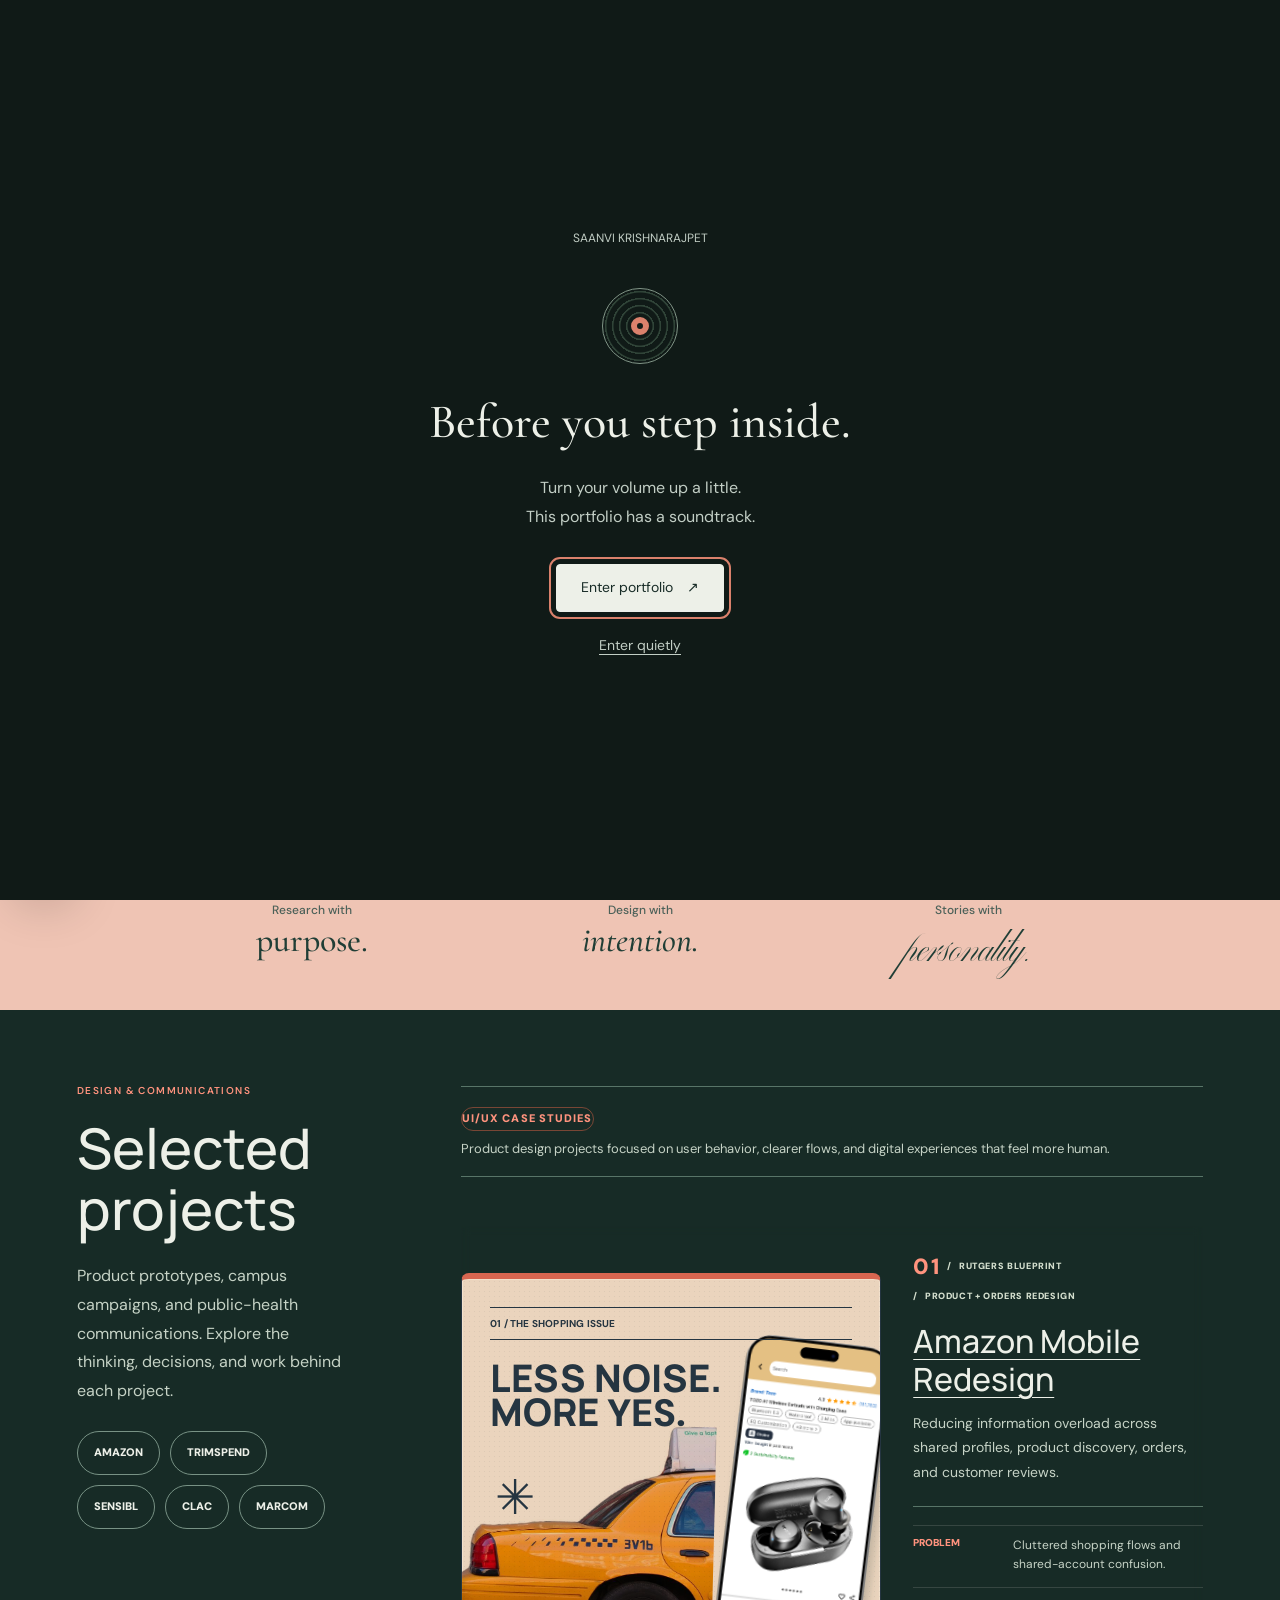
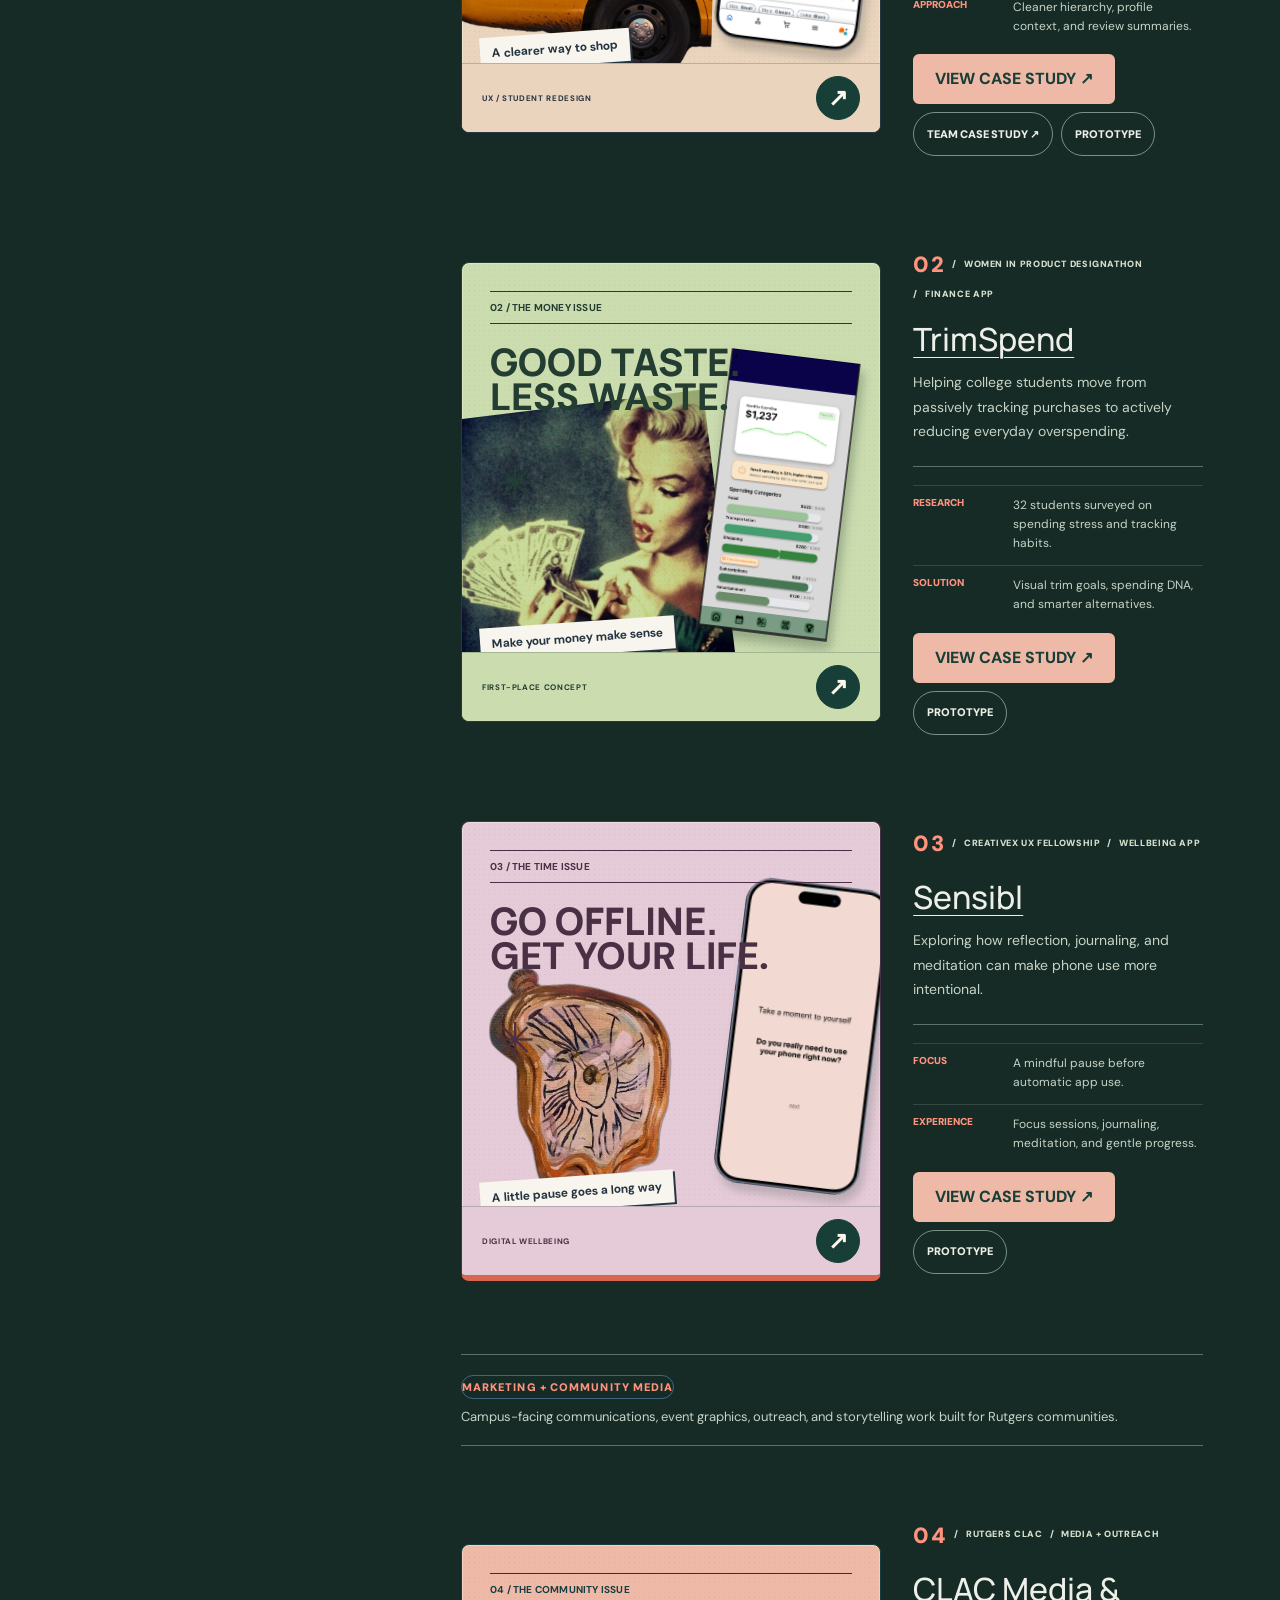
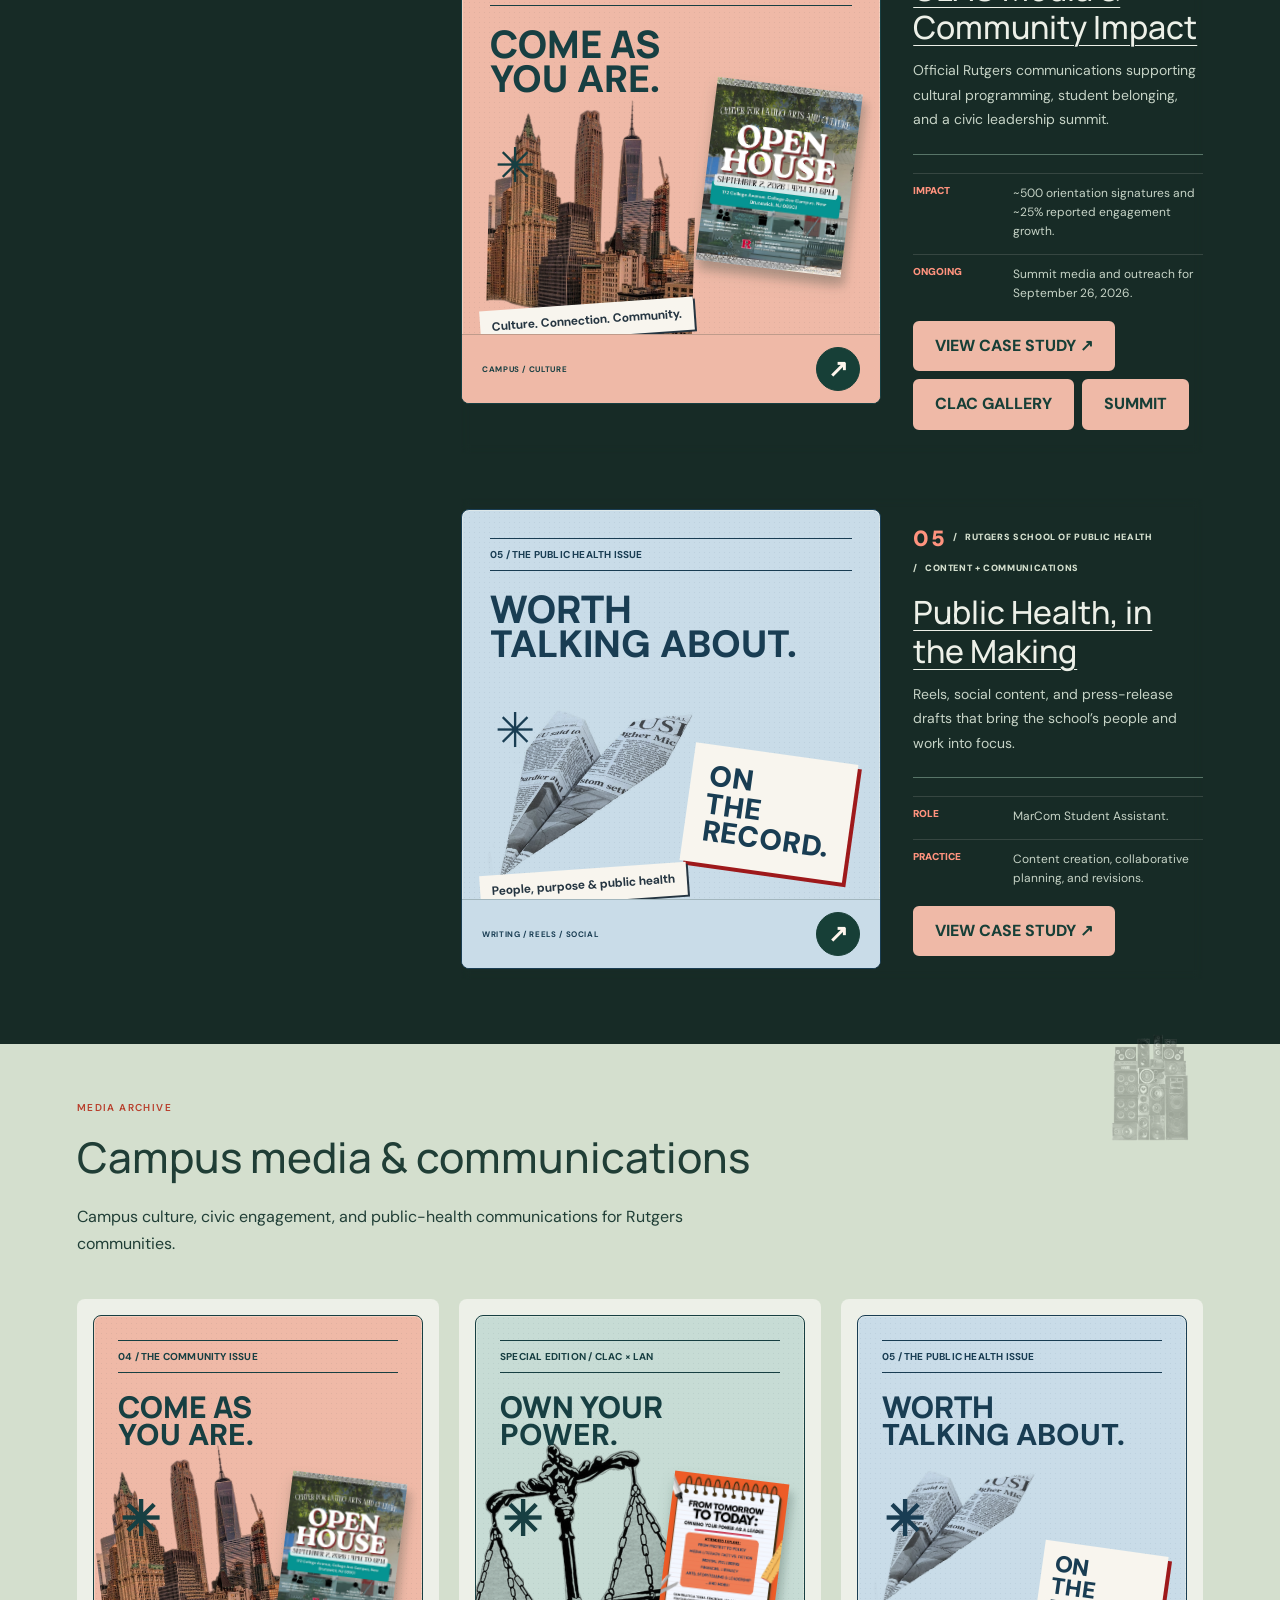
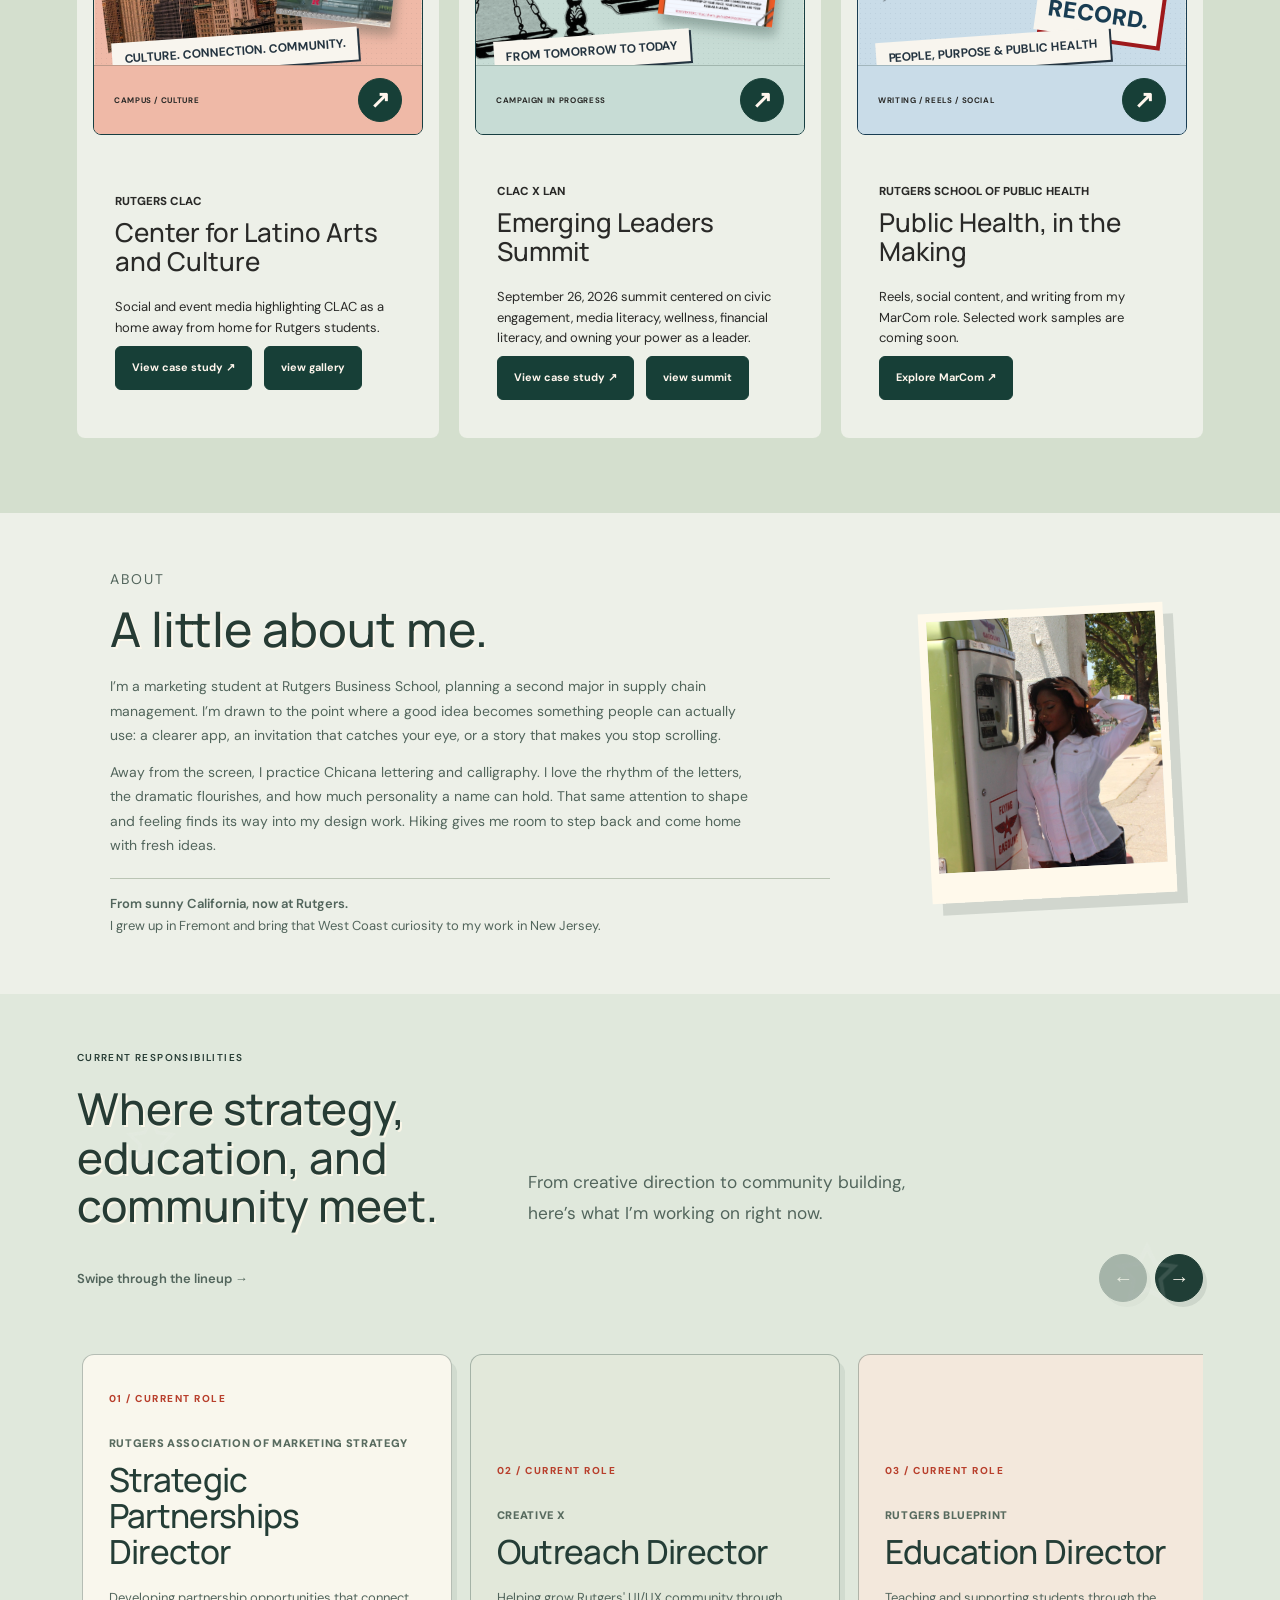
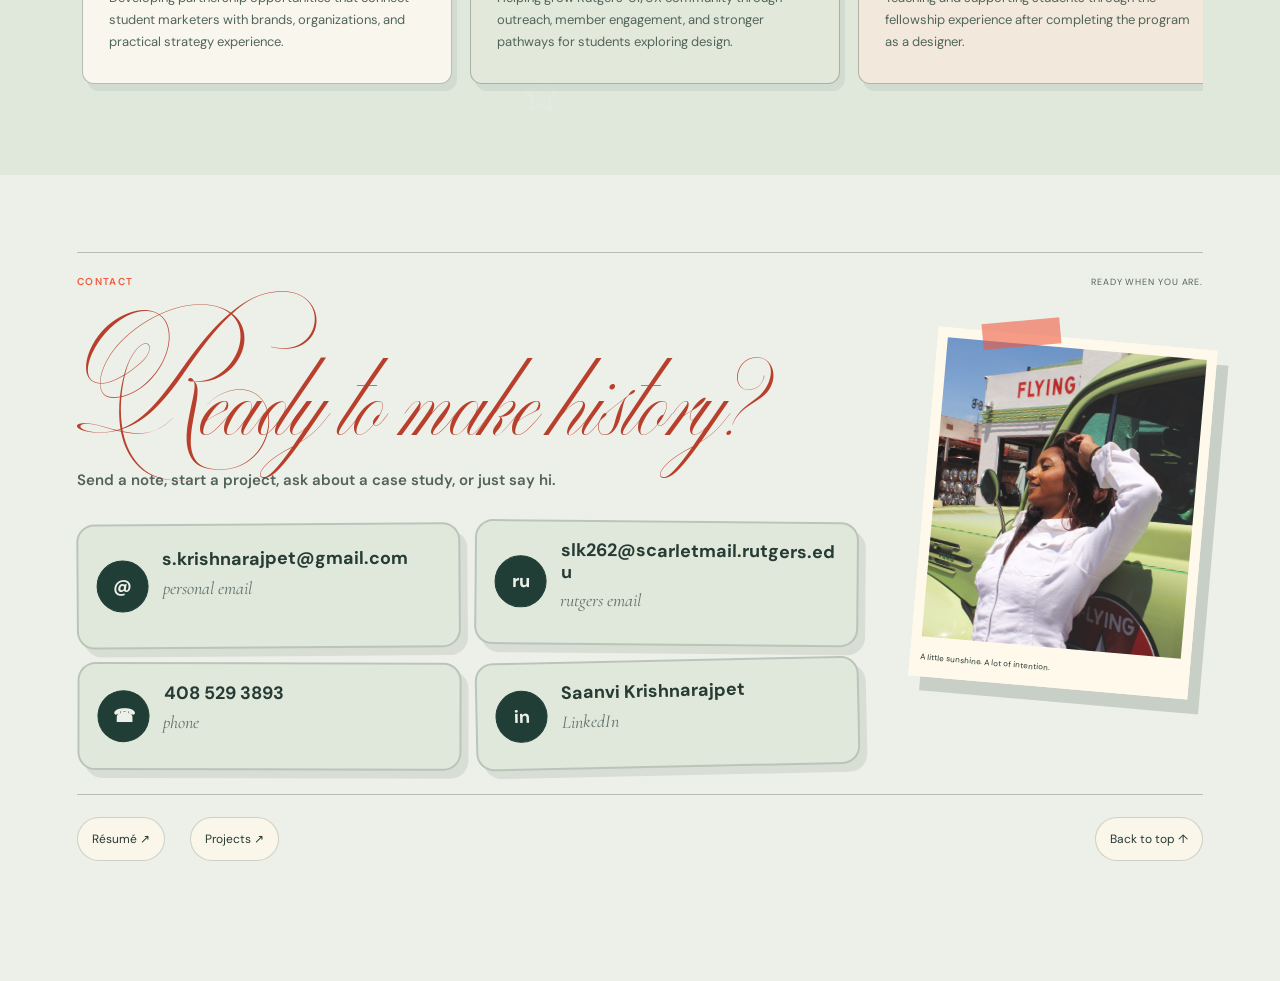
==== commit a441ec61: "Refine outreach gallery and project scroll transition" ====
--- a/index.html
+++ b/index.html
@@ -414,7 +414,7 @@
 
     <script src="script.js"></script>
   <script src="portfolio-enhancements.js?v=player-safe-20261118"></script>
-<script src="interface-motion.js?v=static-safe-20261118"></script>
+<script src="interface-motion.js?v=project-scroll-20261118"></script>
 <script src="magazine.js"></script>
 </body>
 </html>
--- a/layout-polish.css
+++ b/layout-polish.css
@@ -1,5 +1,5 @@
 /* A quiet editorial divider instead of a second moving focal point. */
-.portfolio-home .practice-strip { padding: 26px 24px; border: 0; background: #edf0e8; }
+.portfolio-home .practice-strip { padding: 26px 24px; border: 0; background: #efc4b4; }
 .portfolio-home .ticker-window { overflow: visible; }
 .portfolio-home .ticker-track { display: block; width: 100%; transform: none !important; animation: none !important; }
 .portfolio-home .ticker-group { display: grid; grid-template-columns: repeat(3, minmax(0, 1fr)); align-items: center; gap: 24px; width: 100%; max-width: 960px; margin: auto; padding: 0; }
@@ -45,6 +45,59 @@
 .portfolio-home .project-links a:focus-visible,
 .portfolio-home .case-cover:focus-visible { outline: 3px solid #efb9a7; outline-offset: 5px; }
 .portfolio-home .project-links a[href^="projects/"]:hover { background: #fff6ed; border-color: #fff6ed; color: #173f37; }
+/* Give the outreach gallery its own header row and consistent image frames. */
+body.theme-clac .tabling-strip-block {
+  display: grid; grid-template-columns: minmax(0, 1fr) auto;
+  gap: 24px; width: 100%; max-width: none; padding: 28px;
+  margin-top: 32px; border: 0; background: #e5eadf;
+  color: #203e36; box-sizing: border-box;
+}
+body.theme-clac .tabling-strip-heading {
+  display: block; margin: 0; min-width: 0;
+}
+body.theme-clac .tabling-strip-heading h3 {
+  margin: 0 0 8px; color: #963c2d; font-size: 26px;
+  line-height: 1.2; letter-spacing: 0; text-transform: none;
+}
+body.theme-clac .tabling-strip-heading p {
+  max-width: none; color: #203e36; font-size: 16px; font-weight: 500;
+  line-height: 1.5; text-align: left; text-transform: none; margin: 0;
+}
+body.theme-clac .tabling-strip-block .screen-rail-controls {
+  align-self: end; margin: 0; gap: 8px;
+}
+body.theme-clac .tabling-strip-block .screen-rail-controls button {
+  width: 44px; height: 44px; flex: 0 0 44px; font-size: 24px;
+}
+body.theme-clac .tabling-strip-block .tabling-rail {
+  grid-column: 1 / -1; gap: 20px; padding: 0 0 12px;
+  align-items: start; scrollbar-color: #789285 #e5eadf;
+}
+body.theme-clac .tabling-strip-block .tabling-rail > figure {
+  flex: 0 0 calc((100% - 40px) / 3); width: auto; max-width: none;
+  padding: 0; margin: 0; background: transparent; box-shadow: none;
+}
+body.theme-clac .tabling-strip-block .tabling-rail button {
+  width: 100%; height: auto; aspect-ratio: 4 / 3; border: 0;
+  border-radius: 4px; box-shadow: none; background: #d5ded2;
+}
+body.theme-clac .tabling-strip-block .tabling-rail img {
+  display: block; width: 100%; height: 100%; object-fit: contain;
+}
+body.theme-clac .tabling-strip-block .tabling-rail figcaption {
+  max-width: none; margin: 12px 0 0; padding: 0;
+  color: #203e36; font: 500 16px/1.5 'DM Sans', sans-serif;
+  letter-spacing: 0; overflow-wrap: break-word;
+}
+@media(max-width:900px) {
+  body.theme-clac .tabling-strip-block .tabling-rail > figure { flex-basis: 70%; }
+}
+@media(max-width:600px) {
+  body.theme-clac .tabling-strip-block { padding: 20px; gap: 18px 12px; }
+  body.theme-clac .tabling-strip-heading { grid-column: 1 / -1; }
+  body.theme-clac .tabling-strip-block .screen-rail-controls { grid-column: 1 / -1; justify-content: flex-start; }
+  body.theme-clac .tabling-strip-block .tabling-rail > figure { flex-basis: 86%; }
+}
 /* Final, scoped corrections for the contact and case-study layouts. */
 .portfolio-home .contact-copy h2 {
   font-family: 'Billa Mount', cursive !important;
